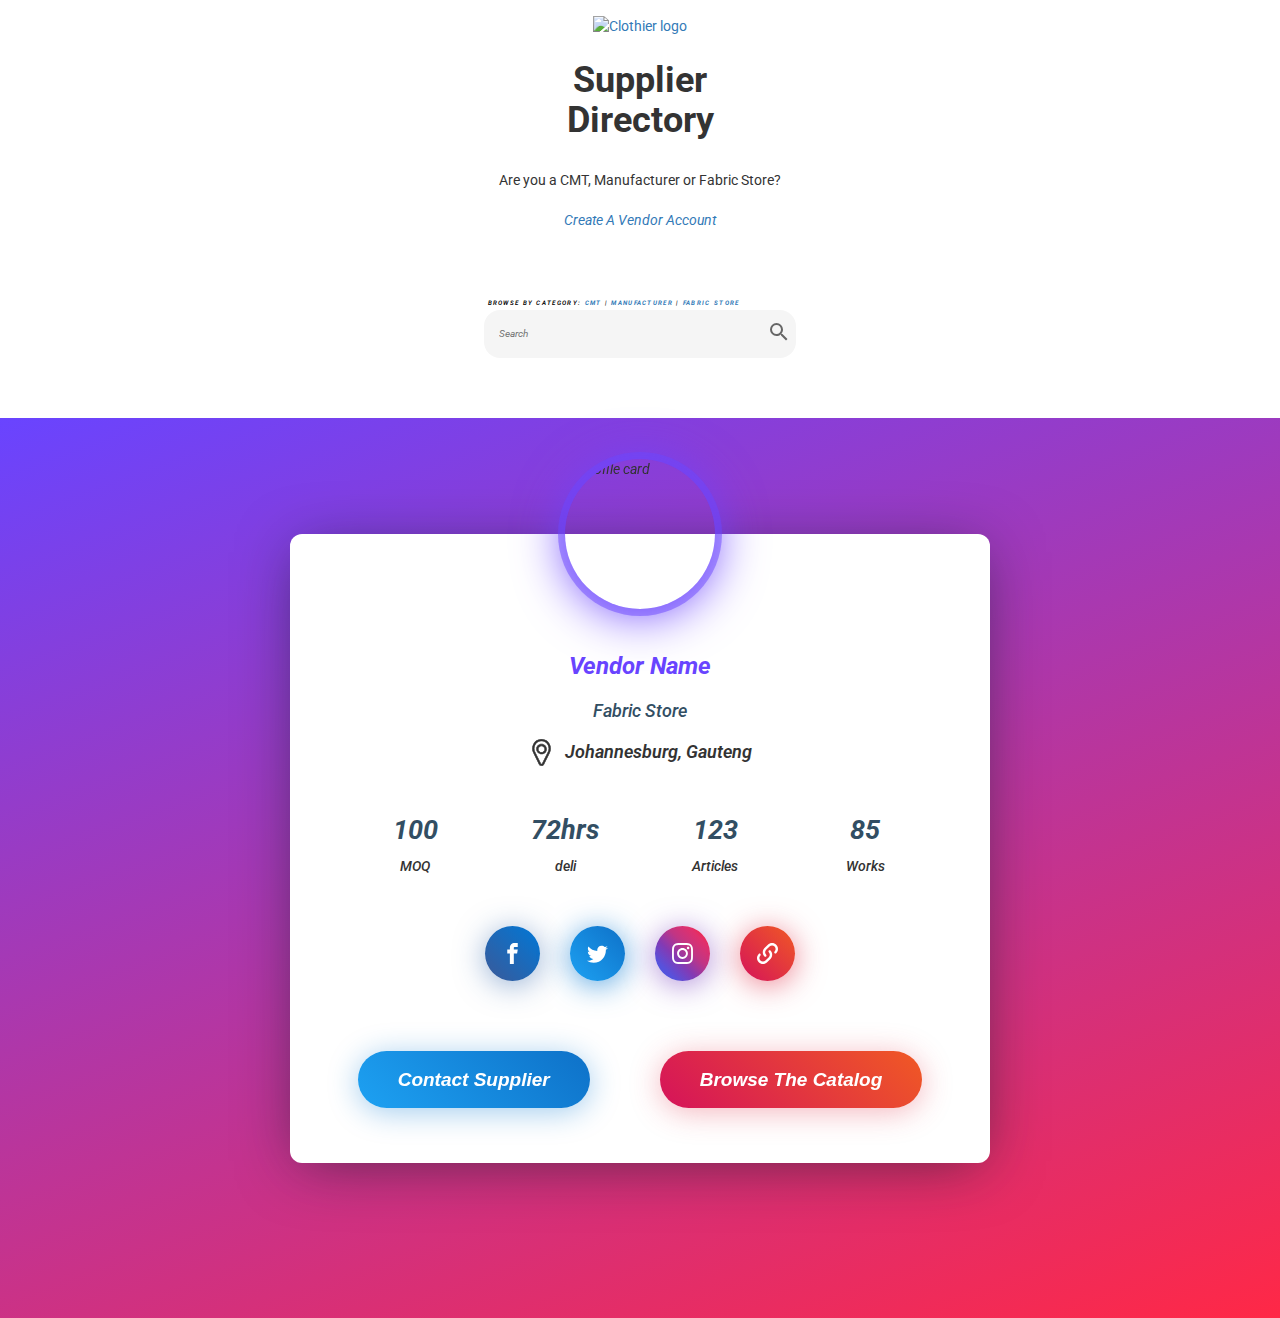
==== index.html @ e31997b8 "Update index.html" ====
<!DOCTYPE html>
<html lang="en">
<head>
  <meta charset="UTF-8">
  <title>Supplier Directory - Clothier</title>
  <meta property="og:image" content="//image.prntscr.com/image/93970e70e1f045e1aff76e05469008d8.png" />
<meta property="og:image:secure_url" content="//image.prntscr.com/image/93970e70e1f045e1aff76e05469008d8.png" />

<meta name="viewport" content="width=device-width, initial-scale=1.0">

<meta property="og:image:type" content="image/jpeg" />
<meta property="og:image:width" content="400" />
<meta property="og:image:height" content="300" /><link rel='stylesheet' href='https://maxcdn.bootstrapcdn.com/bootstrap/3.3.7/css/bootstrap.min.css'>
<link rel='stylesheet' href='https://cdnjs.cloudflare.com/ajax/libs/material-design-iconic-font/2.2.0/css/material-design-iconic-font.min.css'><link rel="stylesheet" href="./style.css">

<style type="text/css" rel="stylesheet">

 * {
  box-sizing: border-box;
}


body {
  font-family: 'Roboto', Arial, sans-serif;
}

.wrapper {
  width: 100%;
  max-width: 31.25rem;
  margin: 6rem auto;
  align-items: center;
}

.label {
  font-size: .625rem;
  font-weight: 600;
  text-transform: uppercase;
  letter-spacing: +1.3px;
  margin-bottom: 1rem;
  color: #000;
}

.searchBar {
  width: 100%;
  display: flex;
  flex-direction: row;
  align-items: center;
}

#searchQueryInput {
  width: 100%;
  min-height: 4.8rem;
  background: #f5f5f5;
  outline: none;
  border: none;
  border-radius: 1.625rem;
  padding: 0 3.5rem 0 1.5rem;
  font-size: 1rem;
}

#searchQuerySubmit {
  width: 3.5rem;
  min-height: 4.8rem;
  margin-left: -3.5rem;
  background: none;
  border: none;
  outline: none;
}

#searchQuerySubmit:hover {
  cursor: pointer;
}




.nav {
  height: 50px;
  width: 100%;
  background-color: #4d4d4d;
  position: relative;
  z-index: 99999;
}

.nav > .nav-header {
  display: inline;
}

.nav > .nav-header > .nav-title {
  display: inline-block;
  font-size: 22px;
  color: #fff;
  padding: 10px 10px 10px 10px;
}

.nav > .nav-btn {
  display: none;
}

.nav > .nav-links {
  display: inline;
  float: right;
  font-size: 18px;
}

.nav > .nav-links > a {
  display: inline-block;
  padding: 13px 10px 13px 10px;
  text-decoration: none;
  color: #efefef;
}

.nav > .nav-links > a:hover {
  background-color: rgba(0, 0, 0, 0.3);
}

.nav > #nav-check {
  display: none;
}

@media (max-width:600px) {
  .nav > .nav-btn {
    display: inline-block;
    position: absolute;
    right: 0px;
    top: 0px;
  }

.nav > .nav-btn > label {
    display: inline-block;
    width: 50px;
    height: 50px;
    padding: 13px;
  }
  .nav > .nav-btn > label:hover,.nav  #nav-check:checked ~ .nav-btn > label {
    background-color: rgba(0, 0, 0, 0.3);
  }
  .nav > .nav-btn > label > span {
    display: block;
    width: 25px;
    height: 10px;
    border-top: 2px solid #eee;
  }
  .nav > .nav-links {
    position: absolute;
    display: block;
    width: 100%;
    background-color: #333;
    height: 0px;
    transition: all 0.3s ease-in;
    overflow-y: hidden;
    top: 50px;
    left: 0px;
  }
  .nav > .nav-links > a {
    display: block;
    width: 100%;
  }
  .nav > #nav-check:not(:checked) ~ .nav-links {
    height: 0px;
  }
  .nav > #nav-check:checked ~ .nav-links {
    height: calc(100vh - 50px);
    overflow-y: auto;
  }
}

a, a:hover {
  text-decoration: none;
}

.icon {
  display: inline-block;
  width: 1em;
  height: 1em;
  stroke-width: 0;
  stroke: currentColor;
  fill: currentColor;
}

.wrapperr {
  width: 100%;
  width: 100%;
  height: auto;
  min-height: 100vh;
  padding: 50px 20px;
  padding-top: 10px;
  display: flex;
  background-image: linear-gradient(-20deg, #ff2846 0%, #6944ff 100%);
  display: flex;
  background-image: linear-gradient(-20deg, #ff2846 0%, #6944ff 100%);
}
@media screen and (max-width: 768px) {
  .wrapperr {
    height: auto;
    min-height: 100vh;
    padding-top: 10px;
  }
}

.profile-card {
  width: 100%;
  min-height: 460px;
  margin: auto;
  box-shadow: 0px 8px 60px -10px rgba(13, 28, 39, 0.6);
  background: #fff;
  border-radius: 12px;
  max-width: 700px;
  position: relative;
}
.profile-card.active .profile-card__cnt {
  filter: blur(6px);
}
.profile-card.active .profile-card-message,
.profile-card.active .profile-card__overlay {
  opacity: 1;
  pointer-events: auto;
  transition-delay: 0.1s;
}
.profile-card.active .profile-card-form {
  transform: none;
  transition-delay: 0.1s;
}
.profile-card__img {
  width: 150px;
  height: 150px;
  margin-left: auto;
  margin-right: auto;
  transform: translateY(-50%);
  border-radius: 50%;
  overflow: hidden;
  position: relative;
  z-index: 4;
  box-shadow: 0px 5px 50px 0px #6c44fc, 0px 0px 0px 7px rgba(107, 74, 255, 0.5);
}
@media screen and (max-width: 576px) {
  .profile-card__img {
    width: 120px;
    height: 120px;
  }
}
.profile-card__img img {
  display: block;
  width: 100%;
  height: 100%;
  object-fit: cover;
  border-radius: 50%;
}
.profile-card__cnt {
  margin-top: -35px;
  text-align: center;
  padding: 0 20px;
  padding-bottom: 40px;
  transition: all 0.3s;
}
.profile-card__name {
  font-weight: 700;
  font-size: 24px;
  color: #6944ff;
  margin-bottom: 15px;
}
.profile-card__txt {
  font-size: 18px;
  font-weight: 500;
  color: #324e63;
  margin-bottom: 15px;
}
.profile-card__txt strong {
  font-weight: 700;
}
.profile-card-loc {
  display: flex;
  justify-content: center;
  align-items: center;
  font-size: 18px;
  font-weight: 600;
}
.profile-card-loc__icon {
  display: inline-flex;
  font-size: 27px;
  margin-right: 10px;
}
.profile-card-inf {
  display: flex;
  justify-content: center;
  flex-wrap: wrap;
  align-items: flex-start;
  margin-top: 35px;
}
.profile-card-inf__item {
  padding: 10px 35px;
  min-width: 150px;
}
@media screen and (max-width: 768px) {
  .profile-card-inf__item {
    padding: 10px 20px;
    min-width: 120px;
  }
}
.profile-card-inf__title {
  font-weight: 700;
  font-size: 27px;
  color: #324e63;
}
.profile-card-inf__txt {
  font-weight: 500;
  margin-top: 7px;
}
.profile-card-social {
  margin-top: 25px;
  display: flex;
  justify-content: center;
  align-items: center;
  flex-wrap: wrap;
}
.profile-card-social__item {
  display: inline-flex;
  width: 55px;
  height: 55px;
  margin: 15px;
  border-radius: 50%;
  align-items: center;
  justify-content: center;
  color: #fff;
  background: #405de6;
  box-shadow: 0px 7px 30px rgba(43, 98, 169, 0.5);
  position: relative;
  font-size: 21px;
  flex-shrink: 0;
  transition: all 0.3s;
}
@media screen and (max-width: 768px) {
  .profile-card-social__item {
    width: 50px;
    height: 50px;
    margin: 10px;
  }
}
@media screen and (min-width: 768px) {
  .profile-card-social__item:hover {
    transform: scale(1.2);
  }
}
.profile-card-social__item.facebook {
  background: linear-gradient(45deg, #3b5998, #0078d7);
  box-shadow: 0px 4px 30px rgba(43, 98, 169, 0.5);
}
.profile-card-social__item.twitter {
  background: linear-gradient(45deg, #1da1f2, #0e71c8);
  box-shadow: 0px 4px 30px rgba(19, 127, 212, 0.7);
}
.profile-card-social__item.instagram {
  background: linear-gradient(45deg, #405de6, #5851db, #833ab4, #c13584, #e1306c, #fd1d1d);
  box-shadow: 0px 4px 30px rgba(120, 64, 190, 0.6);
}
.profile-card-social__item.behance {
  background: linear-gradient(45deg, #1769ff, #213fca);
  box-shadow: 0px 4px 30px rgba(27, 86, 231, 0.7);
}
.profile-card-social__item.github {
  background: linear-gradient(45deg, #333333, #626b73);
  box-shadow: 0px 4px 30px rgba(63, 65, 67, 0.6);
}
.profile-card-social__item.codepen {
  background: linear-gradient(45deg, #324e63, #414447);
  box-shadow: 0px 4px 30px rgba(55, 75, 90, 0.6);
}
.profile-card-social__item.link {
  background: linear-gradient(45deg, #d5135a, #f05924);
  box-shadow: 0px 4px 30px rgba(223, 45, 70, 0.6);
}
.profile-card-social .icon-font {
  display: inline-flex;
}
.profile-card-ctr {
  display: flex;
  justify-content: center;
  align-items: center;
  margin-top: 40px;
}
@media screen and (max-width: 576px) {
  .profile-card-ctr {
    flex-wrap: wrap;
  }
}
.profile-card__button {
  background: none;
  border: none;
  font-family: "Quicksand", sans-serif;
  font-weight: 700;
  font-size: 19px;
  margin: 15px 35px;
  padding: 15px 40px;
  min-width: 201px;
  border-radius: 50px;
  min-height: 55px;
  color: #fff;
  cursor: pointer;
  backface-visibility: hidden;
  transition: all 0.3s;
}
@media screen and (max-width: 768px) {
  .profile-card__button {
    min-width: 170px;
    margin: 15px 25px;
  }
}
@media screen and (max-width: 576px) {
  .profile-card__button {
    min-width: inherit;
    margin: 0;
    margin-bottom: 16px;
    width: 100%;
    max-width: 300px;
  }
  .profile-card__button:last-child {
    margin-bottom: 0;
  }
}
.profile-card__button:focus {
  outline: none !important;
}
@media screen and (min-width: 768px) {
  .profile-card__button:hover {
    transform: translateY(-5px);
  }
}
.profile-card__button:first-child {
  margin-left: 0;
}
.profile-card__button:last-child {
  margin-right: 0;
}
.profile-card__button.button--blue {
  background: linear-gradient(45deg, #1da1f2, #0e71c8);
  box-shadow: 0px 4px 30px rgba(19, 127, 212, 0.4);
}
.profile-card__button.button--blue:hover {
  box-shadow: 0px 7px 30px rgba(19, 127, 212, 0.75);
}
.profile-card__button.button--orange {
  background: linear-gradient(45deg, #d5135a, #f05924);
  box-shadow: 0px 4px 30px rgba(223, 45, 70, 0.35);
}
.profile-card__button.button--orange:hover {
  box-shadow: 0px 7px 30px rgba(223, 45, 70, 0.75);
}
.profile-card__button.button--gray {
  box-shadow: none;
  background: #dcdcdc;
  color: #142029;
}
.profile-card-message {
  width: 100%;
  height: 100%;
  position: absolute;
  top: 0;
  left: 0;
  padding-top: 130px;
  padding-bottom: 100px;
  opacity: 0;
  pointer-events: none;
  transition: all 0.3s;
}
.profile-card-form {
  box-shadow: 0 4px 30px rgba(15, 22, 56, 0.35);
  max-width: 80%;
  margin-left: auto;
  margin-right: auto;
  height: 100%;
  background: #fff;
  border-radius: 10px;
  padding: 35px;
  transform: scale(0.8);
  position: relative;
  z-index: 3;
  transition: all 0.3s;
}
@media screen and (max-width: 768px) {
  .profile-card-form {
    max-width: 90%;
    height: auto;
  }
}
@media screen and (max-width: 576px) {
  .profile-card-form {
    padding: 20px;
  }
}
.profile-card-form__bottom {
  justify-content: space-between;
  display: flex;
}
@media screen and (max-width: 576px) {
  .profile-card-form__bottom {
    flex-wrap: wrap;
  }
}
.profile-card textarea {
  width: 100%;
  resize: none;
  height: 210px;
  margin-bottom: 20px;
  border: 2px solid #dcdcdc;
  border-radius: 10px;
  padding: 15px 20px;
  color: #324e63;
  font-weight: 500;
  font-family: "Quicksand", sans-serif;
  outline: none;
  transition: all 0.3s;
}
.profile-card textarea:focus {
  outline: none;
  border-color: #8a979e;
}
.profile-card__overlay {
  width: 100%;
  height: 100%;
  position: absolute;
  top: 0;
  left: 0;
  pointer-events: none;
  opacity: 0;
  background: rgba(22, 33, 72, 0.35);
  border-radius: 12px;
  transition: all 0.3s;
}


</style>

<link href="https://fonts.googleapis.com/css?family=Roboto&display=swap" rel="stylesheet">

</head>
<body>

<div style="padding-top:15px; margin-bottom:5px; float: top;" class="container text-center">

<a href="https://clothier.co.za"><img src="https://cdn.shopify.com/s/files/1/0002/7960/9380/files/CLOTHIER.svg" width="100" height="auto" alt="Clothier logo"/></a>
</div>



<div class="container text-center">
<h1><strong>Supplier<br/>Directory</strong></h1>
<br />
  <span>Are you a CMT, Manufacturer or Fabric Store?<br /><br /><i><a href="https://clothier.co.za/pages/vendor-onboarding" target="_blank" class="wsk-btn">Create A Vendor Account</a></span>
</div>

<div class="wrapper">
  <div class="label">Browse by Category: <a href="#"><strong>CMT</strong></a> | <a href="#"><strong>Manufacturer</strong></a> | <a href="#"><strong>Fabric Store</strong></a></div>
  <div class="searchBar">
    <input id="searchQueryInput" type="text" name="searchQueryInput" placeholder="Search" value="" />
    <button id="searchQuerySubmit" type="submit" name="searchQuerySubmit">
      <svg style="width:24px;height:24px" viewBox="0 0 24 24"><path fill="#666666" d="M9.5,3A6.5,6.5 0 0,1 16,9.5C16,11.11 15.41,12.59 14.44,13.73L14.71,14H15.5L20.5,19L19,20.5L14,15.5V14.71L13.73,14.44C12.59,15.41 11.11,16 9.5,16A6.5,6.5 0 0,1 3,9.5A6.5,6.5 0 0,1 9.5,3M9.5,5C7,5 5,7 5,9.5C5,12 7,14 9.5,14C12,14 14,12 14,9.5C14,7 12,5 9.5,5Z" />
      </svg>
    </button>
  </div>
</div>


<!-- partial:index.partial.html 

<div class="shell">
  <div class="container">
    <div class="row">
      
      
      <div class="col-md-6">
        <div class="wsk-cp-product">
          <div class="wsk-cp-img">
            <img src="https://3.bp.blogspot.com/-eDeTttUjHxI/WVSvmI-552I/AAAAAAAAAKw/0T3LN6jABKMyEkTRUUQMFxpe6PLvtcMMwCPcBGAYYCw/s1600/001-culture-clash-matthew-gianoulis.jpg" alt="Product" class="img-responsive" />
          </div>
          <div class="wsk-cp-text">
            <div class="category">
              <span>Contact Supplier</span>
            </div>
            <div class="title-product">
              <h3>Example Vendor Name</h3>
            </div>
             
            <div class="description-prod">
              <p>Products: T-Shirts<br />MOQ: 100 pcs</p>
            </div>
            <div class="card-footer">
              <div class="wcf-left"><span class="price">MOQ: 100 pieces</span></div>
              <div class="wcf-right"><a href="#" class="buy-btn"><i class="zmdi zmdi-shopping-basket"></i></a></div>
            </div>
          </div>
        </div>
      </div>
      
      
     <div class="col-md-6">
        <div class="wsk-cp-product">
          <div class="wsk-cp-img">
            <img src="https://3.bp.blogspot.com/-eDeTttUjHxI/WVSvmI-552I/AAAAAAAAAKw/0T3LN6jABKMyEkTRUUQMFxpe6PLvtcMMwCPcBGAYYCw/s1600/001-culture-clash-matthew-gianoulis.jpg" alt="Product" class="img-responsive" />
          </div>
          <div class="wsk-cp-text">
            <div class="category">
              <span>Contact Supplier</span>
            </div>
            <div class="title-product">
              <h3>Example Vendor Name</h3>
            </div>
             
            <div class="description-prod">
              <p>Products: T-Shirts<br />MOQ: 100 pcs</p>
            </div>
            <div class="card-footer">
              <div class="wcf-left"><span class="price">MOQ: 100 pieces</span></div>
              <div class="wcf-right"><a href="#" class="buy-btn"><i class="zmdi zmdi-shopping-basket"></i></a></div>
            </div>
          </div>
        </div>
      </div> 
      
<div class="col-md-3">
        <div class="wsk-cp-product">
          <div class="wsk-cp-img">
            <img src="https://3.bp.blogspot.com/-eDeTttUjHxI/WVSvmI-552I/AAAAAAAAAKw/0T3LN6jABKMyEkTRUUQMFxpe6PLvtcMMwCPcBGAYYCw/s1600/001-culture-clash-matthew-gianoulis.jpg" alt="Product" class="img-responsive" />
          </div>
          <div class="wsk-cp-text">
            <div class="category">
              <span>Contact Supplier</span>
            </div>
            <div class="title-product">
              <h3>Example Vendor Name</h3>
            </div>
             
            <div class="description-prod">
              <p>Products: T-Shirts<br />MOQ: 100 pcs</p>
            </div>
            <div class="card-footer">
              <div class="wcf-left"><span class="price">MOQ: 100 pieces</span></div>
              <div class="wcf-right"><a href="#" class="buy-btn"><i class="zmdi zmdi-shopping-basket"></i></a></div>
            </div>
          </div>
        </div>
      </div>
      
      
      <div class="col-md-3">
        <div class="wsk-cp-product">
          <div class="wsk-cp-img">
            <img src="https://3.bp.blogspot.com/-eDeTttUjHxI/WVSvmI-552I/AAAAAAAAAKw/0T3LN6jABKMyEkTRUUQMFxpe6PLvtcMMwCPcBGAYYCw/s1600/001-culture-clash-matthew-gianoulis.jpg" alt="Product" class="img-responsive" />
          </div>
          <div class="wsk-cp-text">
            <div class="category">
              <span>Contact Supplier</span>
            </div>
            <div class="title-product">
              <h3>Example Vendor Name</h3>
            </div>
             
            <div class="description-prod">
              <p>Products: T-Shirts<br />MOQ: 100 pcs</p>
            </div>
            <div class="card-footer">
              <div class="wcf-left"><span class="price">MOQ: 100 pieces</span></div>
              <div class="wcf-right"><a href="#" class="buy-btn"><i class="zmdi zmdi-shopping-basket"></i></a></div>
            </div>
          </div>
        </div>
      </div>
      
      <div class="col-md-3">
        <div class="wsk-cp-product">
          <div class="wsk-cp-img">
            <img src="https://3.bp.blogspot.com/-eDeTttUjHxI/WVSvmI-552I/AAAAAAAAAKw/0T3LN6jABKMyEkTRUUQMFxpe6PLvtcMMwCPcBGAYYCw/s1600/001-culture-clash-matthew-gianoulis.jpg" alt="Product" class="img-responsive" />
          </div>
          <div class="wsk-cp-text">
            <div class="category">
              <span>Contact Supplier</span>
            </div>
            <div class="title-product">
              <h3>Example Vendor Name</h3>
            </div>
             
            <div class="description-prod">
              <p>Products: T-Shirts<br />MOQ: 100 pcs</p>
            </div>
            <div class="card-footer">
              <div class="wcf-left"><span class="price">MOQ: 100 pieces</span></div>
              <div class="wcf-right"><a href="#" class="buy-btn"><i class="zmdi zmdi-shopping-basket"></i></a></div>
            </div>
          </div>
        </div>
      </div>
      
      
      <div class="col-md-3">
        <div class="wsk-cp-product">
          <div class="wsk-cp-img">
            <img src="https://3.bp.blogspot.com/-eDeTttUjHxI/WVSvmI-552I/AAAAAAAAAKw/0T3LN6jABKMyEkTRUUQMFxpe6PLvtcMMwCPcBGAYYCw/s1600/001-culture-clash-matthew-gianoulis.jpg" alt="Product" class="img-responsive" />
          </div>
          <div class="wsk-cp-text">
            <div class="category">
              <span>Contact Supplier</span>
            </div>
            <div class="title-product">
              <h3>Example Vendor Name</h3>
            </div>
             
            <div class="description-prod">
              <p>Products: T-Shirts<br />MOQ: 100 pcs</p>
            </div>
            <div class="card-footer">
              <div class="wcf-left"><span class="price">MOQ: 100 pieces</span></div>
              <div class="wcf-right"><a href="#" class="buy-btn"><i class="zmdi zmdi-shopping-basket"></i></a></div>
            </div>
          </div>
        </div>
      </div>
    
  <div class="col-md-3">
        <div class="wsk-cp-product">
          <div class="wsk-cp-img">
            <img src="https://3.bp.blogspot.com/-eDeTttUjHxI/WVSvmI-552I/AAAAAAAAAKw/0T3LN6jABKMyEkTRUUQMFxpe6PLvtcMMwCPcBGAYYCw/s1600/001-culture-clash-matthew-gianoulis.jpg" alt="Product" class="img-responsive" />
          </div>
          <div class="wsk-cp-text">
            <div class="category">
              <span>Contact Supplier</span>
            </div>
            <div class="title-product">
              <h3>Example Vendor Name</h3>
            </div>
             
            <div class="description-prod">
              <p>Products: T-Shirts<br />MOQ: 100 pcs</p>
            </div>
            <div class="card-footer">
              <div class="wcf-left"><span class="price">MOQ: 100 pieces</span></div>
              <div class="wcf-right"><a href="#" class="buy-btn"><i class="zmdi zmdi-shopping-basket"></i></a></div>
            </div>
          </div>
        </div>
      </div>
      
      
    <div class="col-md-3">
        <div class="wsk-cp-product">
          <div class="wsk-cp-img">
            <img src="https://3.bp.blogspot.com/-eDeTttUjHxI/WVSvmI-552I/AAAAAAAAAKw/0T3LN6jABKMyEkTRUUQMFxpe6PLvtcMMwCPcBGAYYCw/s1600/001-culture-clash-matthew-gianoulis.jpg" alt="Product" class="img-responsive" />
          </div>
          <div class="wsk-cp-text">
            <div class="category">
              <span>Contact Supplier</span>
            </div>
            <div class="title-product">
              <h3>Example Vendor Name</h3>
            </div>
             
            <div class="description-prod">
              <p>Products: T-Shirts<br />MOQ: 100 pcs</p>
            </div>
            <div class="card-footer">
              <div class="wcf-left"><span class="price">MOQ: 100 pieces</span></div>
              <div class="wcf-right"><a href="#" class="buy-btn"><i class="zmdi zmdi-shopping-basket"></i></a></div>
            </div>
          </div>
        </div>
      </div>
      
      
     <div class="col-md-3">
        <div class="wsk-cp-product">
          <div class="wsk-cp-img">
            <img src="https://3.bp.blogspot.com/-eDeTttUjHxI/WVSvmI-552I/AAAAAAAAAKw/0T3LN6jABKMyEkTRUUQMFxpe6PLvtcMMwCPcBGAYYCw/s1600/001-culture-clash-matthew-gianoulis.jpg" alt="Product" class="img-responsive" />
          </div>
          <div class="wsk-cp-text">
            <div class="category">
              <span>Contact Supplier</span>
            </div>
            <div class="title-product">
              <h3>Example Vendor Name</h3>
            </div>
             
            <div class="description-prod">
              <p>Products: T-Shirts<br />MOQ: 100 pcs</p>
            </div>
            <div class="card-footer">
              <div class="wcf-left"><span class="price">MOQ: 100 pieces</span></div>
              <div class="wcf-right"><a href="#" class="buy-btn"><i class="zmdi zmdi-shopping-basket"></i></a></div>
            </div>
          </div>
        </div>
      </div> 


      <div class="col-md-3">
        <div class="wsk-cp-product">
          <div class="wsk-cp-img">
            <img src="https://3.bp.blogspot.com/-eDeTttUjHxI/WVSvmI-552I/AAAAAAAAAKw/0T3LN6jABKMyEkTRUUQMFxpe6PLvtcMMwCPcBGAYYCw/s1600/001-culture-clash-matthew-gianoulis.jpg" alt="Product" class="img-responsive" />
          </div>
          <div class="wsk-cp-text">
            <div class="category">
              <span>Contact Supplier</span>
            </div>
            <div class="title-product">
              <h3>Example Vendor Name</h3>
            </div>
             
            <div class="description-prod">
              <p>Products: T-Shirts<br />MOQ: 100 pcs</p>
            </div>
            <div class="card-footer">
              <div class="wcf-left"><span class="price">MOQ: 100 pieces</span></div>
              <div class="wcf-right"><a href="#" class="buy-btn"><i class="zmdi zmdi-shopping-basket"></i></a></div>
            </div>
          </div>
        </div>
      </div> 
      
    </div>
  </div>
</div>
 partial -->
  

<!-- partial:index.partial.html -->
<shell>

<div class="wrapperr">
 

 <div class="profile-card js-profile-card">
    <div class="profile-card__img">
      <img src="https://cdn.shopify.com/s/files/1/0002/7960/9380/files/1699F1E0-4C11-48BF-BE85-35DDF371317C.png" alt="profile card">
    </div>

    <div class="profile-card__cnt js-profile-cnt">
      <div class="profile-card__name">Vendor Name</div>
      <div class="profile-card__txt">Fabric Store</div>
      <div class="profile-card-loc">
        <span class="profile-card-loc__icon">
          <svg class="icon"><use xlink:href="#icon-location"></use></svg>
        </span>

        <span class="profile-card-loc__txt">
          Johannesburg, Gauteng
        </span>
      </div>

      <div class="profile-card-inf">
        <div class="profile-card-inf__item">
          <div class="profile-card-inf__title">100</div>
          <div class="profile-card-inf__txt">MOQ</div>
        </div>

        <div class="profile-card-inf__item">
          <div class="profile-card-inf__title">72hrs</div>
          <div class="profile-card-inf__txt">deli</div>
        </div>

        <div class="profile-card-inf__item">
          <div class="profile-card-inf__title">123</div>
          <div class="profile-card-inf__txt">Articles</div>
        </div>

        <div class="profile-card-inf__item">
          <div class="profile-card-inf__title">85</div>
          <div class="profile-card-inf__txt">Works</div>
        </div>
      </div>

      <div class="profile-card-social">
        <a href="https://www.facebook.com/" class="profile-card-social__item facebook" target="_blank">
          <span class="icon-font">
              <svg class="icon"><use xlink:href="#icon-facebook"></use></svg>
          </span>
        </a>

        <a href="https://twitter.com/" class="profile-card-social__item twitter" target="_blank">
          <span class="icon-font">
              <svg class="icon"><use xlink:href="#icon-twitter"></use></svg>
          </span>
        </a>

        <a href="https://www.instagram.com/" class="profile-card-social__item instagram" target="_blank">
          <span class="icon-font">
              <svg class="icon"><use xlink:href="#icon-instagram"></use></svg>
          </span>
        </a>

       

       

        <a href="#" class="profile-card-social__item link" target="_blank">
          <span class="icon-font">
              <svg class="icon"><use xlink:href="#icon-link"></use></svg>
          </span>
        </a>

      </div>

      <div class="profile-card-ctr">
        <button class="profile-card__button button--blue js-message-btn">Contact Supplier</button>
        <button class="profile-card__button button--orange">Browse The Catalog</button>
      </div>
    </div>

    <div class="profile-card-message js-message">
      <form class="profile-card-form">
        <div class="profile-card-form__container">
          <textarea placeholder="Say something..."></textarea>
        </div>

        <div class="profile-card-form__bottom">
          <button class="profile-card__button button--blue js-message-close">
            Send
          </button>

          <button class="profile-card__button button--gray js-message-close">
            Cancel
          </button>
        </div>
      </form>

      <div class="profile-card__overlay js-message-close"></div>
    </div>

  </div>

</div>

<svg hidden="hidden">
  <defs>
    <symbol id="icon-codepen" viewBox="0 0 32 32">
      <title>codepen</title>
      <path d="M31.872 10.912v-0.032c0-0.064 0-0.064 0-0.096v-0.064c0-0.064 0-0.064-0.064-0.096 0 0 0-0.064-0.064-0.064 0-0.064-0.064-0.064-0.064-0.096 0 0 0-0.064-0.064-0.064 0-0.064-0.064-0.064-0.064-0.096l-0.192-0.192v-0.064l-0.064-0.064-14.592-9.696c-0.448-0.32-1.056-0.32-1.536 0l-14.528 9.696-0.32 0.32c0 0-0.064 0.064-0.064 0.096 0 0 0 0.064-0.064 0.064 0 0.064-0.064 0.064-0.064 0.096 0 0 0 0.064-0.064 0.064 0 0.064 0 0.064-0.064 0.096v0.064c0 0.064 0 0.064 0 0.096v0.064c0 0.064 0 0.096 0 0.16v9.696c0 0.064 0 0.096 0 0.16v0.064c0 0.064 0 0.064 0 0.096v0.064c0 0.064 0 0.064 0.064 0.096 0 0 0 0.064 0.064 0.064 0 0.064 0.064 0.064 0.064 0.096 0 0 0 0.064 0.064 0.064 0 0.064 0.064 0.064 0.064 0.096l0.256 0.256 0.064 0.032 14.528 9.728c0.224 0.16 0.48 0.224 0.768 0.224s0.544-0.064 0.768-0.224l14.528-9.728 0.32-0.32c0 0 0.064-0.064 0.064-0.096 0 0 0-0.064 0.064-0.064 0-0.064 0.064-0.064 0.064-0.096 0 0 0-0.064 0.064-0.064 0-0.064 0-0.064 0.064-0.096v-0.032c0-0.064 0-0.064 0-0.096v-0.064c0-0.064 0-0.096 0-0.16v-9.664c0-0.064 0-0.096 0-0.224zM17.312 4l10.688 7.136-4.768 3.168-5.92-3.936v-6.368zM14.56 4v6.368l-5.92 3.968-4.768-3.168 10.688-7.168zM2.784 13.664l3.392 2.304-3.392 2.304c0 0 0-4.608 0-4.608zM14.56 28l-10.688-7.136 4.768-3.2 5.92 3.936v6.4zM15.936 19.2l-4.832-3.232 4.832-3.232 4.832 3.232-4.832 3.232zM17.312 28v-6.432l5.92-3.936 4.8 3.168-10.72 7.2zM29.12 18.272l-3.392-2.304 3.392-2.304v4.608z"></path>
    </symbol>

    <symbol id="icon-github" viewBox="0 0 32 32">
      <title>github</title>
      <path d="M16.192 0.512c-8.832 0-16 7.168-16 16 0 7.072 4.576 13.056 10.944 15.168 0.8 0.16 1.088-0.352 1.088-0.768 0-0.384 0-1.632-0.032-2.976-4.448 0.96-5.376-1.888-5.376-1.888-0.736-1.856-1.792-2.336-1.792-2.336-1.44-0.992 0.096-0.96 0.096-0.96 1.6 0.128 2.464 1.664 2.464 1.664 1.44 2.432 3.744 1.728 4.672 1.344 0.128-1.024 0.544-1.728 1.024-2.144-3.552-0.448-7.296-1.824-7.296-7.936 0-1.76 0.64-3.168 1.664-4.288-0.16-0.416-0.704-2.016 0.16-4.224 0 0 1.344-0.416 4.416 1.632 1.28-0.352 2.656-0.544 4-0.544s2.72 0.192 4 0.544c3.040-2.080 4.384-1.632 4.384-1.632 0.864 2.208 0.32 3.84 0.16 4.224 1.024 1.12 1.632 2.56 1.632 4.288 0 6.144-3.744 7.488-7.296 7.904 0.576 0.512 1.088 1.472 1.088 2.976 0 2.144-0.032 3.872-0.032 4.384 0 0.416 0.288 0.928 1.088 0.768 6.368-2.112 10.944-8.128 10.944-15.168 0-8.896-7.168-16.032-16-16.032z"></path>
      <path d="M6.24 23.488c-0.032 0.064-0.16 0.096-0.288 0.064-0.128-0.064-0.192-0.16-0.128-0.256 0.032-0.096 0.16-0.096 0.288-0.064 0.128 0.064 0.192 0.16 0.128 0.256v0z"></path>
      <path d="M6.912 24.192c-0.064 0.064-0.224 0.032-0.32-0.064s-0.128-0.256-0.032-0.32c0.064-0.064 0.224-0.032 0.32 0.064s0.096 0.256 0.032 0.32v0z"></path>
      <path d="M7.52 25.12c-0.096 0.064-0.256 0-0.352-0.128s-0.096-0.32 0-0.384c0.096-0.064 0.256 0 0.352 0.128 0.128 0.128 0.128 0.32 0 0.384v0z"></path>
      <path d="M8.384 26.016c-0.096 0.096-0.288 0.064-0.416-0.064s-0.192-0.32-0.096-0.416c0.096-0.096 0.288-0.064 0.416 0.064 0.16 0.128 0.192 0.32 0.096 0.416v0z"></path>
      <path d="M9.6 26.528c-0.032 0.128-0.224 0.192-0.384 0.128-0.192-0.064-0.288-0.192-0.256-0.32s0.224-0.192 0.416-0.128c0.128 0.032 0.256 0.192 0.224 0.32v0z"></path>
      <path d="M10.912 26.624c0 0.128-0.16 0.256-0.352 0.256s-0.352-0.096-0.352-0.224c0-0.128 0.16-0.256 0.352-0.256 0.192-0.032 0.352 0.096 0.352 0.224v0z"></path>
      <path d="M12.128 26.4c0.032 0.128-0.096 0.256-0.288 0.288s-0.352-0.032-0.384-0.16c-0.032-0.128 0.096-0.256 0.288-0.288s0.352 0.032 0.384 0.16v0z"></path>
    </symbol>

    <symbol id="icon-location" viewBox="0 0 32 32">
      <title>location</title>
      <path d="M16 31.68c-0.352 0-0.672-0.064-1.024-0.16-0.8-0.256-1.44-0.832-1.824-1.6l-6.784-13.632c-1.664-3.36-1.568-7.328 0.32-10.592 1.856-3.2 4.992-5.152 8.608-5.376h1.376c3.648 0.224 6.752 2.176 8.608 5.376 1.888 3.264 2.016 7.232 0.352 10.592l-6.816 13.664c-0.288 0.608-0.8 1.12-1.408 1.408-0.448 0.224-0.928 0.32-1.408 0.32zM15.392 2.368c-2.88 0.192-5.408 1.76-6.912 4.352-1.536 2.688-1.632 5.92-0.288 8.672l6.816 13.632c0.128 0.256 0.352 0.448 0.64 0.544s0.576 0.064 0.832-0.064c0.224-0.096 0.384-0.288 0.48-0.48l6.816-13.664c1.376-2.752 1.248-5.984-0.288-8.672-1.472-2.56-4-4.128-6.88-4.32h-1.216zM16 17.888c-3.264 0-5.92-2.656-5.92-5.92 0-3.232 2.656-5.888 5.92-5.888s5.92 2.656 5.92 5.92c0 3.264-2.656 5.888-5.92 5.888zM16 8.128c-2.144 0-3.872 1.728-3.872 3.872s1.728 3.872 3.872 3.872 3.872-1.728 3.872-3.872c0-2.144-1.76-3.872-3.872-3.872z"></path>
      <path d="M16 32c-0.384 0-0.736-0.064-1.12-0.192-0.864-0.288-1.568-0.928-1.984-1.728l-6.784-13.664c-1.728-3.456-1.6-7.52 0.352-10.912 1.888-3.264 5.088-5.28 8.832-5.504h1.376c3.744 0.224 6.976 2.24 8.864 5.536 1.952 3.36 2.080 7.424 0.352 10.912l-6.784 13.632c-0.32 0.672-0.896 1.216-1.568 1.568-0.48 0.224-0.992 0.352-1.536 0.352zM15.36 0.64h-0.064c-3.488 0.224-6.56 2.112-8.32 5.216-1.824 3.168-1.952 7.040-0.32 10.304l6.816 13.632c0.32 0.672 0.928 1.184 1.632 1.44s1.472 0.192 2.176-0.16c0.544-0.288 1.024-0.736 1.28-1.28l6.816-13.632c1.632-3.264 1.504-7.136-0.32-10.304-1.824-3.104-4.864-5.024-8.384-5.216h-1.312zM16 29.952c-0.16 0-0.32-0.032-0.448-0.064-0.352-0.128-0.64-0.384-0.8-0.704l-6.816-13.664c-1.408-2.848-1.312-6.176 0.288-8.96 1.536-2.656 4.16-4.32 7.168-4.512h1.216c3.040 0.192 5.632 1.824 7.2 4.512 1.6 2.752 1.696 6.112 0.288 8.96l-6.848 13.632c-0.128 0.288-0.352 0.512-0.64 0.64-0.192 0.096-0.384 0.16-0.608 0.16zM15.424 2.688c-2.784 0.192-5.216 1.696-6.656 4.192-1.504 2.592-1.6 5.696-0.256 8.352l6.816 13.632c0.096 0.192 0.256 0.32 0.448 0.384s0.416 0.064 0.608-0.032c0.16-0.064 0.288-0.192 0.352-0.352l6.816-13.664c1.312-2.656 1.216-5.792-0.288-8.352-1.472-2.464-3.904-4-6.688-4.16h-1.152zM16 18.208c-3.424 0-6.24-2.784-6.24-6.24 0-3.424 2.816-6.208 6.24-6.208s6.24 2.784 6.24 6.24c0 3.424-2.816 6.208-6.24 6.208zM16 6.4c-3.072 0-5.6 2.496-5.6 5.6 0 3.072 2.528 5.6 5.6 5.6s5.6-2.496 5.6-5.6c0-3.104-2.528-5.6-5.6-5.6zM16 16.16c-2.304 0-4.16-1.888-4.16-4.16s1.888-4.16 4.16-4.16c2.304 0 4.16 1.888 4.16 4.16s-1.856 4.16-4.16 4.16zM16 8.448c-1.952 0-3.552 1.6-3.552 3.552s1.6 3.552 3.552 3.552c1.952 0 3.552-1.6 3.552-3.552s-1.6-3.552-3.552-3.552z"></path>
    </symbol>

    <symbol id="icon-facebook" viewBox="0 0 32 32">
      <title>facebook</title>
      <path d="M19 6h5v-6h-5c-3.86 0-7 3.14-7 7v3h-4v6h4v16h6v-16h5l1-6h-6v-3c0-0.542 0.458-1 1-1z"></path>
    </symbol>

    <symbol id="icon-instagram" viewBox="0 0 32 32">
      <title>instagram</title>
      <path d="M16 2.881c4.275 0 4.781 0.019 6.462 0.094 1.563 0.069 2.406 0.331 2.969 0.55 0.744 0.288 1.281 0.638 1.837 1.194 0.563 0.563 0.906 1.094 1.2 1.838 0.219 0.563 0.481 1.412 0.55 2.969 0.075 1.688 0.094 2.194 0.094 6.463s-0.019 4.781-0.094 6.463c-0.069 1.563-0.331 2.406-0.55 2.969-0.288 0.744-0.637 1.281-1.194 1.837-0.563 0.563-1.094 0.906-1.837 1.2-0.563 0.219-1.413 0.481-2.969 0.55-1.688 0.075-2.194 0.094-6.463 0.094s-4.781-0.019-6.463-0.094c-1.563-0.069-2.406-0.331-2.969-0.55-0.744-0.288-1.281-0.637-1.838-1.194-0.563-0.563-0.906-1.094-1.2-1.837-0.219-0.563-0.481-1.413-0.55-2.969-0.075-1.688-0.094-2.194-0.094-6.463s0.019-4.781 0.094-6.463c0.069-1.563 0.331-2.406 0.55-2.969 0.288-0.744 0.638-1.281 1.194-1.838 0.563-0.563 1.094-0.906 1.838-1.2 0.563-0.219 1.412-0.481 2.969-0.55 1.681-0.075 2.188-0.094 6.463-0.094zM16 0c-4.344 0-4.887 0.019-6.594 0.094-1.7 0.075-2.869 0.35-3.881 0.744-1.056 0.412-1.95 0.956-2.837 1.85-0.894 0.888-1.438 1.781-1.85 2.831-0.394 1.019-0.669 2.181-0.744 3.881-0.075 1.713-0.094 2.256-0.094 6.6s0.019 4.887 0.094 6.594c0.075 1.7 0.35 2.869 0.744 3.881 0.413 1.056 0.956 1.95 1.85 2.837 0.887 0.887 1.781 1.438 2.831 1.844 1.019 0.394 2.181 0.669 3.881 0.744 1.706 0.075 2.25 0.094 6.594 0.094s4.888-0.019 6.594-0.094c1.7-0.075 2.869-0.35 3.881-0.744 1.050-0.406 1.944-0.956 2.831-1.844s1.438-1.781 1.844-2.831c0.394-1.019 0.669-2.181 0.744-3.881 0.075-1.706 0.094-2.25 0.094-6.594s-0.019-4.887-0.094-6.594c-0.075-1.7-0.35-2.869-0.744-3.881-0.394-1.063-0.938-1.956-1.831-2.844-0.887-0.887-1.781-1.438-2.831-1.844-1.019-0.394-2.181-0.669-3.881-0.744-1.712-0.081-2.256-0.1-6.6-0.1v0z"></path>
      <path d="M16 7.781c-4.537 0-8.219 3.681-8.219 8.219s3.681 8.219 8.219 8.219 8.219-3.681 8.219-8.219c0-4.537-3.681-8.219-8.219-8.219zM16 21.331c-2.944 0-5.331-2.387-5.331-5.331s2.387-5.331 5.331-5.331c2.944 0 5.331 2.387 5.331 5.331s-2.387 5.331-5.331 5.331z"></path>
      <path d="M26.462 7.456c0 1.060-0.859 1.919-1.919 1.919s-1.919-0.859-1.919-1.919c0-1.060 0.859-1.919 1.919-1.919s1.919 0.859 1.919 1.919z"></path>
    </symbol>

    <symbol id="icon-twitter" viewBox="0 0 32 32">
      <title>twitter</title>
      <path d="M32 7.075c-1.175 0.525-2.444 0.875-3.769 1.031 1.356-0.813 2.394-2.1 2.887-3.631-1.269 0.75-2.675 1.3-4.169 1.594-1.2-1.275-2.906-2.069-4.794-2.069-3.625 0-6.563 2.938-6.563 6.563 0 0.512 0.056 1.012 0.169 1.494-5.456-0.275-10.294-2.888-13.531-6.862-0.563 0.969-0.887 2.1-0.887 3.3 0 2.275 1.156 4.287 2.919 5.463-1.075-0.031-2.087-0.331-2.975-0.819 0 0.025 0 0.056 0 0.081 0 3.181 2.263 5.838 5.269 6.437-0.55 0.15-1.131 0.231-1.731 0.231-0.425 0-0.831-0.044-1.237-0.119 0.838 2.606 3.263 4.506 6.131 4.563-2.25 1.762-5.075 2.813-8.156 2.813-0.531 0-1.050-0.031-1.569-0.094 2.913 1.869 6.362 2.95 10.069 2.95 12.075 0 18.681-10.006 18.681-18.681 0-0.287-0.006-0.569-0.019-0.85 1.281-0.919 2.394-2.075 3.275-3.394z"></path>
    </symbol>

    <symbol id="icon-behance" viewBox="0 0 32 32">
      <title>behance</title>
      <path d="M9.281 6.412c0.944 0 1.794 0.081 2.569 0.25 0.775 0.162 1.431 0.438 1.988 0.813 0.55 0.375 0.975 0.875 1.287 1.5 0.3 0.619 0.45 1.394 0.45 2.313 0 0.994-0.225 1.819-0.675 2.481-0.456 0.662-1.119 1.2-2.006 1.625 1.213 0.35 2.106 0.962 2.706 1.831 0.6 0.875 0.887 1.925 0.887 3.163 0 1-0.194 1.856-0.575 2.581-0.387 0.731-0.912 1.325-1.556 1.781-0.65 0.462-1.4 0.8-2.237 1.019-0.831 0.219-1.688 0.331-2.575 0.331h-9.544v-19.688h9.281zM8.719 14.363c0.769 0 1.406-0.181 1.906-0.55 0.5-0.363 0.738-0.963 0.738-1.787 0-0.456-0.081-0.838-0.244-1.131-0.169-0.294-0.387-0.525-0.669-0.688-0.275-0.169-0.588-0.281-0.956-0.344-0.356-0.069-0.731-0.1-1.113-0.1h-4.050v4.6h4.388zM8.956 22.744c0.425 0 0.831-0.038 1.213-0.125 0.387-0.087 0.731-0.219 1.019-0.419 0.287-0.194 0.531-0.45 0.706-0.788 0.175-0.331 0.256-0.756 0.256-1.275 0-1.012-0.287-1.738-0.856-2.175-0.569-0.431-1.325-0.644-2.262-0.644h-4.7v5.419h4.625z"></path>
      <path d="M22.663 22.675c0.587 0.575 1.431 0.863 2.531 0.863 0.788 0 1.475-0.2 2.044-0.6s0.913-0.825 1.044-1.262h3.45c-0.556 1.719-1.394 2.938-2.544 3.675-1.131 0.738-2.519 1.113-4.125 1.113-1.125 0-2.131-0.181-3.038-0.538-0.906-0.363-1.663-0.869-2.3-1.531-0.619-0.663-1.106-1.45-1.45-2.375-0.337-0.919-0.512-1.938-0.512-3.038 0-1.069 0.175-2.063 0.525-2.981 0.356-0.925 0.844-1.719 1.494-2.387s1.413-1.2 2.313-1.588c0.894-0.387 1.881-0.581 2.975-0.581 1.206 0 2.262 0.231 3.169 0.706 0.9 0.469 1.644 1.1 2.225 1.887s0.994 1.694 1.25 2.706c0.256 1.012 0.344 2.069 0.275 3.175h-10.294c0 1.119 0.375 2.188 0.969 2.756zM27.156 15.188c-0.462-0.512-1.256-0.794-2.212-0.794-0.625 0-1.144 0.106-1.556 0.319-0.406 0.213-0.738 0.475-0.994 0.787-0.25 0.313-0.425 0.65-0.525 1.006-0.1 0.344-0.163 0.663-0.181 0.938h6.375c-0.094-1-0.438-1.738-0.906-2.256z"></path>
      <path d="M20.887 8h7.981v1.944h-7.981v-1.944z"></path>
    </symbol>

    <symbol id="icon-link" viewBox="0 0 32 32">
      <title>link</title>
      <path d="M17.984 11.456c-0.704 0.704-0.704 1.856 0 2.56 2.112 2.112 2.112 5.568 0 7.68l-5.12 5.12c-2.048 2.048-5.632 2.048-7.68 0-1.024-1.024-1.6-2.4-1.6-3.84s0.576-2.816 1.6-3.84c0.704-0.704 0.704-1.856 0-2.56s-1.856-0.704-2.56 0c-1.696 1.696-2.624 3.968-2.624 6.368 0 2.432 0.928 4.672 2.656 6.4 1.696 1.696 3.968 2.656 6.4 2.656s4.672-0.928 6.4-2.656l5.12-5.12c3.52-3.52 3.52-9.248 0-12.8-0.736-0.672-1.888-0.672-2.592 0.032z"></path>
      <path d="M29.344 2.656c-1.696-1.728-3.968-2.656-6.4-2.656s-4.672 0.928-6.4 2.656l-5.12 5.12c-3.52 3.52-3.52 9.248 0 12.8 0.352 0.352 0.8 0.544 1.28 0.544s0.928-0.192 1.28-0.544c0.704-0.704 0.704-1.856 0-2.56-2.112-2.112-2.112-5.568 0-7.68l5.12-5.12c2.048-2.048 5.632-2.048 7.68 0 1.024 1.024 1.6 2.4 1.6 3.84s-0.576 2.816-1.6 3.84c-0.704 0.704-0.704 1.856 0 2.56s1.856 0.704 2.56 0c1.696-1.696 2.656-3.968 2.656-6.4s-0.928-4.704-2.656-6.4z"></path>
    </symbol>
  </defs>
</svg> </shell>
<!-- partial -->

<script src="https://github.com/madewithrelume/clothier/blob/main/script.js" async></script>
</body>
</html>
---- style.css ----
* {
    margin: 0;
    padding: 0
}

html {
    height: 100%
}

p {
    color: grey
}

#heading {
    text-transform: uppercase;
    color: #000;
    font-weight: bold
}

#msform {
    text-align: center;
    position: relative;
    margin-top: 20px
}

#msform fieldset {
    background: white;
    border: 0 none;
    border-radius: 0.5rem;
    box-sizing: border-box;
    width: 100%;
    margin: 0;
    padding-bottom: 20px;
    position: relative
}

.form-card {
    text-align: left
}

#msform fieldset:not(:first-of-type) {
    display: none
}

#msform input,
#msform textarea {
    padding: 8px 15px 8px 15px;
    border: 1px solid #ccc;
    border-radius: 0px;
    margin-bottom: 25px;
    margin-top: 2px;
    width: 100%;
    box-sizing: border-box;
    font-family: montserrat;
    color: #2C3E50;
    background-color: #ECEFF1;
    font-size: 16px;
    letter-spacing: 1px
}

#msform input:focus,
#msform textarea:focus {
    -moz-box-shadow: none !important;
    -webkit-box-shadow: none !important;
    box-shadow: none !important;
    border: 1px solid #673AB7;
    outline-width: 0
}

#msform .action-button {
    width: 100px;
    background: transparent;
    font-weight: bold;
    color: #000;
    border: 3px solid #000;
    border-radius: 5px;
    cursor: pointer;
    padding: 10px 5px;
    margin: 10px 0px 10px 5px;
    float: right
}

#msform .action-button:hover,
#msform .action-button:focus {
    background-color: #311B92
}

#msform .action-button-previous {
    width: 100px;
    background: #616161;
    font-weight: bold;
    color: white;
    border: 3px solid #000;
    border-radius: 5px;
    cursor: pointer;
    padding: 10px 5px;
    margin: 10px 5px 10px 0px;
    float: right
}

#msform .action-button-previous:hover,
#msform .action-button-previous:focus {
    background-color: #000000
}

.card {
    z-index: 0;
    border: none;
    position: relative
}

.fs-title {
    font-size: 20px;
    color: #000;
    margin-bottom: 15px;
    font-weight: normal;
    text-align: left
}

.purple-text {
    color: #000;
    font-weight: normal
}

.steps {
    font-size: 25px;
    color: gray;
    margin-bottom: 10px;
    font-weight: normal;
    text-align: right
}

.fieldlabels {
    color: gray;
    text-align: left
}

#progressbar {
    margin-bottom: 30px;
    overflow: hidden;
    color: lightgrey
}

#progressbar .active {
    color: #000
}

#progressbar li {
    list-style-type: none;
    font-size: 15px;
    width: 25%;
    float: left;
    position: relative;
    font-weight: 400
}

#progressbar #account:before {
    font-family: FontAwesome;
    content: "\f13e"
}

#progressbar #personal:before {
    font-family: FontAwesome;
    content: "\f007"
}

#progressbar #payment:before {
    font-family: FontAwesome;
    content: "\f030"
}

#progressbar #confirm:before {
    font-family: FontAwesome;
    content: "\f00c"
}

#progressbar li:before {
    width: 50px;
    height: 50px;
    line-height: 45px;
    display: block;
    font-size: 20px;
    color: #ffffff;
    background: lightgray;
    border-radius: 50%;
    margin: 0 auto 10px auto;
    padding: 2px
}

#progressbar li:after {
    content: '';
    width: 100%;
    height: 2px;
    background: lightgray;
    position: absolute;
    left: 0;
    top: 25px;
    z-index: -1
}

#progressbar li.active:before,
#progressbar li.active:after {
    background: #000
}

.progress {
    height: 20px
}

.progress-bar {
    background-color: #000
}

.fit-image {
    width: 100%;
    object-fit: cover
}
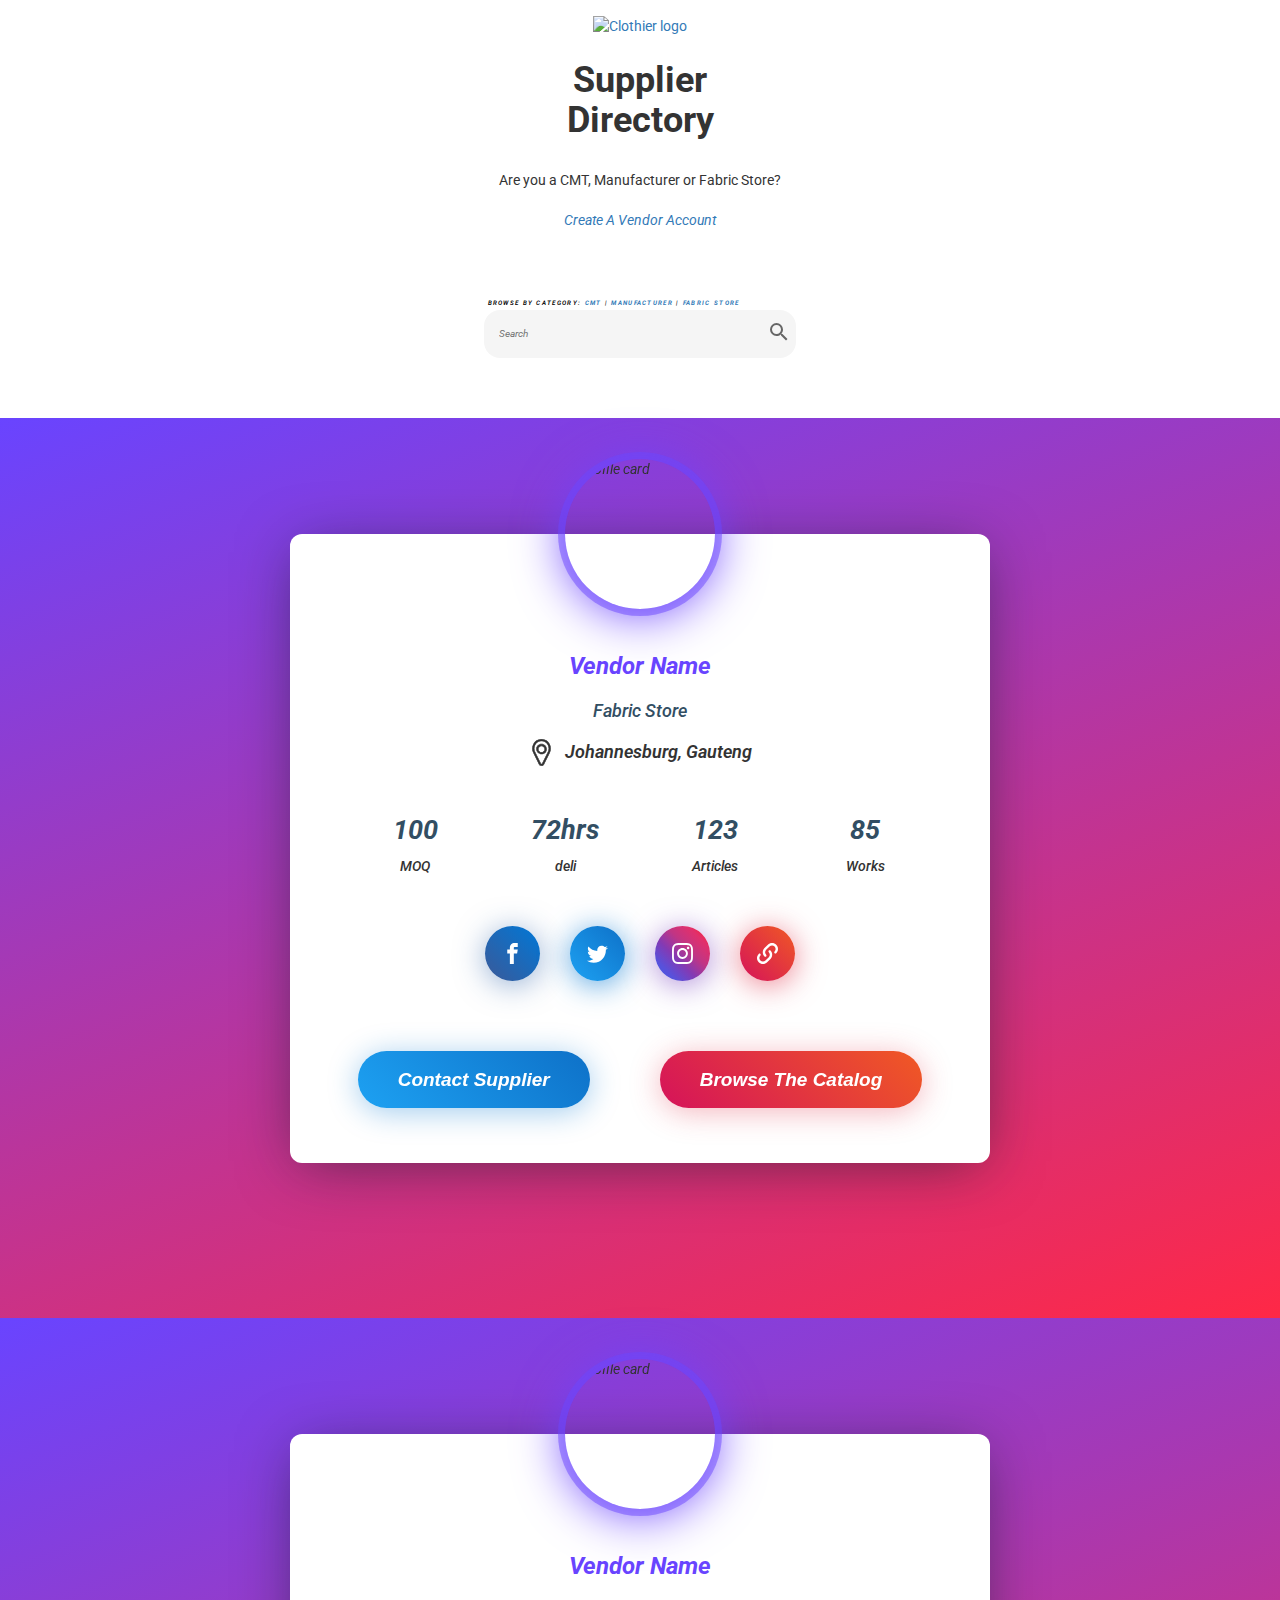
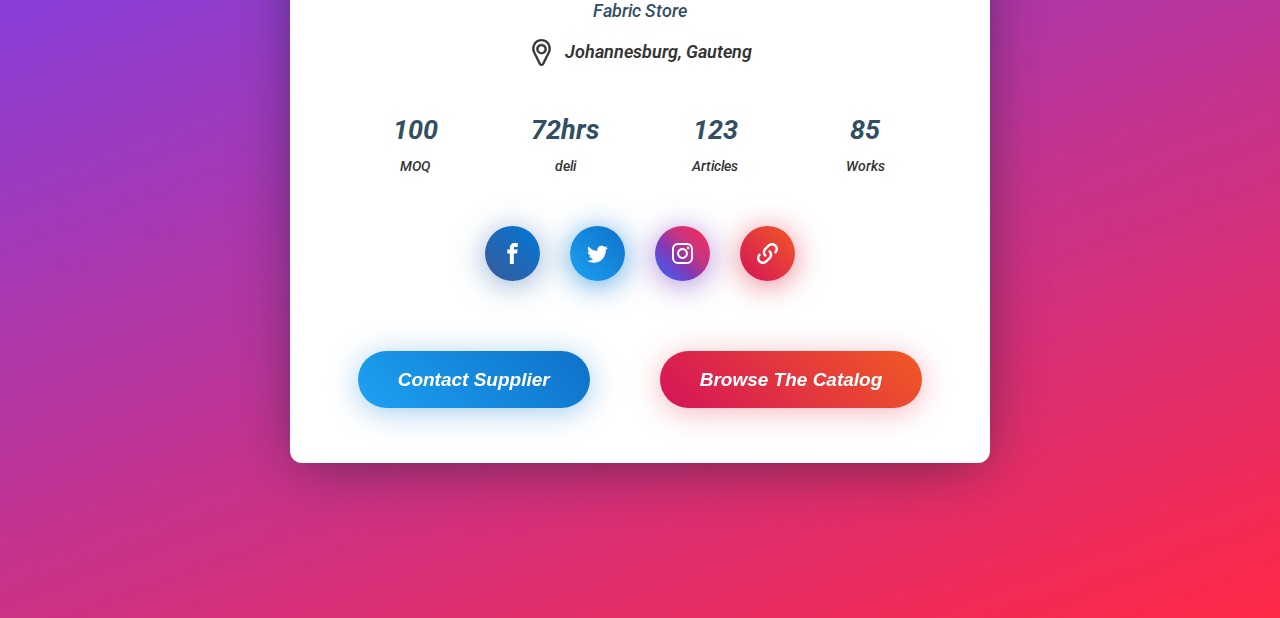
==== commit 5bf661c7: "Update index.html" ====
--- a/index.html
+++ b/index.html
@@ -925,6 +925,112 @@
   </div>
 
 </div>
+  
+  
+  
+  <!---SUPPLIER 2--->
+  <div class="wrapperr">
+  <div class="profile-card js-profile-card">
+    <div class="profile-card__img">
+      <img src="https://cdn.shopify.com/s/files/1/0002/7960/9380/files/1699F1E0-4C11-48BF-BE85-35DDF371317C.png" alt="profile card">
+    </div>
+
+    <div class="profile-card__cnt js-profile-cnt">
+      <div class="profile-card__name">Vendor Name</div>
+      <div class="profile-card__txt">Fabric Store</div>
+      <div class="profile-card-loc">
+        <span class="profile-card-loc__icon">
+          <svg class="icon"><use xlink:href="#icon-location"></use></svg>
+        </span>
+
+        <span class="profile-card-loc__txt">
+          Johannesburg, Gauteng
+        </span>
+      </div>
+
+      <div class="profile-card-inf">
+        <div class="profile-card-inf__item">
+          <div class="profile-card-inf__title">100</div>
+          <div class="profile-card-inf__txt">MOQ</div>
+        </div>
+
+        <div class="profile-card-inf__item">
+          <div class="profile-card-inf__title">72hrs</div>
+          <div class="profile-card-inf__txt">deli</div>
+        </div>
+
+        <div class="profile-card-inf__item">
+          <div class="profile-card-inf__title">123</div>
+          <div class="profile-card-inf__txt">Articles</div>
+        </div>
+
+        <div class="profile-card-inf__item">
+          <div class="profile-card-inf__title">85</div>
+          <div class="profile-card-inf__txt">Works</div>
+        </div>
+      </div>
+
+      <div class="profile-card-social">
+        <a href="https://www.facebook.com/" class="profile-card-social__item facebook" target="_blank">
+          <span class="icon-font">
+              <svg class="icon"><use xlink:href="#icon-facebook"></use></svg>
+          </span>
+        </a>
+
+        <a href="https://twitter.com/" class="profile-card-social__item twitter" target="_blank">
+          <span class="icon-font">
+              <svg class="icon"><use xlink:href="#icon-twitter"></use></svg>
+          </span>
+        </a>
+
+        <a href="https://www.instagram.com/" class="profile-card-social__item instagram" target="_blank">
+          <span class="icon-font">
+              <svg class="icon"><use xlink:href="#icon-instagram"></use></svg>
+          </span>
+        </a>
+
+       
+
+       
+
+        <a href="#" class="profile-card-social__item link" target="_blank">
+          <span class="icon-font">
+              <svg class="icon"><use xlink:href="#icon-link"></use></svg>
+          </span>
+        </a>
+
+      </div>
+
+      <div class="profile-card-ctr">
+        <button class="profile-card__button button--blue js-message-btn">Contact Supplier</button>
+        <button class="profile-card__button button--orange">Browse The Catalog</button>
+      </div>
+    </div>
+
+    <div class="profile-card-message js-message">
+      <form class="profile-card-form">
+        <div class="profile-card-form__container">
+          <textarea placeholder="Say something..."></textarea>
+        </div>
+
+        <div class="profile-card-form__bottom">
+          <button class="profile-card__button button--blue js-message-close">
+            Send
+          </button>
+
+          <button class="profile-card__button button--gray js-message-close">
+            Cancel
+          </button>
+        </div>
+      </form>
+
+      <div class="profile-card__overlay js-message-close"></div>
+    </div>
+
+  </div>
+
+</div>
+
 
 <svg hidden="hidden">
   <defs>
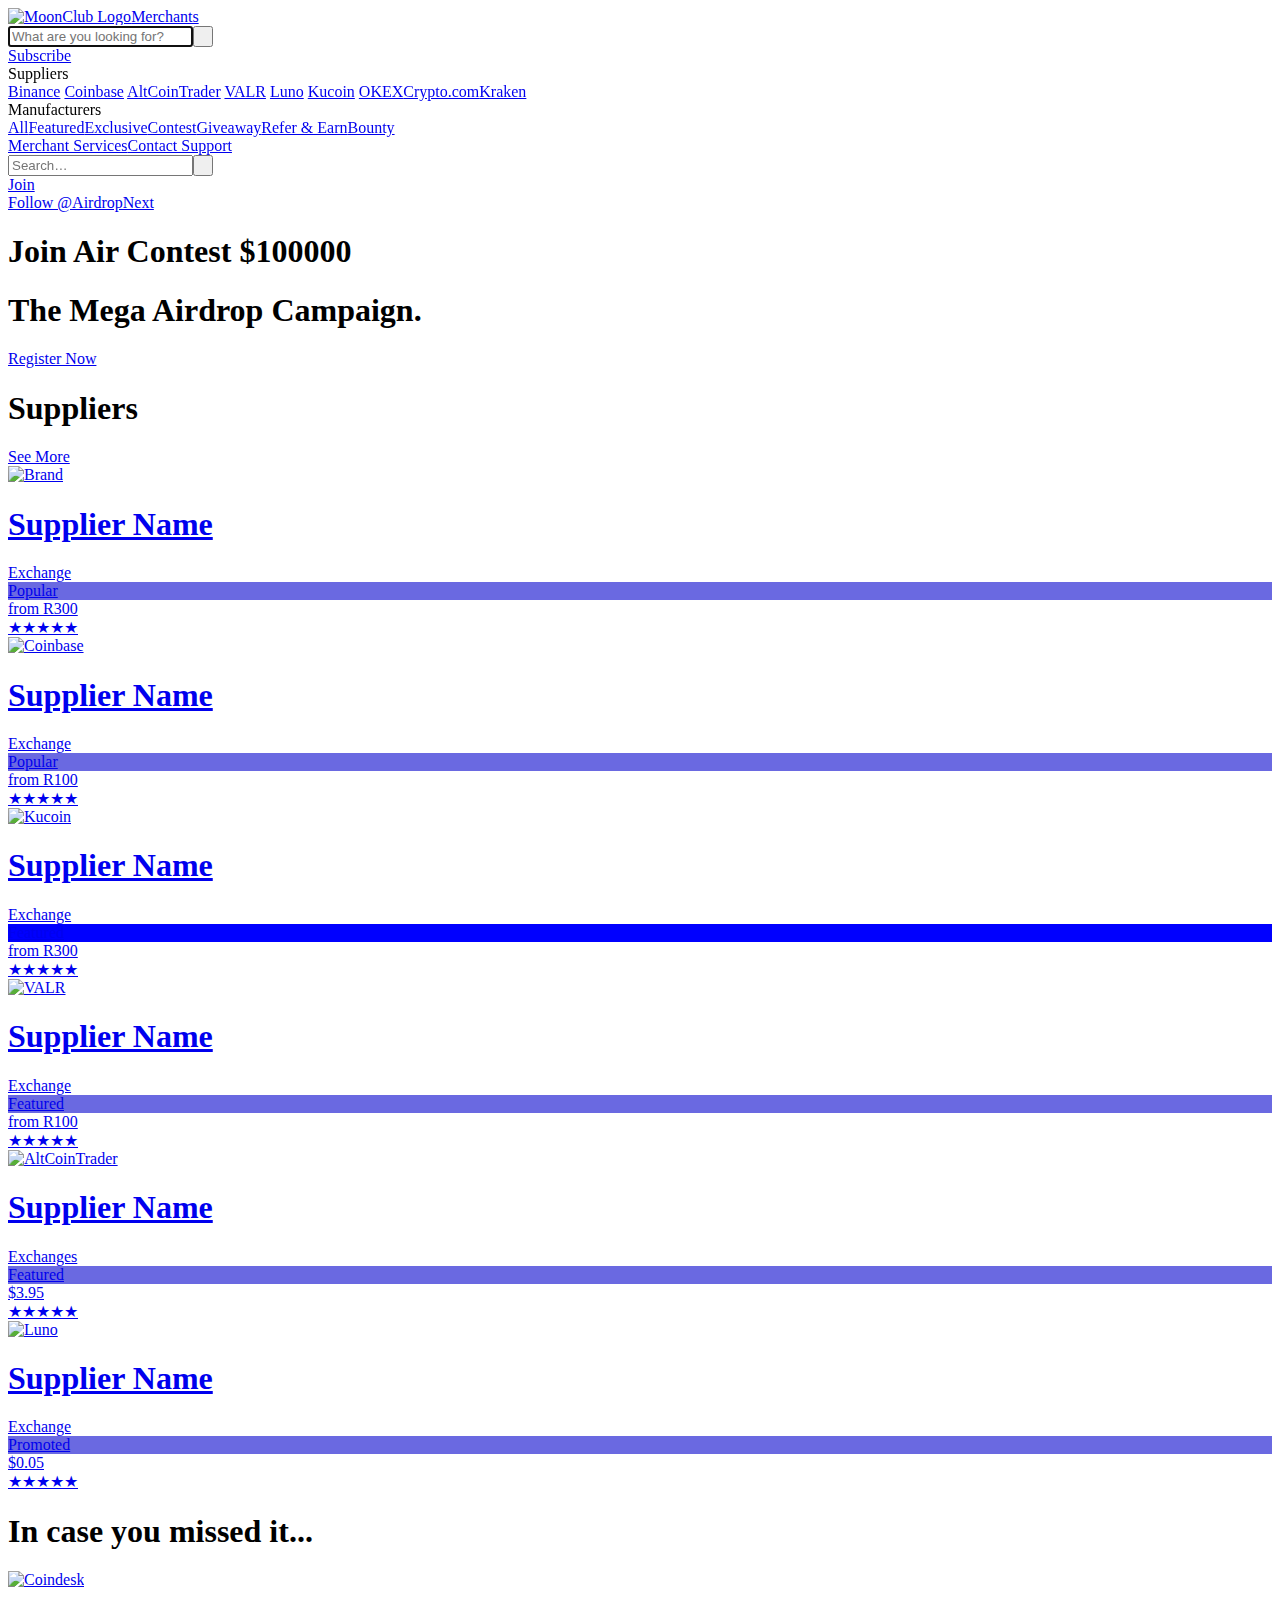
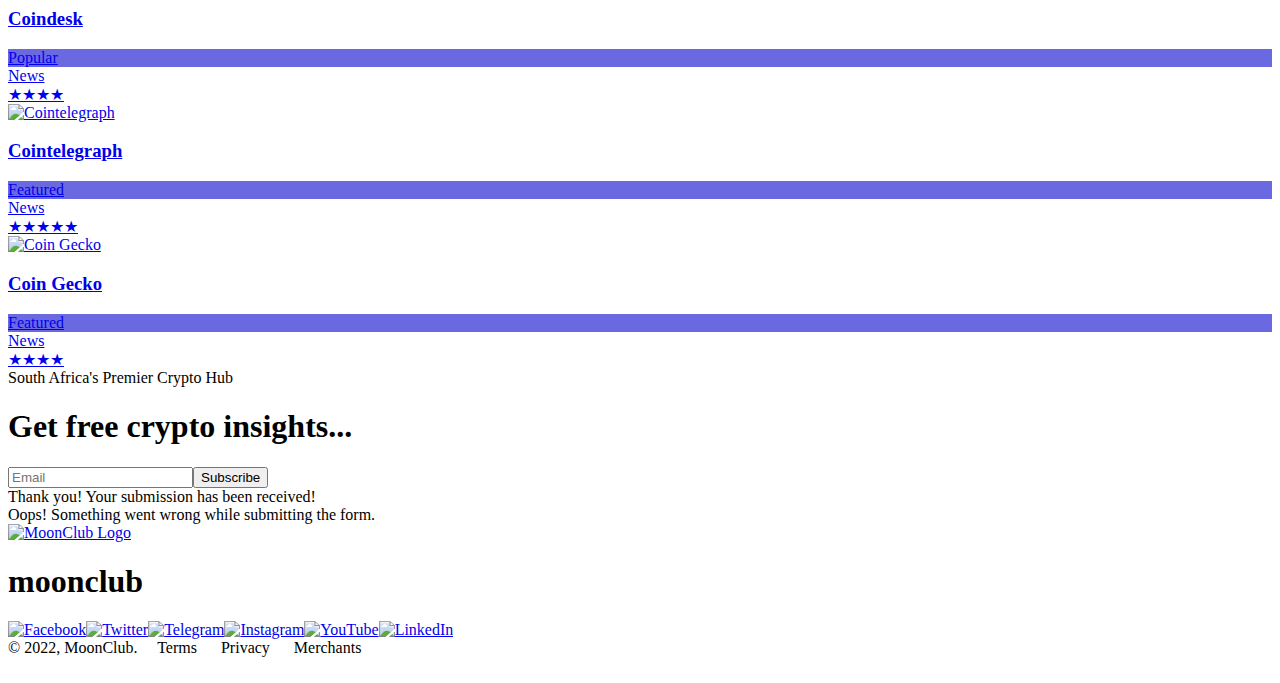
==== commit 9ebb79ff: "Update and rename view-page-source.com-moonclub.co.za_.html.txt to index.html" ====
--- a/index.html
+++ b/index.html
@@ -1,1095 +1,1398 @@
-<!DOCTYPE html>
-<html lang="en">
-<head>
-  <meta charset="UTF-8">
-  <title>Supplier Directory - Clothier</title>
-  <meta property="og:image" content="//image.prntscr.com/image/93970e70e1f045e1aff76e05469008d8.png" />
-<meta property="og:image:secure_url" content="//image.prntscr.com/image/93970e70e1f045e1aff76e05469008d8.png" />
-
-<meta name="viewport" content="width=device-width, initial-scale=1.0">
-
-<meta property="og:image:type" content="image/jpeg" />
-<meta property="og:image:width" content="400" />
-<meta property="og:image:height" content="300" /><link rel='stylesheet' href='https://maxcdn.bootstrapcdn.com/bootstrap/3.3.7/css/bootstrap.min.css'>
-<link rel='stylesheet' href='https://cdnjs.cloudflare.com/ajax/libs/material-design-iconic-font/2.2.0/css/material-design-iconic-font.min.css'><link rel="stylesheet" href="./style.css">
-
-<style type="text/css" rel="stylesheet">
-
- * {
-  box-sizing: border-box;
-}
-
-
-body {
-  font-family: 'Roboto', Arial, sans-serif;
-}
-
-.wrapper {
-  width: 100%;
-  max-width: 31.25rem;
-  margin: 6rem auto;
-  align-items: center;
-}
-
-.label {
-  font-size: .625rem;
-  font-weight: 600;
-  text-transform: uppercase;
-  letter-spacing: +1.3px;
-  margin-bottom: 1rem;
-  color: #000;
-}
-
-.searchBar {
-  width: 100%;
-  display: flex;
-  flex-direction: row;
-  align-items: center;
-}
-
-#searchQueryInput {
-  width: 100%;
-  min-height: 4.8rem;
-  background: #f5f5f5;
-  outline: none;
-  border: none;
-  border-radius: 1.625rem;
-  padding: 0 3.5rem 0 1.5rem;
-  font-size: 1rem;
-}
-
-#searchQuerySubmit {
-  width: 3.5rem;
-  min-height: 4.8rem;
-  margin-left: -3.5rem;
-  background: none;
-  border: none;
-  outline: none;
-}
-
-#searchQuerySubmit:hover {
-  cursor: pointer;
-}
-
-
-
-
-.nav {
-  height: 50px;
-  width: 100%;
-  background-color: #4d4d4d;
-  position: relative;
-  z-index: 99999;
-}
-
-.nav > .nav-header {
-  display: inline;
-}
-
-.nav > .nav-header > .nav-title {
-  display: inline-block;
-  font-size: 22px;
-  color: #fff;
-  padding: 10px 10px 10px 10px;
-}
-
-.nav > .nav-btn {
-  display: none;
-}
-
-.nav > .nav-links {
-  display: inline;
-  float: right;
-  font-size: 18px;
-}
-
-.nav > .nav-links > a {
-  display: inline-block;
-  padding: 13px 10px 13px 10px;
-  text-decoration: none;
-  color: #efefef;
-}
-
-.nav > .nav-links > a:hover {
-  background-color: rgba(0, 0, 0, 0.3);
-}
-
-.nav > #nav-check {
-  display: none;
-}
-
-@media (max-width:600px) {
-  .nav > .nav-btn {
-    display: inline-block;
-    position: absolute;
-    right: 0px;
-    top: 0px;
-  }
-
-.nav > .nav-btn > label {
-    display: inline-block;
-    width: 50px;
-    height: 50px;
-    padding: 13px;
-  }
-  .nav > .nav-btn > label:hover,.nav  #nav-check:checked ~ .nav-btn > label {
-    background-color: rgba(0, 0, 0, 0.3);
-  }
-  .nav > .nav-btn > label > span {
-    display: block;
-    width: 25px;
-    height: 10px;
-    border-top: 2px solid #eee;
-  }
-  .nav > .nav-links {
-    position: absolute;
-    display: block;
-    width: 100%;
-    background-color: #333;
-    height: 0px;
-    transition: all 0.3s ease-in;
-    overflow-y: hidden;
-    top: 50px;
-    left: 0px;
-  }
-  .nav > .nav-links > a {
-    display: block;
-    width: 100%;
-  }
-  .nav > #nav-check:not(:checked) ~ .nav-links {
-    height: 0px;
-  }
-  .nav > #nav-check:checked ~ .nav-links {
-    height: calc(100vh - 50px);
-    overflow-y: auto;
-  }
-}
-
-a, a:hover {
-  text-decoration: none;
-}
-
-.icon {
-  display: inline-block;
-  width: 1em;
-  height: 1em;
-  stroke-width: 0;
-  stroke: currentColor;
-  fill: currentColor;
-}
-
-.wrapperr {
-  width: 100%;
-  width: 100%;
-  height: auto;
-  min-height: 100vh;
-  padding: 50px 20px;
-  padding-top: 10px;
-  display: flex;
-  background-image: linear-gradient(-20deg, #ff2846 0%, #6944ff 100%);
-  display: flex;
-  background-image: linear-gradient(-20deg, #ff2846 0%, #6944ff 100%);
-}
-@media screen and (max-width: 768px) {
-  .wrapperr {
-    height: auto;
-    min-height: 100vh;
-    padding-top: 10px;
-  }
-}
-
-.profile-card {
-  width: 100%;
-  min-height: 460px;
-  margin: auto;
-  box-shadow: 0px 8px 60px -10px rgba(13, 28, 39, 0.6);
-  background: #fff;
-  border-radius: 12px;
-  max-width: 700px;
-  position: relative;
-}
-.profile-card.active .profile-card__cnt {
-  filter: blur(6px);
-}
-.profile-card.active .profile-card-message,
-.profile-card.active .profile-card__overlay {
-  opacity: 1;
-  pointer-events: auto;
-  transition-delay: 0.1s;
-}
-.profile-card.active .profile-card-form {
-  transform: none;
-  transition-delay: 0.1s;
-}
-.profile-card__img {
-  width: 150px;
-  height: 150px;
-  margin-left: auto;
-  margin-right: auto;
-  transform: translateY(-50%);
-  border-radius: 50%;
-  overflow: hidden;
-  position: relative;
-  z-index: 4;
-  box-shadow: 0px 5px 50px 0px #6c44fc, 0px 0px 0px 7px rgba(107, 74, 255, 0.5);
-}
-@media screen and (max-width: 576px) {
-  .profile-card__img {
-    width: 120px;
-    height: 120px;
-  }
-}
-.profile-card__img img {
-  display: block;
-  width: 100%;
-  height: 100%;
-  object-fit: cover;
-  border-radius: 50%;
-}
-.profile-card__cnt {
-  margin-top: -35px;
-  text-align: center;
-  padding: 0 20px;
-  padding-bottom: 40px;
-  transition: all 0.3s;
-}
-.profile-card__name {
-  font-weight: 700;
-  font-size: 24px;
-  color: #6944ff;
-  margin-bottom: 15px;
-}
-.profile-card__txt {
-  font-size: 18px;
-  font-weight: 500;
-  color: #324e63;
-  margin-bottom: 15px;
-}
-.profile-card__txt strong {
-  font-weight: 700;
-}
-.profile-card-loc {
-  display: flex;
-  justify-content: center;
-  align-items: center;
-  font-size: 18px;
-  font-weight: 600;
-}
-.profile-card-loc__icon {
-  display: inline-flex;
-  font-size: 27px;
-  margin-right: 10px;
-}
-.profile-card-inf {
-  display: flex;
-  justify-content: center;
-  flex-wrap: wrap;
-  align-items: flex-start;
-  margin-top: 35px;
-}
-.profile-card-inf__item {
-  padding: 10px 35px;
-  min-width: 150px;
-}
-@media screen and (max-width: 768px) {
-  .profile-card-inf__item {
-    padding: 10px 20px;
-    min-width: 120px;
-  }
-}
-.profile-card-inf__title {
-  font-weight: 700;
-  font-size: 27px;
-  color: #324e63;
-}
-.profile-card-inf__txt {
-  font-weight: 500;
-  margin-top: 7px;
-}
-.profile-card-social {
-  margin-top: 25px;
-  display: flex;
-  justify-content: center;
-  align-items: center;
-  flex-wrap: wrap;
-}
-.profile-card-social__item {
-  display: inline-flex;
-  width: 55px;
-  height: 55px;
-  margin: 15px;
-  border-radius: 50%;
-  align-items: center;
-  justify-content: center;
-  color: #fff;
-  background: #405de6;
-  box-shadow: 0px 7px 30px rgba(43, 98, 169, 0.5);
-  position: relative;
-  font-size: 21px;
-  flex-shrink: 0;
-  transition: all 0.3s;
-}
-@media screen and (max-width: 768px) {
-  .profile-card-social__item {
-    width: 50px;
-    height: 50px;
-    margin: 10px;
-  }
-}
-@media screen and (min-width: 768px) {
-  .profile-card-social__item:hover {
-    transform: scale(1.2);
-  }
-}
-.profile-card-social__item.facebook {
-  background: linear-gradient(45deg, #3b5998, #0078d7);
-  box-shadow: 0px 4px 30px rgba(43, 98, 169, 0.5);
-}
-.profile-card-social__item.twitter {
-  background: linear-gradient(45deg, #1da1f2, #0e71c8);
-  box-shadow: 0px 4px 30px rgba(19, 127, 212, 0.7);
-}
-.profile-card-social__item.instagram {
-  background: linear-gradient(45deg, #405de6, #5851db, #833ab4, #c13584, #e1306c, #fd1d1d);
-  box-shadow: 0px 4px 30px rgba(120, 64, 190, 0.6);
-}
-.profile-card-social__item.behance {
-  background: linear-gradient(45deg, #1769ff, #213fca);
-  box-shadow: 0px 4px 30px rgba(27, 86, 231, 0.7);
-}
-.profile-card-social__item.github {
-  background: linear-gradient(45deg, #333333, #626b73);
-  box-shadow: 0px 4px 30px rgba(63, 65, 67, 0.6);
-}
-.profile-card-social__item.codepen {
-  background: linear-gradient(45deg, #324e63, #414447);
-  box-shadow: 0px 4px 30px rgba(55, 75, 90, 0.6);
-}
-.profile-card-social__item.link {
-  background: linear-gradient(45deg, #d5135a, #f05924);
-  box-shadow: 0px 4px 30px rgba(223, 45, 70, 0.6);
-}
-.profile-card-social .icon-font {
-  display: inline-flex;
-}
-.profile-card-ctr {
-  display: flex;
-  justify-content: center;
-  align-items: center;
-  margin-top: 40px;
-}
-@media screen and (max-width: 576px) {
-  .profile-card-ctr {
-    flex-wrap: wrap;
-  }
-}
-.profile-card__button {
-  background: none;
-  border: none;
-  font-family: "Quicksand", sans-serif;
-  font-weight: 700;
-  font-size: 19px;
-  margin: 15px 35px;
-  padding: 15px 40px;
-  min-width: 201px;
-  border-radius: 50px;
-  min-height: 55px;
-  color: #fff;
-  cursor: pointer;
-  backface-visibility: hidden;
-  transition: all 0.3s;
-}
-@media screen and (max-width: 768px) {
-  .profile-card__button {
-    min-width: 170px;
-    margin: 15px 25px;
-  }
-}
-@media screen and (max-width: 576px) {
-  .profile-card__button {
-    min-width: inherit;
-    margin: 0;
-    margin-bottom: 16px;
-    width: 100%;
-    max-width: 300px;
-  }
-  .profile-card__button:last-child {
-    margin-bottom: 0;
-  }
-}
-.profile-card__button:focus {
-  outline: none !important;
-}
-@media screen and (min-width: 768px) {
-  .profile-card__button:hover {
-    transform: translateY(-5px);
-  }
-}
-.profile-card__button:first-child {
-  margin-left: 0;
-}
-.profile-card__button:last-child {
-  margin-right: 0;
-}
-.profile-card__button.button--blue {
-  background: linear-gradient(45deg, #1da1f2, #0e71c8);
-  box-shadow: 0px 4px 30px rgba(19, 127, 212, 0.4);
-}
-.profile-card__button.button--blue:hover {
-  box-shadow: 0px 7px 30px rgba(19, 127, 212, 0.75);
-}
-.profile-card__button.button--orange {
-  background: linear-gradient(45deg, #d5135a, #f05924);
-  box-shadow: 0px 4px 30px rgba(223, 45, 70, 0.35);
-}
-.profile-card__button.button--orange:hover {
-  box-shadow: 0px 7px 30px rgba(223, 45, 70, 0.75);
-}
-.profile-card__button.button--gray {
-  box-shadow: none;
-  background: #dcdcdc;
-  color: #142029;
-}
-.profile-card-message {
-  width: 100%;
-  height: 100%;
-  position: absolute;
-  top: 0;
-  left: 0;
-  padding-top: 130px;
-  padding-bottom: 100px;
-  opacity: 0;
-  pointer-events: none;
-  transition: all 0.3s;
-}
-.profile-card-form {
-  box-shadow: 0 4px 30px rgba(15, 22, 56, 0.35);
-  max-width: 80%;
-  margin-left: auto;
-  margin-right: auto;
-  height: 100%;
-  background: #fff;
-  border-radius: 10px;
-  padding: 35px;
-  transform: scale(0.8);
-  position: relative;
-  z-index: 3;
-  transition: all 0.3s;
-}
-@media screen and (max-width: 768px) {
-  .profile-card-form {
-    max-width: 90%;
-    height: auto;
-  }
-}
-@media screen and (max-width: 576px) {
-  .profile-card-form {
-    padding: 20px;
-  }
-}
-.profile-card-form__bottom {
-  justify-content: space-between;
-  display: flex;
-}
-@media screen and (max-width: 576px) {
-  .profile-card-form__bottom {
-    flex-wrap: wrap;
-  }
-}
-.profile-card textarea {
-  width: 100%;
-  resize: none;
-  height: 210px;
-  margin-bottom: 20px;
-  border: 2px solid #dcdcdc;
-  border-radius: 10px;
-  padding: 15px 20px;
-  color: #324e63;
-  font-weight: 500;
-  font-family: "Quicksand", sans-serif;
-  outline: none;
-  transition: all 0.3s;
-}
-.profile-card textarea:focus {
-  outline: none;
-  border-color: #8a979e;
-}
-.profile-card__overlay {
-  width: 100%;
-  height: 100%;
-  position: absolute;
-  top: 0;
-  left: 0;
-  pointer-events: none;
-  opacity: 0;
-  background: rgba(22, 33, 72, 0.35);
-  border-radius: 12px;
-  transition: all 0.3s;
-}
-
-
-</style>
-
-<link href="https://fonts.googleapis.com/css?family=Roboto&display=swap" rel="stylesheet">
-
-</head>
-<body>
-
-<div style="padding-top:15px; margin-bottom:5px; float: top;" class="container text-center">
-
-<a href="https://clothier.co.za"><img src="https://cdn.shopify.com/s/files/1/0002/7960/9380/files/CLOTHIER.svg" width="100" height="auto" alt="Clothier logo"/></a>
-</div>
-
-
-
-<div class="container text-center">
-<h1><strong>Supplier<br/>Directory</strong></h1>
-<br />
-  <span>Are you a CMT, Manufacturer or Fabric Store?<br /><br /><i><a href="https://clothier.co.za/pages/vendor-onboarding" target="_blank" class="wsk-btn">Create A Vendor Account</a></span>
-</div>
-
-<div class="wrapper">
-  <div class="label">Browse by Category: <a href="#"><strong>CMT</strong></a> | <a href="#"><strong>Manufacturer</strong></a> | <a href="#"><strong>Fabric Store</strong></a></div>
-  <div class="searchBar">
-    <input id="searchQueryInput" type="text" name="searchQueryInput" placeholder="Search" value="" />
-    <button id="searchQuerySubmit" type="submit" name="searchQuerySubmit">
-      <svg style="width:24px;height:24px" viewBox="0 0 24 24"><path fill="#666666" d="M9.5,3A6.5,6.5 0 0,1 16,9.5C16,11.11 15.41,12.59 14.44,13.73L14.71,14H15.5L20.5,19L19,20.5L14,15.5V14.71L13.73,14.44C12.59,15.41 11.11,16 9.5,16A6.5,6.5 0 0,1 3,9.5A6.5,6.5 0 0,1 9.5,3M9.5,5C7,5 5,7 5,9.5C5,12 7,14 9.5,14C12,14 14,12 14,9.5C14,7 12,5 9.5,5Z" />
-      </svg>
-    </button>
-  </div>
-</div>
-
-
-<!-- partial:index.partial.html 
-
-<div class="shell">
-  <div class="container">
-    <div class="row">
-      
-      
-      <div class="col-md-6">
-        <div class="wsk-cp-product">
-          <div class="wsk-cp-img">
-            <img src="https://3.bp.blogspot.com/-eDeTttUjHxI/WVSvmI-552I/AAAAAAAAAKw/0T3LN6jABKMyEkTRUUQMFxpe6PLvtcMMwCPcBGAYYCw/s1600/001-culture-clash-matthew-gianoulis.jpg" alt="Product" class="img-responsive" />
-          </div>
-          <div class="wsk-cp-text">
-            <div class="category">
-              <span>Contact Supplier</span>
-            </div>
-            <div class="title-product">
-              <h3>Example Vendor Name</h3>
-            </div>
-             
-            <div class="description-prod">
-              <p>Products: T-Shirts<br />MOQ: 100 pcs</p>
-            </div>
-            <div class="card-footer">
-              <div class="wcf-left"><span class="price">MOQ: 100 pieces</span></div>
-              <div class="wcf-right"><a href="#" class="buy-btn"><i class="zmdi zmdi-shopping-basket"></i></a></div>
-            </div>
-          </div>
-        </div>
-      </div>
-      
-      
-     <div class="col-md-6">
-        <div class="wsk-cp-product">
-          <div class="wsk-cp-img">
-            <img src="https://3.bp.blogspot.com/-eDeTttUjHxI/WVSvmI-552I/AAAAAAAAAKw/0T3LN6jABKMyEkTRUUQMFxpe6PLvtcMMwCPcBGAYYCw/s1600/001-culture-clash-matthew-gianoulis.jpg" alt="Product" class="img-responsive" />
-          </div>
-          <div class="wsk-cp-text">
-            <div class="category">
-              <span>Contact Supplier</span>
-            </div>
-            <div class="title-product">
-              <h3>Example Vendor Name</h3>
-            </div>
-             
-            <div class="description-prod">
-              <p>Products: T-Shirts<br />MOQ: 100 pcs</p>
-            </div>
-            <div class="card-footer">
-              <div class="wcf-left"><span class="price">MOQ: 100 pieces</span></div>
-              <div class="wcf-right"><a href="#" class="buy-btn"><i class="zmdi zmdi-shopping-basket"></i></a></div>
-            </div>
-          </div>
-        </div>
-      </div> 
-      
-<div class="col-md-3">
-        <div class="wsk-cp-product">
-          <div class="wsk-cp-img">
-            <img src="https://3.bp.blogspot.com/-eDeTttUjHxI/WVSvmI-552I/AAAAAAAAAKw/0T3LN6jABKMyEkTRUUQMFxpe6PLvtcMMwCPcBGAYYCw/s1600/001-culture-clash-matthew-gianoulis.jpg" alt="Product" class="img-responsive" />
-          </div>
-          <div class="wsk-cp-text">
-            <div class="category">
-              <span>Contact Supplier</span>
-            </div>
-            <div class="title-product">
-              <h3>Example Vendor Name</h3>
-            </div>
-             
-            <div class="description-prod">
-              <p>Products: T-Shirts<br />MOQ: 100 pcs</p>
-            </div>
-            <div class="card-footer">
-              <div class="wcf-left"><span class="price">MOQ: 100 pieces</span></div>
-              <div class="wcf-right"><a href="#" class="buy-btn"><i class="zmdi zmdi-shopping-basket"></i></a></div>
-            </div>
-          </div>
-        </div>
-      </div>
-      
-      
-      <div class="col-md-3">
-        <div class="wsk-cp-product">
-          <div class="wsk-cp-img">
-            <img src="https://3.bp.blogspot.com/-eDeTttUjHxI/WVSvmI-552I/AAAAAAAAAKw/0T3LN6jABKMyEkTRUUQMFxpe6PLvtcMMwCPcBGAYYCw/s1600/001-culture-clash-matthew-gianoulis.jpg" alt="Product" class="img-responsive" />
-          </div>
-          <div class="wsk-cp-text">
-            <div class="category">
-              <span>Contact Supplier</span>
-            </div>
-            <div class="title-product">
-              <h3>Example Vendor Name</h3>
-            </div>
-             
-            <div class="description-prod">
-              <p>Products: T-Shirts<br />MOQ: 100 pcs</p>
-            </div>
-            <div class="card-footer">
-              <div class="wcf-left"><span class="price">MOQ: 100 pieces</span></div>
-              <div class="wcf-right"><a href="#" class="buy-btn"><i class="zmdi zmdi-shopping-basket"></i></a></div>
-            </div>
-          </div>
-        </div>
-      </div>
-      
-      <div class="col-md-3">
-        <div class="wsk-cp-product">
-          <div class="wsk-cp-img">
-            <img src="https://3.bp.blogspot.com/-eDeTttUjHxI/WVSvmI-552I/AAAAAAAAAKw/0T3LN6jABKMyEkTRUUQMFxpe6PLvtcMMwCPcBGAYYCw/s1600/001-culture-clash-matthew-gianoulis.jpg" alt="Product" class="img-responsive" />
-          </div>
-          <div class="wsk-cp-text">
-            <div class="category">
-              <span>Contact Supplier</span>
-            </div>
-            <div class="title-product">
-              <h3>Example Vendor Name</h3>
-            </div>
-             
-            <div class="description-prod">
-              <p>Products: T-Shirts<br />MOQ: 100 pcs</p>
-            </div>
-            <div class="card-footer">
-              <div class="wcf-left"><span class="price">MOQ: 100 pieces</span></div>
-              <div class="wcf-right"><a href="#" class="buy-btn"><i class="zmdi zmdi-shopping-basket"></i></a></div>
-            </div>
-          </div>
-        </div>
-      </div>
-      
-      
-      <div class="col-md-3">
-        <div class="wsk-cp-product">
-          <div class="wsk-cp-img">
-            <img src="https://3.bp.blogspot.com/-eDeTttUjHxI/WVSvmI-552I/AAAAAAAAAKw/0T3LN6jABKMyEkTRUUQMFxpe6PLvtcMMwCPcBGAYYCw/s1600/001-culture-clash-matthew-gianoulis.jpg" alt="Product" class="img-responsive" />
-          </div>
-          <div class="wsk-cp-text">
-            <div class="category">
-              <span>Contact Supplier</span>
-            </div>
-            <div class="title-product">
-              <h3>Example Vendor Name</h3>
-            </div>
-             
-            <div class="description-prod">
-              <p>Products: T-Shirts<br />MOQ: 100 pcs</p>
-            </div>
-            <div class="card-footer">
-              <div class="wcf-left"><span class="price">MOQ: 100 pieces</span></div>
-              <div class="wcf-right"><a href="#" class="buy-btn"><i class="zmdi zmdi-shopping-basket"></i></a></div>
-            </div>
-          </div>
-        </div>
-      </div>
-    
-  <div class="col-md-3">
-        <div class="wsk-cp-product">
-          <div class="wsk-cp-img">
-            <img src="https://3.bp.blogspot.com/-eDeTttUjHxI/WVSvmI-552I/AAAAAAAAAKw/0T3LN6jABKMyEkTRUUQMFxpe6PLvtcMMwCPcBGAYYCw/s1600/001-culture-clash-matthew-gianoulis.jpg" alt="Product" class="img-responsive" />
-          </div>
-          <div class="wsk-cp-text">
-            <div class="category">
-              <span>Contact Supplier</span>
-            </div>
-            <div class="title-product">
-              <h3>Example Vendor Name</h3>
-            </div>
-             
-            <div class="description-prod">
-              <p>Products: T-Shirts<br />MOQ: 100 pcs</p>
-            </div>
-            <div class="card-footer">
-              <div class="wcf-left"><span class="price">MOQ: 100 pieces</span></div>
-              <div class="wcf-right"><a href="#" class="buy-btn"><i class="zmdi zmdi-shopping-basket"></i></a></div>
-            </div>
-          </div>
-        </div>
-      </div>
-      
-      
-    <div class="col-md-3">
-        <div class="wsk-cp-product">
-          <div class="wsk-cp-img">
-            <img src="https://3.bp.blogspot.com/-eDeTttUjHxI/WVSvmI-552I/AAAAAAAAAKw/0T3LN6jABKMyEkTRUUQMFxpe6PLvtcMMwCPcBGAYYCw/s1600/001-culture-clash-matthew-gianoulis.jpg" alt="Product" class="img-responsive" />
-          </div>
-          <div class="wsk-cp-text">
-            <div class="category">
-              <span>Contact Supplier</span>
-            </div>
-            <div class="title-product">
-              <h3>Example Vendor Name</h3>
-            </div>
-             
-            <div class="description-prod">
-              <p>Products: T-Shirts<br />MOQ: 100 pcs</p>
-            </div>
-            <div class="card-footer">
-              <div class="wcf-left"><span class="price">MOQ: 100 pieces</span></div>
-              <div class="wcf-right"><a href="#" class="buy-btn"><i class="zmdi zmdi-shopping-basket"></i></a></div>
-            </div>
-          </div>
-        </div>
-      </div>
-      
-      
-     <div class="col-md-3">
-        <div class="wsk-cp-product">
-          <div class="wsk-cp-img">
-            <img src="https://3.bp.blogspot.com/-eDeTttUjHxI/WVSvmI-552I/AAAAAAAAAKw/0T3LN6jABKMyEkTRUUQMFxpe6PLvtcMMwCPcBGAYYCw/s1600/001-culture-clash-matthew-gianoulis.jpg" alt="Product" class="img-responsive" />
-          </div>
-          <div class="wsk-cp-text">
-            <div class="category">
-              <span>Contact Supplier</span>
-            </div>
-            <div class="title-product">
-              <h3>Example Vendor Name</h3>
-            </div>
-             
-            <div class="description-prod">
-              <p>Products: T-Shirts<br />MOQ: 100 pcs</p>
-            </div>
-            <div class="card-footer">
-              <div class="wcf-left"><span class="price">MOQ: 100 pieces</span></div>
-              <div class="wcf-right"><a href="#" class="buy-btn"><i class="zmdi zmdi-shopping-basket"></i></a></div>
-            </div>
-          </div>
-        </div>
-      </div> 
-
-
-      <div class="col-md-3">
-        <div class="wsk-cp-product">
-          <div class="wsk-cp-img">
-            <img src="https://3.bp.blogspot.com/-eDeTttUjHxI/WVSvmI-552I/AAAAAAAAAKw/0T3LN6jABKMyEkTRUUQMFxpe6PLvtcMMwCPcBGAYYCw/s1600/001-culture-clash-matthew-gianoulis.jpg" alt="Product" class="img-responsive" />
-          </div>
-          <div class="wsk-cp-text">
-            <div class="category">
-              <span>Contact Supplier</span>
-            </div>
-            <div class="title-product">
-              <h3>Example Vendor Name</h3>
-            </div>
-             
-            <div class="description-prod">
-              <p>Products: T-Shirts<br />MOQ: 100 pcs</p>
-            </div>
-            <div class="card-footer">
-              <div class="wcf-left"><span class="price">MOQ: 100 pieces</span></div>
-              <div class="wcf-right"><a href="#" class="buy-btn"><i class="zmdi zmdi-shopping-basket"></i></a></div>
-            </div>
-          </div>
-        </div>
-      </div> 
-      
-    </div>
-  </div>
-</div>
- partial -->
-  
-
-<!-- partial:index.partial.html -->
-<shell>
-
-<div class="wrapperr">
- 
-
- <div class="profile-card js-profile-card">
-    <div class="profile-card__img">
-      <img src="https://cdn.shopify.com/s/files/1/0002/7960/9380/files/1699F1E0-4C11-48BF-BE85-35DDF371317C.png" alt="profile card">
-    </div>
-
-    <div class="profile-card__cnt js-profile-cnt">
-      <div class="profile-card__name">Vendor Name</div>
-      <div class="profile-card__txt">Fabric Store</div>
-      <div class="profile-card-loc">
-        <span class="profile-card-loc__icon">
-          <svg class="icon"><use xlink:href="#icon-location"></use></svg>
-        </span>
-
-        <span class="profile-card-loc__txt">
-          Johannesburg, Gauteng
-        </span>
-      </div>
-
-      <div class="profile-card-inf">
-        <div class="profile-card-inf__item">
-          <div class="profile-card-inf__title">100</div>
-          <div class="profile-card-inf__txt">MOQ</div>
-        </div>
-
-        <div class="profile-card-inf__item">
-          <div class="profile-card-inf__title">72hrs</div>
-          <div class="profile-card-inf__txt">deli</div>
-        </div>
-
-        <div class="profile-card-inf__item">
-          <div class="profile-card-inf__title">123</div>
-          <div class="profile-card-inf__txt">Articles</div>
-        </div>
-
-        <div class="profile-card-inf__item">
-          <div class="profile-card-inf__title">85</div>
-          <div class="profile-card-inf__txt">Works</div>
-        </div>
-      </div>
-
-      <div class="profile-card-social">
-        <a href="https://www.facebook.com/" class="profile-card-social__item facebook" target="_blank">
-          <span class="icon-font">
-              <svg class="icon"><use xlink:href="#icon-facebook"></use></svg>
-          </span>
-        </a>
-
-        <a href="https://twitter.com/" class="profile-card-social__item twitter" target="_blank">
-          <span class="icon-font">
-              <svg class="icon"><use xlink:href="#icon-twitter"></use></svg>
-          </span>
-        </a>
-
-        <a href="https://www.instagram.com/" class="profile-card-social__item instagram" target="_blank">
-          <span class="icon-font">
-              <svg class="icon"><use xlink:href="#icon-instagram"></use></svg>
-          </span>
-        </a>
-
-       
-
-       
-
-        <a href="#" class="profile-card-social__item link" target="_blank">
-          <span class="icon-font">
-              <svg class="icon"><use xlink:href="#icon-link"></use></svg>
-          </span>
-        </a>
-
-      </div>
-
-      <div class="profile-card-ctr">
-        <button class="profile-card__button button--blue js-message-btn">Contact Supplier</button>
-        <button class="profile-card__button button--orange">Browse The Catalog</button>
-      </div>
-    </div>
-
-    <div class="profile-card-message js-message">
-      <form class="profile-card-form">
-        <div class="profile-card-form__container">
-          <textarea placeholder="Say something..."></textarea>
-        </div>
-
-        <div class="profile-card-form__bottom">
-          <button class="profile-card__button button--blue js-message-close">
-            Send
-          </button>
-
-          <button class="profile-card__button button--gray js-message-close">
-            Cancel
-          </button>
-        </div>
-      </form>
-
-      <div class="profile-card__overlay js-message-close"></div>
-    </div>
-
-  </div>
-
-</div>
-  
-  
-  
-  <!---SUPPLIER 2--->
-  <div class="wrapperr">
-  <div class="profile-card js-profile-card">
-    <div class="profile-card__img">
-      <img src="https://cdn.shopify.com/s/files/1/0002/7960/9380/files/1699F1E0-4C11-48BF-BE85-35DDF371317C.png" alt="profile card">
-    </div>
-
-    <div class="profile-card__cnt js-profile-cnt">
-      <div class="profile-card__name">Vendor Name</div>
-      <div class="profile-card__txt">Fabric Store</div>
-      <div class="profile-card-loc">
-        <span class="profile-card-loc__icon">
-          <svg class="icon"><use xlink:href="#icon-location"></use></svg>
-        </span>
-
-        <span class="profile-card-loc__txt">
-          Johannesburg, Gauteng
-        </span>
-      </div>
-
-      <div class="profile-card-inf">
-        <div class="profile-card-inf__item">
-          <div class="profile-card-inf__title">100</div>
-          <div class="profile-card-inf__txt">MOQ</div>
-        </div>
-
-        <div class="profile-card-inf__item">
-          <div class="profile-card-inf__title">72hrs</div>
-          <div class="profile-card-inf__txt">deli</div>
-        </div>
-
-        <div class="profile-card-inf__item">
-          <div class="profile-card-inf__title">123</div>
-          <div class="profile-card-inf__txt">Articles</div>
-        </div>
-
-        <div class="profile-card-inf__item">
-          <div class="profile-card-inf__title">85</div>
-          <div class="profile-card-inf__txt">Works</div>
-        </div>
-      </div>
-
-      <div class="profile-card-social">
-        <a href="https://www.facebook.com/" class="profile-card-social__item facebook" target="_blank">
-          <span class="icon-font">
-              <svg class="icon"><use xlink:href="#icon-facebook"></use></svg>
-          </span>
-        </a>
-
-        <a href="https://twitter.com/" class="profile-card-social__item twitter" target="_blank">
-          <span class="icon-font">
-              <svg class="icon"><use xlink:href="#icon-twitter"></use></svg>
-          </span>
-        </a>
-
-        <a href="https://www.instagram.com/" class="profile-card-social__item instagram" target="_blank">
-          <span class="icon-font">
-              <svg class="icon"><use xlink:href="#icon-instagram"></use></svg>
-          </span>
-        </a>
-
-       
-
-       
-
-        <a href="#" class="profile-card-social__item link" target="_blank">
-          <span class="icon-font">
-              <svg class="icon"><use xlink:href="#icon-link"></use></svg>
-          </span>
-        </a>
-
-      </div>
-
-      <div class="profile-card-ctr">
-        <button class="profile-card__button button--blue js-message-btn">Contact Supplier</button>
-        <button class="profile-card__button button--orange">Browse The Catalog</button>
-      </div>
-    </div>
-
-    <div class="profile-card-message js-message">
-      <form class="profile-card-form">
-        <div class="profile-card-form__container">
-          <textarea placeholder="Say something..."></textarea>
-        </div>
-
-        <div class="profile-card-form__bottom">
-          <button class="profile-card__button button--blue js-message-close">
-            Send
-          </button>
-
-          <button class="profile-card__button button--gray js-message-close">
-            Cancel
-          </button>
-        </div>
-      </form>
-
-      <div class="profile-card__overlay js-message-close"></div>
-    </div>
-
-  </div>
-
-</div>
-
-
-<svg hidden="hidden">
-  <defs>
-    <symbol id="icon-codepen" viewBox="0 0 32 32">
-      <title>codepen</title>
-      <path d="M31.872 10.912v-0.032c0-0.064 0-0.064 0-0.096v-0.064c0-0.064 0-0.064-0.064-0.096 0 0 0-0.064-0.064-0.064 0-0.064-0.064-0.064-0.064-0.096 0 0 0-0.064-0.064-0.064 0-0.064-0.064-0.064-0.064-0.096l-0.192-0.192v-0.064l-0.064-0.064-14.592-9.696c-0.448-0.32-1.056-0.32-1.536 0l-14.528 9.696-0.32 0.32c0 0-0.064 0.064-0.064 0.096 0 0 0 0.064-0.064 0.064 0 0.064-0.064 0.064-0.064 0.096 0 0 0 0.064-0.064 0.064 0 0.064 0 0.064-0.064 0.096v0.064c0 0.064 0 0.064 0 0.096v0.064c0 0.064 0 0.096 0 0.16v9.696c0 0.064 0 0.096 0 0.16v0.064c0 0.064 0 0.064 0 0.096v0.064c0 0.064 0 0.064 0.064 0.096 0 0 0 0.064 0.064 0.064 0 0.064 0.064 0.064 0.064 0.096 0 0 0 0.064 0.064 0.064 0 0.064 0.064 0.064 0.064 0.096l0.256 0.256 0.064 0.032 14.528 9.728c0.224 0.16 0.48 0.224 0.768 0.224s0.544-0.064 0.768-0.224l14.528-9.728 0.32-0.32c0 0 0.064-0.064 0.064-0.096 0 0 0-0.064 0.064-0.064 0-0.064 0.064-0.064 0.064-0.096 0 0 0-0.064 0.064-0.064 0-0.064 0-0.064 0.064-0.096v-0.032c0-0.064 0-0.064 0-0.096v-0.064c0-0.064 0-0.096 0-0.16v-9.664c0-0.064 0-0.096 0-0.224zM17.312 4l10.688 7.136-4.768 3.168-5.92-3.936v-6.368zM14.56 4v6.368l-5.92 3.968-4.768-3.168 10.688-7.168zM2.784 13.664l3.392 2.304-3.392 2.304c0 0 0-4.608 0-4.608zM14.56 28l-10.688-7.136 4.768-3.2 5.92 3.936v6.4zM15.936 19.2l-4.832-3.232 4.832-3.232 4.832 3.232-4.832 3.232zM17.312 28v-6.432l5.92-3.936 4.8 3.168-10.72 7.2zM29.12 18.272l-3.392-2.304 3.392-2.304v4.608z"></path>
-    </symbol>
-
-    <symbol id="icon-github" viewBox="0 0 32 32">
-      <title>github</title>
-      <path d="M16.192 0.512c-8.832 0-16 7.168-16 16 0 7.072 4.576 13.056 10.944 15.168 0.8 0.16 1.088-0.352 1.088-0.768 0-0.384 0-1.632-0.032-2.976-4.448 0.96-5.376-1.888-5.376-1.888-0.736-1.856-1.792-2.336-1.792-2.336-1.44-0.992 0.096-0.96 0.096-0.96 1.6 0.128 2.464 1.664 2.464 1.664 1.44 2.432 3.744 1.728 4.672 1.344 0.128-1.024 0.544-1.728 1.024-2.144-3.552-0.448-7.296-1.824-7.296-7.936 0-1.76 0.64-3.168 1.664-4.288-0.16-0.416-0.704-2.016 0.16-4.224 0 0 1.344-0.416 4.416 1.632 1.28-0.352 2.656-0.544 4-0.544s2.72 0.192 4 0.544c3.040-2.080 4.384-1.632 4.384-1.632 0.864 2.208 0.32 3.84 0.16 4.224 1.024 1.12 1.632 2.56 1.632 4.288 0 6.144-3.744 7.488-7.296 7.904 0.576 0.512 1.088 1.472 1.088 2.976 0 2.144-0.032 3.872-0.032 4.384 0 0.416 0.288 0.928 1.088 0.768 6.368-2.112 10.944-8.128 10.944-15.168 0-8.896-7.168-16.032-16-16.032z"></path>
-      <path d="M6.24 23.488c-0.032 0.064-0.16 0.096-0.288 0.064-0.128-0.064-0.192-0.16-0.128-0.256 0.032-0.096 0.16-0.096 0.288-0.064 0.128 0.064 0.192 0.16 0.128 0.256v0z"></path>
-      <path d="M6.912 24.192c-0.064 0.064-0.224 0.032-0.32-0.064s-0.128-0.256-0.032-0.32c0.064-0.064 0.224-0.032 0.32 0.064s0.096 0.256 0.032 0.32v0z"></path>
-      <path d="M7.52 25.12c-0.096 0.064-0.256 0-0.352-0.128s-0.096-0.32 0-0.384c0.096-0.064 0.256 0 0.352 0.128 0.128 0.128 0.128 0.32 0 0.384v0z"></path>
-      <path d="M8.384 26.016c-0.096 0.096-0.288 0.064-0.416-0.064s-0.192-0.32-0.096-0.416c0.096-0.096 0.288-0.064 0.416 0.064 0.16 0.128 0.192 0.32 0.096 0.416v0z"></path>
-      <path d="M9.6 26.528c-0.032 0.128-0.224 0.192-0.384 0.128-0.192-0.064-0.288-0.192-0.256-0.32s0.224-0.192 0.416-0.128c0.128 0.032 0.256 0.192 0.224 0.32v0z"></path>
-      <path d="M10.912 26.624c0 0.128-0.16 0.256-0.352 0.256s-0.352-0.096-0.352-0.224c0-0.128 0.16-0.256 0.352-0.256 0.192-0.032 0.352 0.096 0.352 0.224v0z"></path>
-      <path d="M12.128 26.4c0.032 0.128-0.096 0.256-0.288 0.288s-0.352-0.032-0.384-0.16c-0.032-0.128 0.096-0.256 0.288-0.288s0.352 0.032 0.384 0.16v0z"></path>
-    </symbol>
-
-    <symbol id="icon-location" viewBox="0 0 32 32">
-      <title>location</title>
-      <path d="M16 31.68c-0.352 0-0.672-0.064-1.024-0.16-0.8-0.256-1.44-0.832-1.824-1.6l-6.784-13.632c-1.664-3.36-1.568-7.328 0.32-10.592 1.856-3.2 4.992-5.152 8.608-5.376h1.376c3.648 0.224 6.752 2.176 8.608 5.376 1.888 3.264 2.016 7.232 0.352 10.592l-6.816 13.664c-0.288 0.608-0.8 1.12-1.408 1.408-0.448 0.224-0.928 0.32-1.408 0.32zM15.392 2.368c-2.88 0.192-5.408 1.76-6.912 4.352-1.536 2.688-1.632 5.92-0.288 8.672l6.816 13.632c0.128 0.256 0.352 0.448 0.64 0.544s0.576 0.064 0.832-0.064c0.224-0.096 0.384-0.288 0.48-0.48l6.816-13.664c1.376-2.752 1.248-5.984-0.288-8.672-1.472-2.56-4-4.128-6.88-4.32h-1.216zM16 17.888c-3.264 0-5.92-2.656-5.92-5.92 0-3.232 2.656-5.888 5.92-5.888s5.92 2.656 5.92 5.92c0 3.264-2.656 5.888-5.92 5.888zM16 8.128c-2.144 0-3.872 1.728-3.872 3.872s1.728 3.872 3.872 3.872 3.872-1.728 3.872-3.872c0-2.144-1.76-3.872-3.872-3.872z"></path>
-      <path d="M16 32c-0.384 0-0.736-0.064-1.12-0.192-0.864-0.288-1.568-0.928-1.984-1.728l-6.784-13.664c-1.728-3.456-1.6-7.52 0.352-10.912 1.888-3.264 5.088-5.28 8.832-5.504h1.376c3.744 0.224 6.976 2.24 8.864 5.536 1.952 3.36 2.080 7.424 0.352 10.912l-6.784 13.632c-0.32 0.672-0.896 1.216-1.568 1.568-0.48 0.224-0.992 0.352-1.536 0.352zM15.36 0.64h-0.064c-3.488 0.224-6.56 2.112-8.32 5.216-1.824 3.168-1.952 7.040-0.32 10.304l6.816 13.632c0.32 0.672 0.928 1.184 1.632 1.44s1.472 0.192 2.176-0.16c0.544-0.288 1.024-0.736 1.28-1.28l6.816-13.632c1.632-3.264 1.504-7.136-0.32-10.304-1.824-3.104-4.864-5.024-8.384-5.216h-1.312zM16 29.952c-0.16 0-0.32-0.032-0.448-0.064-0.352-0.128-0.64-0.384-0.8-0.704l-6.816-13.664c-1.408-2.848-1.312-6.176 0.288-8.96 1.536-2.656 4.16-4.32 7.168-4.512h1.216c3.040 0.192 5.632 1.824 7.2 4.512 1.6 2.752 1.696 6.112 0.288 8.96l-6.848 13.632c-0.128 0.288-0.352 0.512-0.64 0.64-0.192 0.096-0.384 0.16-0.608 0.16zM15.424 2.688c-2.784 0.192-5.216 1.696-6.656 4.192-1.504 2.592-1.6 5.696-0.256 8.352l6.816 13.632c0.096 0.192 0.256 0.32 0.448 0.384s0.416 0.064 0.608-0.032c0.16-0.064 0.288-0.192 0.352-0.352l6.816-13.664c1.312-2.656 1.216-5.792-0.288-8.352-1.472-2.464-3.904-4-6.688-4.16h-1.152zM16 18.208c-3.424 0-6.24-2.784-6.24-6.24 0-3.424 2.816-6.208 6.24-6.208s6.24 2.784 6.24 6.24c0 3.424-2.816 6.208-6.24 6.208zM16 6.4c-3.072 0-5.6 2.496-5.6 5.6 0 3.072 2.528 5.6 5.6 5.6s5.6-2.496 5.6-5.6c0-3.104-2.528-5.6-5.6-5.6zM16 16.16c-2.304 0-4.16-1.888-4.16-4.16s1.888-4.16 4.16-4.16c2.304 0 4.16 1.888 4.16 4.16s-1.856 4.16-4.16 4.16zM16 8.448c-1.952 0-3.552 1.6-3.552 3.552s1.6 3.552 3.552 3.552c1.952 0 3.552-1.6 3.552-3.552s-1.6-3.552-3.552-3.552z"></path>
-    </symbol>
-
-    <symbol id="icon-facebook" viewBox="0 0 32 32">
-      <title>facebook</title>
-      <path d="M19 6h5v-6h-5c-3.86 0-7 3.14-7 7v3h-4v6h4v16h6v-16h5l1-6h-6v-3c0-0.542 0.458-1 1-1z"></path>
-    </symbol>
-
-    <symbol id="icon-instagram" viewBox="0 0 32 32">
-      <title>instagram</title>
-      <path d="M16 2.881c4.275 0 4.781 0.019 6.462 0.094 1.563 0.069 2.406 0.331 2.969 0.55 0.744 0.288 1.281 0.638 1.837 1.194 0.563 0.563 0.906 1.094 1.2 1.838 0.219 0.563 0.481 1.412 0.55 2.969 0.075 1.688 0.094 2.194 0.094 6.463s-0.019 4.781-0.094 6.463c-0.069 1.563-0.331 2.406-0.55 2.969-0.288 0.744-0.637 1.281-1.194 1.837-0.563 0.563-1.094 0.906-1.837 1.2-0.563 0.219-1.413 0.481-2.969 0.55-1.688 0.075-2.194 0.094-6.463 0.094s-4.781-0.019-6.463-0.094c-1.563-0.069-2.406-0.331-2.969-0.55-0.744-0.288-1.281-0.637-1.838-1.194-0.563-0.563-0.906-1.094-1.2-1.837-0.219-0.563-0.481-1.413-0.55-2.969-0.075-1.688-0.094-2.194-0.094-6.463s0.019-4.781 0.094-6.463c0.069-1.563 0.331-2.406 0.55-2.969 0.288-0.744 0.638-1.281 1.194-1.838 0.563-0.563 1.094-0.906 1.838-1.2 0.563-0.219 1.412-0.481 2.969-0.55 1.681-0.075 2.188-0.094 6.463-0.094zM16 0c-4.344 0-4.887 0.019-6.594 0.094-1.7 0.075-2.869 0.35-3.881 0.744-1.056 0.412-1.95 0.956-2.837 1.85-0.894 0.888-1.438 1.781-1.85 2.831-0.394 1.019-0.669 2.181-0.744 3.881-0.075 1.713-0.094 2.256-0.094 6.6s0.019 4.887 0.094 6.594c0.075 1.7 0.35 2.869 0.744 3.881 0.413 1.056 0.956 1.95 1.85 2.837 0.887 0.887 1.781 1.438 2.831 1.844 1.019 0.394 2.181 0.669 3.881 0.744 1.706 0.075 2.25 0.094 6.594 0.094s4.888-0.019 6.594-0.094c1.7-0.075 2.869-0.35 3.881-0.744 1.050-0.406 1.944-0.956 2.831-1.844s1.438-1.781 1.844-2.831c0.394-1.019 0.669-2.181 0.744-3.881 0.075-1.706 0.094-2.25 0.094-6.594s-0.019-4.887-0.094-6.594c-0.075-1.7-0.35-2.869-0.744-3.881-0.394-1.063-0.938-1.956-1.831-2.844-0.887-0.887-1.781-1.438-2.831-1.844-1.019-0.394-2.181-0.669-3.881-0.744-1.712-0.081-2.256-0.1-6.6-0.1v0z"></path>
-      <path d="M16 7.781c-4.537 0-8.219 3.681-8.219 8.219s3.681 8.219 8.219 8.219 8.219-3.681 8.219-8.219c0-4.537-3.681-8.219-8.219-8.219zM16 21.331c-2.944 0-5.331-2.387-5.331-5.331s2.387-5.331 5.331-5.331c2.944 0 5.331 2.387 5.331 5.331s-2.387 5.331-5.331 5.331z"></path>
-      <path d="M26.462 7.456c0 1.060-0.859 1.919-1.919 1.919s-1.919-0.859-1.919-1.919c0-1.060 0.859-1.919 1.919-1.919s1.919 0.859 1.919 1.919z"></path>
-    </symbol>
-
-    <symbol id="icon-twitter" viewBox="0 0 32 32">
-      <title>twitter</title>
-      <path d="M32 7.075c-1.175 0.525-2.444 0.875-3.769 1.031 1.356-0.813 2.394-2.1 2.887-3.631-1.269 0.75-2.675 1.3-4.169 1.594-1.2-1.275-2.906-2.069-4.794-2.069-3.625 0-6.563 2.938-6.563 6.563 0 0.512 0.056 1.012 0.169 1.494-5.456-0.275-10.294-2.888-13.531-6.862-0.563 0.969-0.887 2.1-0.887 3.3 0 2.275 1.156 4.287 2.919 5.463-1.075-0.031-2.087-0.331-2.975-0.819 0 0.025 0 0.056 0 0.081 0 3.181 2.263 5.838 5.269 6.437-0.55 0.15-1.131 0.231-1.731 0.231-0.425 0-0.831-0.044-1.237-0.119 0.838 2.606 3.263 4.506 6.131 4.563-2.25 1.762-5.075 2.813-8.156 2.813-0.531 0-1.050-0.031-1.569-0.094 2.913 1.869 6.362 2.95 10.069 2.95 12.075 0 18.681-10.006 18.681-18.681 0-0.287-0.006-0.569-0.019-0.85 1.281-0.919 2.394-2.075 3.275-3.394z"></path>
-    </symbol>
-
-    <symbol id="icon-behance" viewBox="0 0 32 32">
-      <title>behance</title>
-      <path d="M9.281 6.412c0.944 0 1.794 0.081 2.569 0.25 0.775 0.162 1.431 0.438 1.988 0.813 0.55 0.375 0.975 0.875 1.287 1.5 0.3 0.619 0.45 1.394 0.45 2.313 0 0.994-0.225 1.819-0.675 2.481-0.456 0.662-1.119 1.2-2.006 1.625 1.213 0.35 2.106 0.962 2.706 1.831 0.6 0.875 0.887 1.925 0.887 3.163 0 1-0.194 1.856-0.575 2.581-0.387 0.731-0.912 1.325-1.556 1.781-0.65 0.462-1.4 0.8-2.237 1.019-0.831 0.219-1.688 0.331-2.575 0.331h-9.544v-19.688h9.281zM8.719 14.363c0.769 0 1.406-0.181 1.906-0.55 0.5-0.363 0.738-0.963 0.738-1.787 0-0.456-0.081-0.838-0.244-1.131-0.169-0.294-0.387-0.525-0.669-0.688-0.275-0.169-0.588-0.281-0.956-0.344-0.356-0.069-0.731-0.1-1.113-0.1h-4.050v4.6h4.388zM8.956 22.744c0.425 0 0.831-0.038 1.213-0.125 0.387-0.087 0.731-0.219 1.019-0.419 0.287-0.194 0.531-0.45 0.706-0.788 0.175-0.331 0.256-0.756 0.256-1.275 0-1.012-0.287-1.738-0.856-2.175-0.569-0.431-1.325-0.644-2.262-0.644h-4.7v5.419h4.625z"></path>
-      <path d="M22.663 22.675c0.587 0.575 1.431 0.863 2.531 0.863 0.788 0 1.475-0.2 2.044-0.6s0.913-0.825 1.044-1.262h3.45c-0.556 1.719-1.394 2.938-2.544 3.675-1.131 0.738-2.519 1.113-4.125 1.113-1.125 0-2.131-0.181-3.038-0.538-0.906-0.363-1.663-0.869-2.3-1.531-0.619-0.663-1.106-1.45-1.45-2.375-0.337-0.919-0.512-1.938-0.512-3.038 0-1.069 0.175-2.063 0.525-2.981 0.356-0.925 0.844-1.719 1.494-2.387s1.413-1.2 2.313-1.588c0.894-0.387 1.881-0.581 2.975-0.581 1.206 0 2.262 0.231 3.169 0.706 0.9 0.469 1.644 1.1 2.225 1.887s0.994 1.694 1.25 2.706c0.256 1.012 0.344 2.069 0.275 3.175h-10.294c0 1.119 0.375 2.188 0.969 2.756zM27.156 15.188c-0.462-0.512-1.256-0.794-2.212-0.794-0.625 0-1.144 0.106-1.556 0.319-0.406 0.213-0.738 0.475-0.994 0.787-0.25 0.313-0.425 0.65-0.525 1.006-0.1 0.344-0.163 0.663-0.181 0.938h6.375c-0.094-1-0.438-1.738-0.906-2.256z"></path>
-      <path d="M20.887 8h7.981v1.944h-7.981v-1.944z"></path>
-    </symbol>
-
-    <symbol id="icon-link" viewBox="0 0 32 32">
-      <title>link</title>
-      <path d="M17.984 11.456c-0.704 0.704-0.704 1.856 0 2.56 2.112 2.112 2.112 5.568 0 7.68l-5.12 5.12c-2.048 2.048-5.632 2.048-7.68 0-1.024-1.024-1.6-2.4-1.6-3.84s0.576-2.816 1.6-3.84c0.704-0.704 0.704-1.856 0-2.56s-1.856-0.704-2.56 0c-1.696 1.696-2.624 3.968-2.624 6.368 0 2.432 0.928 4.672 2.656 6.4 1.696 1.696 3.968 2.656 6.4 2.656s4.672-0.928 6.4-2.656l5.12-5.12c3.52-3.52 3.52-9.248 0-12.8-0.736-0.672-1.888-0.672-2.592 0.032z"></path>
-      <path d="M29.344 2.656c-1.696-1.728-3.968-2.656-6.4-2.656s-4.672 0.928-6.4 2.656l-5.12 5.12c-3.52 3.52-3.52 9.248 0 12.8 0.352 0.352 0.8 0.544 1.28 0.544s0.928-0.192 1.28-0.544c0.704-0.704 0.704-1.856 0-2.56-2.112-2.112-2.112-5.568 0-7.68l5.12-5.12c2.048-2.048 5.632-2.048 7.68 0 1.024 1.024 1.6 2.4 1.6 3.84s-0.576 2.816-1.6 3.84c-0.704 0.704-0.704 1.856 0 2.56s1.856 0.704 2.56 0c1.696-1.696 2.656-3.968 2.656-6.4s-0.928-4.704-2.656-6.4z"></path>
-    </symbol>
-  </defs>
-</svg> </shell>
-<!-- partial -->
-
-<script src="https://github.com/madewithrelume/clothier/blob/main/script.js" async></script>
-</body>
-</html>
+<!DOCTYPE html>
+<!-- This site was created in Webflow. http://www.webflow.com -->
+<!-- Last Published: Sat Jul 27 2019 18:18:51 GMT+0000 (UTC) -->
+<html data-wf-domain="airdropnext.webflow.io" data-wf-page=
+"5ba7e424b828fc4396530a9c" data-wf-site="5ba7e424b828fc638b530a9b"
+data-wf-status="1">
+<head>
+  <meta charset="utf-8">
+  <title>Clothier | Supplier Directory</title>
+  <meta content=
+  "Join Clothier today and be a part of the leading fashion-based business community in South Africa."
+  name="description">
+ 
+  <meta property="og:type" content="website">
+  <meta content="summary_large_image" name="twitter:card">
+  <meta content="width=device-width, initial-scale=1" name=
+  "viewport">
+  <meta content="Webflow" name="generator">
+  <link rel="manifest" href="/manifest.json">
+  <link href=
+  "https://uploads-ssl.webflow.com/5ba7e424b828fc638b530a9b/css/airdropnext.webflow.2844c5cd9.css"
+  rel="stylesheet" type="text/css">
+  <script src=
+  "https://ajax.googleapis.com/ajax/libs/webfont/1.6.26/webfont.js"
+  type="text/javascript"></script>
+  <script type="text/javascript">
+  WebFont.load({  google: {    families: ["Lato:100,100italic,300,300italic,400,400italic,700,700italic,900,900italic","Droid Sans:400,700","Varela Round:400","Ubuntu:300,300italic,400,400italic,500,500italic,700,700italic","Open Sans:300,300italic,400,400italic,600,600italic,700,700italic,800,800italic","Montserrat:100,100italic,200,200italic,300,300italic,400,400italic,500,500italic,600,600italic,700,700italic,800,800italic,900,900italic","Bitter:400,700,400italic","Varela:400","Inconsolata:400,700","PT Sans:400,400italic,700,700italic","Roboto:100,100italic,300,300italic,regular,italic,500,500italic,700,700italic,900,900italic","Roboto Mono:100,100italic,300,300italic,regular,italic,500,500italic,700,700italic:cyrillic-ext,latin,greek-ext,cyrillic,latin-ext,greek,vietnamese","Poppins:100,100italic,200,200italic,300,300italic,regular,italic,500,500italic,600,600italic,700,700italic,800,800italic,900,900italic:latin,devanagari,latin-ext","Source Sans Pro:200,200italic,300,300italic,regular,italic,600,600italic,700,700italic,900,900italic:cyrillic-ext,latin,greek-ext,cyrillic,latin-ext,greek,vietnamese","Merriweather Sans:300,300italic,regular,italic,700,700italic,800,800italic:latin,latin-ext","Titillium Web:200,200italic,300,300italic,regular,italic,600,600italic,700,700italic,900:latin,latin-ext"]  }});
+  </script>
+  <!--[if lt IE 9]><script src="https://cdnjs.cloudflare.com/ajax/libs/html5shiv/3.7.3/html5shiv.min.js" type="text/javascript"></script><![endif]-->
+
+  <script type="text/javascript">
+  !function(o,c){var n=c.documentElement,t=" w-mod-";n.className+=t+"js",("ontouchstart"in o||o.DocumentTouch&&c instanceof DocumentTouch)&&(n.className+=t+"touch")}(window,document);
+  </script>
+  <link href="/E490F7A2-C4DC-48D8-ACF8-5AC38C3E4188.png" rel=
+  "shortcut icon" type="image/x-icon">
+  <link href="/E490F7A2-C4DC-48D8-ACF8-5AC38C3E4188.png" rel=
+  "apple-touch-icon">
+  <style>
+  .w-webflow-badge {
+  display:none!important;
+  visibility:hidden!important;
+  }
+  </style><!--PWABUILDER SCRIPTS-->
+
+  <script type="module">
+   import 'https://cdn.jsdelivr.net/npm/@pwabuilder/pwaupdate';
+   const el = document.createElement('pwa-update');
+   document.body.appendChild(el);
+  </script>
+  <script type="module" src=
+  "https://cdn.jsdelivr.net/npm/@pwabuilder/pwainstall"></script>
+  <script type="text/javascript">
+  (function(i,s,o,g,r,a,m){i['GoogleAnalyticsObject']=r;i[r]=i[r]||function(){(i[r].q=i[r].q||[]).push(arguments)},i[r].l=1*new Date();a=s.createElement(o),m=s.getElementsByTagName(o)[0];a.async=1;a.src=g;m.parentNode.insertBefore(a,m)})(window,document,'script','https://www.google-analytics.com/analytics.js','ga');ga('create', 'UA-127402683-1', 'auto');ga('send', 'pageview');
+  </script>
+  <link rel="stylesheet" href=
+  "https://use.fontawesome.com/releases/v5.3.1/css/all.css"
+  integrity=
+  "sha384-mzrmE5qonljUremFsqc01SB46JvROS7bZs3IO2EmfFsd15uHvIt+Y8vEf7N7fWAU"
+  crossorigin="anonymous">
+  <!-- Instascaler Tracking Code for https://www.airdropnext.com/ -->
+
+  <script async src=
+  "https://instascaler.com/opentag.js?id=97103368"></script>
+  <script async src=
+  "https://pagead2.googlesyndication.com/pagead/js/adsbygoogle.js?client=ca-pub-5710858543203237"
+  crossorigin="anonymous"></script>
+</head>
+<body class="body-8">
+  <div class="navsection wf-section">
+    <div>
+      <div data-collapse="all" data-animation="default"
+      data-duration="400" data-easing="ease" data-easing2="ease"
+      role="banner" class="navbar-2 w-nav">
+        <div class="div-block-27">
+          <div class="container-3 w-container">
+            <a href="/" aria-current="page" class=
+            "brand-2 w-nav-brand w--current"><img src=
+            "https://app.clothier.co.za/"
+            width="26" alt="MoonClub Logo" srcset=
+            "https://uploads-ssl.webflow.com/5ba7e424b828fc638b530a9b/5bb75cd779a1c3bfe9e00f93_airdropnext%20logo-p-500.png 500w, https://uploads-ssl.webflow.com/5ba7e424b828fc638b530a9b/5bb75cd779a1c3bfe9e00f93_airdropnext%20logo-p-800.png 800w, https://uploads-ssl.webflow.com/5ba7e424b828fc638b530a9b/5bb75cd779a1c3bfe9e00f93_airdropnext%20logo.png 1080w"
+            sizes=
+            "(max-width: 767px) 26px, (max-width: 991px) 3vw, 26px"
+            class="image-9"></a><a href=
+            "https://pay.moonclub.co.za/" target="_blank" class=
+            "button-9 w-button">Merchants</a>
+            <div class=
+            "div-search w-hidden-medium w-hidden-small w-hidden-tiny">
+              <form action="/search" class="search-2 w-form">
+                <input type="search" class="search-input-2 w-input"
+                autofocus="true" maxlength="256" name="query"
+                placeholder="What are you looking for?" id=
+                "search-2" required=""><input type="submit" value=
+                " " class="search-button-2 w-button">
+              </form>
+            </div><a href="#wf-form-Subscribe-AirdropNext" class=
+            "button-4 w-button">Subscribe</a>
+          </div>
+        </div>
+      </div>
+    </div>
+    <div>
+      <div data-collapse="medium" data-animation="default"
+      data-duration="400" data-easing="ease" data-easing2="ease"
+      role="banner" class="navbar-4 w-nav">
+        <div class="div-block-47">
+          <a href="#" class="brand-4 w-nav-brand"></a>
+          <nav role="navigation" class="navmainmenu w-nav-menu">
+            <div data-delay="0" data-hover="false" class=
+            "w-dropdown">
+              <div class="dropdown-toggle-2 w-dropdown-toggle">
+                <div class="w-icon-dropdown-toggle"></div>
+                <div>
+                 Suppliers
+                </div>
+              </div>
+              <nav class="dropdown-list-3 w-dropdown-list">
+                <a href="#" class=
+                "category-link w-dropdown-link">Binance</a>
+                <a href="#" class=
+                "category-link w-dropdown-link">Coinbase</a>
+                <a href="#" class=
+                "category-link w-dropdown-link">AltCoinTrader</a>
+                <a href="#" class=
+                "category-link w-dropdown-link">VALR</a> <a href=
+                "#" class="category-link w-dropdown-link">Luno</a>
+                <a href="#" class=
+                "category-link w-dropdown-link">Kucoin</a> <a href=
+                "#" class=
+                "category-link w-dropdown-link">OKEX</a><a href=
+                "https://www.airdropnext.com/search?query=ai"
+                class="category-link w-dropdown-link">Crypto.com</a><a href="https://www.airdropnext.com/search?query=tech"
+                class="category-link w-dropdown-link">Kraken</a>
+              </nav>
+            </div>
+            <div data-delay="0" data-hover="false" class=
+            "w-dropdown">
+              <div class="dropdown-toggle-3 w-dropdown-toggle">
+                <div class="w-icon-dropdown-toggle"></div>
+                <div>
+                  Manufacturers
+                </div>
+              </div>
+              <nav class="dropdown-list-4 w-dropdown-list">
+                <a href="/airdrops" class=
+                "category-link w-dropdown-link">All</a><a href=
+                "/featured" class=
+                "category-link w-dropdown-link">Featured</a><a href="https://airdropnext.com/airdrop/exclusive"
+                class=
+                "category-link w-dropdown-link">Exclusive</a><a href="http://airdropnext.com/airdrops/contest"
+                class=
+                "category-link w-dropdown-link">Contest</a><a href=
+                "http://airdropnext.com/airdrops/giveaway" class=
+                "category-link w-dropdown-link">Giveaway</a><a href="http://airdropnext.com/airdrops/refer-earn"
+                class="category-link w-dropdown-link">Refer &
+                Earn</a><a href="https://www.bountynext.com"
+                target="_blank" class=
+                "category-link w-dropdown-link">Bounty</a>
+              </nav>
+            </div><a href="https://pay.moonclub.co.za" class=
+            "nav-link-8 w-nav-link">Merchant Services</a><a href=
+            "/contact" class="nav-link-9 w-nav-link">Contact
+            Support</a>
+          </nav>
+          <div class="menu-button-2 w-nav-button">
+            <div class="icon-2 w-icon-nav-menu"></div>
+          </div>
+          <form action="/search" class=
+          "search-4 w-hidden-main w-form">
+            <input type="search" class="search-input-4 w-input"
+            maxlength="256" name="query" placeholder="Search…" id=
+            "search-3" required=""><input type="submit" value=" "
+            class="search-button-4 w-button">
+          </form>
+          <div class="div-block-48">
+            <a href="https://t.me/airdropnextofficial" class=
+            "button-5 w-hidden-medium w-hidden-small w-hidden-tiny w-button">
+            Join</a>
+            <div class=
+            "twitter-code w-hidden-medium w-hidden-small w-hidden-tiny w-embed w-script">
+              <a href=
+              "https://twitter.com/AirdropNext?ref_src=twsrc%5Etfw"
+              class="twitter-follow-button" data-show-screen-name=
+              "false" data-show-count="true">Follow
+              @AirdropNext</a> 
+              <script async src=
+              "https://platform.twitter.com/widgets.js" charset=
+              "utf-8"></script>
+            </div>
+            <div class=
+            "linkedin-code w-hidden-medium w-hidden-small w-hidden-tiny w-embed w-script">
+              <script src="//platform.linkedin.com/in.js" type=
+              "text/javascript">
+              lang: en_US
+              </script> 
+              <script type="IN/FollowCompany" data-id=
+              "14462028"></script>
+            </div>
+            <div class=
+            "facebook-code w-hidden-medium w-hidden-small w-hidden-tiny w-embed w-script">
+              <div id="fb-root"></div>
+              <script>
+              (function(d, s, id) {
+              var js, fjs = d.getElementsByTagName(s)[0];
+              if (d.getElementById(id)) return;
+              js = d.createElement(s); js.id = id;
+              js.src = 'https://connect.facebook.net/en_GB/sdk.js#xfbml=1&version=v3.1';
+              fjs.parentNode.insertBefore(js, fjs);
+              }(document, 'script', 'facebook-jssdk'));
+              </script>
+              <div class="fb-like" data-href=
+              "https://www.facebook.com/airdropnext/" data-layout=
+              "button" data-action="like" data-size="small"
+              data-show-faces="false" data-share="false"></div>
+            </div>
+          </div>
+        </div>
+      </div>
+    </div>
+  </div>
+  <div class="wf-section">
+    <div class=
+    "div-block-73 w-hidden-main w-hidden-medium w-hidden-small w-hidden-tiny">
+      <h1 class="heading-19">Join Air Contest $100000</h1>
+      <h1 class="heading-20">The Mega Airdrop
+      Campaign.</h1><a href="/join" target="_blank" class=
+      "button-8 w-button">Register Now</a>
+    </div>
+  </div>
+  <div class="section-9 wf-section">
+    <div class="div-block-42">
+      <div class="div-block-43">
+        <script type="text/javascript" src=
+        "https://files.coinmarketcap.com/static/widget/coinMarquee.js"></script>
+        <div id="coinmarketcap-widget-marquee" coins=
+        "1,1027,1839,825,5426,2010,3408,52" currency="USD" theme=
+        "light" transparent="false" show-symbol-logo="true"></div>
+        <!---
+
+<div data-delay="4000" data-animation="slide" class=
+        "slider w-slider" data-autoplay="false" data-easing="ease"
+        data-hide-arrows="false" data-disable-swipe="false"
+        data-autoplay-limit="0" data-nav-spacing="3" data-duration=
+        "500" data-infinite="false">
+          <div class="w-slider-mask">
+            <div class="slide w-slide">
+              <div class="w-dyn-list">
+                <div role="list" class="w-dyn-items w-row">
+                  <div role="listitem" class=
+                  "collection-item-3 w-dyn-item w-col w-col-2">
+                    <a href=
+                    "https://airdropnext.com/airdrop/binance-jersey"
+                    target="_blank" class="w-inline-block">
+                    <div class="div-block-44"><img height="100"
+                    width="205" alt="Binance Jersey" src=
+                    "https://uploads-ssl.webflow.com/5ba8d21231e0097188d032e7/5c4169f0aeecdb9aaf2835b0_Binance%20Jersey%20Contest.png"
+                    sizes="205px" srcset=
+                    "https://uploads-ssl.webflow.com/5ba8d21231e0097188d032e7/5c4169f0aeecdb9aaf2835b0_Binance%20Jersey%20Contest-p-500.png 500w, https://uploads-ssl.webflow.com/5ba8d21231e0097188d032e7/5c4169f0aeecdb9aaf2835b0_Binance%20Jersey%20Contest-p-800.png 800w, https://uploads-ssl.webflow.com/5ba8d21231e0097188d032e7/5c4169f0aeecdb9aaf2835b0_Binance%20Jersey%20Contest-p-1080.png 1080w, https://uploads-ssl.webflow.com/5ba8d21231e0097188d032e7/5c4169f0aeecdb9aaf2835b0_Binance%20Jersey%20Contest.png 1201w"
+                    class="image-13"></div></a>
+                  </div>
+                  <div role="listitem" class=
+                  "collection-item-3 w-dyn-item w-col w-col-2">
+                    <a href="https://webflow.com/airdrop/kelta"
+                    target="_blank" class="w-inline-block">
+                    <div class="div-block-44"><img height="100"
+                    width="205" alt="Kelta" src=
+                    "https://uploads-ssl.webflow.com/5ba8d21231e0097188d032e7/5c332f0cff1c075afaa09387_kelta%20mining%20data%20center.001.jpeg"
+                    class="image-13"></div></a>
+                  </div>
+                  <div role="listitem" class=
+                  "collection-item-3 w-dyn-item w-col w-col-2">
+                    <a href=
+                    "https://airdropnext.com/airdrop/covesting"
+                    target="_blank" class="w-inline-block">
+                    <div class="div-block-44"><img height="100"
+                    width="205" alt="Covesting" src=
+                    "https://uploads-ssl.webflow.com/5ba8d21231e0097188d032e7/5c1823a1f2d843d567257087_covesting%20affiliate.jpg"
+                    sizes="205px" srcset=
+                    "https://uploads-ssl.webflow.com/5ba8d21231e0097188d032e7/5c1823a1f2d843d567257087_covesting%20affiliate-p-500.jpeg 500w, https://uploads-ssl.webflow.com/5ba8d21231e0097188d032e7/5c1823a1f2d843d567257087_covesting%20affiliate-p-800.jpeg 800w, https://uploads-ssl.webflow.com/5ba8d21231e0097188d032e7/5c1823a1f2d843d567257087_covesting%20affiliate.jpg 1200w"
+                    class="image-13"></div></a>
+                  </div>
+                  <div role="listitem" class=
+                  "collection-item-3 w-dyn-item w-col w-col-2">
+                    <a href=
+                    "https://airdropnext.com/airdrop/voyager"
+                    target="_blank" class="w-inline-block">
+                    <div class="div-block-44"><img height="100"
+                    width="205" alt="Voyager" src=
+                    "https://uploads-ssl.webflow.com/5ba8d21231e0097188d032e7/5bcfbd460688094b3072bac1_Voyager%20ico%20bounty%20airdrop%20by%20airdropnext.com.jpeg"
+                    class="image-13"></div></a>
+                  </div>
+                  <div role="listitem" class=
+                  "collection-item-3 w-dyn-item w-col w-col-2">
+                    <a href="https://airdropnext.com/airdrop/stox"
+                    target="_blank" class="w-inline-block">
+                    <div class="div-block-44"><img height="100"
+                    width="205" alt="Stox" src=
+                    "https://uploads-ssl.webflow.com/5ba8d21231e0097188d032e7/5bc91f7a0d8a114ebda242a7_stox%20airdrop%20ico%20bounty%20crypto.001.jpeg"
+                    class="image-13"></div></a>
+                  </div>
+                  <div role="listitem" class=
+                  "collection-item-3 w-dyn-item w-col w-col-2">
+                    <a href="http://bit.ly/earnairdrop" target=
+                    "_blank" class="w-inline-block">
+                    <div class="div-block-44"><img height="100"
+                    width="205" alt="Earn" src=
+                    "https://uploads-ssl.webflow.com/5ba8d21231e0097188d032e7/5bc8c940af657404b6a8ca0b_earn.com%20airdrop%20ico%20bounty.jpeg"
+                    class="image-13"></div></a>
+                  </div>
+                </div>
+              </div>
+            </div>
+          </div>
+          <div class=
+          "w-hidden-main w-hidden-medium w-hidden-small w-hidden-tiny w-slider-arrow-left">
+          </div>
+          <div class=
+          "w-hidden-main w-hidden-medium w-hidden-small w-hidden-tiny w-slider-arrow-right">
+          </div>
+          <div class=
+          "w-hidden-main w-hidden-medium w-hidden-small w-hidden-tiny w-slider-nav w-round">
+          </div>
+        </div>
+        <div data-delay="4000" data-animation="slide" class=
+        "slider w-slider" data-autoplay="false" data-easing="ease"
+        data-hide-arrows="false" data-disable-swipe="false"
+        data-autoplay-limit="0" data-nav-spacing="3" data-duration=
+        "500" data-infinite="false">
+          <div class="w-slider-mask">
+            <div class="slide w-slide">
+              <div class="w-dyn-list">
+                <div role="list" class="w-dyn-items w-row">
+                  <div role="listitem" class=
+                  "collection-item-3 w-dyn-item w-col w-col-2">
+                    <a href=
+                    "https://airdropnext.com/airdrop/refereum"
+                    class="w-inline-block">
+                    <div class="div-block-44"><img height="100"
+                    width="205" src=
+                    "https://uploads-ssl.webflow.com/5ba8d21231e0097188d032e7/5bc8c91bf32635c11c5b3d51_refereum%20airdrop%20ico%20bounty.jpeg"
+                    alt="" class="image-13"></div></a>
+                  </div>
+                  <div role="listitem" class=
+                  "collection-item-3 w-dyn-item w-col w-col-2">
+                    <a href=
+                    "https://airdropnext.com/airdrop/permission"
+                    class="w-inline-block">
+                    <div class="div-block-44"><img height="100"
+                    width="205" src=
+                    "https://uploads-ssl.webflow.com/5ba8d21231e0097188d032e7/5bbd4c1701c5fdfb126fdf86_airdropnext%20banner.005.jpeg"
+                    alt="" class="image-13"></div></a>
+                  </div>
+                  <div role="listitem" class=
+                  "collection-item-3 w-dyn-item w-col w-col-2">
+                    <a href=
+                    "https://airdropnext.com/airdrop/digitex-futures"
+                    class="w-inline-block">
+                    <div class="div-block-44"><img height="100"
+                    width="205" src=
+                    "https://uploads-ssl.webflow.com/5ba8d21231e0097188d032e7/5bc3d24dccad9478b46d8669_Digitex%20Airdrop.007.jpeg"
+                    alt="" sizes="205px" srcset=
+                    "https://uploads-ssl.webflow.com/5ba8d21231e0097188d032e7/5bc3d24dccad9478b46d8669_Digitex%20Airdrop.007-p-500.jpeg 500w, https://uploads-ssl.webflow.com/5ba8d21231e0097188d032e7/5bc3d24dccad9478b46d8669_Digitex%20Airdrop.007.jpeg 615w"
+                    class="image-13"></div></a>
+                  </div>
+                  <div role="listitem" class=
+                  "collection-item-3 w-dyn-item w-col w-col-2">
+                    <a href="https://wirexapp.com/r/x83qdbrwin"
+                    class="w-inline-block">
+                    <div class="div-block-44"><img height="100"
+                    width="205" src=
+                    "https://uploads-ssl.webflow.com/5ba8d21231e0097188d032e7/5bbd4a0da5eb580d358311a2_airdropnext%20banner.006.jpeg"
+                    alt="" class="image-13"></div></a>
+                  </div>
+                  <div role="listitem" class=
+                  "collection-item-3 w-dyn-item w-col w-col-2">
+                    <a href="https://www.kucoin.com/#/?r=2Muv8"
+                    class="w-inline-block">
+                    <div class="div-block-44"><img height="100"
+                    width="205" src=
+                    "https://uploads-ssl.webflow.com/5ba8d21231e0097188d032e7/5bbd497db276f8b6495a4836_airdropnext%20banner.004.jpeg"
+                    alt="" class="image-13"></div></a>
+                  </div>
+                  <div role="listitem" class=
+                  "collection-item-3 w-dyn-item w-col w-col-2">
+                    <a href="https://airdropnext.com/airdrop/brave"
+                    class="w-inline-block">
+                    <div class="div-block-44"><img height="100"
+                    width="205" src=
+                    "https://uploads-ssl.webflow.com/5ba8d21231e0097188d032e7/5bbd494cc00c5470550419de_airdropnext%20banner.003.jpeg"
+                    alt="" class="image-13"></div></a>
+                  </div>
+                </div>
+              </div>
+            </div>
+          </div>
+          <div class=
+          "w-hidden-main w-hidden-medium w-hidden-small w-hidden-tiny w-slider-arrow-left">
+          </div>
+          <div class=
+          "w-hidden-main w-hidden-medium w-hidden-small w-hidden-tiny w-slider-arrow-right">
+          </div>
+          <div class=
+          "w-hidden-main w-hidden-medium w-hidden-small w-hidden-tiny w-slider-nav w-round">
+          </div>
+        </div>
+-->
+
+
+      </div>
+    </div>
+  </div>
+  <div class="section-15 wf-section">
+    <div class="div-block-52">
+      <div>
+        <h1 class="heading-list featured-airdrop">Suppliers</h1>
+      </div>
+      <div>
+        <div class="text-block-18">
+          <a href="/suppliers"
+          class="link-2">See More</a>
+        </div>
+      </div>
+    </div>
+  </div>
+  <div class="section-12 wf-section">
+    <div class="div-block-2">
+      <div class="w-dyn-list">
+        <div role="list" class=
+        "featured-airdrop-list w-dyn-items w-row">
+          <div role="listitem" class=
+          "collection-item-2 w-dyn-item w-col w-col-4">
+            <a href="/exchanges/binance" class=
+            "link-block-9 w-inline-block">
+            <div data-w-id="9500215a-a292-d698-329e-beee844bc1e5"
+            class="div-airdrop-list">
+              <img width="80" height="80" alt="Brand" src=
+              "/A2AA4A27-2597-41F3-94AC-33598ADF507E.png" class=
+              "airdrop-logo">
+              <h1 class="airdrop-name">Supplier Name</h1>
+              <div class="category featured-list">
+                Exchange
+              </div>
+              <div style="background-color:#6a69e1" class="label">
+                Popular
+              </div>
+              <div class="airdrop-value">
+                from R300
+              </div>
+              <div class="airdrop-rating">
+                ★★★★★
+              </div>
+            </div></a>
+          </div>
+          <div role="listitem" class=
+          "collection-item-2 w-dyn-item w-col w-col-4">
+            <a href="/exchanges/coinbase" class=
+            "link-block-9 w-inline-block">
+            <div data-w-id="9500215a-a292-d698-329e-beee844bc1e5"
+            class="div-airdrop-list">
+              <img width="80" height="80" alt="Coinbase" src=
+              "/7BEDED5D-4742-4090-8754-9A153D969A90.png" class=
+              "airdrop-logo">
+              <h1 class="airdrop-name">Supplier Name</h1>
+              <div class="category featured-list">
+                Exchange
+              </div>
+              <div style="background-color:#6a69e1" class="label">
+                Popular
+              </div>
+              <div class="airdrop-value">
+                from R100
+              </div>
+              <div class="airdrop-rating">
+                ★★★★★
+              </div>
+            </div></a>
+          </div>
+          <div role="listitem" class=
+          "collection-item-2 w-dyn-item w-col w-col-4">
+            <a href="/exchanges/kucoin" class=
+            "link-block-9 w-inline-block">
+            <div data-w-id="9500215a-a292-d698-329e-beee844bc1e5"
+            class="div-airdrop-list">
+              <img width="80" height="80" alt="Kucoin" src=
+              "/A6C98BCB-3466-498D-9C76-ED8F02581E87.png" class=
+              "airdrop-logo">
+              <h1 class="airdrop-name">Supplier Name</h1>
+              <div class="category featured-list">
+                Exchange
+              </div>
+              <div style="background-color:blue" class="label">
+                Featured
+              </div>
+              <div class="airdrop-value">
+                from R300
+              </div>
+              <div class="airdrop-rating w-condition-invisible">
+                ★★★★★
+              </div>
+            </div></a>
+          </div>
+          <div role="listitem" class=
+          "collection-item-2 w-dyn-item w-col w-col-4">
+            <a href="/exchanges/valr" class=
+            "link-block-9 w-inline-block">
+            <div data-w-id="9500215a-a292-d698-329e-beee844bc1e5"
+            class="div-airdrop-list">
+              <img width="80" height="80" alt="VALR" src=
+              "E29F29C5-7709-4EBE-80F5-D31EE0D8DC30.jpeg" sizes=
+              "80px" srcset=
+              "/E29F29C5-7709-4EBE-80F5-D31EE0D8DC30.jpeg 500w, E29F29C5-7709-4EBE-80F5-D31EE0D8DC30.jpeg 800w, E29F29C5-7709-4EBE-80F5-D31EE0D8DC30.jpeg 960w"
+              class="airdrop-logo">
+              <h1 class="airdrop-name">Supplier Name</h1>
+              <div class="category featured-list">
+                Exchange
+              </div>
+              <div style="background-color:#6a69e1" class="label">
+                Featured
+              </div>
+              <div class="airdrop-value">
+                from R100
+              </div>
+              <div class="airdrop-rating">
+                ★★★★★
+              </div>
+            </div></a>
+          </div>
+          <div role="listitem" class=
+          "collection-item-2 w-dyn-item w-col w-col-4">
+            <a href="/exchanges/altcointrader" class=
+            "link-block-9 w-inline-block">
+            <div data-w-id="9500215a-a292-d698-329e-beee844bc1e5"
+            class="div-airdrop-list">
+              <img width="80" height="80" alt="AltCoinTrader" src=
+              "/2AE05B6A-8156-4C8D-B974-008888B517BF.png" class=
+              "airdrop-logo">
+              <h1 class="airdrop-name">Supplier Name</h1>
+              <div class="category featured-list">
+                Exchanges
+              </div>
+              <div style="background-color:#6a69e1" class="label">
+                Featured
+              </div>
+              <div class="airdrop-value">
+                $3.95
+              </div>
+              <div class="airdrop-rating">
+                ★★★★★
+              </div>
+            </div></a>
+          </div>
+          <div role="listitem" class=
+          "collection-item-2 w-dyn-item w-col w-col-4">
+            <a href="/exchanges/luno" class=
+            "link-block-9 w-inline-block">
+            <div data-w-id="9500215a-a292-d698-329e-beee844bc1e5"
+            class="div-airdrop-list">
+              <img width="80" height="80" alt="Luno" src=
+              "/4F5FF6E8-D2B9-4F3A-9D75-A498B85492A8.png" class=
+              "airdrop-logo">
+              <h1 class="airdrop-name">Supplier Name</h1>
+              <div class="category featured-list">
+                Exchange
+              </div>
+              <div style="background-color:#6a69e1" class="label">
+                Promoted
+              </div>
+              <div class="airdrop-value">
+                $0.05
+              </div>
+              <div class="airdrop-rating">
+                ★★★★★
+              </div>
+            </div></a>
+          </div>
+        </div>
+      </div>
+    </div>
+  </div>
+
+
+<!---
+  <div id="CMT" class="section-13 wf-section">
+
+    <div class="div-block-52">
+      <div>
+        <h1 class="heading-list popular-airdrop">CMTs</h1>
+      </div>
+      <div class="div-block-53">
+        <div>
+          <div class="text-block-19 w-hidden-small w-hidden-tiny">
+            <a href=
+            "https://airdropnext.com/search?query=exchange/" class=
+            "link-6">Exchange</a>    <a href=
+            "https://airdropnext.com/search?query=payment" target=
+            "_blank" class="link-5">Payment</a>
+               <a href=
+            "https://airdropnext.com/search?query=internet" class=
+            "link-4">Internet</a>    <a href=
+            "https://airdropnext.com/search?query=gaming" target=
+            "_blank" class="link-3">Gaming</a>
+          </div>
+        </div>
+        <div>
+          <div class="text-block-18">
+            <a href="/CMTs" class="link-2">See More</a>
+          </div>
+        </div>
+      </div>
+    </div>
+  </div>
+
+
+  <div class="section-10 wf-section">
+
+
+    <div class="airdrop-list _2">
+
+      <div class="w-dyn-list">
+        <div role="list" class=
+        "popular-category-airdrop w-dyn-items w-row">
+          <div role="listitem" class=
+          "collection-item w-dyn-item w-col w-col-2">
+            <a href="/airdrop/crypto-potential" class=
+            "link-block-10 w-inline-block">
+            <div class="div-block-4 vertical div-block">
+              <img width="75" height="75" alt="Crypto Potential"
+              src=
+              "https://uploads-ssl.webflow.com/5ba8d21231e0097188d032e7/5c3cae9fca9f273595380ad6_crypto%20potential%20airdrop%20ico%20bounty.jpg"
+              class="image-2">
+              <h3 class="airdrop-name vertical">Crypto
+              Potential</h3>
+              <div style="background-color:#6a69e1" class=
+              "label vertical-label vertical-label-tablet">
+                Airdrop
+              </div>
+              <div class="category vertical">
+                Investment
+              </div>
+              <div class="airdrop-value vertical">
+                $10
+              </div>
+              <div class="airdrop-rating vertical">
+                ★★★★
+              </div>
+            </div></a>
+          </div>
+          <div role="listitem" class=
+          "collection-item w-dyn-item w-col w-col-2">
+            <a href="/airdrop/utile-network" class=
+            "link-block-10 w-inline-block">
+            <div class="div-block-4 vertical div-block">
+              <img width="75" height="75" alt="Utile Network" src=
+              "https://uploads-ssl.webflow.com/5ba8d21231e0097188d032e7/5bbe3dad09ce3d1cff1ed7ca_utile%20network%20airdropnext.png"
+              class="image-2">
+              <h3 class="airdrop-name vertical">Utile Network</h3>
+              <div style="background-color:#6a69e1" class=
+              "label vertical-label vertical-label-tablet">
+                Airdrop
+              </div>
+              <div class="category vertical">
+                Community
+              </div>
+              <div class="airdrop-value vertical">
+                $12
+              </div>
+              <div class="airdrop-rating vertical">
+                ★★★★★
+              </div>
+            </div></a>
+          </div>
+          <div role="listitem" class=
+          "collection-item w-dyn-item w-col w-col-2">
+            <a href="/airdrop/fidelityhouse" class=
+            "link-block-10 w-inline-block">
+            <div class="div-block-4 vertical div-block">
+              <img width="75" height="75" alt="FidelityHouse" src=
+              "https://uploads-ssl.webflow.com/5ba8d21231e0097188d032e7/5bc8c855ce369049648e1d6e_fidelityhouse%20airdrop%20ico%20bounty.png"
+              class="image-2">
+              <h3 class="airdrop-name vertical">FidelityHouse</h3>
+              <div style="background-color:#6a69e1" class=
+              "label vertical-label vertical-label-tablet">
+                Airdrop
+              </div>
+              <div class="category vertical">
+                Entertainment
+              </div>
+              <div class="airdrop-value vertical">
+                $2
+              </div>
+              <div class="airdrop-rating vertical">
+                ★★★★
+              </div>
+            </div></a>
+          </div>
+          <div role="listitem" class=
+          "collection-item w-dyn-item w-col w-col-2">
+            <a href="/airdrop/berminal-4" class=
+            "link-block-10 w-inline-block">
+            <div class="div-block-4 vertical div-block">
+              <img width="75" height="75" alt="Berminal 4°" src=
+              "https://uploads-ssl.webflow.com/5ba8d21231e0097188d032e7/5beef7a2c2c09a2f833a0748_berminalairdrop%20icobounty.png"
+              class="image-2">
+              <h3 class="airdrop-name vertical">Berminal 4°</h3>
+              <div style="background-color:#333" class=
+              "label vertical-label vertical-label-tablet">
+                Featured
+              </div>
+              <div class="category vertical">
+                Media
+              </div>
+              <div class="airdrop-value vertical">
+                $5
+              </div>
+              <div class="airdrop-rating vertical">
+                ★★★★★
+              </div>
+            </div></a>
+          </div>
+          <div role="listitem" class=
+          "collection-item w-dyn-item w-col w-col-2">
+            <a href="/airdrop/kronn" class=
+            "link-block-10 w-inline-block">
+            <div class="div-block-4 vertical div-block">
+              <img width="75" height="75" alt="KRONN" src=
+              "https://uploads-ssl.webflow.com/5ba8d21231e0097188d032e7/5c36fea3c173257694eac0ed_kronn%20airdrop%20ico%20bounty.jpg"
+              class="image-2">
+              <h3 class="airdrop-name vertical">KRONN</h3>
+              <div style="background-color:#6a69e1" class=
+              "label vertical-label vertical-label-tablet">
+                Airdrop
+              </div>
+              <div class="category vertical">
+                Exchange
+              </div>
+              <div class="airdrop-value vertical">
+                $$
+              </div>
+              <div class="airdrop-rating vertical">
+                ★★★★
+              </div>
+            </div></a>
+          </div>
+          <div role="listitem" class=
+          "collection-item w-dyn-item w-col w-col-2">
+            <a href="/airdrop/hilo" class=
+            "link-block-10 w-inline-block">
+            <div class="div-block-4 vertical div-block">
+              <img width="75" height="75" alt="Hilo" src=
+              "https://uploads-ssl.webflow.com/5ba8d21231e0097188d032e7/5bf56618c6a653883dc5f771_hilo%20airdrop%20ico%20bounty.png"
+              sizes="75px" srcset=
+              "https://uploads-ssl.webflow.com/5ba8d21231e0097188d032e7/5bf56618c6a653883dc5f771_hilo%20airdrop%20ico%20bounty-p-500.png 500w, https://uploads-ssl.webflow.com/5ba8d21231e0097188d032e7/5bf56618c6a653883dc5f771_hilo%20airdrop%20ico%20bounty-p-800.png 800w, https://uploads-ssl.webflow.com/5ba8d21231e0097188d032e7/5bf56618c6a653883dc5f771_hilo%20airdrop%20ico%20bounty.png 960w"
+              class="image-2">
+              <h3 class="airdrop-name vertical">Hilo</h3>
+              <div style="background-color:#333" class=
+              "label vertical-label vertical-label-tablet">
+                Featured
+              </div>
+              <div class="category vertical">
+                Platform
+              </div>
+              <div class="airdrop-value vertical">
+                $$
+              </div>
+              <div class="airdrop-rating vertical">
+                ★★★★★
+              </div>
+            </div></a>
+          </div>
+        </div>
+      </div>
+    </div>
+  </div>
+
+
+  <div class="section-13 wf-section">
+    <div class="div-block-52">
+      <div>
+        <h1 class="heading-list trending-airdrop">Trending</h1>
+      </div>
+      <div>
+        <div class="text-block-18">
+          <a style="visibility: hidden!important;" href="/trending"
+          class="link-2">See More</a>
+        </div>
+      </div>
+    </div>
+  </div>
+  <div class="section-14 wf-section">
+    <div class="airdrop-list _3">
+      <div class="w-dyn-list">
+        <div role="list" class=
+        "trending-airdrop-list w-dyn-items w-row">
+          <div role="listitem" class=
+          "collection-item w-dyn-item w-col w-col-2">
+            <a href="/trending/betu" target="_blank" class=
+            "link-block-11 w-inline-block">
+            <div class="div-block-4 vertical div-block">
+              <img width="75" height="75" alt="BetU Fantasy" src=
+              "/7716B442-D020-4531-BC27-6BE5BD3A7348.png" class=
+              "image-2">
+              <h3 class="airdrop-name vertical">BetU Fantasy</h3>
+              <div style="background-color:#6a69e1" class=
+              "label vertical-label vertical-label-tablet">
+                Promoted
+              </div>
+              <div class="category vertical">
+                Betting
+              </div>
+              <div class="airdrop-value vertical"></div>
+              <div class="airdrop-rating vertical">
+                ★★★★
+              </div>
+            </div></a>
+          </div>
+          <div role="listitem" class=
+          "collection-item w-dyn-item w-col w-col-2">
+            <a href="https://coinmarketcap.com/invite?ref=2HPBESDP"
+            target="_blank" class="link-block-11 w-inline-block">
+            <div class="div-block-4 vertical div-block">
+              <img width="75" height="75" alt="CoinMarketCap" src=
+              "/D45A2C7D-2B41-44C4-8B99-76D4BDF1A3DB.png" class=
+              "image-2">
+              <h3 class="airdrop-name vertical">CoinMarketCap</h3>
+              <div style="background-color:#6a69e1" class=
+              "label vertical-label vertical-label-tablet">
+                Popular
+              </div>
+              <div class="category vertical">
+                Tracking
+              </div>
+              <div class="airdrop-value vertical"></div>
+              <div class="airdrop-rating vertical">
+                ★★★★★
+              </div>
+            </div></a>
+          </div>
+          <div role="listitem" class=
+          "collection-item w-dyn-item w-col w-col-2">
+            <a href="https://opensea.io" target="_blank" class=
+            "link-block-11 w-inline-block">
+            <div class="div-block-4 vertical div-block">
+              <img width="75" height="75" alt="Opensea" src=
+              "/0D78434F-F9EC-4811-B498-52AB8046B37D.png" class=
+              "image-2">
+              <h3 class="airdrop-name vertical">Opensea</h3>
+              <div style="background-color:#6a69e1" class=
+              "label vertical-label vertical-label-tablet">
+                Featured
+              </div>
+              <div class="category vertical">
+                NFTs
+              </div>
+              <div class="airdrop-value vertical"></div>
+              <div class="airdrop-rating vertical">
+                ★★★★
+              </div>
+            </div></a>
+          </div>
+          <div role="listitem" class=
+          "collection-item w-dyn-item w-col w-col-2">
+            <a href=
+            "https://www.koinknight.com/?referral_code=0ccb3fec"
+            target="_blank" class="link-block-11 w-inline-block">
+            <div class="div-block-4 vertical div-block">
+              <img width="75" height="75" alt="KoinKnight" src=
+              "/160630E7-E711-407D-ACBF-2E59D41C7085.png" class=
+              "image-2">
+              <h3 class="airdrop-name vertical">KoinKnight</h3>
+              <div style="background-color:#6a69e1" class=
+              "label vertical-label vertical-label-tablet">
+                Promoted
+              </div>
+              <div class="category vertical">
+                Arbitrage
+              </div>
+              <div class="airdrop-value vertical"></div>
+              <div class="airdrop-rating vertical">
+                ★★★★
+              </div>
+            </div></a>
+          </div>
+          <div role="listitem" class=
+          "collection-item w-dyn-item w-col w-col-2">
+            <a href=
+            "https://web.yellowcard.io/auth/signup/?referral=42848941"
+            target="_blank" class="link-block-11 w-inline-block">
+            <div class="div-block-4 vertical div-block">
+              <img width="75" height="75" alt="Yellowcard" src=
+              "/AF72C521-8E59-48AB-8B3F-6E22747682C4.png" class=
+              "image-2">
+              <h3 class="airdrop-name vertical">Yellowcard</h3>
+              <div style="background-color:#6a69e1" class=
+              "label vertical-label vertical-label-tablet">
+                Featured
+              </div>
+              <div class="category vertical">
+                Wallet
+              </div>
+              <div class="airdrop-value vertical"></div>
+              <div class="airdrop-rating vertical">
+                ★★★★
+              </div>
+            </div></a>
+          </div>
+          <div role="listitem" class=
+          "collection-item w-dyn-item w-col w-col-2">
+            <a href="/trending/bitrefill" class=
+            "link-block-11 w-inline-block">
+            <div class="div-block-4 vertical div-block">
+              <img width="75" height="75" alt="Bitrefill" src=
+              "/3E069943-35C4-49DD-9388-1B247500A1A0.png" class=
+              "image-2">
+              <h3 class="airdrop-name vertical">Bitrefill</h3>
+              <div style="background-color:#6a69e1" class=
+              "label vertical-label vertical-label-tablet">
+                Promoted
+              </div>
+              <div class="category vertical">
+                Shopping
+              </div>
+              <div class="airdrop-value vertical"></div>
+              <div class="airdrop-rating vertical">
+                ★★★★★
+              </div>
+            </div></a>
+          </div>
+        </div>
+      </div>
+    </div>
+  </div>
+  <div class="section-13 wf-section">
+    <div class="div-block-52">
+      <div>
+        <h1 class="heading-list popular-airdrop">Markets</h1><br>
+      </div>
+      <div>
+        <div class="text-block-18">
+          <a style="visibility: hidden!important;" href="#" class=
+          "link-2">See More</a>
+        </div>
+      </div>
+    </div>
+  </div>
+  <div class="section-11 wf-section">
+    <div class="cryptohopper-web-widget" data-id="4"
+    data-price_format="2" data-coins="null" data-numcoins="50"
+    data-realtime="on" data-currency="ZAR" data-atid="26154"></div>
+    <!---LIST
+
+    <div class="airdrop-list _4">
+      <div class="w-dyn-list">
+        <div role="list" class=
+        "trending-airdrop-list w-dyn-items w-row">
+          <div role="listitem" class=
+          "collection-item w-dyn-item w-col w-col-2">
+            <a href="/airdrop/avxchange" class=
+            "link-block-12 w-inline-block">
+            <div class="div-block-4 vertical div-block">
+              <img width="75" height="75" alt="AVXChange" src=
+              "https://uploads-ssl.webflow.com/5ba8d21231e0097188d032e7/5c9116cf4e92355995e581aa_avx%20change%20airdrop%20ico%20bounty.jpg"
+              class="image-2">
+              <h3 class="airdrop-name vertical">AVXChange</h3>
+              <div style="background-color:#6a69e1" class=
+              "label vertical-label vertical-label-tablet">
+                Airdrop
+              </div>
+              <div class="category vertical">
+                Blockchain
+              </div>
+              <div class="airdrop-value vertical">
+                $5
+              </div>
+              <div class="airdrop-rating vertical">
+                ★★★★
+              </div>
+            </div></a>
+          </div>
+          <div role="listitem" class=
+          "collection-item w-dyn-item w-col w-col-2">
+            <a href="/airdrop/elron" class=
+            "link-block-12 w-inline-block">
+            <div class="div-block-4 vertical div-block">
+              <img width="75" height="75" alt="Elrond" src=
+              "https://uploads-ssl.webflow.com/5ba8d21231e0097188d032e7/5c8e7722eca1c47cf3e393ae_elrond%20airdrop%20ico%20bounty.jpg"
+              class="image-2">
+              <h3 class="airdrop-name vertical">Elrond</h3>
+              <div style="background-color:#6a69e1" class=
+              "label vertical-label vertical-label-tablet">
+                Airdrop
+              </div>
+              <div class="category vertical">
+                Blockchain
+              </div>
+              <div class="airdrop-value vertical">
+                $7k
+              </div>
+              <div class="airdrop-rating vertical">
+                ★★★★
+              </div>
+            </div></a>
+          </div>
+          <div role="listitem" class=
+          "collection-item w-dyn-item w-col w-col-2">
+            <a href="/airdrop/herbalist-token" class=
+            "link-block-12 w-inline-block">
+            <div class="div-block-4 vertical div-block">
+              <img width="75" height="75" alt="Herbalist Token"
+              src="https://uploads-ssl.webflow.com/5ba8d21231e0097188d032e7/5c8bd47a8641a310722ae706_herbalist%20airrop%20ico%20bounty.jpg"
+              class="image-2">
+              <h3 class="airdrop-name vertical">Herbalist
+              Token</h3>
+              <div style="background-color:#6a69e1" class=
+              "label vertical-label vertical-label-tablet">
+                Airdrop
+              </div>
+              <div class="category vertical">
+                Blockchain
+              </div>
+              <div class="airdrop-value vertical">
+                $0.05
+              </div>
+              <div class="airdrop-rating vertical">
+                ★★★★
+              </div>
+            </div></a>
+          </div>
+          <div role="listitem" class=
+          "collection-item w-dyn-item w-col w-col-2">
+            <a href="/airdrop/loteo" class=
+            "link-block-12 w-inline-block">
+            <div class="div-block-4 vertical div-block">
+              <img width="75" height="75" alt="Loteo" src=
+              "https://uploads-ssl.webflow.com/5ba8d21231e0097188d032e7/5c8bd1a73bf53eb6567e7f26_loteo%20airdrop%20ico%20bounty.jpg"
+              class="image-2">
+              <h3 class="airdrop-name vertical">Loteo</h3>
+              <div style="background-color:#6a69e1" class=
+              "label vertical-label vertical-label-tablet">
+                Airdrop
+              </div>
+              <div class="category vertical">
+                Blockchain
+              </div>
+              <div class="airdrop-value vertical">
+                $20
+              </div>
+              <div class="airdrop-rating vertical">
+                ★★★★
+              </div>
+            </div></a>
+          </div>
+          <div role="listitem" class=
+          "collection-item w-dyn-item w-col w-col-2">
+            <a href="/airdrop/smathium" class=
+            "link-block-12 w-inline-block">
+            <div class="div-block-4 vertical div-block">
+              <img width="75" height="75" alt="Smathium" src=
+              "https://uploads-ssl.webflow.com/5ba8d21231e0097188d032e7/5c8bcee47a413641adefcb35_smaathium%20airdrop%20ico%20bounty.jpg"
+              class="image-2">
+              <h3 class="airdrop-name vertical">Smathium</h3>
+              <div style="background-color:#6a69e1" class=
+              "label vertical-label vertical-label-tablet">
+                Airdrop
+              </div>
+              <div class="category vertical">
+                Blockchain
+              </div>
+              <div class="airdrop-value vertical">
+                $10.2
+              </div>
+              <div class="airdrop-rating vertical">
+                ★★★★
+              </div>
+            </div></a>
+          </div>
+          <div role="listitem" class=
+          "collection-item w-dyn-item w-col w-col-2">
+            <a href="/airdrop/laaricoin" class=
+            "link-block-12 w-inline-block">
+            <div class="div-block-4 vertical div-block">
+              <img width="75" height="75" alt="LaariCoin" src=
+              "https://uploads-ssl.webflow.com/5ba8d21231e0097188d032e7/5c8a777d9484c24f1578244b_laaricoin%20airdrop%20ico%20bounty.jpg"
+              sizes="75px" srcset=
+              "https://uploads-ssl.webflow.com/5ba8d21231e0097188d032e7/5c8a777d9484c24f1578244b_laaricoin%20airdrop%20ico%20bounty-p-500.jpeg 500w, https://uploads-ssl.webflow.com/5ba8d21231e0097188d032e7/5c8a777d9484c24f1578244b_laaricoin%20airdrop%20ico%20bounty.jpg 502w"
+              class="image-2">
+              <h3 class="airdrop-name vertical">LaariCoin</h3>
+              <div style="background-color:#6a69e1" class=
+              "label vertical-label vertical-label-tablet">
+                Airdrop
+              </div>
+              <div class="category vertical">
+                Blockchain
+              </div>
+              <div class="airdrop-value vertical">
+                $ 24
+              </div>
+              <div class="airdrop-rating vertical">
+                ★★★★
+              </div>
+            </div></a>
+          </div>
+        </div>
+      </div>
+    </div>
+
+=-->
+  </div>
+  <div class="section-26 wf-section">
+    <div class="div-block-125">
+      <div>
+        <h1 class="heading-list popular-airdrop">In case you missed
+        it...</h1>
+      </div>
+    </div>
+  </div>
+  <div class="section-14 wf-section">
+    <div class="airdrop-list _3">
+      <div class="w-dyn-list">
+        <div role="list" class=
+        "trending-airdrop-list w-dyn-items w-row">
+          <div role="listitem" class=
+          "collection-item w-dyn-item w-col w-col-2">
+            <a href="https://coindesk.com" target="_blank" class=
+            "link-block-11 w-inline-block">
+            <div class="div-block-4 vertical div-block">
+              <img width="75" height="75" alt="Coindesk" src=
+              "/9BB861B8-7A78-43BA-AAA7-9ADBD78670AD.jpeg" class=
+              "image-2">
+              <h3 class="airdrop-name vertical">Coindesk</h3>
+              <div style="background-color:#6a69e1" class=
+              "label vertical-label vertical-label-tablet">
+                Popular
+              </div>
+              <div class="category vertical">
+                News
+              </div>
+              <div class="airdrop-value vertical"></div>
+              <div class="airdrop-rating vertical">
+                ★★★★
+              </div>
+            </div></a>
+          </div>
+          <div role="listitem" class=
+          "collection-item w-dyn-item w-col w-col-2">
+            <a href="https://cointelegraph.com/" target="_blank"
+            class="link-block-11 w-inline-block">
+            <div class="div-block-4 vertical div-block">
+              <img width="75" height="75" alt="Cointelegraph" src=
+              "/BC14F3CC-0E99-4960-A600-8A5E3A4C7AF7.png" class=
+              "image-2">
+              <h3 class="airdrop-name vertical">Cointelegraph</h3>
+              <div style="background-color:#6a69e1" class=
+              "label vertical-label vertical-label-tablet">
+                Featured
+              </div>
+              <div class="category vertical">
+                News
+              </div>
+              <div class="airdrop-value vertical"></div>
+              <div class="airdrop-rating vertical">
+                ★★★★★
+              </div>
+            </div></a>
+          </div>
+          <div role="listitem" class=
+          "collection-item w-dyn-item w-col w-col-2">
+            <a href="https://coingecko.com" target="_blank" class=
+            "link-block-11 w-inline-block">
+            <div class="div-block-4 vertical div-block">
+              <img width="75" height="75" alt="Coin Gecko" src=
+              "/26961091-5A34-422E-9674-4205CA1A1097.png" class=
+              "image-2">
+              <h3 class="airdrop-name vertical">Coin Gecko</h3>
+              <div style="background-color:#6a69e1" class=
+              "label vertical-label vertical-label-tablet">
+                Featured
+              </div>
+              <div class="category vertical">
+                News
+              </div>
+              <div class="airdrop-value vertical"></div>
+              <div class="airdrop-rating vertical">
+                ★★★★
+              </div>
+            </div></a>
+          </div><!---
+          <div role="listitem" class=
+          "collection-item w-dyn-item w-col w-col-2">
+            <a href="https://www.koinknight.com/?referral_code=0ccb3fec" target="_blank" class=
+            "link-block-11 w-inline-block">
+            <div class="div-block-4 vertical div-block">
+              <img width="75" height="75" alt="KoinKnight"
+              src=
+              "https://uploads-ssl.webflow.com/5ba8d21231e0097188d032e7/5c94a236ae0e4a111750ead4_einstein%20exchange%20airdrop.jpg"
+              class="image-2">
+              <h3 class="airdrop-name vertical">KoinKnight</h3>
+              <div style="background-color:#6a69e1" class=
+              "label vertical-label vertical-label-tablet">
+                Promoted
+              </div>
+              <div class="category vertical">
+                Arbitrage
+              </div>
+              <div class="airdrop-value vertical">
+               from R50,000
+              </div>
+              <div class="airdrop-rating vertical">
+                ★★★★
+              </div>
+            </div></a>
+          </div>
+          <div role="listitem" class=
+          "collection-item w-dyn-item w-col w-col-2">
+            <a href="https://youhodler.com" class=
+            "link-block-11 w-inline-block">
+            <div class="div-block-4 vertical div-block">
+              <img width="75" height="75" alt="Even Network" src=
+              "https://uploads-ssl.webflow.com/5ba8d21231e0097188d032e7/5c926fd8b30f7107dd793dad_even%20airdrop%20ico%20bounty.png"
+              class="image-2">
+              <h3 class="airdrop-name vertical">YouHodler</h3>
+              <div style="background-color:#6a69e1" class=
+              "label vertical-label vertical-label-tablet">
+                Featured
+              </div>
+              <div class="category vertical">
+                Credit
+              </div>
+              <div class="airdrop-value vertical">
+                
+              </div>
+              <div class="airdrop-rating vertical">
+                ★★★★
+              </div>
+            </div></a>
+          </div>
+          <div role="listitem" class=
+          "collection-item w-dyn-item w-col w-col-2">
+            <a href="/trending/bitrefill" class=
+            "link-block-11 w-inline-block">
+            <div class="div-block-4 vertical div-block">
+              <img width="75" height="75" alt="Bitrefill" src=
+              "/3E069943-35C4-49DD-9388-1B247500A1A0.png"
+              class="image-2">
+              <h3 class="airdrop-name vertical">Bitrefill</h3>
+              <div style="background-color:#6a69e1" class=
+              "label vertical-label vertical-label-tablet">
+                Promoted
+              </div>
+              <div class="category vertical">
+                Shopping
+              </div>
+              <div class="airdrop-value vertical">
+                
+              </div>
+              <div class="airdrop-rating vertical">
+                ★★★★★
+              </div>
+            </div></a>
+          </div>
+=-->
+        </div>
+      </div>
+    </div>
+  </div>
+  <div class="section-5 wf-section">
+    <div class="div-block-26">
+      <div class="text-block-14">
+        South Africa's Premier Crypto Hub
+      </div>
+      <h1 class="heading-10">Get free crypto insights...</h1>
+      <div class="divemail">
+        <div class="form-block w-form">
+          <form id="wf-form-Subscribe-AirdropNext" name=
+          "wf-form-Subscribe-AirdropNext" data-name=
+          "Subscribe AirdropNext" class="subscribe-form">
+            <div class="div-block-29 w-hidden-tiny">
+            </div><input type="email" class="email-field w-input"
+            maxlength="256" name="Email" data-name="Email"
+            placeholder="Email" id="Email" required=""><input type=
+            "submit" value="Subscribe" data-wait="Please wait..."
+            class="submit-button w-button">
+          </form>
+          <div class="w-form-done">
+            <div>
+              Thank you! Your submission has been received!
+            </div>
+          </div>
+          <div class="w-form-fail">
+            <div>
+              Oops! Something went wrong while submitting the form.
+            </div>
+          </div>
+        </div>
+      </div>
+    </div>
+  </div>
+  <div class="section-27 wf-section">
+    <div class="div-block-32">
+      <div class="div-block-34">
+        <div class="div-block-46">
+          <div class="div-block-51">
+            <a href="#" class="w-inline-block"><img src=
+            "https://uploads-ssl.webflow.com/5ba7e424b828fc638b530a9b/5bb75cd779a1c3bfe9e00f93_airdropnext%20logo.png"
+            width="25" alt="MoonClub Logo" srcset=
+            "https://uploads-ssl.webflow.com/5ba7e424b828fc638b530a9b/5bb75cd779a1c3bfe9e00f93_airdropnext%20logo-p-500.png 500w, https://uploads-ssl.webflow.com/5ba7e424b828fc638b530a9b/5bb75cd779a1c3bfe9e00f93_airdropnext%20logo-p-800.png 800w, https://uploads-ssl.webflow.com/5ba7e424b828fc638b530a9b/5bb75cd779a1c3bfe9e00f93_airdropnext%20logo.png 1080w"
+            sizes=
+            "(max-width: 767px) 25px, (max-width: 991px) 3vw, 25px"
+            class="image-12"></a>
+          </div>
+          <h1 class="heading-12">moonclub</h1>
+          <div class="div-block-49 w-hidden-tiny">
+            <a href="https://facebook.com/moonclubza" target=
+            "_blank" class=
+            "footer-social-link w-inline-block"><img src=
+            "https://uploads-ssl.webflow.com/5ba7e424b828fc638b530a9b/5bb9e92f02efe96999601940_facebook.svg"
+            width="18" alt="Facebook" class=
+            "footer-social-icon"></a><a href=
+            "https://twitter.com/" class=
+            "footer-social-link w-inline-block"><img src=
+            "https://uploads-ssl.webflow.com/5ba7e424b828fc638b530a9b/5bb9e8e102efe9259060192f_twitter%20(1).svg"
+            width="18" alt="Twitter" class=
+            "footer-social-icon"></a><a href=
+            "https://t.me/" target="_blank" class=
+            "footer-social-link w-inline-block"><img src=
+            "https://uploads-ssl.webflow.com/5ba7e424b828fc638b530a9b/5bb9e8e188480926ece074f6_telegram-logo.svg"
+            width="18" alt="Telegram" class=
+            "footer-social-icon"></a><a href=
+            "https://instagram.com/" target="_blank"
+            class="footer-social-link w-inline-block"><img src=
+            "https://uploads-ssl.webflow.com/5ba7e424b828fc638b530a9b/5bb9e8e16b929f2d446ddd1a_instagram%20(2).svg"
+            width="18" alt="Instagram" class=
+            "footer-social-icon"></a><a href=
+            "https://www.youtube.com/" target="_blank" class=
+            "footer-social-link w-inline-block"><img src=
+            "https://uploads-ssl.webflow.com/5ba7e424b828fc638b530a9b/5bb9e90a28dfc3a5d9956c9c_youtube%20(1).svg"
+            width="18" alt="YouTube" class=
+            "footer-social-icon"></a><a href=
+            "https://linkedin.com/" target=
+            "_blank" class=
+            "footer-social-link w-inline-block"><img src=
+            "https://uploads-ssl.webflow.com/5ba7e424b828fc638b530a9b/5bb9e8e128dfc376ad956c95_linkedin%20(1).svg"
+            width="18" alt="LinkedIn" class=
+            "footer-social-icon"></a>
+          </div>
+        </div>
+        <div class="div-block-35"></div>
+        <div class="div-block-36">
+          <div class="div-block-50">
+            <div class="footer-cr-text">
+              © 2022, MoonClub.     Terms 
+                  Privacy  
+                 Merchants
+            </div>
+          </div>
+          <div class=
+          "div-block-49 bottom w-hidden-main w-hidden-medium w-hidden-small">
+            <a href="#" class=
+            "footer-social-link w-inline-block"><img src=
+            "https://uploads-ssl.webflow.com/5ba7e424b828fc638b530a9b/5bb9e92f02efe96999601940_facebook.svg"
+            width="18" alt="" class=
+            "footer-social-icon"></a><a href="#" class=
+            "footer-social-link w-inline-block"><img src=
+            "https://uploads-ssl.webflow.com/5ba7e424b828fc638b530a9b/5bb9e8e102efe9259060192f_twitter%20(1).svg"
+            width="18" alt="" class=
+            "footer-social-icon"></a><a href="#" class=
+            "footer-social-link w-inline-block"><img src=
+            "https://uploads-ssl.webflow.com/5ba7e424b828fc638b530a9b/5bb9e8e188480926ece074f6_telegram-logo.svg"
+            width="18" alt="" class=
+            "footer-social-icon"></a><a href="#" class=
+            "footer-social-link w-inline-block"><img src=
+            "https://uploads-ssl.webflow.com/5ba7e424b828fc638b530a9b/5bb9e8e16b929f2d446ddd1a_instagram%20(2).svg"
+            width="18" alt="" class=
+            "footer-social-icon"></a><a href="#" class=
+            "footer-social-link w-inline-block"><img src=
+            "https://uploads-ssl.webflow.com/5ba7e424b828fc638b530a9b/5bb9e90a28dfc3a5d9956c9c_youtube%20(1).svg"
+            width="18" alt="" class=
+            "footer-social-icon"></a><a href="#" class=
+            "footer-social-link w-inline-block"><img src=
+            "https://uploads-ssl.webflow.com/5ba7e424b828fc638b530a9b/5bb9e8e128dfc376ad956c95_linkedin%20(1).svg"
+            width="18" alt="" class="footer-social-icon"></a>
+          </div>
+        </div>
+      </div>
+    </div>
+  </div>
+  <script src=
+  "https://d3e54v103j8qbb.cloudfront.net/js/jquery-3.5.1.min.dc5e7f18c8.js?site=5ba7e424b828fc638b530a9b"
+  type="text/javascript" integrity=
+  "sha256-9/aliU8dGd2tb6OSsuzixeV4y/faTqgFtohetphbbj0="
+  crossorigin="anonymous"></script> 
+  <script src=
+  "https://uploads-ssl.webflow.com/5ba7e424b828fc638b530a9b/js/webflow.d74d8a1f9.js"
+  type="text/javascript"></script> 
+  <!--[if lte IE 9]><script src="//cdnjs.cloudflare.com/ajax/libs/placeholders/3.0.2/placeholders.min.js"></script><![endif]-->
+   
+  <script src=
+  "https://www.cryptohopper.com/widgets/js/script"></script>
+</body>
+</html>
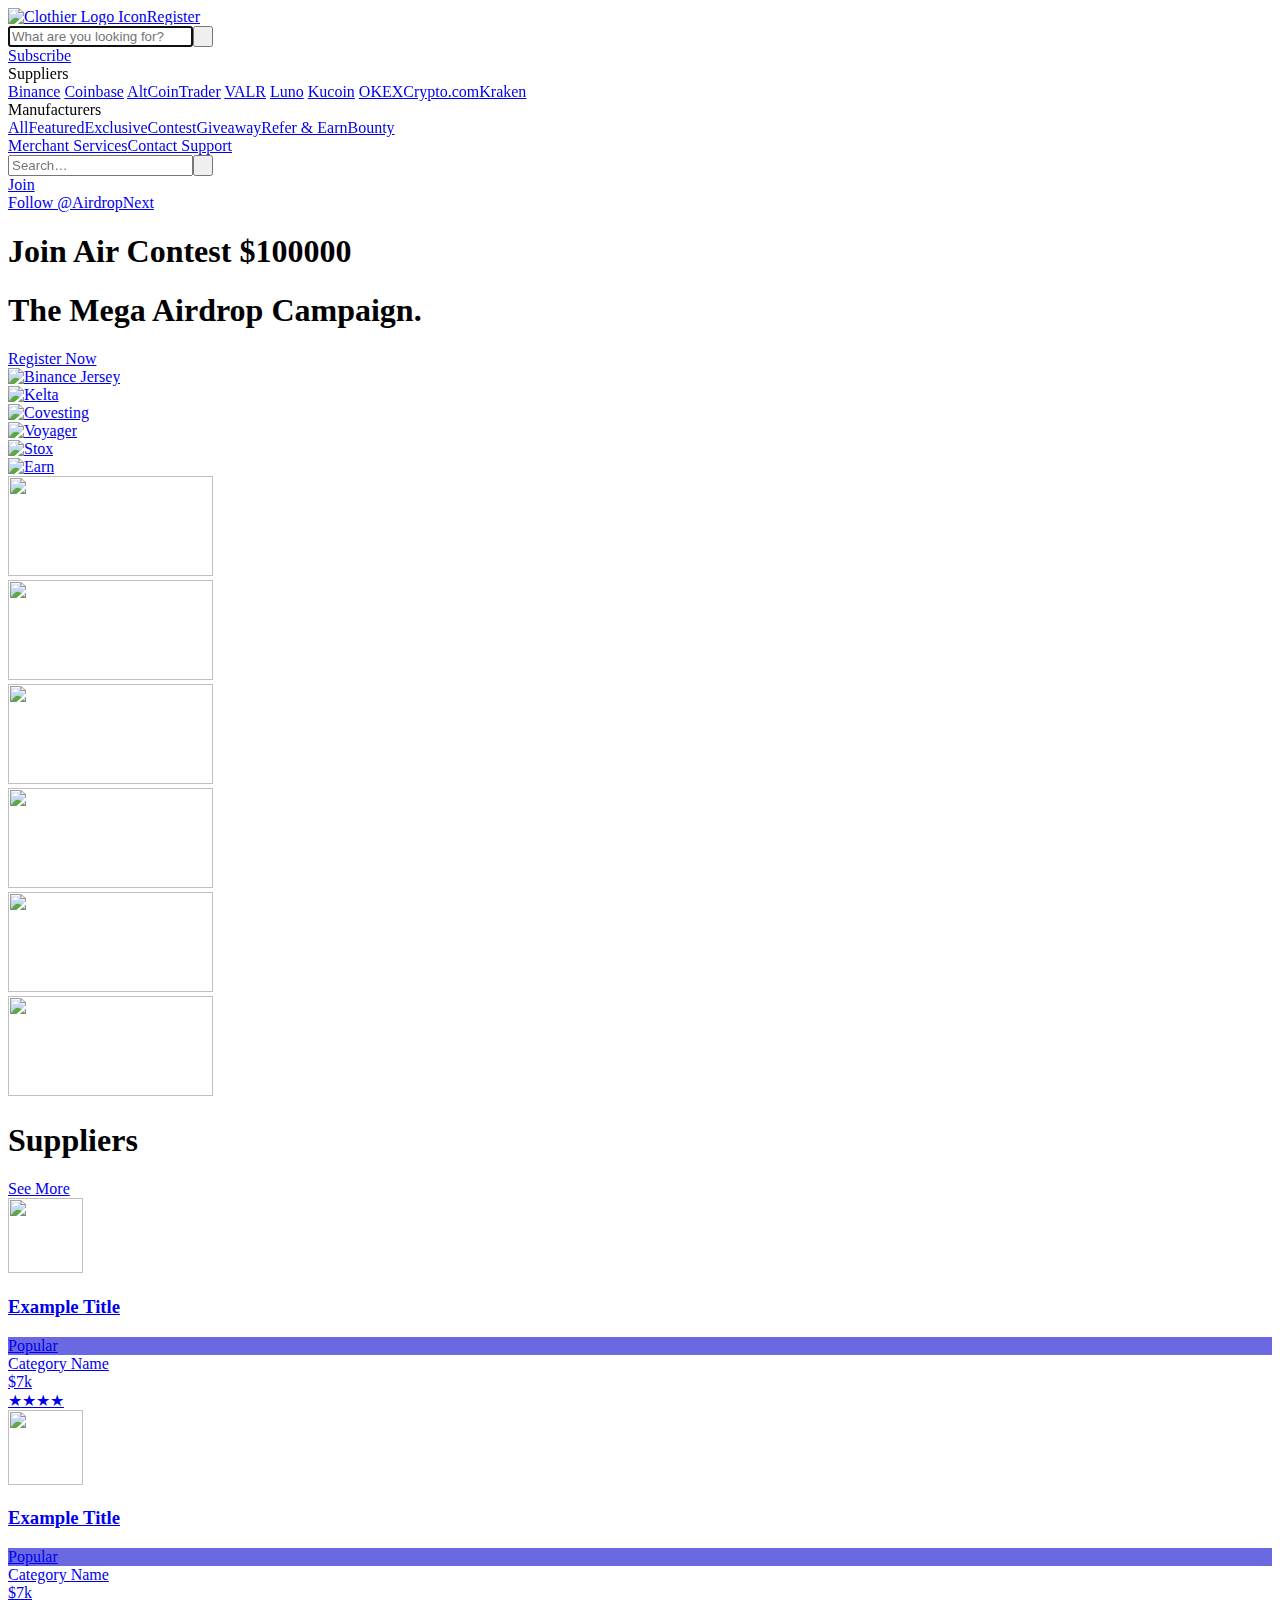
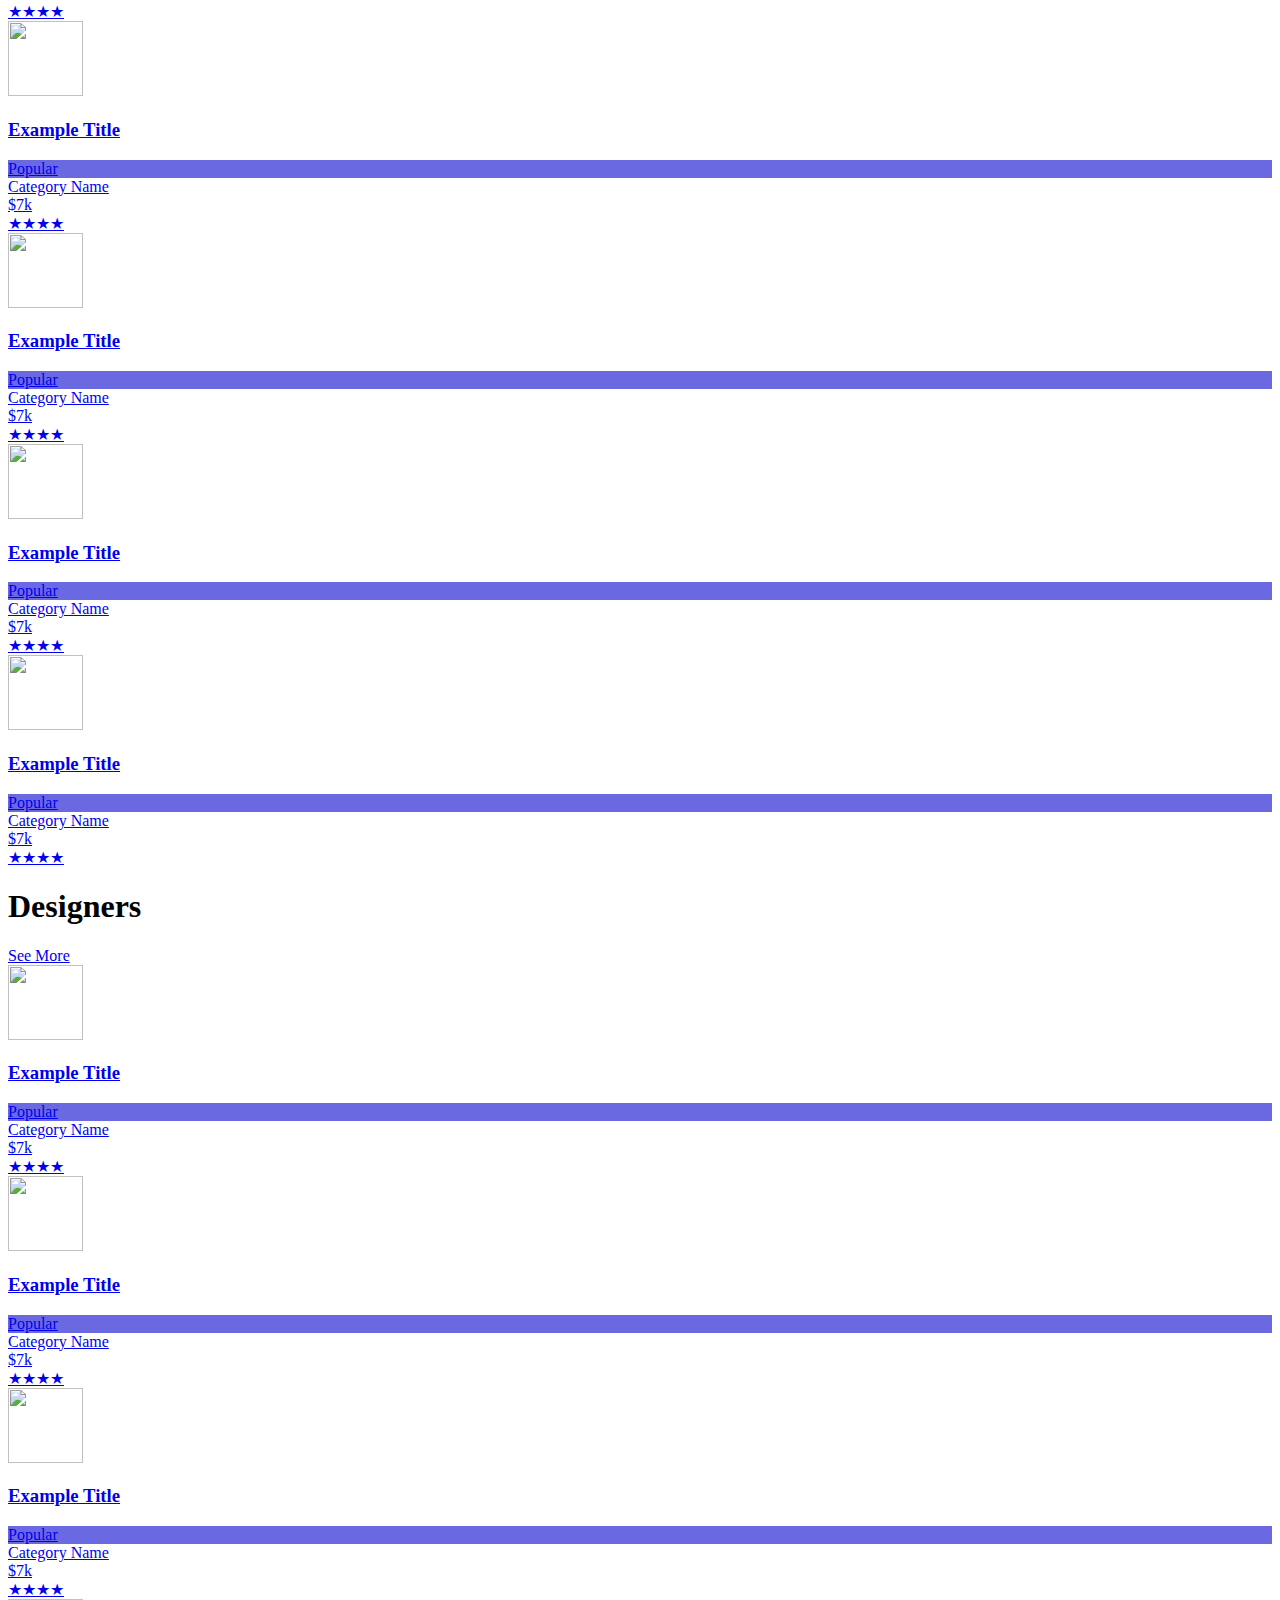
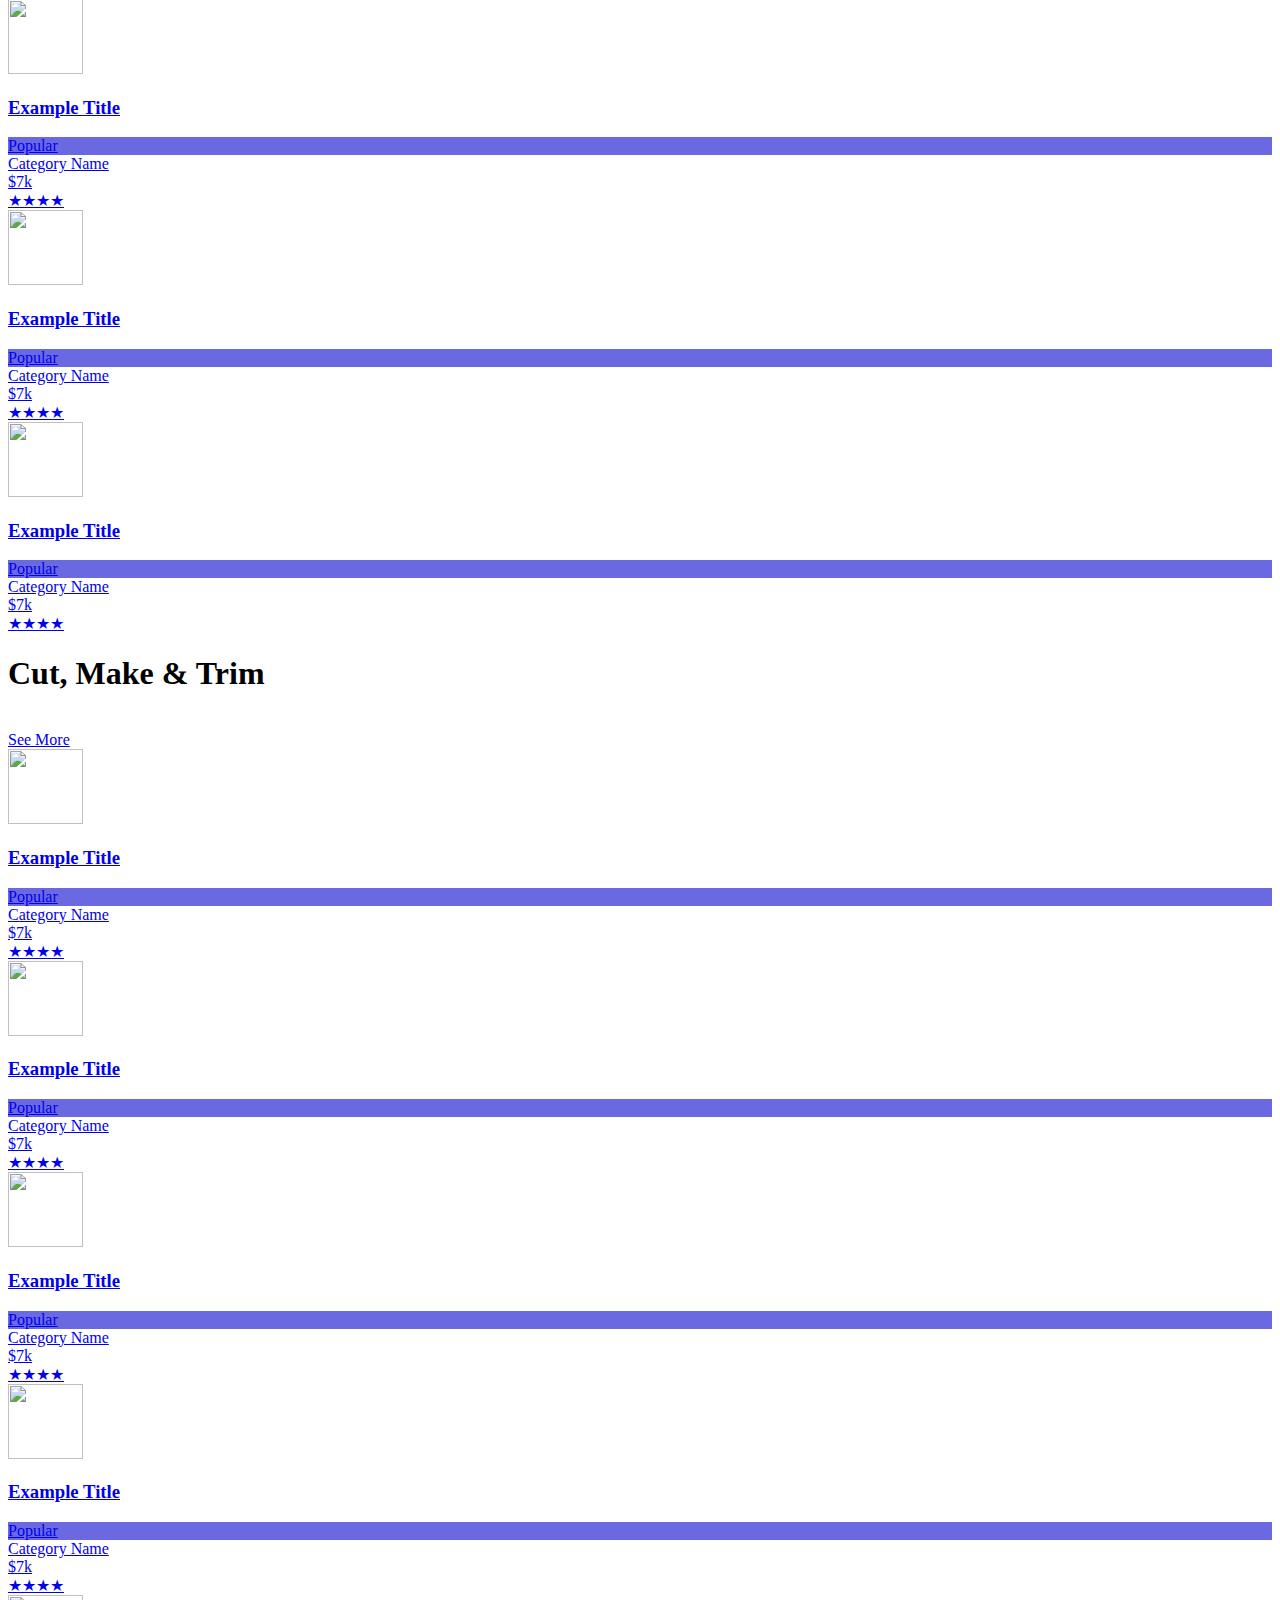
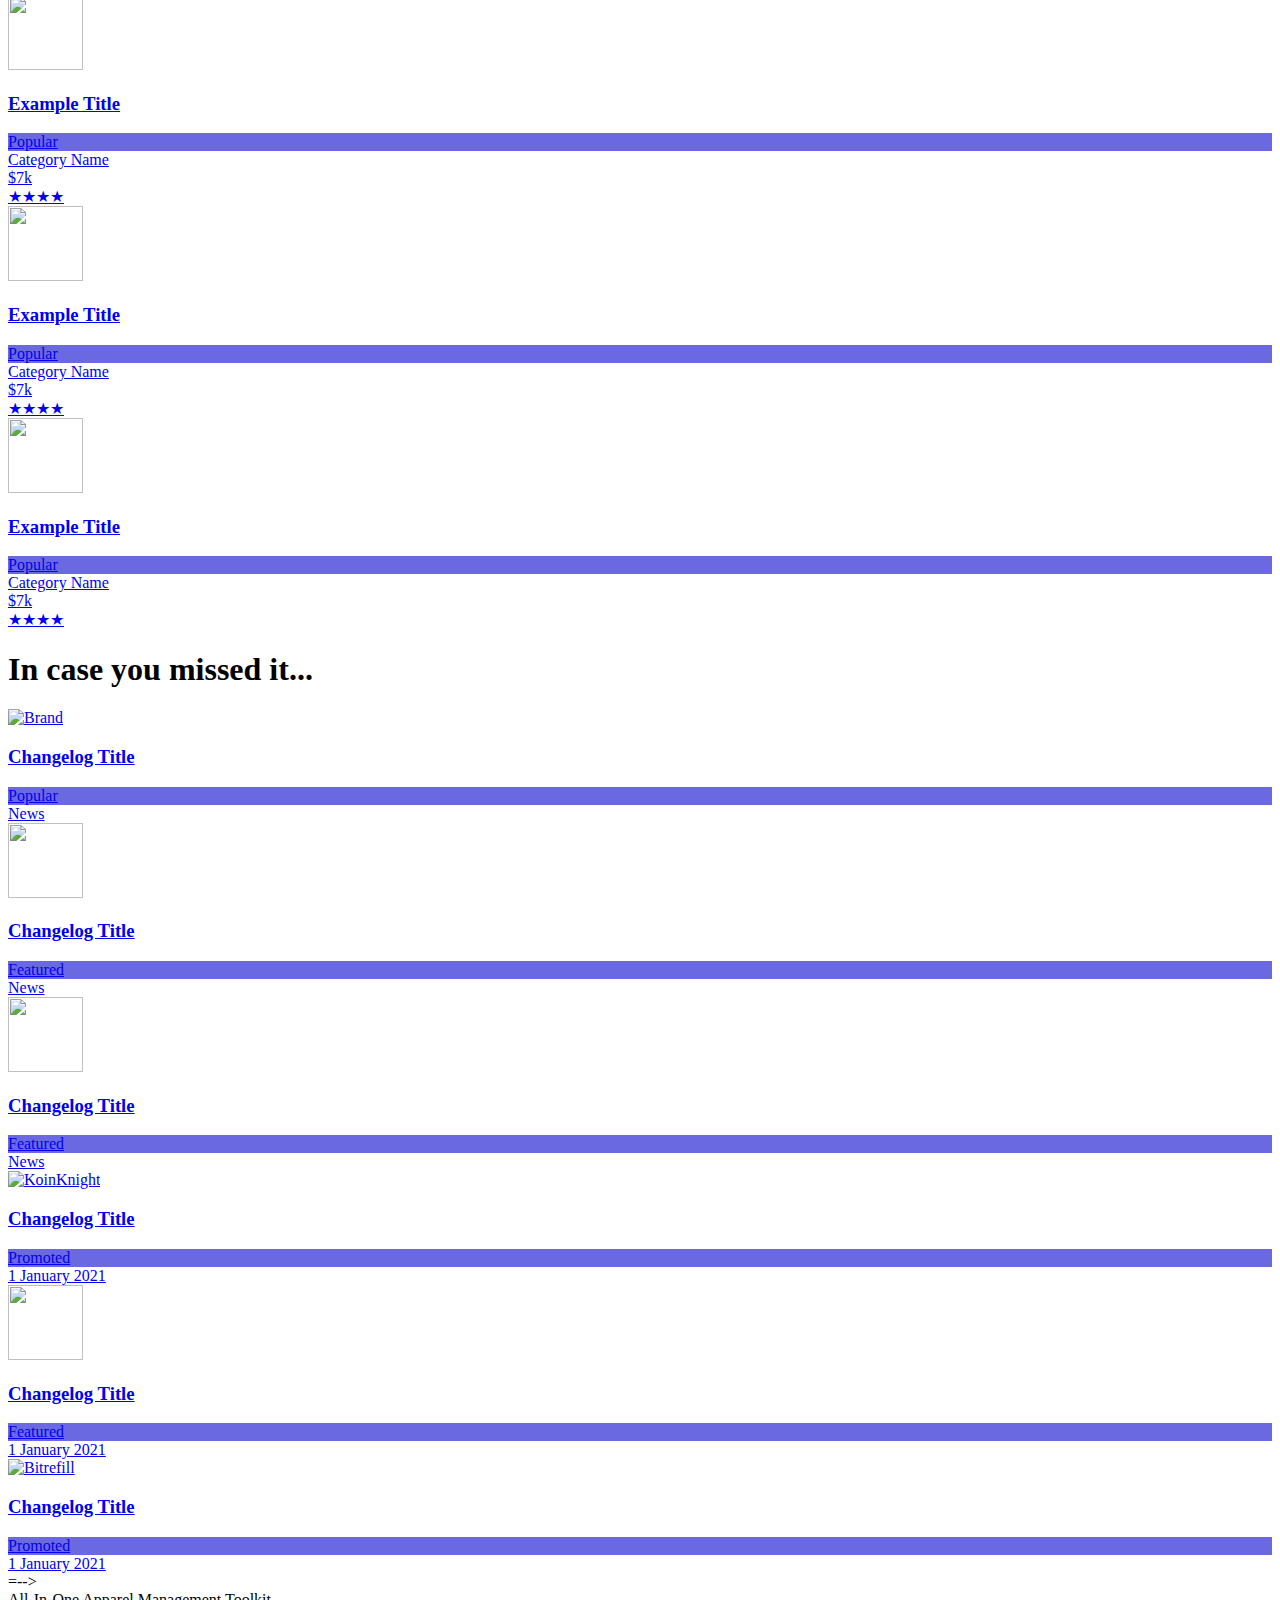
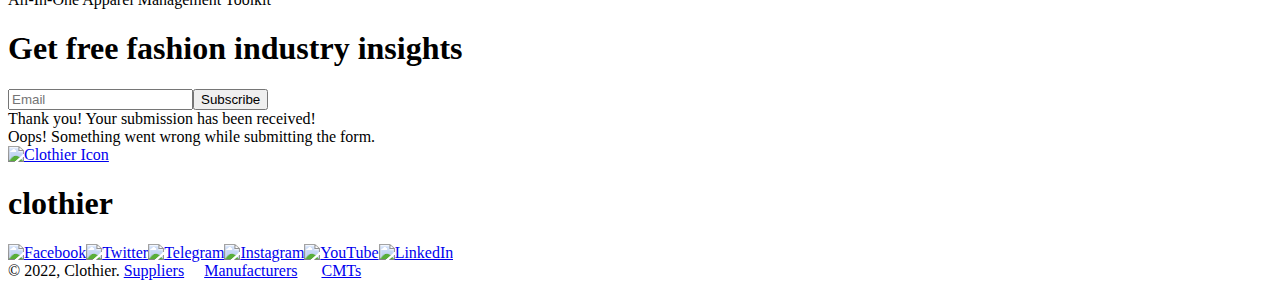
==== commit 5f2eb2a2: "Update index.html" ====
--- a/index.html
+++ b/index.html
@@ -1,7 +1,7 @@
 <!DOCTYPE html>
 <!-- This site was created in Webflow. http://www.webflow.com -->
 <!-- Last Published: Sat Jul 27 2019 18:18:51 GMT+0000 (UTC) -->
-<html data-wf-domain="airdropnext.webflow.io" data-wf-page=
+<html lang="en-za" data-wf-domain="airdropnext.webflow.io" data-wf-page=
 "5ba7e424b828fc4396530a9c" data-wf-site="5ba7e424b828fc638b530a9b"
 data-wf-status="1">
 <head>
@@ -75,14 +75,14 @@
           <div class="container-3 w-container">
             <a href="/" aria-current="page" class=
             "brand-2 w-nav-brand w--current"><img src=
-            "https://app.clothier.co.za/"
-            width="26" alt="MoonClub Logo" srcset=
-            "https://uploads-ssl.webflow.com/5ba7e424b828fc638b530a9b/5bb75cd779a1c3bfe9e00f93_airdropnext%20logo-p-500.png 500w, https://uploads-ssl.webflow.com/5ba7e424b828fc638b530a9b/5bb75cd779a1c3bfe9e00f93_airdropnext%20logo-p-800.png 800w, https://uploads-ssl.webflow.com/5ba7e424b828fc638b530a9b/5bb75cd779a1c3bfe9e00f93_airdropnext%20logo.png 1080w"
+            "https://cdn.shopify.com/s/files/1/0002/7960/9380/files/CLOTHIER_ICON_f6157e03-44e5-4fc8-9eb7-3797eff8dc89.png"
+            width="26" alt="Clothier Logo Icon" srcset=
+            "https://cdn.shopify.com/s/files/1/0002/7960/9380/files/CLOTHIER_ICON_f6157e03-44e5-4fc8-9eb7-3797eff8dc89.png 500w, https://cdn.shopify.com/s/files/1/0002/7960/9380/files/CLOTHIER_ICON_f6157e03-44e5-4fc8-9eb7-3797eff8dc89.png 800w, https://cdn.shopify.com/s/files/1/0002/7960/9380/files/CLOTHIER_ICON_f6157e03-44e5-4fc8-9eb7-3797eff8dc89.png 1080w"
             sizes=
             "(max-width: 767px) 26px, (max-width: 991px) 3vw, 26px"
             class="image-9"></a><a href=
-            "https://pay.moonclub.co.za/" target="_blank" class=
-            "button-9 w-button">Merchants</a>
+            "https://join.clothier.co.za/" target="_blank" class=
+            "button-9 w-button">Register</a>
             <div class=
             "div-search w-hidden-medium w-hidden-small w-hidden-tiny">
               <form action="/search" class="search-2 w-form">
@@ -229,12 +229,12 @@
   <div class="section-9 wf-section">
     <div class="div-block-42">
       <div class="div-block-43">
-        <script type="text/javascript" src=
-        "https://files.coinmarketcap.com/static/widget/coinMarquee.js"></script>
-        <div id="coinmarketcap-widget-marquee" coins=
-        "1,1027,1839,825,5426,2010,3408,52" currency="USD" theme=
-        "light" transparent="false" show-symbol-logo="true"></div>
-        <!---
+       
+  
+
+
+
+
 
 <div data-delay="4000" data-animation="slide" class=
         "slider w-slider" data-autoplay="false" data-easing="ease"
@@ -378,16 +378,21 @@
                     width="205" src=
                     "https://uploads-ssl.webflow.com/5ba8d21231e0097188d032e7/5bbd497db276f8b6495a4836_airdropnext%20banner.004.jpeg"
                     alt="" class="image-13"></div></a>
-                  </div>
-                  <div role="listitem" class=
+                  </div> 
+<div role="listitem" class=
                   "collection-item-3 w-dyn-item w-col w-col-2">
-                    <a href="https://airdropnext.com/airdrop/brave"
+                    <a href="https://www.kucoin.com/#/?r=2Muv8"
                     class="w-inline-block">
                     <div class="div-block-44"><img height="100"
                     width="205" src=
-                    "https://uploads-ssl.webflow.com/5ba8d21231e0097188d032e7/5bbd494cc00c5470550419de_airdropnext%20banner.003.jpeg"
+                    "https://uploads-ssl.webflow.com/5ba8d21231e0097188d032e7/5bbd497db276f8b6495a4836_airdropnext%20banner.004.jpeg"
                     alt="" class="image-13"></div></a>
                   </div>
+                
+
+   
+
+
                 </div>
               </div>
             </div>
@@ -402,7 +407,7 @@
           "w-hidden-main w-hidden-medium w-hidden-small w-hidden-tiny w-slider-nav w-round">
           </div>
         </div>
--->
+
 
 
       </div>
@@ -426,152 +431,167 @@
       <div class="w-dyn-list">
         <div role="list" class=
         "featured-airdrop-list w-dyn-items w-row">
-          <div role="listitem" class=
-          "collection-item-2 w-dyn-item w-col w-col-4">
-            <a href="/exchanges/binance" class=
-            "link-block-9 w-inline-block">
-            <div data-w-id="9500215a-a292-d698-329e-beee844bc1e5"
-            class="div-airdrop-list">
-              <img width="80" height="80" alt="Brand" src=
-              "/A2AA4A27-2597-41F3-94AC-33598ADF507E.png" class=
-              "airdrop-logo">
-              <h1 class="airdrop-name">Supplier Name</h1>
-              <div class="category featured-list">
-                Exchange
-              </div>
-              <div style="background-color:#6a69e1" class="label">
-                Popular
-              </div>
-              <div class="airdrop-value">
-                from R300
-              </div>
-              <div class="airdrop-rating">
-                ★★★★★
-              </div>
-            </div></a>
-          </div>
-          <div role="listitem" class=
-          "collection-item-2 w-dyn-item w-col w-col-4">
-            <a href="/exchanges/coinbase" class=
-            "link-block-9 w-inline-block">
-            <div data-w-id="9500215a-a292-d698-329e-beee844bc1e5"
-            class="div-airdrop-list">
-              <img width="80" height="80" alt="Coinbase" src=
-              "/7BEDED5D-4742-4090-8754-9A153D969A90.png" class=
-              "airdrop-logo">
-              <h1 class="airdrop-name">Supplier Name</h1>
-              <div class="category featured-list">
-                Exchange
-              </div>
-              <div style="background-color:#6a69e1" class="label">
-                Popular
-              </div>
-              <div class="airdrop-value">
-                from R100
-              </div>
-              <div class="airdrop-rating">
-                ★★★★★
-              </div>
-            </div></a>
-          </div>
-          <div role="listitem" class=
-          "collection-item-2 w-dyn-item w-col w-col-4">
-            <a href="/exchanges/kucoin" class=
-            "link-block-9 w-inline-block">
-            <div data-w-id="9500215a-a292-d698-329e-beee844bc1e5"
-            class="div-airdrop-list">
-              <img width="80" height="80" alt="Kucoin" src=
-              "/A6C98BCB-3466-498D-9C76-ED8F02581E87.png" class=
-              "airdrop-logo">
-              <h1 class="airdrop-name">Supplier Name</h1>
-              <div class="category featured-list">
-                Exchange
-              </div>
-              <div style="background-color:blue" class="label">
-                Featured
-              </div>
-              <div class="airdrop-value">
-                from R300
-              </div>
-              <div class="airdrop-rating w-condition-invisible">
-                ★★★★★
-              </div>
-            </div></a>
-          </div>
-          <div role="listitem" class=
-          "collection-item-2 w-dyn-item w-col w-col-4">
-            <a href="/exchanges/valr" class=
-            "link-block-9 w-inline-block">
-            <div data-w-id="9500215a-a292-d698-329e-beee844bc1e5"
-            class="div-airdrop-list">
-              <img width="80" height="80" alt="VALR" src=
-              "E29F29C5-7709-4EBE-80F5-D31EE0D8DC30.jpeg" sizes=
-              "80px" srcset=
-              "/E29F29C5-7709-4EBE-80F5-D31EE0D8DC30.jpeg 500w, E29F29C5-7709-4EBE-80F5-D31EE0D8DC30.jpeg 800w, E29F29C5-7709-4EBE-80F5-D31EE0D8DC30.jpeg 960w"
-              class="airdrop-logo">
-              <h1 class="airdrop-name">Supplier Name</h1>
-              <div class="category featured-list">
-                Exchange
-              </div>
-              <div style="background-color:#6a69e1" class="label">
-                Featured
-              </div>
-              <div class="airdrop-value">
-                from R100
-              </div>
-              <div class="airdrop-rating">
-                ★★★★★
-              </div>
-            </div></a>
-          </div>
-          <div role="listitem" class=
-          "collection-item-2 w-dyn-item w-col w-col-4">
-            <a href="/exchanges/altcointrader" class=
-            "link-block-9 w-inline-block">
-            <div data-w-id="9500215a-a292-d698-329e-beee844bc1e5"
-            class="div-airdrop-list">
-              <img width="80" height="80" alt="AltCoinTrader" src=
-              "/2AE05B6A-8156-4C8D-B974-008888B517BF.png" class=
-              "airdrop-logo">
-              <h1 class="airdrop-name">Supplier Name</h1>
-              <div class="category featured-list">
-                Exchanges
-              </div>
-              <div style="background-color:#6a69e1" class="label">
-                Featured
-              </div>
-              <div class="airdrop-value">
-                $3.95
-              </div>
-              <div class="airdrop-rating">
-                ★★★★★
-              </div>
-            </div></a>
-          </div>
-          <div role="listitem" class=
-          "collection-item-2 w-dyn-item w-col w-col-4">
-            <a href="/exchanges/luno" class=
-            "link-block-9 w-inline-block">
-            <div data-w-id="9500215a-a292-d698-329e-beee844bc1e5"
-            class="div-airdrop-list">
-              <img width="80" height="80" alt="Luno" src=
-              "/4F5FF6E8-D2B9-4F3A-9D75-A498B85492A8.png" class=
-              "airdrop-logo">
-              <h1 class="airdrop-name">Supplier Name</h1>
-              <div class="category featured-list">
-                Exchange
-              </div>
-              <div style="background-color:#6a69e1" class="label">
-                Promoted
-              </div>
-              <div class="airdrop-value">
-                $0.05
-              </div>
-              <div class="airdrop-rating">
-                ★★★★★
-              </div>
-            </div></a>
-          </div>
+          
+
+  <div role="listitem" class=
+          "collection-item w-dyn-item w-col w-col-2">
+            <a href="/cmts/sample" class=
+            "link-block-12 w-inline-block">
+            <div class="div-block-4 vertical div-block">
+              <img width="75" height="75" alt="" src=
+              "/A2A1AFC2-124B-45A3-9BE5-7144CE40EBE8.png"
+              class="image-2">
+              <h3 class="airdrop-name vertical"> Example Title </h3>
+              <div style="background-color:#6a69e1" class=
+              "label vertical-label vertical-label-tablet">
+                Popular
+              </div>
+              <div class="category vertical">
+                Category Name
+              </div>
+              <div class="airdrop-value vertical">
+                $7k
+              </div>
+              <div class="airdrop-rating vertical">
+                ★★★★
+              </div>
+            </div></a>
+          </div>
+
+
+
+           <div role="listitem" class=
+          "collection-item w-dyn-item w-col w-col-2">
+            <a href="/cmts/sample" class=
+            "link-block-12 w-inline-block">
+            <div class="div-block-4 vertical div-block">
+              <img width="75" height="75" alt="" src=
+              "/A2A1AFC2-124B-45A3-9BE5-7144CE40EBE8.png"
+              class="image-2">
+              <h3 class="airdrop-name vertical"> Example Title </h3>
+              <div style="background-color:#6a69e1" class=
+              "label vertical-label vertical-label-tablet">
+                Popular
+              </div>
+              <div class="category vertical">
+                Category Name
+              </div>
+              <div class="airdrop-value vertical">
+                $7k
+              </div>
+              <div class="airdrop-rating vertical">
+                ★★★★
+              </div>
+            </div></a>
+          </div>
+
+
+            <div role="listitem" class=
+          "collection-item w-dyn-item w-col w-col-2">
+            <a href="/cmts/sample" class=
+            "link-block-12 w-inline-block">
+            <div class="div-block-4 vertical div-block">
+              <img width="75" height="75" alt="" src=
+              "/A2A1AFC2-124B-45A3-9BE5-7144CE40EBE8.png"
+              class="image-2">
+              <h3 class="airdrop-name vertical"> Example Title </h3>
+              <div style="background-color:#6a69e1" class=
+              "label vertical-label vertical-label-tablet">
+                Popular
+              </div>
+              <div class="category vertical">
+                Category Name
+              </div>
+              <div class="airdrop-value vertical">
+                $7k
+              </div>
+              <div class="airdrop-rating vertical">
+                ★★★★
+              </div>
+            </div></a>
+          </div>
+
+
+           <div role="listitem" class=
+          "collection-item w-dyn-item w-col w-col-2">
+            <a href="/cmts/sample" class=
+            "link-block-12 w-inline-block">
+            <div class="div-block-4 vertical div-block">
+              <img width="75" height="75" alt="" src=
+              "/A2A1AFC2-124B-45A3-9BE5-7144CE40EBE8.png"
+              class="image-2">
+              <h3 class="airdrop-name vertical"> Example Title </h3>
+              <div style="background-color:#6a69e1" class=
+              "label vertical-label vertical-label-tablet">
+                Popular
+              </div>
+              <div class="category vertical">
+                Category Name
+              </div>
+              <div class="airdrop-value vertical">
+                $7k
+              </div>
+              <div class="airdrop-rating vertical">
+                ★★★★
+              </div>
+            </div></a>
+          </div>
+
+
+
+           <div role="listitem" class=
+          "collection-item w-dyn-item w-col w-col-2">
+            <a href="/cmts/sample" class=
+            "link-block-12 w-inline-block">
+            <div class="div-block-4 vertical div-block">
+              <img width="75" height="75" alt="" src=
+              "/A2A1AFC2-124B-45A3-9BE5-7144CE40EBE8.png"
+              class="image-2">
+              <h3 class="airdrop-name vertical"> Example Title </h3>
+              <div style="background-color:#6a69e1" class=
+              "label vertical-label vertical-label-tablet">
+                Popular
+              </div>
+              <div class="category vertical">
+                Category Name
+              </div>
+              <div class="airdrop-value vertical">
+                $7k
+              </div>
+              <div class="airdrop-rating vertical">
+                ★★★★
+              </div>
+            </div></a>
+          </div>
+
+
+
+           <div role="listitem" class=
+          "collection-item w-dyn-item w-col w-col-2">
+            <a href="/cmts/sample" class=
+            "link-block-12 w-inline-block">
+            <div class="div-block-4 vertical div-block">
+              <img width="75" height="75" alt="" src=
+              "/A2A1AFC2-124B-45A3-9BE5-7144CE40EBE8.png"
+              class="image-2">
+              <h3 class="airdrop-name vertical"> Example Title </h3>
+              <div style="background-color:#6a69e1" class=
+              "label vertical-label vertical-label-tablet">
+                Popular
+              </div>
+              <div class="category vertical">
+                Category Name
+              </div>
+              <div class="airdrop-value vertical">
+                $7k
+              </div>
+              <div class="airdrop-rating vertical">
+                ★★★★
+              </div>
+            </div></a>
+          </div>
+
+
         </div>
       </div>
     </div>
@@ -772,16 +792,412 @@
   </div>
 
 
+-->
+
   <div class="section-13 wf-section">
     <div class="div-block-52">
       <div>
-        <h1 class="heading-list trending-airdrop">Trending</h1>
+        <h1 class="heading-list trending-airdrop">Designers</h1>
       </div>
       <div>
         <div class="text-block-18">
-          <a style="visibility: hidden!important;" href="/trending"
+          <a href="/designers"
           class="link-2">See More</a>
         </div>
+      </div>
+    </div>
+  </div>
+  <div class="section-14 wf-section">
+    <div class="airdrop-list _3">
+      <div class="w-dyn-list">
+        <div role="list" class=
+        "trending-airdrop-list w-dyn-items w-row">
+          
+
+  <div role="listitem" class=
+          "collection-item w-dyn-item w-col w-col-2">
+            <a href="/cmts/sample" class=
+            "link-block-12 w-inline-block">
+            <div class="div-block-4 vertical div-block">
+              <img width="75" height="75" alt="" src=
+              "/A2A1AFC2-124B-45A3-9BE5-7144CE40EBE8.png"
+              class="image-2">
+              <h3 class="airdrop-name vertical"> Example Title </h3>
+              <div style="background-color:#6a69e1" class=
+              "label vertical-label vertical-label-tablet">
+                Popular
+              </div>
+              <div class="category vertical">
+                Category Name
+              </div>
+              <div class="airdrop-value vertical">
+                $7k
+              </div>
+              <div class="airdrop-rating vertical">
+                ★★★★
+              </div>
+            </div></a>
+          </div>
+
+
+
+           <div role="listitem" class=
+          "collection-item w-dyn-item w-col w-col-2">
+            <a href="/cmts/sample" class=
+            "link-block-12 w-inline-block">
+            <div class="div-block-4 vertical div-block">
+              <img width="75" height="75" alt="" src=
+              "/A2A1AFC2-124B-45A3-9BE5-7144CE40EBE8.png"
+              class="image-2">
+              <h3 class="airdrop-name vertical"> Example Title </h3>
+              <div style="background-color:#6a69e1" class=
+              "label vertical-label vertical-label-tablet">
+                Popular
+              </div>
+              <div class="category vertical">
+                Category Name
+              </div>
+              <div class="airdrop-value vertical">
+                $7k
+              </div>
+              <div class="airdrop-rating vertical">
+                ★★★★
+              </div>
+            </div></a>
+          </div>
+
+
+
+            <div role="listitem" class=
+          "collection-item w-dyn-item w-col w-col-2">
+            <a href="/cmts/sample" class=
+            "link-block-12 w-inline-block">
+            <div class="div-block-4 vertical div-block">
+              <img width="75" height="75" alt="" src=
+              "/A2A1AFC2-124B-45A3-9BE5-7144CE40EBE8.png"
+              class="image-2">
+              <h3 class="airdrop-name vertical"> Example Title </h3>
+              <div style="background-color:#6a69e1" class=
+              "label vertical-label vertical-label-tablet">
+                Popular
+              </div>
+              <div class="category vertical">
+                Category Name
+              </div>
+              <div class="airdrop-value vertical">
+                $7k
+              </div>
+              <div class="airdrop-rating vertical">
+                ★★★★
+              </div>
+            </div></a>
+          </div>
+
+
+
+
+           <div role="listitem" class=
+          "collection-item w-dyn-item w-col w-col-2">
+            <a href="/cmts/sample" class=
+            "link-block-12 w-inline-block">
+            <div class="div-block-4 vertical div-block">
+              <img width="75" height="75" alt="" src=
+              "/A2A1AFC2-124B-45A3-9BE5-7144CE40EBE8.png"
+              class="image-2">
+              <h3 class="airdrop-name vertical"> Example Title </h3>
+              <div style="background-color:#6a69e1" class=
+              "label vertical-label vertical-label-tablet">
+                Popular
+              </div>
+              <div class="category vertical">
+                Category Name
+              </div>
+              <div class="airdrop-value vertical">
+                $7k
+              </div>
+              <div class="airdrop-rating vertical">
+                ★★★★
+              </div>
+            </div></a>
+          </div>
+
+
+
+           <div role="listitem" class=
+          "collection-item w-dyn-item w-col w-col-2">
+            <a href="/cmts/sample" class=
+            "link-block-12 w-inline-block">
+            <div class="div-block-4 vertical div-block">
+              <img width="75" height="75" alt="" src=
+              "/A2A1AFC2-124B-45A3-9BE5-7144CE40EBE8.png"
+              class="image-2">
+              <h3 class="airdrop-name vertical"> Example Title </h3>
+              <div style="background-color:#6a69e1" class=
+              "label vertical-label vertical-label-tablet">
+                Popular
+              </div>
+              <div class="category vertical">
+                Category Name
+              </div>
+              <div class="airdrop-value vertical">
+                $7k
+              </div>
+              <div class="airdrop-rating vertical">
+                ★★★★
+              </div>
+            </div></a>
+          </div>
+
+
+
+            <div role="listitem" class=
+          "collection-item w-dyn-item w-col w-col-2">
+            <a href="/cmts/sample" class=
+            "link-block-12 w-inline-block">
+            <div class="div-block-4 vertical div-block">
+              <img width="75" height="75" alt="" src=
+              "/A2A1AFC2-124B-45A3-9BE5-7144CE40EBE8.png"
+              class="image-2">
+              <h3 class="airdrop-name vertical"> Example Title </h3>
+              <div style="background-color:#6a69e1" class=
+              "label vertical-label vertical-label-tablet">
+                Popular
+              </div>
+              <div class="category vertical">
+                Category Name
+              </div>
+              <div class="airdrop-value vertical">
+                $7k
+              </div>
+              <div class="airdrop-rating vertical">
+                ★★★★
+              </div>
+            </div></a>
+          </div>
+        </div>
+      </div>
+    </div>
+  </div>
+
+
+  <div id="CMTs" class="section-13 wf-section">
+    <div class="div-block-52">
+      <div>
+        <h1 class="heading-list popular-airdrop">Cut, Make & Trim</h1><br>
+      </div>
+      <div>
+        <div class="text-block-18">
+          <a href="#" class=
+          "link-2">See More</a>
+        </div>
+      </div>
+    </div>
+  </div>
+  <div class="section-11 wf-section">
+    
+
+    <div class="airdrop-list _4">
+      <div class="w-dyn-list">
+        <div role="list" class=
+        "trending-airdrop-list w-dyn-items w-row">
+        
+
+    <div role="listitem" class=
+          "collection-item w-dyn-item w-col w-col-2">
+            <a href="/cmts/sample" class=
+            "link-block-12 w-inline-block">
+            <div class="div-block-4 vertical div-block">
+              <img width="75" height="75" alt="" src=
+              "/A2A1AFC2-124B-45A3-9BE5-7144CE40EBE8.png"
+              class="image-2">
+              <h3 class="airdrop-name vertical"> Example Title </h3>
+              <div style="background-color:#6a69e1" class=
+              "label vertical-label vertical-label-tablet">
+                Popular
+              </div>
+              <div class="category vertical">
+                Category Name
+              </div>
+              <div class="airdrop-value vertical">
+                $7k
+              </div>
+              <div class="airdrop-rating vertical">
+                ★★★★
+              </div>
+            </div></a>
+          </div>
+
+
+
+            <div role="listitem" class=
+          "collection-item w-dyn-item w-col w-col-2">
+            <a href="/cmts/sample" class=
+            "link-block-12 w-inline-block">
+            <div class="div-block-4 vertical div-block">
+              <img width="75" height="75" alt="" src=
+              "/A2A1AFC2-124B-45A3-9BE5-7144CE40EBE8.png"
+              class="image-2">
+              <h3 class="airdrop-name vertical"> Example Title </h3>
+              <div style="background-color:#6a69e1" class=
+              "label vertical-label vertical-label-tablet">
+                Popular
+              </div>
+              <div class="category vertical">
+                Category Name
+              </div>
+              <div class="airdrop-value vertical">
+                $7k
+              </div>
+              <div class="airdrop-rating vertical">
+                ★★★★
+              </div>
+            </div></a>
+          </div>
+
+  <div role="listitem" class=
+          "collection-item w-dyn-item w-col w-col-2">
+            <a href="/cmts/sample" class=
+            "link-block-12 w-inline-block">
+            <div class="div-block-4 vertical div-block">
+              <img width="75" height="75" alt="" src=
+              "/A2A1AFC2-124B-45A3-9BE5-7144CE40EBE8.png"
+              class="image-2">
+              <h3 class="airdrop-name vertical"> Example Title </h3>
+              <div style="background-color:#6a69e1" class=
+              "label vertical-label vertical-label-tablet">
+                Popular
+              </div>
+              <div class="category vertical">
+                Category Name
+              </div>
+              <div class="airdrop-value vertical">
+                $7k
+              </div>
+              <div class="airdrop-rating vertical">
+                ★★★★
+              </div>
+            </div></a>
+          </div>
+
+           <div role="listitem" class=
+          "collection-item w-dyn-item w-col w-col-2">
+            <a href="/cmts/sample" class=
+            "link-block-12 w-inline-block">
+            <div class="div-block-4 vertical div-block">
+              <img width="75" height="75" alt="" src=
+              "/A2A1AFC2-124B-45A3-9BE5-7144CE40EBE8.png"
+              class="image-2">
+              <h3 class="airdrop-name vertical"> Example Title </h3>
+              <div style="background-color:#6a69e1" class=
+              "label vertical-label vertical-label-tablet">
+                Popular
+              </div>
+              <div class="category vertical">
+                Category Name
+              </div>
+              <div class="airdrop-value vertical">
+                $7k
+              </div>
+              <div class="airdrop-rating vertical">
+                ★★★★
+              </div>
+            </div></a>
+          </div>
+
+
+
+           <div role="listitem" class=
+          "collection-item w-dyn-item w-col w-col-2">
+            <a href="/cmts/sample" class=
+            "link-block-12 w-inline-block">
+            <div class="div-block-4 vertical div-block">
+              <img width="75" height="75" alt="" src=
+              "/A2A1AFC2-124B-45A3-9BE5-7144CE40EBE8.png"
+              class="image-2">
+              <h3 class="airdrop-name vertical"> Example Title </h3>
+              <div style="background-color:#6a69e1" class=
+              "label vertical-label vertical-label-tablet">
+                Popular
+              </div>
+              <div class="category vertical">
+                Category Name
+              </div>
+              <div class="airdrop-value vertical">
+                $7k
+              </div>
+              <div class="airdrop-rating vertical">
+                ★★★★
+              </div>
+            </div></a>
+          </div>
+
+
+            <div role="listitem" class=
+          "collection-item w-dyn-item w-col w-col-2">
+            <a href="/cmts/sample" class=
+            "link-block-12 w-inline-block">
+            <div class="div-block-4 vertical div-block">
+              <img width="75" height="75" alt="" src=
+              "/A2A1AFC2-124B-45A3-9BE5-7144CE40EBE8.png"
+              class="image-2">
+              <h3 class="airdrop-name vertical"> Example Title </h3>
+              <div style="background-color:#6a69e1" class=
+              "label vertical-label vertical-label-tablet">
+                Popular
+              </div>
+              <div class="category vertical">
+                Category Name
+              </div>
+              <div class="airdrop-value vertical">
+                $7k
+              </div>
+              <div class="airdrop-rating vertical">
+                ★★★★
+              </div>
+            </div></a>
+          </div>
+
+
+           <div role="listitem" class=
+          "collection-item w-dyn-item w-col w-col-2">
+            <a href="/cmts/sample" class=
+            "link-block-12 w-inline-block">
+            <div class="div-block-4 vertical div-block">
+              <img width="75" height="75" alt="" src=
+              "/A2A1AFC2-124B-45A3-9BE5-7144CE40EBE8.png"
+              class="image-2">
+              <h3 class="airdrop-name vertical"> Example Title </h3>
+              <div style="background-color:#6a69e1" class=
+              "label vertical-label vertical-label-tablet">
+                Popular
+              </div>
+              <div class="category vertical">
+                Category Name
+              </div>
+              <div class="airdrop-value vertical">
+                $7k
+              </div>
+              <div class="airdrop-rating vertical">
+                ★★★★
+              </div>
+            </div></a>
+          </div>
+        </div>
+      </div>
+    </div>
+
+
+
+
+
+
+
+  </div>
+  <div class="section-26 wf-section">
+    <div class="div-block-125">
+      <div>
+        <h1 class="heading-list popular-airdrop">In case you missed it...
+</h1>
       </div>
     </div>
   </div>
@@ -792,340 +1208,13 @@
         "trending-airdrop-list w-dyn-items w-row">
           <div role="listitem" class=
           "collection-item w-dyn-item w-col w-col-2">
-            <a href="/trending/betu" target="_blank" class=
-            "link-block-11 w-inline-block">
-            <div class="div-block-4 vertical div-block">
-              <img width="75" height="75" alt="BetU Fantasy" src=
-              "/7716B442-D020-4531-BC27-6BE5BD3A7348.png" class=
-              "image-2">
-              <h3 class="airdrop-name vertical">BetU Fantasy</h3>
-              <div style="background-color:#6a69e1" class=
-              "label vertical-label vertical-label-tablet">
-                Promoted
-              </div>
-              <div class="category vertical">
-                Betting
-              </div>
-              <div class="airdrop-value vertical"></div>
-              <div class="airdrop-rating vertical">
-                ★★★★
-              </div>
-            </div></a>
-          </div>
-          <div role="listitem" class=
-          "collection-item w-dyn-item w-col w-col-2">
-            <a href="https://coinmarketcap.com/invite?ref=2HPBESDP"
-            target="_blank" class="link-block-11 w-inline-block">
-            <div class="div-block-4 vertical div-block">
-              <img width="75" height="75" alt="CoinMarketCap" src=
-              "/D45A2C7D-2B41-44C4-8B99-76D4BDF1A3DB.png" class=
-              "image-2">
-              <h3 class="airdrop-name vertical">CoinMarketCap</h3>
-              <div style="background-color:#6a69e1" class=
-              "label vertical-label vertical-label-tablet">
-                Popular
-              </div>
-              <div class="category vertical">
-                Tracking
-              </div>
-              <div class="airdrop-value vertical"></div>
-              <div class="airdrop-rating vertical">
-                ★★★★★
-              </div>
-            </div></a>
-          </div>
-          <div role="listitem" class=
-          "collection-item w-dyn-item w-col w-col-2">
-            <a href="https://opensea.io" target="_blank" class=
-            "link-block-11 w-inline-block">
-            <div class="div-block-4 vertical div-block">
-              <img width="75" height="75" alt="Opensea" src=
-              "/0D78434F-F9EC-4811-B498-52AB8046B37D.png" class=
-              "image-2">
-              <h3 class="airdrop-name vertical">Opensea</h3>
-              <div style="background-color:#6a69e1" class=
-              "label vertical-label vertical-label-tablet">
-                Featured
-              </div>
-              <div class="category vertical">
-                NFTs
-              </div>
-              <div class="airdrop-value vertical"></div>
-              <div class="airdrop-rating vertical">
-                ★★★★
-              </div>
-            </div></a>
-          </div>
-          <div role="listitem" class=
-          "collection-item w-dyn-item w-col w-col-2">
-            <a href=
-            "https://www.koinknight.com/?referral_code=0ccb3fec"
-            target="_blank" class="link-block-11 w-inline-block">
-            <div class="div-block-4 vertical div-block">
-              <img width="75" height="75" alt="KoinKnight" src=
-              "/160630E7-E711-407D-ACBF-2E59D41C7085.png" class=
-              "image-2">
-              <h3 class="airdrop-name vertical">KoinKnight</h3>
-              <div style="background-color:#6a69e1" class=
-              "label vertical-label vertical-label-tablet">
-                Promoted
-              </div>
-              <div class="category vertical">
-                Arbitrage
-              </div>
-              <div class="airdrop-value vertical"></div>
-              <div class="airdrop-rating vertical">
-                ★★★★
-              </div>
-            </div></a>
-          </div>
-          <div role="listitem" class=
-          "collection-item w-dyn-item w-col w-col-2">
-            <a href=
-            "https://web.yellowcard.io/auth/signup/?referral=42848941"
-            target="_blank" class="link-block-11 w-inline-block">
-            <div class="div-block-4 vertical div-block">
-              <img width="75" height="75" alt="Yellowcard" src=
-              "/AF72C521-8E59-48AB-8B3F-6E22747682C4.png" class=
-              "image-2">
-              <h3 class="airdrop-name vertical">Yellowcard</h3>
-              <div style="background-color:#6a69e1" class=
-              "label vertical-label vertical-label-tablet">
-                Featured
-              </div>
-              <div class="category vertical">
-                Wallet
-              </div>
-              <div class="airdrop-value vertical"></div>
-              <div class="airdrop-rating vertical">
-                ★★★★
-              </div>
-            </div></a>
-          </div>
-          <div role="listitem" class=
-          "collection-item w-dyn-item w-col w-col-2">
-            <a href="/trending/bitrefill" class=
-            "link-block-11 w-inline-block">
-            <div class="div-block-4 vertical div-block">
-              <img width="75" height="75" alt="Bitrefill" src=
-              "/3E069943-35C4-49DD-9388-1B247500A1A0.png" class=
-              "image-2">
-              <h3 class="airdrop-name vertical">Bitrefill</h3>
-              <div style="background-color:#6a69e1" class=
-              "label vertical-label vertical-label-tablet">
-                Promoted
-              </div>
-              <div class="category vertical">
-                Shopping
-              </div>
-              <div class="airdrop-value vertical"></div>
-              <div class="airdrop-rating vertical">
-                ★★★★★
-              </div>
-            </div></a>
-          </div>
-        </div>
-      </div>
-    </div>
-  </div>
-  <div class="section-13 wf-section">
-    <div class="div-block-52">
-      <div>
-        <h1 class="heading-list popular-airdrop">Markets</h1><br>
-      </div>
-      <div>
-        <div class="text-block-18">
-          <a style="visibility: hidden!important;" href="#" class=
-          "link-2">See More</a>
-        </div>
-      </div>
-    </div>
-  </div>
-  <div class="section-11 wf-section">
-    <div class="cryptohopper-web-widget" data-id="4"
-    data-price_format="2" data-coins="null" data-numcoins="50"
-    data-realtime="on" data-currency="ZAR" data-atid="26154"></div>
-    <!---LIST
-
-    <div class="airdrop-list _4">
-      <div class="w-dyn-list">
-        <div role="list" class=
-        "trending-airdrop-list w-dyn-items w-row">
-          <div role="listitem" class=
-          "collection-item w-dyn-item w-col w-col-2">
-            <a href="/airdrop/avxchange" class=
-            "link-block-12 w-inline-block">
-            <div class="div-block-4 vertical div-block">
-              <img width="75" height="75" alt="AVXChange" src=
-              "https://uploads-ssl.webflow.com/5ba8d21231e0097188d032e7/5c9116cf4e92355995e581aa_avx%20change%20airdrop%20ico%20bounty.jpg"
-              class="image-2">
-              <h3 class="airdrop-name vertical">AVXChange</h3>
-              <div style="background-color:#6a69e1" class=
-              "label vertical-label vertical-label-tablet">
-                Airdrop
-              </div>
-              <div class="category vertical">
-                Blockchain
-              </div>
-              <div class="airdrop-value vertical">
-                $5
-              </div>
-              <div class="airdrop-rating vertical">
-                ★★★★
-              </div>
-            </div></a>
-          </div>
-          <div role="listitem" class=
-          "collection-item w-dyn-item w-col w-col-2">
-            <a href="/airdrop/elron" class=
-            "link-block-12 w-inline-block">
-            <div class="div-block-4 vertical div-block">
-              <img width="75" height="75" alt="Elrond" src=
-              "https://uploads-ssl.webflow.com/5ba8d21231e0097188d032e7/5c8e7722eca1c47cf3e393ae_elrond%20airdrop%20ico%20bounty.jpg"
-              class="image-2">
-              <h3 class="airdrop-name vertical">Elrond</h3>
-              <div style="background-color:#6a69e1" class=
-              "label vertical-label vertical-label-tablet">
-                Airdrop
-              </div>
-              <div class="category vertical">
-                Blockchain
-              </div>
-              <div class="airdrop-value vertical">
-                $7k
-              </div>
-              <div class="airdrop-rating vertical">
-                ★★★★
-              </div>
-            </div></a>
-          </div>
-          <div role="listitem" class=
-          "collection-item w-dyn-item w-col w-col-2">
-            <a href="/airdrop/herbalist-token" class=
-            "link-block-12 w-inline-block">
-            <div class="div-block-4 vertical div-block">
-              <img width="75" height="75" alt="Herbalist Token"
-              src="https://uploads-ssl.webflow.com/5ba8d21231e0097188d032e7/5c8bd47a8641a310722ae706_herbalist%20airrop%20ico%20bounty.jpg"
-              class="image-2">
-              <h3 class="airdrop-name vertical">Herbalist
-              Token</h3>
-              <div style="background-color:#6a69e1" class=
-              "label vertical-label vertical-label-tablet">
-                Airdrop
-              </div>
-              <div class="category vertical">
-                Blockchain
-              </div>
-              <div class="airdrop-value vertical">
-                $0.05
-              </div>
-              <div class="airdrop-rating vertical">
-                ★★★★
-              </div>
-            </div></a>
-          </div>
-          <div role="listitem" class=
-          "collection-item w-dyn-item w-col w-col-2">
-            <a href="/airdrop/loteo" class=
-            "link-block-12 w-inline-block">
-            <div class="div-block-4 vertical div-block">
-              <img width="75" height="75" alt="Loteo" src=
-              "https://uploads-ssl.webflow.com/5ba8d21231e0097188d032e7/5c8bd1a73bf53eb6567e7f26_loteo%20airdrop%20ico%20bounty.jpg"
-              class="image-2">
-              <h3 class="airdrop-name vertical">Loteo</h3>
-              <div style="background-color:#6a69e1" class=
-              "label vertical-label vertical-label-tablet">
-                Airdrop
-              </div>
-              <div class="category vertical">
-                Blockchain
-              </div>
-              <div class="airdrop-value vertical">
-                $20
-              </div>
-              <div class="airdrop-rating vertical">
-                ★★★★
-              </div>
-            </div></a>
-          </div>
-          <div role="listitem" class=
-          "collection-item w-dyn-item w-col w-col-2">
-            <a href="/airdrop/smathium" class=
-            "link-block-12 w-inline-block">
-            <div class="div-block-4 vertical div-block">
-              <img width="75" height="75" alt="Smathium" src=
-              "https://uploads-ssl.webflow.com/5ba8d21231e0097188d032e7/5c8bcee47a413641adefcb35_smaathium%20airdrop%20ico%20bounty.jpg"
-              class="image-2">
-              <h3 class="airdrop-name vertical">Smathium</h3>
-              <div style="background-color:#6a69e1" class=
-              "label vertical-label vertical-label-tablet">
-                Airdrop
-              </div>
-              <div class="category vertical">
-                Blockchain
-              </div>
-              <div class="airdrop-value vertical">
-                $10.2
-              </div>
-              <div class="airdrop-rating vertical">
-                ★★★★
-              </div>
-            </div></a>
-          </div>
-          <div role="listitem" class=
-          "collection-item w-dyn-item w-col w-col-2">
-            <a href="/airdrop/laaricoin" class=
-            "link-block-12 w-inline-block">
-            <div class="div-block-4 vertical div-block">
-              <img width="75" height="75" alt="LaariCoin" src=
-              "https://uploads-ssl.webflow.com/5ba8d21231e0097188d032e7/5c8a777d9484c24f1578244b_laaricoin%20airdrop%20ico%20bounty.jpg"
-              sizes="75px" srcset=
-              "https://uploads-ssl.webflow.com/5ba8d21231e0097188d032e7/5c8a777d9484c24f1578244b_laaricoin%20airdrop%20ico%20bounty-p-500.jpeg 500w, https://uploads-ssl.webflow.com/5ba8d21231e0097188d032e7/5c8a777d9484c24f1578244b_laaricoin%20airdrop%20ico%20bounty.jpg 502w"
-              class="image-2">
-              <h3 class="airdrop-name vertical">LaariCoin</h3>
-              <div style="background-color:#6a69e1" class=
-              "label vertical-label vertical-label-tablet">
-                Airdrop
-              </div>
-              <div class="category vertical">
-                Blockchain
-              </div>
-              <div class="airdrop-value vertical">
-                $ 24
-              </div>
-              <div class="airdrop-rating vertical">
-                ★★★★
-              </div>
-            </div></a>
-          </div>
-        </div>
-      </div>
-    </div>
-
-=-->
-  </div>
-  <div class="section-26 wf-section">
-    <div class="div-block-125">
-      <div>
-        <h1 class="heading-list popular-airdrop">In case you missed
-        it...</h1>
-      </div>
-    </div>
-  </div>
-  <div class="section-14 wf-section">
-    <div class="airdrop-list _3">
-      <div class="w-dyn-list">
-        <div role="list" class=
-        "trending-airdrop-list w-dyn-items w-row">
-          <div role="listitem" class=
-          "collection-item w-dyn-item w-col w-col-2">
             <a href="https://coindesk.com" target="_blank" class=
             "link-block-11 w-inline-block">
             <div class="div-block-4 vertical div-block">
-              <img width="75" height="75" alt="Coindesk" src=
-              "/9BB861B8-7A78-43BA-AAA7-9ADBD78670AD.jpeg" class=
+              <img width="75" height="75" alt="Brand" src=
+              "/A2A1AFC2-124B-45A3-9BE5-7144CE40EBE8.png" class=
               "image-2">
-              <h3 class="airdrop-name vertical">Coindesk</h3>
+              <h3 class="airdrop-name vertical">Changelog Title</h3>
               <div style="background-color:#6a69e1" class=
               "label vertical-label vertical-label-tablet">
                 Popular
@@ -1135,7 +1224,7 @@
               </div>
               <div class="airdrop-value vertical"></div>
               <div class="airdrop-rating vertical">
-                ★★★★
+                
               </div>
             </div></a>
           </div>
@@ -1144,10 +1233,10 @@
             <a href="https://cointelegraph.com/" target="_blank"
             class="link-block-11 w-inline-block">
             <div class="div-block-4 vertical div-block">
-              <img width="75" height="75" alt="Cointelegraph" src=
-              "/BC14F3CC-0E99-4960-A600-8A5E3A4C7AF7.png" class=
+              <img width="75" height="75" alt="" src=
+              "/A2A1AFC2-124B-45A3-9BE5-7144CE40EBE8.png" class=
               "image-2">
-              <h3 class="airdrop-name vertical">Cointelegraph</h3>
+              <h3 class="airdrop-name vertical">Changelog Title</h3>
               <div style="background-color:#6a69e1" class=
               "label vertical-label vertical-label-tablet">
                 Featured
@@ -1157,7 +1246,7 @@
               </div>
               <div class="airdrop-value vertical"></div>
               <div class="airdrop-rating vertical">
-                ★★★★★
+                
               </div>
             </div></a>
           </div>
@@ -1166,10 +1255,10 @@
             <a href="https://coingecko.com" target="_blank" class=
             "link-block-11 w-inline-block">
             <div class="div-block-4 vertical div-block">
-              <img width="75" height="75" alt="Coin Gecko" src=
-              "/26961091-5A34-422E-9674-4205CA1A1097.png" class=
+              <img width="75" height="75" alt="" src=
+              "/A2A1AFC2-124B-45A3-9BE5-7144CE40EBE8.png" class=
               "image-2">
-              <h3 class="airdrop-name vertical">Coin Gecko</h3>
+              <h3 class="airdrop-name vertical">Changelog Title</h3>
               <div style="background-color:#6a69e1" class=
               "label vertical-label vertical-label-tablet">
                 Featured
@@ -1179,80 +1268,82 @@
               </div>
               <div class="airdrop-value vertical"></div>
               <div class="airdrop-rating vertical">
-                ★★★★
-              </div>
-            </div></a>
-          </div><!---
+                
+              </div>
+            </div></a>
+          </div>
+
+
           <div role="listitem" class=
           "collection-item w-dyn-item w-col w-col-2">
-            <a href="https://www.koinknight.com/?referral_code=0ccb3fec" target="_blank" class=
+            <a href="#" target="_blank" class=
             "link-block-11 w-inline-block">
             <div class="div-block-4 vertical div-block">
               <img width="75" height="75" alt="KoinKnight"
               src=
               "https://uploads-ssl.webflow.com/5ba8d21231e0097188d032e7/5c94a236ae0e4a111750ead4_einstein%20exchange%20airdrop.jpg"
               class="image-2">
-              <h3 class="airdrop-name vertical">KoinKnight</h3>
+              <h3 class="airdrop-name vertical">Changelog Title</h3>
               <div style="background-color:#6a69e1" class=
               "label vertical-label vertical-label-tablet">
                 Promoted
               </div>
               <div class="category vertical">
-                Arbitrage
-              </div>
-              <div class="airdrop-value vertical">
-               from R50,000
-              </div>
-              <div class="airdrop-rating vertical">
-                ★★★★
+               1 January 2021
+              </div>
+              <div class="airdrop-value vertical">
+              
+              </div>
+              <div class="airdrop-rating vertical">
+                
               </div>
             </div></a>
           </div>
           <div role="listitem" class=
           "collection-item w-dyn-item w-col w-col-2">
-            <a href="https://youhodler.com" class=
+            <a href="#" class=
             "link-block-11 w-inline-block">
             <div class="div-block-4 vertical div-block">
-              <img width="75" height="75" alt="Even Network" src=
+              <img width="75" height="75" alt="" src=
               "https://uploads-ssl.webflow.com/5ba8d21231e0097188d032e7/5c926fd8b30f7107dd793dad_even%20airdrop%20ico%20bounty.png"
               class="image-2">
-              <h3 class="airdrop-name vertical">YouHodler</h3>
+              <h3 class="airdrop-name vertical">Changelog Title</h3>
               <div style="background-color:#6a69e1" class=
               "label vertical-label vertical-label-tablet">
                 Featured
               </div>
               <div class="category vertical">
-                Credit
+                1 January 2021
               </div>
               <div class="airdrop-value vertical">
                 
               </div>
               <div class="airdrop-rating vertical">
-                ★★★★
+                
               </div>
             </div></a>
           </div>
           <div role="listitem" class=
           "collection-item w-dyn-item w-col w-col-2">
-            <a href="/trending/bitrefill" class=
+            <a href="/" class=
             "link-block-11 w-inline-block">
             <div class="div-block-4 vertical div-block">
               <img width="75" height="75" alt="Bitrefill" src=
               "/3E069943-35C4-49DD-9388-1B247500A1A0.png"
               class="image-2">
-              <h3 class="airdrop-name vertical">Bitrefill</h3>
+              <h3 class="airdrop-name vertical">Changelog Title</h3>
               <div style="background-color:#6a69e1" class=
               "label vertical-label vertical-label-tablet">
                 Promoted
               </div>
               <div class="category vertical">
-                Shopping
+                1 January 2021
               </div>
               <div class="airdrop-value vertical">
                 
               </div>
               <div class="airdrop-rating vertical">
-                ★★★★★
+                
               </div>
             </div></a>
           </div>
@@ -1264,9 +1355,9 @@
   <div class="section-5 wf-section">
     <div class="div-block-26">
       <div class="text-block-14">
-        South Africa's Premier Crypto Hub
-      </div>
-      <h1 class="heading-10">Get free crypto insights...</h1>
+        All-In-One Apparel Management Toolkit
+      </div>
+      <h1 class="heading-10">Get free fashion industry insights</h1>
       <div class="divemail">
         <div class="form-block w-form">
           <form id="wf-form-Subscribe-AirdropNext" name=
@@ -1299,16 +1390,16 @@
         <div class="div-block-46">
           <div class="div-block-51">
             <a href="#" class="w-inline-block"><img src=
-            "https://uploads-ssl.webflow.com/5ba7e424b828fc638b530a9b/5bb75cd779a1c3bfe9e00f93_airdropnext%20logo.png"
-            width="25" alt="MoonClub Logo" srcset=
-            "https://uploads-ssl.webflow.com/5ba7e424b828fc638b530a9b/5bb75cd779a1c3bfe9e00f93_airdropnext%20logo-p-500.png 500w, https://uploads-ssl.webflow.com/5ba7e424b828fc638b530a9b/5bb75cd779a1c3bfe9e00f93_airdropnext%20logo-p-800.png 800w, https://uploads-ssl.webflow.com/5ba7e424b828fc638b530a9b/5bb75cd779a1c3bfe9e00f93_airdropnext%20logo.png 1080w"
+            "CLOTHIER_ICON_f6157e03-44e5-4fc8-9eb7-3797eff8dc89.png"
+            width="25" alt="Clothier Icon" srcset=
+            "CLOTHIER_ICON_f6157e03-44e5-4fc8-9eb7-3797eff8dc89.png 500w, CLOTHIER_ICON_f6157e03-44e5-4fc8-9eb7-3797eff8dc89.png 800w, CLOTHIER_ICON_f6157e03-44e5-4fc8-9eb7-3797eff8dc89.png 1080w"
             sizes=
             "(max-width: 767px) 25px, (max-width: 991px) 3vw, 25px"
             class="image-12"></a>
           </div>
-          <h1 class="heading-12">moonclub</h1>
+          <h1 class="heading-12">clothier</h1>
           <div class="div-block-49 w-hidden-tiny">
-            <a href="https://facebook.com/moonclubza" target=
+            <a href="https://facebook.com/" target=
             "_blank" class=
             "footer-social-link w-inline-block"><img src=
             "https://uploads-ssl.webflow.com/5ba7e424b828fc638b530a9b/5bb9e92f02efe96999601940_facebook.svg"
@@ -1346,9 +1437,9 @@
         <div class="div-block-36">
           <div class="div-block-50">
             <div class="footer-cr-text">
-              © 2022, MoonClub.     Terms 
-                  Privacy  
-                 Merchants
+              © 2022, Clothier.     <a href="/suppliers" class="footer-cr-text">Suppliers</a>
+                  <a href="/manufacturers" class="footer-cr-text">Manufacturers</a>  
+                 <a href="/CMTs" class="footer-cr-text">CMTs</a></span>
             </div>
           </div>
           <div class=
@@ -1392,7 +1483,6 @@
   type="text/javascript"></script> 
   <!--[if lte IE 9]><script src="//cdnjs.cloudflare.com/ajax/libs/placeholders/3.0.2/placeholders.min.js"></script><![endif]-->
    
-  <script src=
-  "https://www.cryptohopper.com/widgets/js/script"></script>
+ 
 </body>
 </html>
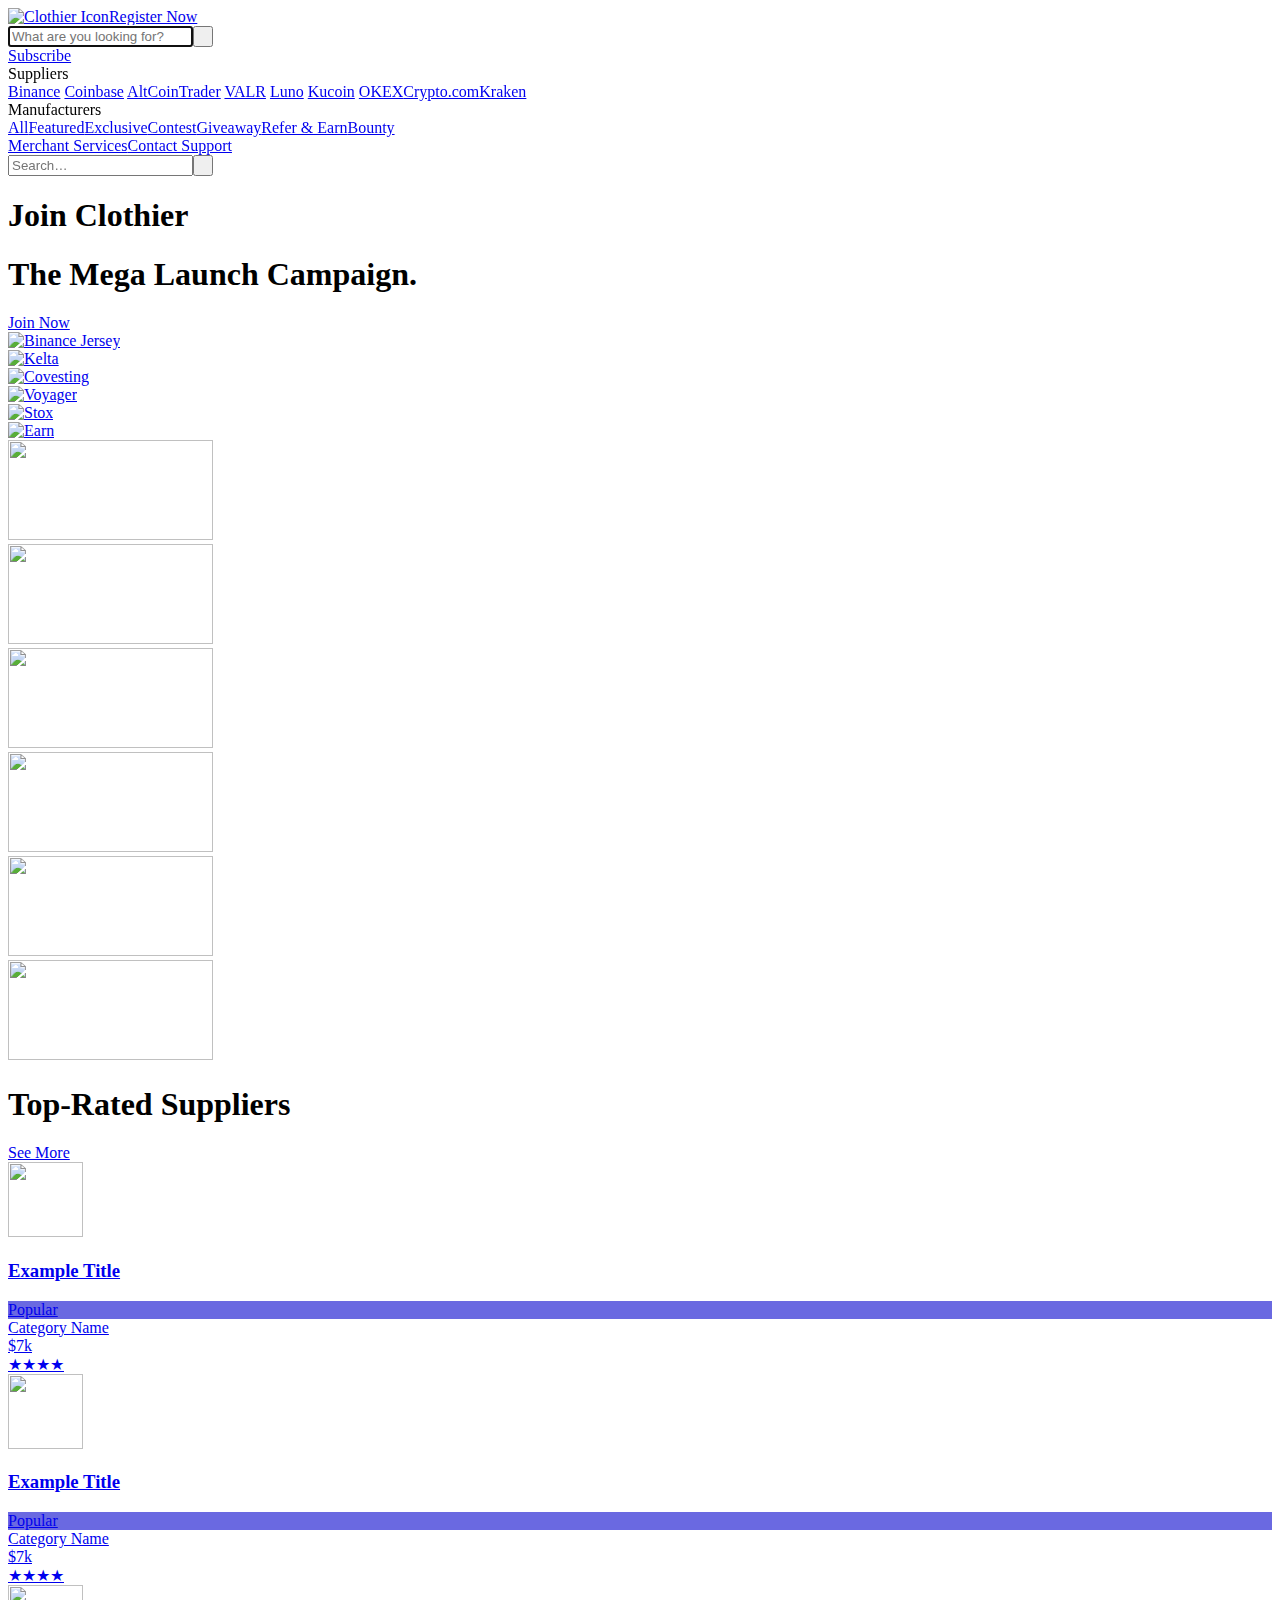
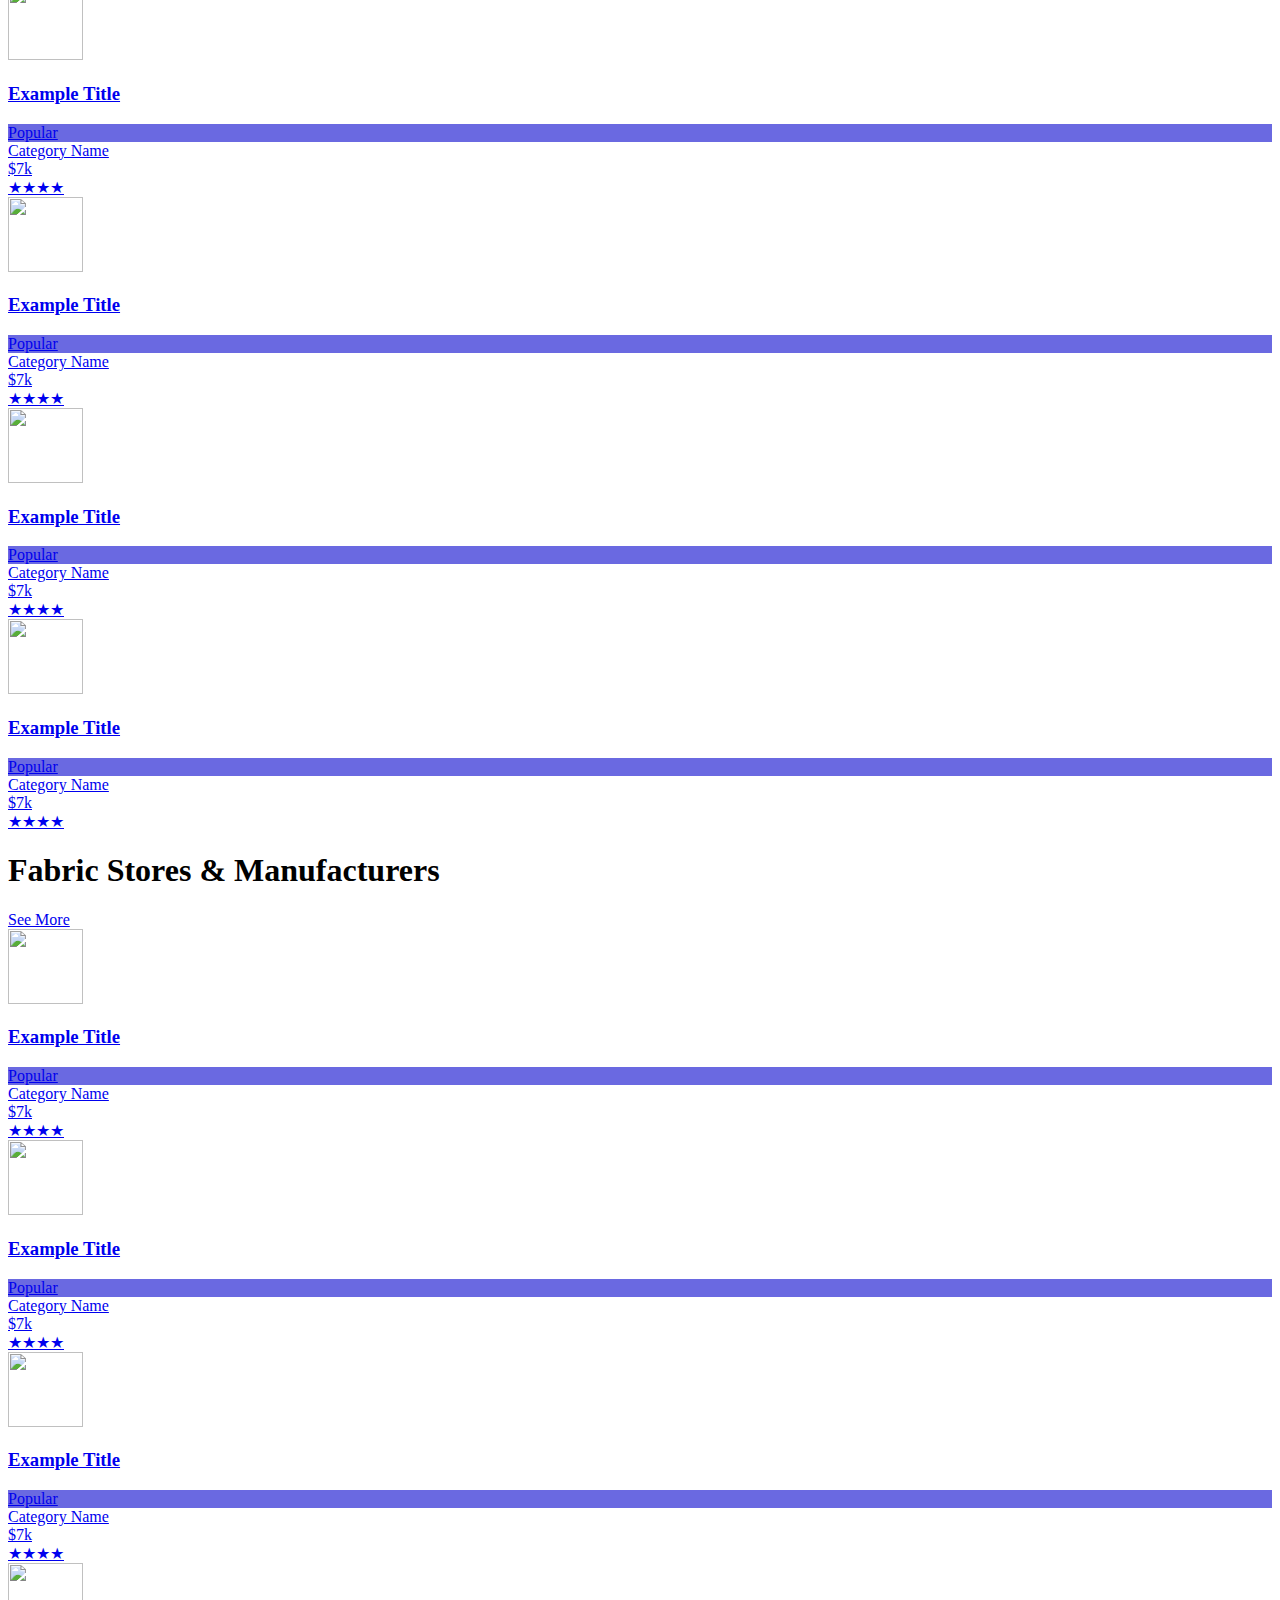
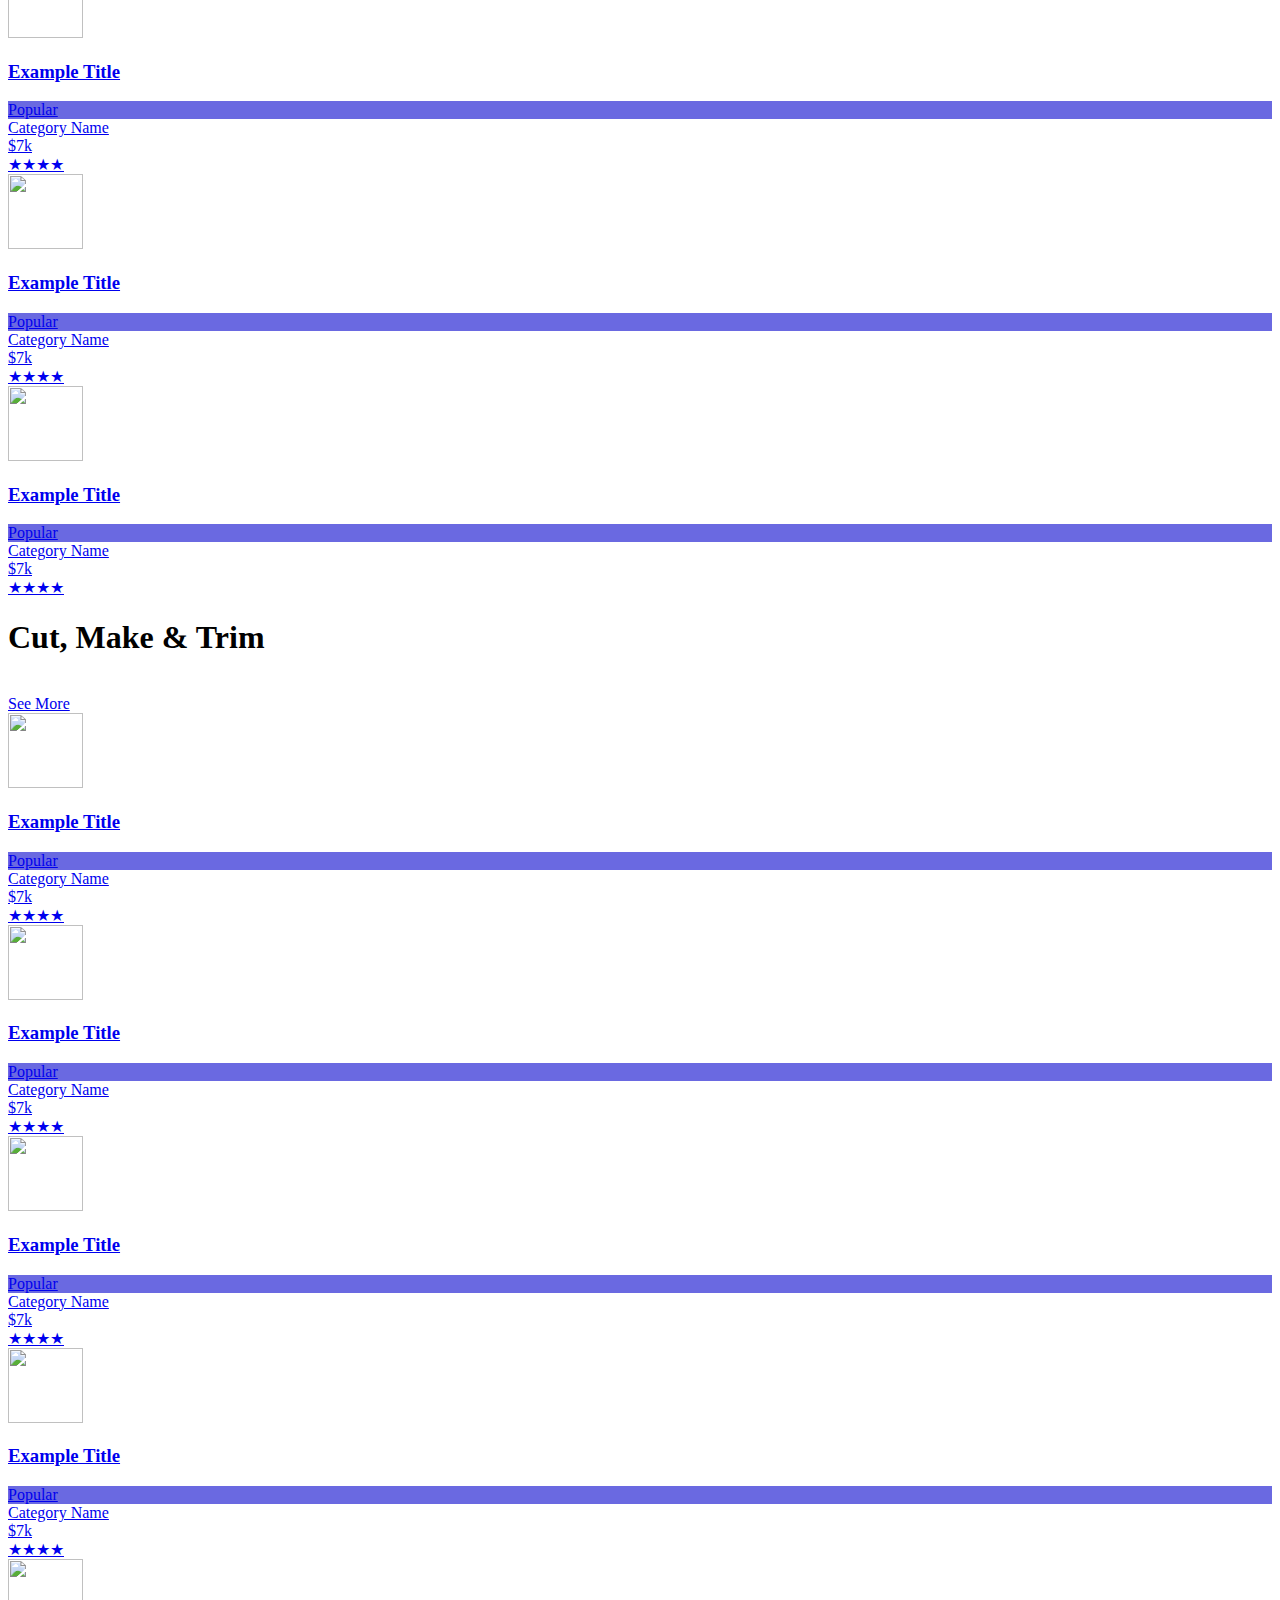
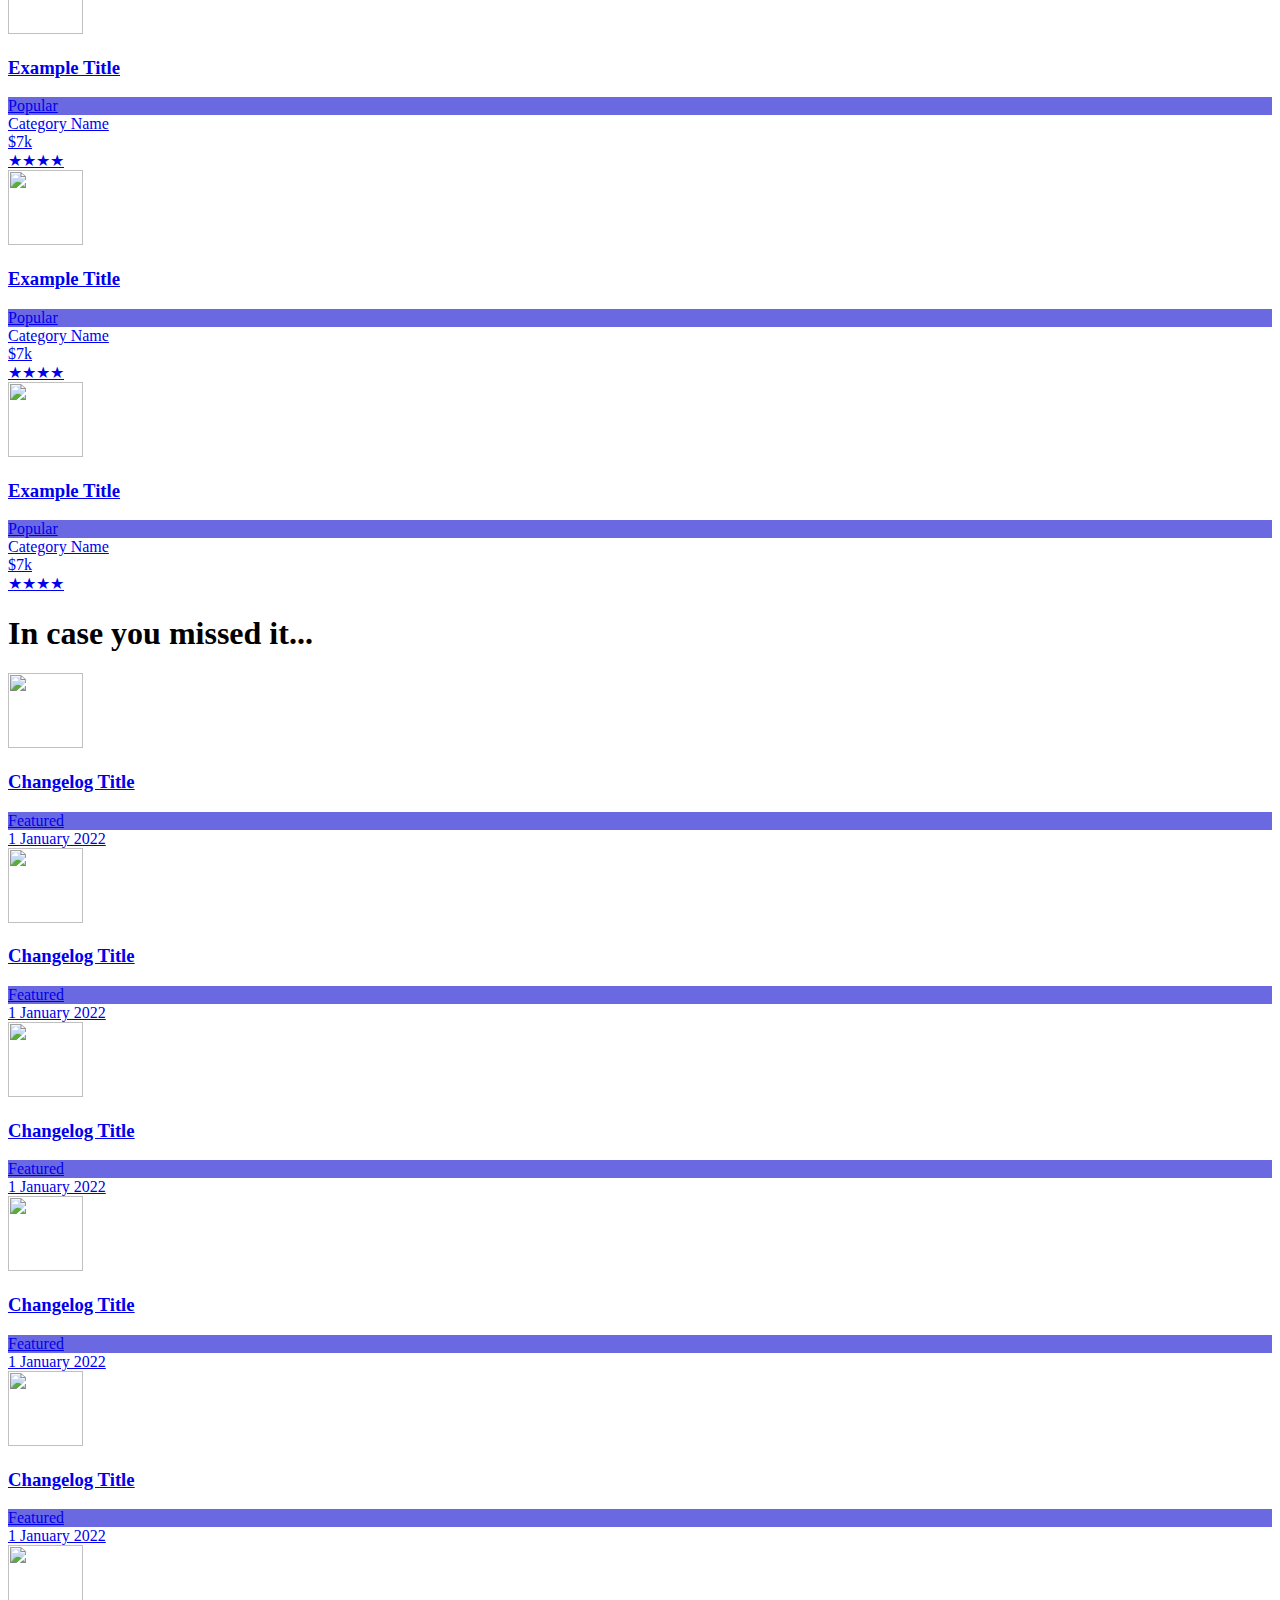
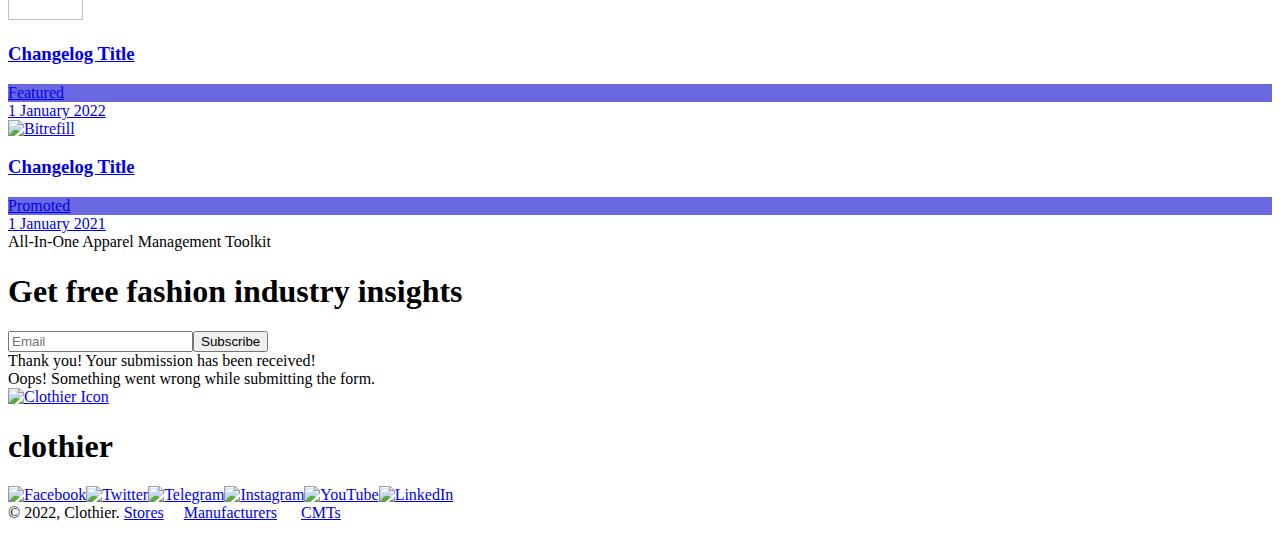
==== commit cab62481: "Update index.html" ====
--- a/index.html
+++ b/index.html
@@ -76,13 +76,13 @@
             <a href="/" aria-current="page" class=
             "brand-2 w-nav-brand w--current"><img src=
             "https://cdn.shopify.com/s/files/1/0002/7960/9380/files/CLOTHIER_ICON_f6157e03-44e5-4fc8-9eb7-3797eff8dc89.png"
-            width="26" alt="Clothier Logo Icon" srcset=
+            width="26" alt="Clothier Icon" srcset=
             "https://cdn.shopify.com/s/files/1/0002/7960/9380/files/CLOTHIER_ICON_f6157e03-44e5-4fc8-9eb7-3797eff8dc89.png 500w, https://cdn.shopify.com/s/files/1/0002/7960/9380/files/CLOTHIER_ICON_f6157e03-44e5-4fc8-9eb7-3797eff8dc89.png 800w, https://cdn.shopify.com/s/files/1/0002/7960/9380/files/CLOTHIER_ICON_f6157e03-44e5-4fc8-9eb7-3797eff8dc89.png 1080w"
             sizes=
             "(max-width: 767px) 26px, (max-width: 991px) 3vw, 26px"
             class="image-9"></a><a href=
             "https://join.clothier.co.za/" target="_blank" class=
-            "button-9 w-button">Register</a>
+            "button-9 w-button">Register Now</a>
             <div class=
             "div-search w-hidden-medium w-hidden-small w-hidden-tiny">
               <form action="/search" class="search-2 w-form">
@@ -171,14 +171,16 @@
             "search-3" required=""><input type="submit" value=" "
             class="search-button-4 w-button">
           </form>
+
+<!----FOLLOW WIDGETS
           <div class="div-block-48">
-            <a href="https://t.me/airdropnextofficial" class=
+            <a href="https://t.me/clothierza" class=
             "button-5 w-hidden-medium w-hidden-small w-hidden-tiny w-button">
             Join</a>
             <div class=
             "twitter-code w-hidden-medium w-hidden-small w-hidden-tiny w-embed w-script">
               <a href=
-              "https://twitter.com/AirdropNext?ref_src=twsrc%5Etfw"
+              "https://twitter.com/mykeynotyours?ref_src=twsrc%5Etfw"
               class="twitter-follow-button" data-show-screen-name=
               "false" data-show-count="true">Follow
               @AirdropNext</a> 
@@ -195,7 +197,9 @@
               <script type="IN/FollowCompany" data-id=
               "14462028"></script>
             </div>
-            <div class=
+            
+
+<div class=
             "facebook-code w-hidden-medium w-hidden-small w-hidden-tiny w-embed w-script">
               <div id="fb-root"></div>
               <script>
@@ -211,6 +215,8 @@
               "https://www.facebook.com/airdropnext/" data-layout=
               "button" data-action="like" data-size="small"
               data-show-faces="false" data-share="false"></div>
+-->
+
             </div>
           </div>
         </div>
@@ -220,12 +226,16 @@
   <div class="wf-section">
     <div class=
     "div-block-73 w-hidden-main w-hidden-medium w-hidden-small w-hidden-tiny">
-      <h1 class="heading-19">Join Air Contest $100000</h1>
-      <h1 class="heading-20">The Mega Airdrop
-      Campaign.</h1><a href="/join" target="_blank" class=
-      "button-8 w-button">Register Now</a>
+      <h1 class="heading-19">Join Clothier</h1>
+      <h1 class="heading-20">The Mega Launch
+      Campaign.</h1><a href="#" target="_blank" class=
+      "button-8 w-button">Join Now </a>
     </div>
   </div>
+
+
+<!---SPONSORED BANNERS-->
+
   <div class="section-9 wf-section">
     <div class="div-block-42">
       <div class="div-block-43">
@@ -245,7 +255,9 @@
             <div class="slide w-slide">
               <div class="w-dyn-list">
                 <div role="list" class="w-dyn-items w-row">
-                  <div role="listitem" class=
+                 
+
+ <div role="listitem" class=
                   "collection-item-3 w-dyn-item w-col w-col-2">
                     <a href=
                     "https://airdropnext.com/airdrop/binance-jersey"
@@ -257,6 +269,9 @@
                     "https://uploads-ssl.webflow.com/5ba8d21231e0097188d032e7/5c4169f0aeecdb9aaf2835b0_Binance%20Jersey%20Contest-p-500.png 500w, https://uploads-ssl.webflow.com/5ba8d21231e0097188d032e7/5c4169f0aeecdb9aaf2835b0_Binance%20Jersey%20Contest-p-800.png 800w, https://uploads-ssl.webflow.com/5ba8d21231e0097188d032e7/5c4169f0aeecdb9aaf2835b0_Binance%20Jersey%20Contest-p-1080.png 1080w, https://uploads-ssl.webflow.com/5ba8d21231e0097188d032e7/5c4169f0aeecdb9aaf2835b0_Binance%20Jersey%20Contest.png 1201w"
                     class="image-13"></div></a>
                   </div>
+
+
+
                   <div role="listitem" class=
                   "collection-item-3 w-dyn-item w-col w-col-2">
                     <a href="https://webflow.com/airdrop/kelta"
@@ -266,6 +281,8 @@
                     "https://uploads-ssl.webflow.com/5ba8d21231e0097188d032e7/5c332f0cff1c075afaa09387_kelta%20mining%20data%20center.001.jpeg"
                     class="image-13"></div></a>
                   </div>
+
+
                   <div role="listitem" class=
                   "collection-item-3 w-dyn-item w-col w-col-2">
                     <a href=
@@ -278,6 +295,9 @@
                     "https://uploads-ssl.webflow.com/5ba8d21231e0097188d032e7/5c1823a1f2d843d567257087_covesting%20affiliate-p-500.jpeg 500w, https://uploads-ssl.webflow.com/5ba8d21231e0097188d032e7/5c1823a1f2d843d567257087_covesting%20affiliate-p-800.jpeg 800w, https://uploads-ssl.webflow.com/5ba8d21231e0097188d032e7/5c1823a1f2d843d567257087_covesting%20affiliate.jpg 1200w"
                     class="image-13"></div></a>
                   </div>
+
+
+
                   <div role="listitem" class=
                   "collection-item-3 w-dyn-item w-col w-col-2">
                     <a href=
@@ -288,6 +308,9 @@
                     "https://uploads-ssl.webflow.com/5ba8d21231e0097188d032e7/5bcfbd460688094b3072bac1_Voyager%20ico%20bounty%20airdrop%20by%20airdropnext.com.jpeg"
                     class="image-13"></div></a>
                   </div>
+
+
+
                   <div role="listitem" class=
                   "collection-item-3 w-dyn-item w-col w-col-2">
                     <a href="https://airdropnext.com/airdrop/stox"
@@ -303,9 +326,11 @@
                     "_blank" class="w-inline-block">
                     <div class="div-block-44"><img height="100"
                     width="205" alt="Earn" src=
-                    "https://uploads-ssl.webflow.com/5ba8d21231e0097188d032e7/5bc8c940af657404b6a8ca0b_earn.com%20airdrop%20ico%20bounty.jpeg"
+                    "https://image.freepik.com/free-vector/fashion-sale-banners-with-photo_52683-9828.jpg"
                     class="image-13"></div></a>
                   </div>
+
+
                 </div>
               </div>
             </div>
@@ -413,10 +438,17 @@
       </div>
     </div>
   </div>
+
+<!---END OF SPONSORED BANNERS-->
+
+
+
+<!---SUPPLIERS-->
+
   <div class="section-15 wf-section">
     <div class="div-block-52">
       <div>
-        <h1 class="heading-list featured-airdrop">Suppliers</h1>
+        <h1 class="heading-list featured-airdrop">Top-Rated Suppliers</h1>
       </div>
       <div>
         <div class="text-block-18">
@@ -794,10 +826,13 @@
 
 -->
 
+
+<!---MANUFACTURERS-->
+
   <div class="section-13 wf-section">
     <div class="div-block-52">
       <div>
-        <h1 class="heading-list trending-airdrop">Designers</h1>
+        <h1 class="heading-list trending-airdrop">Fabric Stores & Manufacturers</h1>
       </div>
       <div>
         <div class="text-block-18">
@@ -979,6 +1014,10 @@
     </div>
   </div>
 
+<!---END OF MANUFACTURERS SECTION-->
+
+
+<!---CMT-->
 
   <div id="CMTs" class="section-13 wf-section">
     <div class="div-block-52">
@@ -993,6 +1032,8 @@
       </div>
     </div>
   </div>
+
+
   <div class="section-11 wf-section">
     
 
@@ -1191,8 +1232,12 @@
 
 
 
-
   </div>
+
+<!---END OF CMT SECTION-->
+
+<!---CHANGELOG-->
+
   <div class="section-26 wf-section">
     <div class="div-block-125">
       <div>
@@ -1201,26 +1246,34 @@
       </div>
     </div>
   </div>
+
+
+
   <div class="section-14 wf-section">
     <div class="airdrop-list _3">
       <div class="w-dyn-list">
         <div role="list" class=
         "trending-airdrop-list w-dyn-items w-row">
-          <div role="listitem" class=
-          "collection-item w-dyn-item w-col w-col-2">
-            <a href="https://coindesk.com" target="_blank" class=
+         
+
+
+
+
+ <div role="listitem" class=
+          "collection-item w-dyn-item w-col w-col-2">
+            <a href="https://coingecko.com" target="_blank" class=
             "link-block-11 w-inline-block">
             <div class="div-block-4 vertical div-block">
-              <img width="75" height="75" alt="Brand" src=
+              <img width="75" height="75" alt="" src=
               "/A2A1AFC2-124B-45A3-9BE5-7144CE40EBE8.png" class=
               "image-2">
               <h3 class="airdrop-name vertical">Changelog Title</h3>
               <div style="background-color:#6a69e1" class=
               "label vertical-label vertical-label-tablet">
-                Popular
-              </div>
-              <div class="category vertical">
-                News
+                Featured
+              </div>
+              <div class="category vertical">
+                1 January 2022
               </div>
               <div class="airdrop-value vertical"></div>
               <div class="airdrop-rating vertical">
@@ -1228,10 +1281,13 @@
               </div>
             </div></a>
           </div>
-          <div role="listitem" class=
-          "collection-item w-dyn-item w-col w-col-2">
-            <a href="https://cointelegraph.com/" target="_blank"
-            class="link-block-11 w-inline-block">
+
+
+
+           <div role="listitem" class=
+          "collection-item w-dyn-item w-col w-col-2">
+            <a href="https://coingecko.com" target="_blank" class=
+            "link-block-11 w-inline-block">
             <div class="div-block-4 vertical div-block">
               <img width="75" height="75" alt="" src=
               "/A2A1AFC2-124B-45A3-9BE5-7144CE40EBE8.png" class=
@@ -1242,7 +1298,7 @@
                 Featured
               </div>
               <div class="category vertical">
-                News
+                1 January 2022
               </div>
               <div class="airdrop-value vertical"></div>
               <div class="airdrop-rating vertical">
@@ -1250,7 +1306,9 @@
               </div>
             </div></a>
           </div>
-          <div role="listitem" class=
+
+
+           <div role="listitem" class=
           "collection-item w-dyn-item w-col w-col-2">
             <a href="https://coingecko.com" target="_blank" class=
             "link-block-11 w-inline-block">
@@ -1264,7 +1322,7 @@
                 Featured
               </div>
               <div class="category vertical">
-                News
+                1 January 2022
               </div>
               <div class="airdrop-value vertical"></div>
               <div class="airdrop-rating vertical">
@@ -1273,56 +1331,77 @@
             </div></a>
           </div>
 
+  <div role="listitem" class=
+          "collection-item w-dyn-item w-col w-col-2">
+            <a href="https://coingecko.com" target="_blank" class=
+            "link-block-11 w-inline-block">
+            <div class="div-block-4 vertical div-block">
+              <img width="75" height="75" alt="" src=
+              "/A2A1AFC2-124B-45A3-9BE5-7144CE40EBE8.png" class=
+              "image-2">
+              <h3 class="airdrop-name vertical">Changelog Title</h3>
+              <div style="background-color:#6a69e1" class=
+              "label vertical-label vertical-label-tablet">
+                Featured
+              </div>
+              <div class="category vertical">
+                1 January 2022
+              </div>
+              <div class="airdrop-value vertical"></div>
+              <div class="airdrop-rating vertical">
+                
+              </div>
+            </div></a>
+          </div>
+
 
           <div role="listitem" class=
           "collection-item w-dyn-item w-col w-col-2">
-            <a href="#" target="_blank" class=
+            <a href="https://coingecko.com" target="_blank" class=
             "link-block-11 w-inline-block">
             <div class="div-block-4 vertical div-block">
-              <img width="75" height="75" alt="KoinKnight"
-              src=
-              "https://uploads-ssl.webflow.com/5ba8d21231e0097188d032e7/5c94a236ae0e4a111750ead4_einstein%20exchange%20airdrop.jpg"
-              class="image-2">
+              <img width="75" height="75" alt="" src=
+              "/A2A1AFC2-124B-45A3-9BE5-7144CE40EBE8.png" class=
+              "image-2">
               <h3 class="airdrop-name vertical">Changelog Title</h3>
               <div style="background-color:#6a69e1" class=
               "label vertical-label vertical-label-tablet">
-                Promoted
-              </div>
-              <div class="category vertical">
-               1 January 2021
-              </div>
-              <div class="airdrop-value vertical">
-              
-              </div>
+                Featured
+              </div>
+              <div class="category vertical">
+                1 January 2022
+              </div>
+              <div class="airdrop-value vertical"></div>
               <div class="airdrop-rating vertical">
                 
               </div>
             </div></a>
           </div>
-          <div role="listitem" class=
-          "collection-item w-dyn-item w-col w-col-2">
-            <a href="#" class=
+
+ <div role="listitem" class=
+          "collection-item w-dyn-item w-col w-col-2">
+            <a href="https://coingecko.com" target="_blank" class=
             "link-block-11 w-inline-block">
             <div class="div-block-4 vertical div-block">
               <img width="75" height="75" alt="" src=
-              "https://uploads-ssl.webflow.com/5ba8d21231e0097188d032e7/5c926fd8b30f7107dd793dad_even%20airdrop%20ico%20bounty.png"
-              class="image-2">
+              "/A2A1AFC2-124B-45A3-9BE5-7144CE40EBE8.png" class=
+              "image-2">
               <h3 class="airdrop-name vertical">Changelog Title</h3>
               <div style="background-color:#6a69e1" class=
               "label vertical-label vertical-label-tablet">
                 Featured
               </div>
               <div class="category vertical">
-                1 January 2021
-              </div>
-              <div class="airdrop-value vertical">
+                1 January 2022
+              </div>
+              <div class="airdrop-value vertical"></div>
+              <div class="airdrop-rating vertical">
                 
               </div>
-              <div class="airdrop-rating vertical">
-                
-              </div>
-            </div></a>
-          </div>
+            </div></a>
+          </div>
+
+           
           <div role="listitem" class=
           "collection-item w-dyn-item w-col w-col-2">
             <a href="/" class=
@@ -1347,11 +1426,18 @@
               </div>
             </div></a>
           </div>
-=-->
         </div>
       </div>
     </div>
   </div>
+
+<!---END OF CATEGORY-->
+
+
+
+
+<!---NEWSLETTER-->
+
   <div class="section-5 wf-section">
     <div class="div-block-26">
       <div class="text-block-14">
@@ -1389,10 +1475,10 @@
       <div class="div-block-34">
         <div class="div-block-46">
           <div class="div-block-51">
-            <a href="#" class="w-inline-block"><img src=
-            "CLOTHIER_ICON_f6157e03-44e5-4fc8-9eb7-3797eff8dc89.png"
+            <a href="/" class="w-inline-block"><img src=
+            "https://cdn.shopify.com/s/files/1/0002/7960/9380/files/CLOTHIER_ICON_f6157e03-44e5-4fc8-9eb7-3797eff8dc89.png"
             width="25" alt="Clothier Icon" srcset=
-            "CLOTHIER_ICON_f6157e03-44e5-4fc8-9eb7-3797eff8dc89.png 500w, CLOTHIER_ICON_f6157e03-44e5-4fc8-9eb7-3797eff8dc89.png 800w, CLOTHIER_ICON_f6157e03-44e5-4fc8-9eb7-3797eff8dc89.png 1080w"
+            "https://cdn.shopify.com/s/files/1/0002/7960/9380/files/CLOTHIER_ICON_f6157e03-44e5-4fc8-9eb7-3797eff8dc89.png 500w, https://cdn.shopify.com/s/files/1/0002/7960/9380/files/CLOTHIER_ICON_f6157e03-44e5-4fc8-9eb7-3797eff8dc89.png 800w, https://cdn.shopify.com/s/files/1/0002/7960/9380/files/CLOTHIER_ICON_f6157e03-44e5-4fc8-9eb7-3797eff8dc89.png 1080w"
             sizes=
             "(max-width: 767px) 25px, (max-width: 991px) 3vw, 25px"
             class="image-12"></a>
@@ -1437,9 +1523,9 @@
         <div class="div-block-36">
           <div class="div-block-50">
             <div class="footer-cr-text">
-              © 2022, Clothier.     <a href="/suppliers" class="footer-cr-text">Suppliers</a>
-                  <a href="/manufacturers" class="footer-cr-text">Manufacturers</a>  
-                 <a href="/CMTs" class="footer-cr-text">CMTs</a></span>
+              © 2022, Clothier.     <a href="/" class="footer-cr-text">  Stores</a>
+                  <a href="/" class="footer-cr-text">Manufacturers</a>  
+                 <a href="/" class="footer-cr-text">CMTs</a></span>
             </div>
           </div>
           <div class=
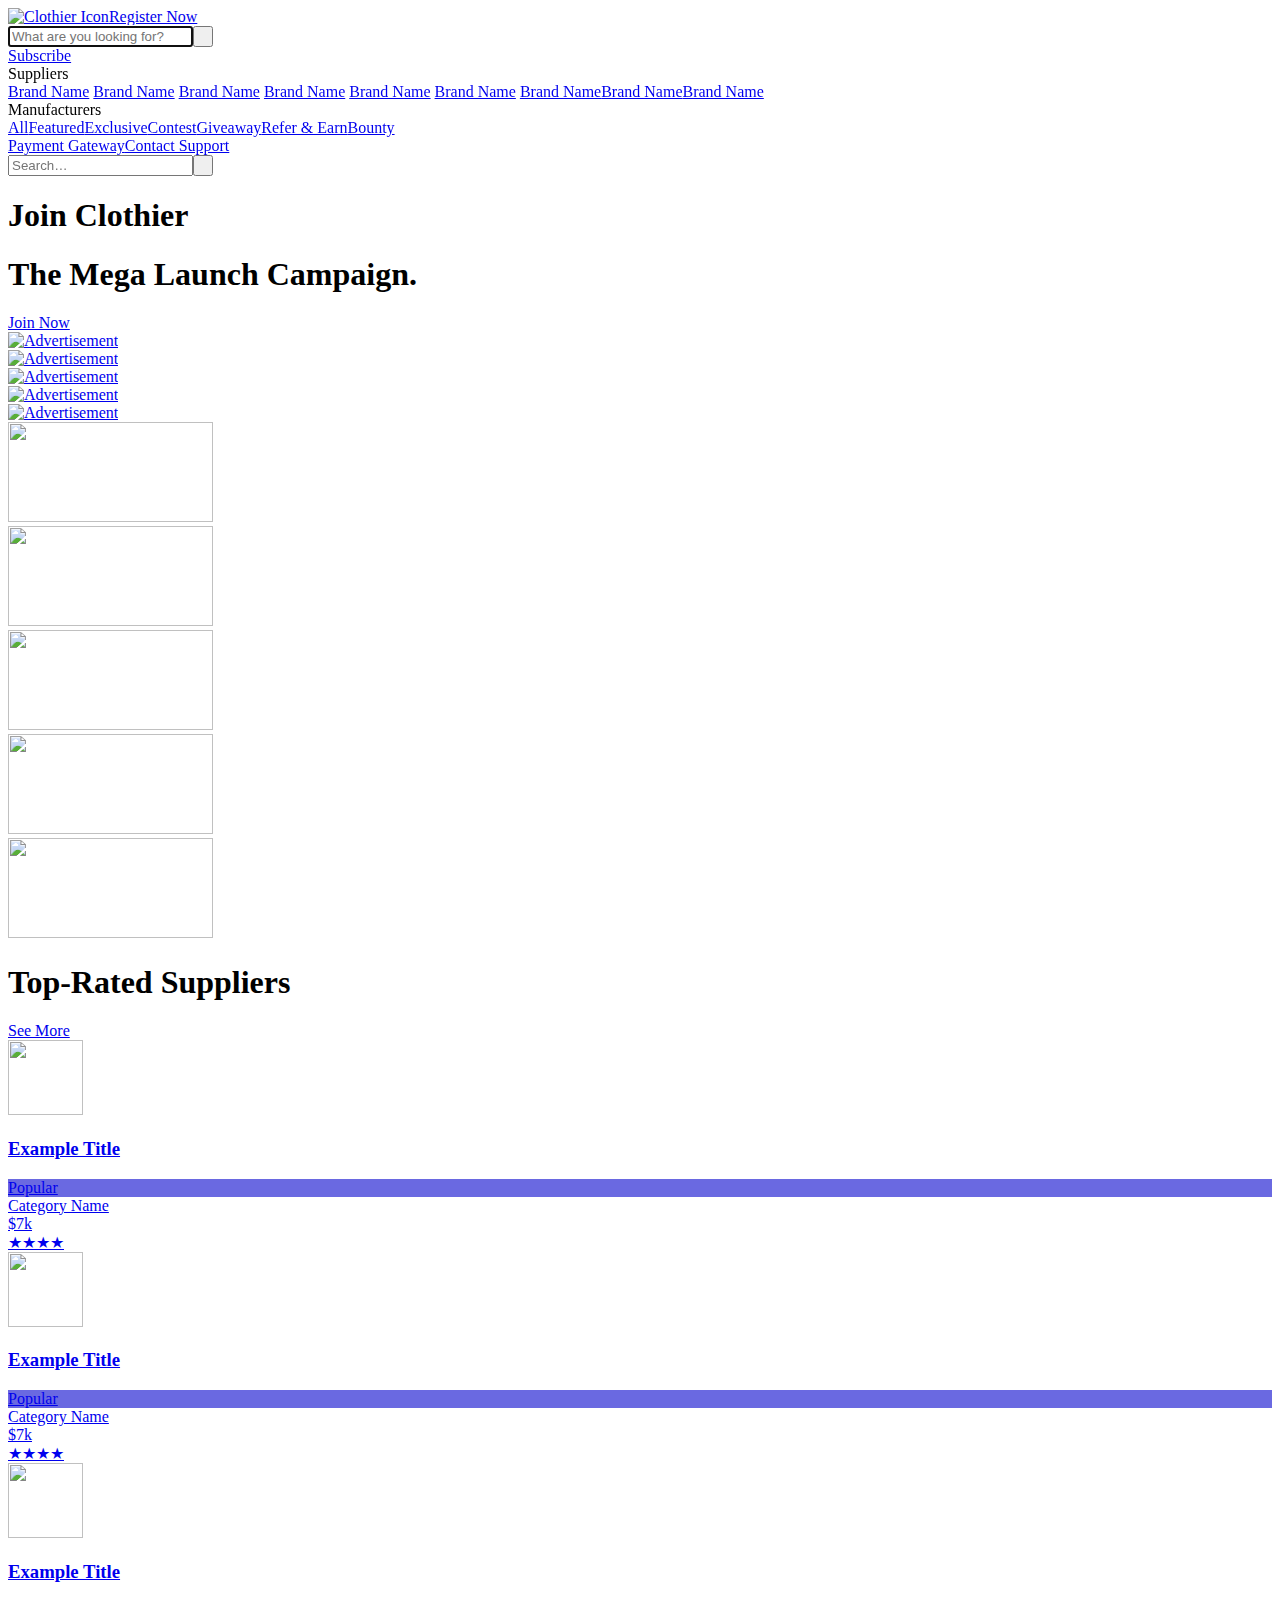
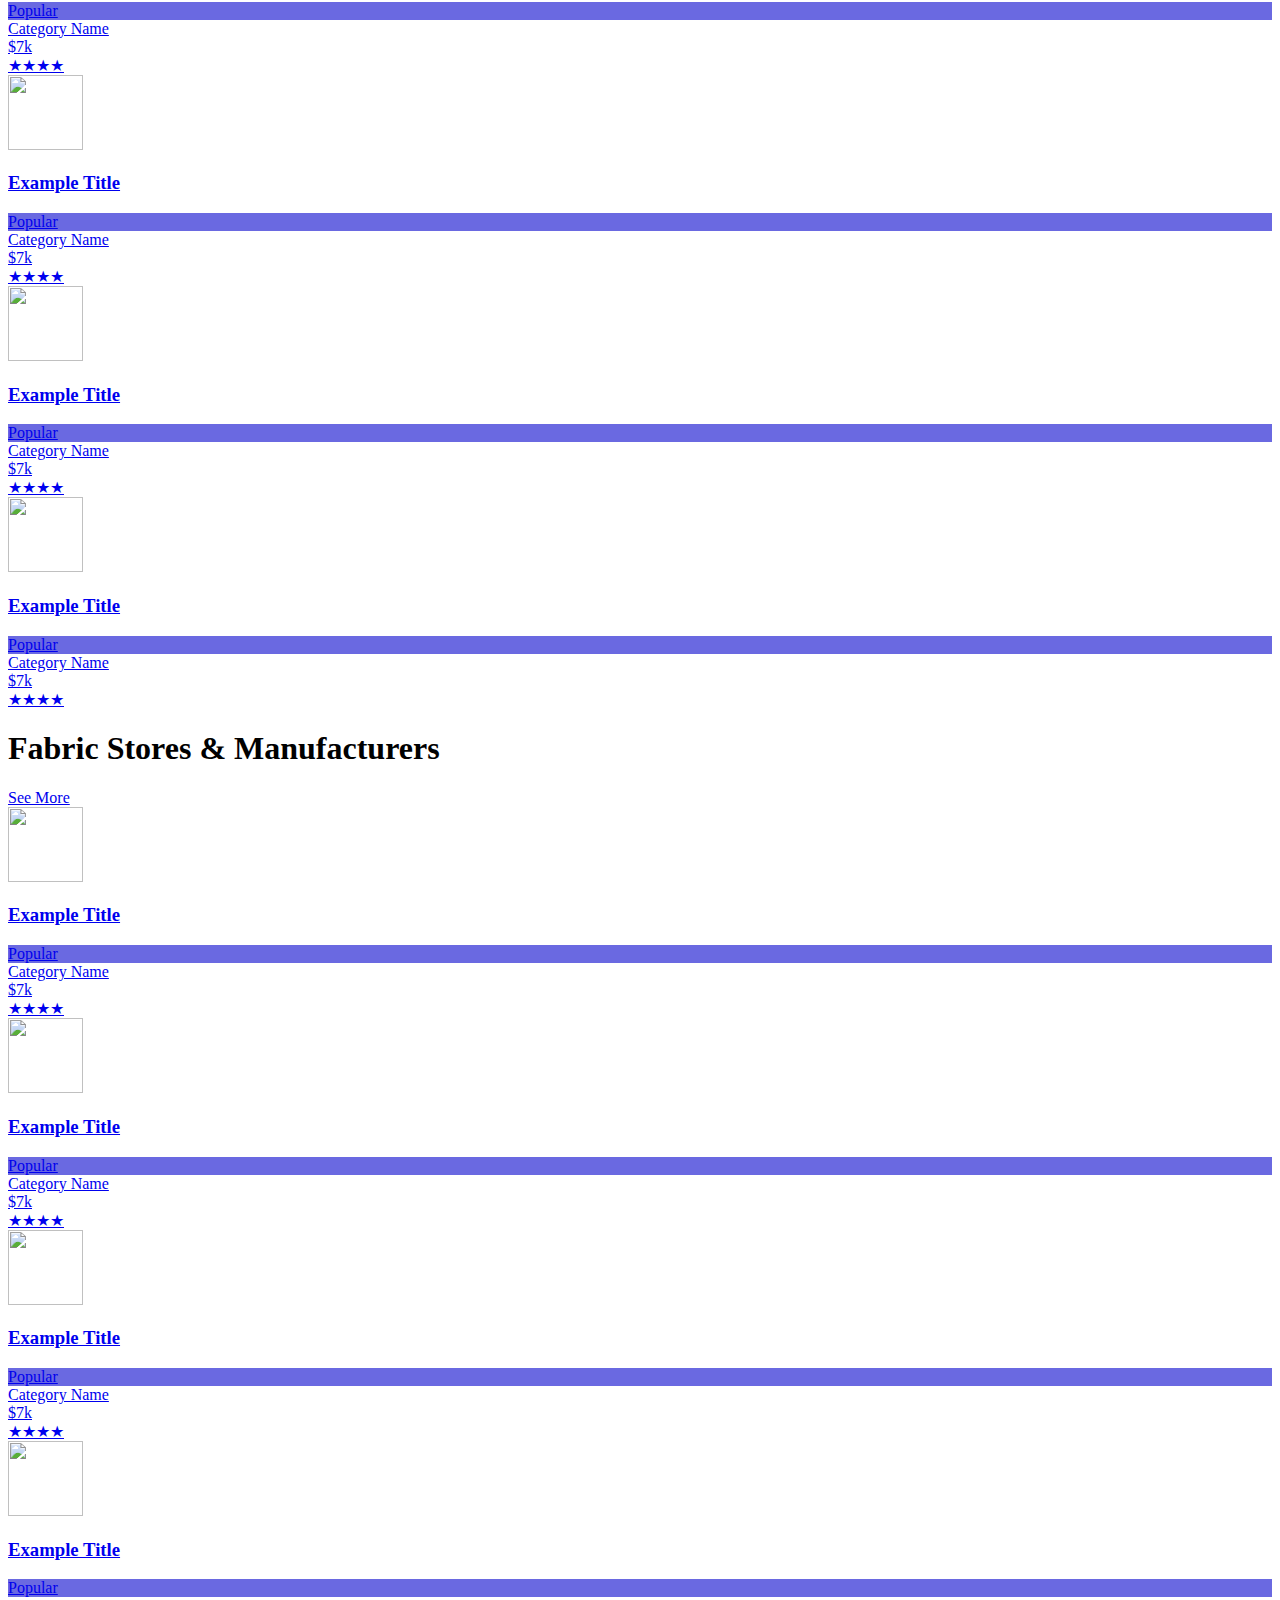
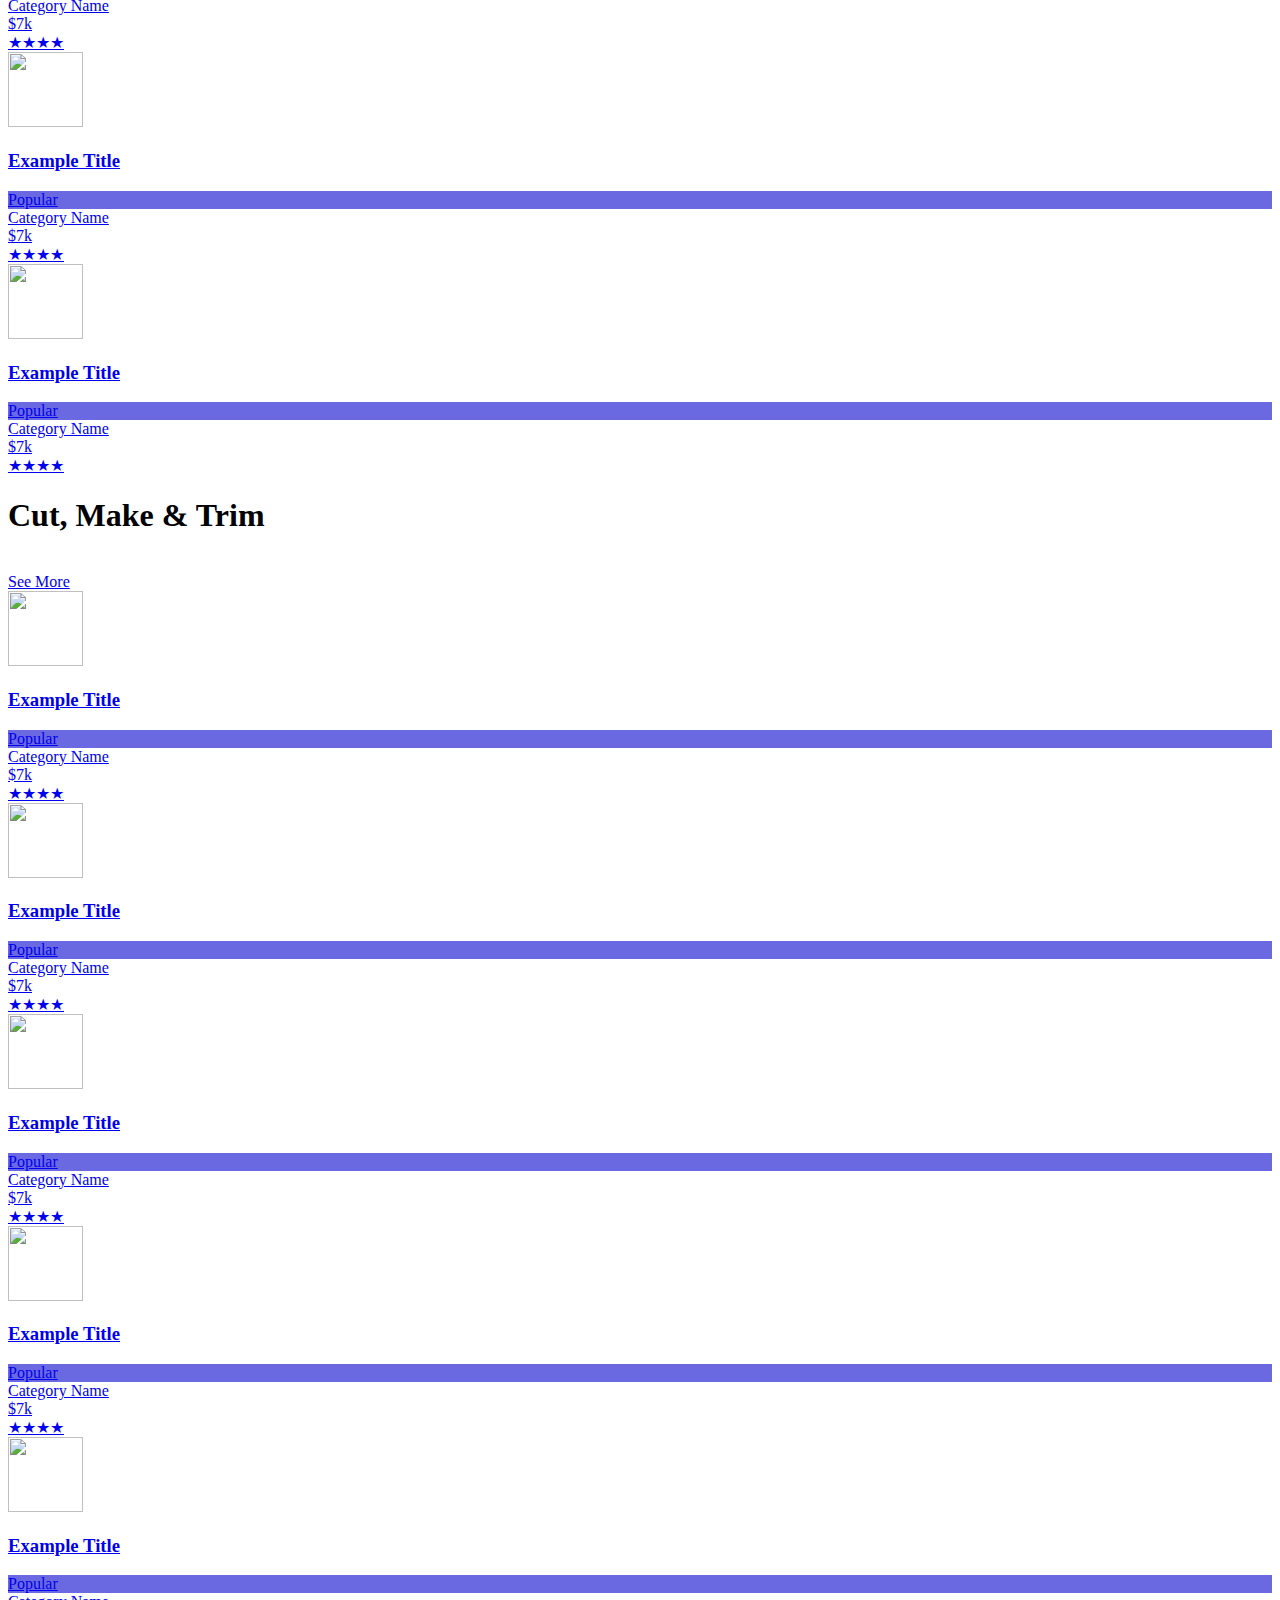
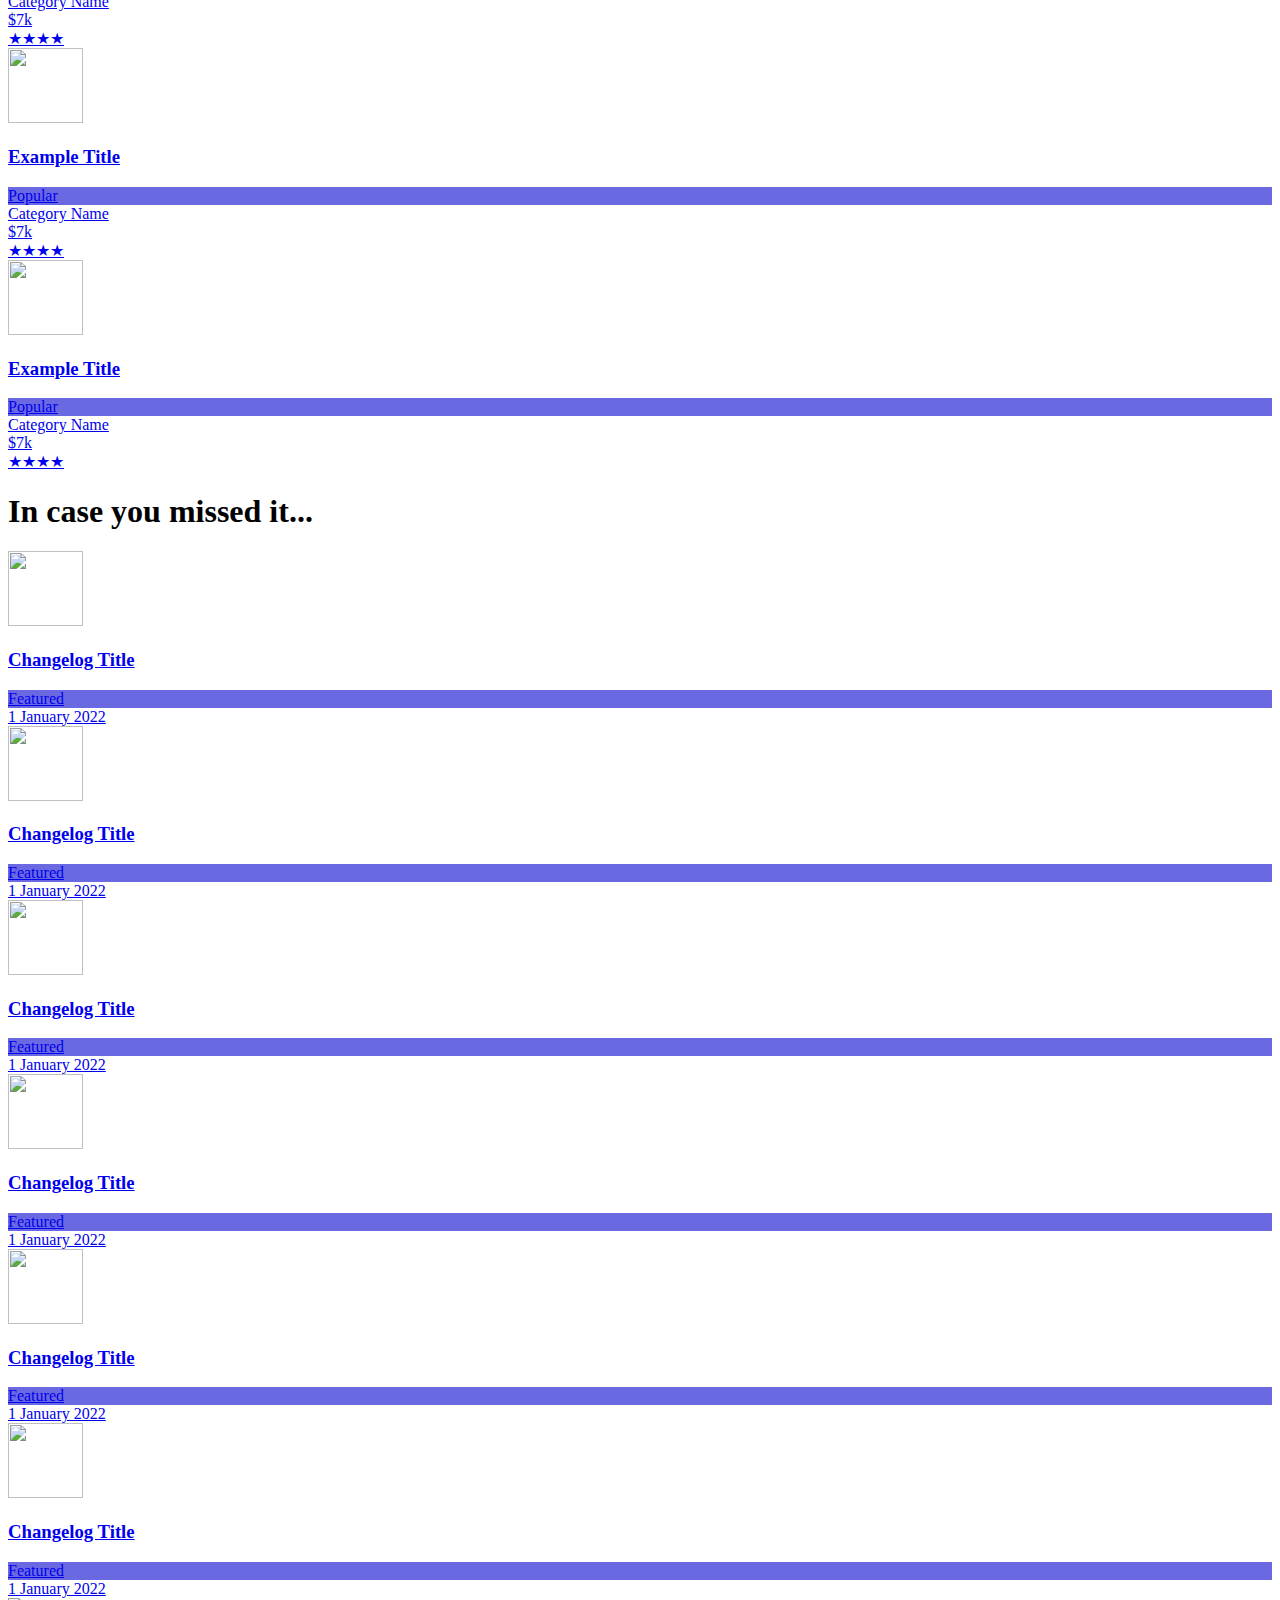
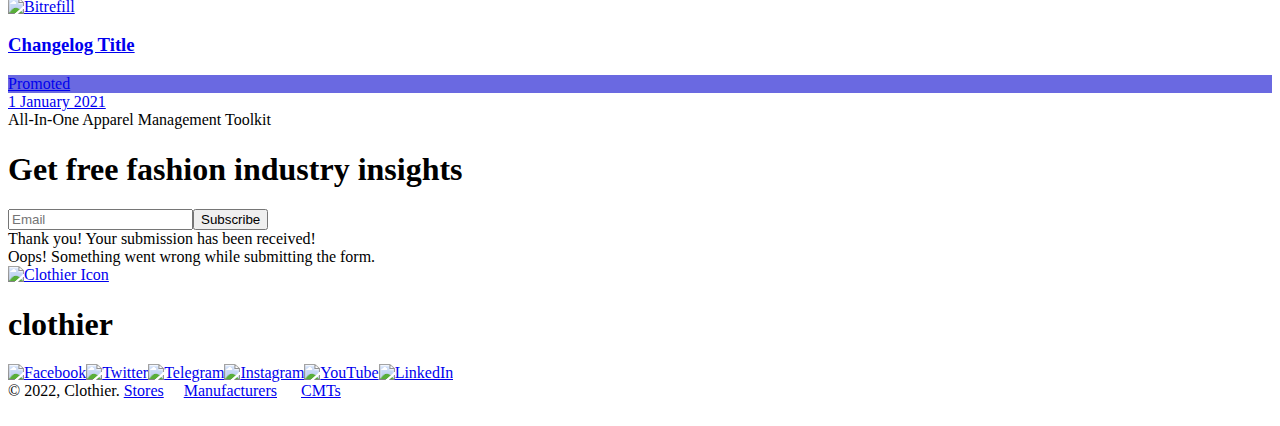
==== commit 557acbe8: "Update index.html" ====
--- a/index.html
+++ b/index.html
@@ -115,21 +115,21 @@
               </div>
               <nav class="dropdown-list-3 w-dropdown-list">
                 <a href="#" class=
-                "category-link w-dropdown-link">Binance</a>
+                "category-link w-dropdown-link">Brand Name</a>
                 <a href="#" class=
-                "category-link w-dropdown-link">Coinbase</a>
+                "category-link w-dropdown-link">Brand Name</a>
                 <a href="#" class=
-                "category-link w-dropdown-link">AltCoinTrader</a>
+                "category-link w-dropdown-link">Brand Name</a>
                 <a href="#" class=
-                "category-link w-dropdown-link">VALR</a> <a href=
-                "#" class="category-link w-dropdown-link">Luno</a>
+                "category-link w-dropdown-link">Brand Name</a> <a href=
+                "#" class="category-link w-dropdown-link">Brand Name</a>
                 <a href="#" class=
-                "category-link w-dropdown-link">Kucoin</a> <a href=
+                "category-link w-dropdown-link">Brand Name</a> <a href=
                 "#" class=
-                "category-link w-dropdown-link">OKEX</a><a href=
-                "https://www.airdropnext.com/search?query=ai"
-                class="category-link w-dropdown-link">Crypto.com</a><a href="https://www.airdropnext.com/search?query=tech"
-                class="category-link w-dropdown-link">Kraken</a>
+                "category-link w-dropdown-link">Brand Name</a><a href=
+                "#"
+                class="category-link w-dropdown-link">Brand Name</a><a href="https://www.airdropnext.com/search?query=tech"
+                class="category-link w-dropdown-link">Brand Name</a>
               </nav>
             </div>
             <div data-delay="0" data-hover="false" class=
@@ -149,15 +149,15 @@
                 "category-link w-dropdown-link">Exclusive</a><a href="http://airdropnext.com/airdrops/contest"
                 class=
                 "category-link w-dropdown-link">Contest</a><a href=
-                "http://airdropnext.com/airdrops/giveaway" class=
+                "#" class=
                 "category-link w-dropdown-link">Giveaway</a><a href="http://airdropnext.com/airdrops/refer-earn"
                 class="category-link w-dropdown-link">Refer &
-                Earn</a><a href="https://www.bountynext.com"
+                Earn</a><a href="#"
                 target="_blank" class=
                 "category-link w-dropdown-link">Bounty</a>
               </nav>
-            </div><a href="https://pay.moonclub.co.za" class=
-            "nav-link-8 w-nav-link">Merchant Services</a><a href=
+            </div><a href="https://pay.clothier.co.za" class=
+            "nav-link-8 w-nav-link">Payment Gateway</a><a href=
             "/contact" class="nav-link-9 w-nav-link">Contact
             Support</a>
           </nav>
@@ -260,39 +260,42 @@
  <div role="listitem" class=
                   "collection-item-3 w-dyn-item w-col w-col-2">
                     <a href=
-                    "https://airdropnext.com/airdrop/binance-jersey"
+                    "#"
                     target="_blank" class="w-inline-block">
                     <div class="div-block-44"><img height="100"
-                    width="205" alt="Binance Jersey" src=
-                    "https://uploads-ssl.webflow.com/5ba8d21231e0097188d032e7/5c4169f0aeecdb9aaf2835b0_Binance%20Jersey%20Contest.png"
+                    width="205" alt="Advertisement" src=
+                    "/FE784E59-B2FB-42DB-A05E-75D324CB5B5B.png"
                     sizes="205px" srcset=
-                    "https://uploads-ssl.webflow.com/5ba8d21231e0097188d032e7/5c4169f0aeecdb9aaf2835b0_Binance%20Jersey%20Contest-p-500.png 500w, https://uploads-ssl.webflow.com/5ba8d21231e0097188d032e7/5c4169f0aeecdb9aaf2835b0_Binance%20Jersey%20Contest-p-800.png 800w, https://uploads-ssl.webflow.com/5ba8d21231e0097188d032e7/5c4169f0aeecdb9aaf2835b0_Binance%20Jersey%20Contest-p-1080.png 1080w, https://uploads-ssl.webflow.com/5ba8d21231e0097188d032e7/5c4169f0aeecdb9aaf2835b0_Binance%20Jersey%20Contest.png 1201w"
+                    "/FE784E59-B2FB-42DB-A05E-75D324CB5B5B.png 500w, /FE784E59-B2FB-42DB-A05E-75D324CB5B5B.png 800w, /FE784E59-B2FB-42DB-A05E-75D324CB5B5B.png 1080w, /FE784E59-B2FB-42DB-A05E-75D324CB5B5B.png 1201w"
                     class="image-13"></div></a>
                   </div>
 
-
-
-                  <div role="listitem" class=
-                  "collection-item-3 w-dyn-item w-col w-col-2">
-                    <a href="https://webflow.com/airdrop/kelta"
-                    target="_blank" class="w-inline-block">
-                    <div class="div-block-44"><img height="100"
-                    width="205" alt="Kelta" src=
-                    "https://uploads-ssl.webflow.com/5ba8d21231e0097188d032e7/5c332f0cff1c075afaa09387_kelta%20mining%20data%20center.001.jpeg"
-                    class="image-13"></div></a>
-                  </div>
 
 
                   <div role="listitem" class=
                   "collection-item-3 w-dyn-item w-col w-col-2">
                     <a href=
-                    "https://airdropnext.com/airdrop/covesting"
+                    "#"
                     target="_blank" class="w-inline-block">
                     <div class="div-block-44"><img height="100"
-                    width="205" alt="Covesting" src=
-                    "https://uploads-ssl.webflow.com/5ba8d21231e0097188d032e7/5c1823a1f2d843d567257087_covesting%20affiliate.jpg"
+                    width="205" alt="Advertisement" src=
+                    "/FE784E59-B2FB-42DB-A05E-75D324CB5B5B.png"
                     sizes="205px" srcset=
-                    "https://uploads-ssl.webflow.com/5ba8d21231e0097188d032e7/5c1823a1f2d843d567257087_covesting%20affiliate-p-500.jpeg 500w, https://uploads-ssl.webflow.com/5ba8d21231e0097188d032e7/5c1823a1f2d843d567257087_covesting%20affiliate-p-800.jpeg 800w, https://uploads-ssl.webflow.com/5ba8d21231e0097188d032e7/5c1823a1f2d843d567257087_covesting%20affiliate.jpg 1200w"
+                    "/314A714B-6B9A-4304-BED1-51DD26AEFA61.png 500w, /314A714B-6B9A-4304-BED1-51DD26AEFA61.png 800w, /314A714B-6B9A-4304-BED1-51DD26AEFA61.png 1080w, /314A714B-6B9A-4304-BED1-51DD26AEFA61.png 1201w"
+                    class="image-13"></div></a>
+                  </div>
+
+
+                <div role="listitem" class=
+                  "collection-item-3 w-dyn-item w-col w-col-2">
+                    <a href=
+                    "#"
+                    target="_blank" class="w-inline-block">
+                    <div class="div-block-44"><img height="100"
+                    width="205" alt="Advertisement" src=
+                    "/9732A575-8B78-47A9-8BAF-4C787ECB8F67.png
+                    sizes="205px" srcset=
+                    "/9732A575-8B78-47A9-8BAF-4C787ECB8F67.png 500w, /9732A575-8B78-47A9-8BAF-4C787ECB8F67.png 800w, /9732A575-8B78-47A9-8BAF-4C787ECB8F67.png 1080w, /9732A575-8B78-47A9-8BAF-4C787ECB8F67.png 1201w"
                     class="image-13"></div></a>
                   </div>
 
@@ -301,11 +304,13 @@
                   <div role="listitem" class=
                   "collection-item-3 w-dyn-item w-col w-col-2">
                     <a href=
-                    "https://airdropnext.com/airdrop/voyager"
+                    "#"
                     target="_blank" class="w-inline-block">
                     <div class="div-block-44"><img height="100"
-                    width="205" alt="Voyager" src=
-                    "https://uploads-ssl.webflow.com/5ba8d21231e0097188d032e7/5bcfbd460688094b3072bac1_Voyager%20ico%20bounty%20airdrop%20by%20airdropnext.com.jpeg"
+                    width="205" alt="Advertisement" src=
+                    "/C945B599-B313-4CC9-BE3D-9B959A9BB777.png"
+                    sizes="205px" srcset=
+                    "/C945B599-B313-4CC9-BE3D-9B959A9BB777.png 500w, /C945B599-B313-4CC9-BE3D-9B959A9BB777.png 800w, /C945B599-B313-4CC9-BE3D-9B959A9BB777.png 1080w, /C945B599-B313-4CC9-BE3D-9B959A9BB777.png 1201w"
                     class="image-13"></div></a>
                   </div>
 
@@ -313,28 +318,26 @@
 
                   <div role="listitem" class=
                   "collection-item-3 w-dyn-item w-col w-col-2">
-                    <a href="https://airdropnext.com/airdrop/stox"
+                    <a href=
+                    "#"
                     target="_blank" class="w-inline-block">
                     <div class="div-block-44"><img height="100"
-                    width="205" alt="Stox" src=
-                    "https://uploads-ssl.webflow.com/5ba8d21231e0097188d032e7/5bc91f7a0d8a114ebda242a7_stox%20airdrop%20ico%20bounty%20crypto.001.jpeg"
+                    width="205" alt="Advertisement" src=
+                    "/F16FD61B-4D8C-4119-A3C4-6CDC6B2FE7C6.png"
+                    sizes="205px" srcset=
+                    "/F16FD61B-4D8C-4119-A3C4-6CDC6B2FE7C6.png 500w, /F16FD61B-4D8C-4119-A3C4-6CDC6B2FE7C6.png 800w, /F16FD61B-4D8C-4119-A3C4-6CDC6B2FE7C6.png 1080w, /F16FD61B-4D8C-4119-A3C4-6CDC6B2FE7C6.png 1201w"
                     class="image-13"></div></a>
                   </div>
-                  <div role="listitem" class=
-                  "collection-item-3 w-dyn-item w-col w-col-2">
-                    <a href="http://bit.ly/earnairdrop" target=
-                    "_blank" class="w-inline-block">
-                    <div class="div-block-44"><img height="100"
-                    width="205" alt="Earn" src=
-                    "https://image.freepik.com/free-vector/fashion-sale-banners-with-photo_52683-9828.jpg"
-                    class="image-13"></div></a>
-                  </div>
+
+                
 
 
                 </div>
               </div>
             </div>
           </div>
+
+
           <div class=
           "w-hidden-main w-hidden-medium w-hidden-small w-hidden-tiny w-slider-arrow-left">
           </div>
@@ -354,65 +357,73 @@
             <div class="slide w-slide">
               <div class="w-dyn-list">
                 <div role="list" class="w-dyn-items w-row">
+                 
+
+
+ <div role="listitem" class=
+                  "collection-item-3 w-dyn-item w-col w-col-2">
+                    <a href=
+                    "#"
+                    class="w-inline-block">
+                    <div class="div-block-44"><img height="100"
+                    width="205" src=
+                    "/F16FD61B-4D8C-4119-A3C4-6CDC6B2FE7C6.png
+                    alt="" class="image-13"></div></a>
+                  </div>
+
+
+
                   <div role="listitem" class=
                   "collection-item-3 w-dyn-item w-col w-col-2">
                     <a href=
-                    "https://airdropnext.com/airdrop/refereum"
+                    "#"
                     class="w-inline-block">
                     <div class="div-block-44"><img height="100"
                     width="205" src=
-                    "https://uploads-ssl.webflow.com/5ba8d21231e0097188d032e7/5bc8c91bf32635c11c5b3d51_refereum%20airdrop%20ico%20bounty.jpeg"
+                    "/C945B599-B313-4CC9-BE3D-9B959A9BB777.png"
                     alt="" class="image-13"></div></a>
                   </div>
-                  <div role="listitem" class=
+                  
+
+<div role="listitem" class=
                   "collection-item-3 w-dyn-item w-col w-col-2">
                     <a href=
-                    "https://airdropnext.com/airdrop/permission"
+                    "#"
                     class="w-inline-block">
                     <div class="div-block-44"><img height="100"
                     width="205" src=
-                    "https://uploads-ssl.webflow.com/5ba8d21231e0097188d032e7/5bbd4c1701c5fdfb126fdf86_airdropnext%20banner.005.jpeg"
-                    alt="" class="image-13"></div></a>
+                    "/9732A575-8B78-47A9-8BAF-4C787ECB8F67.png"
+                    alt="" sizes="205px" srcset=
+                    "/9732A575-8B78-47A9-8BAF-4C787ECB8F67.png 500w, /9732A575-8B78-47A9-8BAF-4C787ECB8F67.png 615w"
+                    class="image-13"></div></a>
                   </div>
+
+
                   <div role="listitem" class=
                   "collection-item-3 w-dyn-item w-col w-col-2">
-                    <a href=
-                    "https://airdropnext.com/airdrop/digitex-futures"
+                    <a href="#"
                     class="w-inline-block">
                     <div class="div-block-44"><img height="100"
                     width="205" src=
-                    "https://uploads-ssl.webflow.com/5ba8d21231e0097188d032e7/5bc3d24dccad9478b46d8669_Digitex%20Airdrop.007.jpeg"
-                    alt="" sizes="205px" srcset=
-                    "https://uploads-ssl.webflow.com/5ba8d21231e0097188d032e7/5bc3d24dccad9478b46d8669_Digitex%20Airdrop.007-p-500.jpeg 500w, https://uploads-ssl.webflow.com/5ba8d21231e0097188d032e7/5bc3d24dccad9478b46d8669_Digitex%20Airdrop.007.jpeg 615w"
-                    class="image-13"></div></a>
+                    "/FE784E59-B2FB-42DB-A05E-75D324CB5B5B.png"
+                    alt="" class="image-13"></div></a>
                   </div>
+
+
+
                   <div role="listitem" class=
                   "collection-item-3 w-dyn-item w-col w-col-2">
-                    <a href="https://wirexapp.com/r/x83qdbrwin"
+                    <a href="#"
                     class="w-inline-block">
                     <div class="div-block-44"><img height="100"
                     width="205" src=
-                    "https://uploads-ssl.webflow.com/5ba8d21231e0097188d032e7/5bbd4a0da5eb580d358311a2_airdropnext%20banner.006.jpeg"
-                    alt="" class="image-13"></div></a>
-                  </div>
-                  <div role="listitem" class=
-                  "collection-item-3 w-dyn-item w-col w-col-2">
-                    <a href="https://www.kucoin.com/#/?r=2Muv8"
-                    class="w-inline-block">
-                    <div class="div-block-44"><img height="100"
-                    width="205" src=
-                    "https://uploads-ssl.webflow.com/5ba8d21231e0097188d032e7/5bbd497db276f8b6495a4836_airdropnext%20banner.004.jpeg"
+                    "/314A714B-6B9A-4304-BED1-51DD26AEFA61.png"
                     alt="" class="image-13"></div></a>
                   </div> 
-<div role="listitem" class=
-                  "collection-item-3 w-dyn-item w-col w-col-2">
-                    <a href="https://www.kucoin.com/#/?r=2Muv8"
-                    class="w-inline-block">
-                    <div class="div-block-44"><img height="100"
-                    width="205" src=
-                    "https://uploads-ssl.webflow.com/5ba8d21231e0097188d032e7/5bbd497db276f8b6495a4836_airdropnext%20banner.004.jpeg"
-                    alt="" class="image-13"></div></a>
-                  </div>
+
+
+
+
                 
 
    
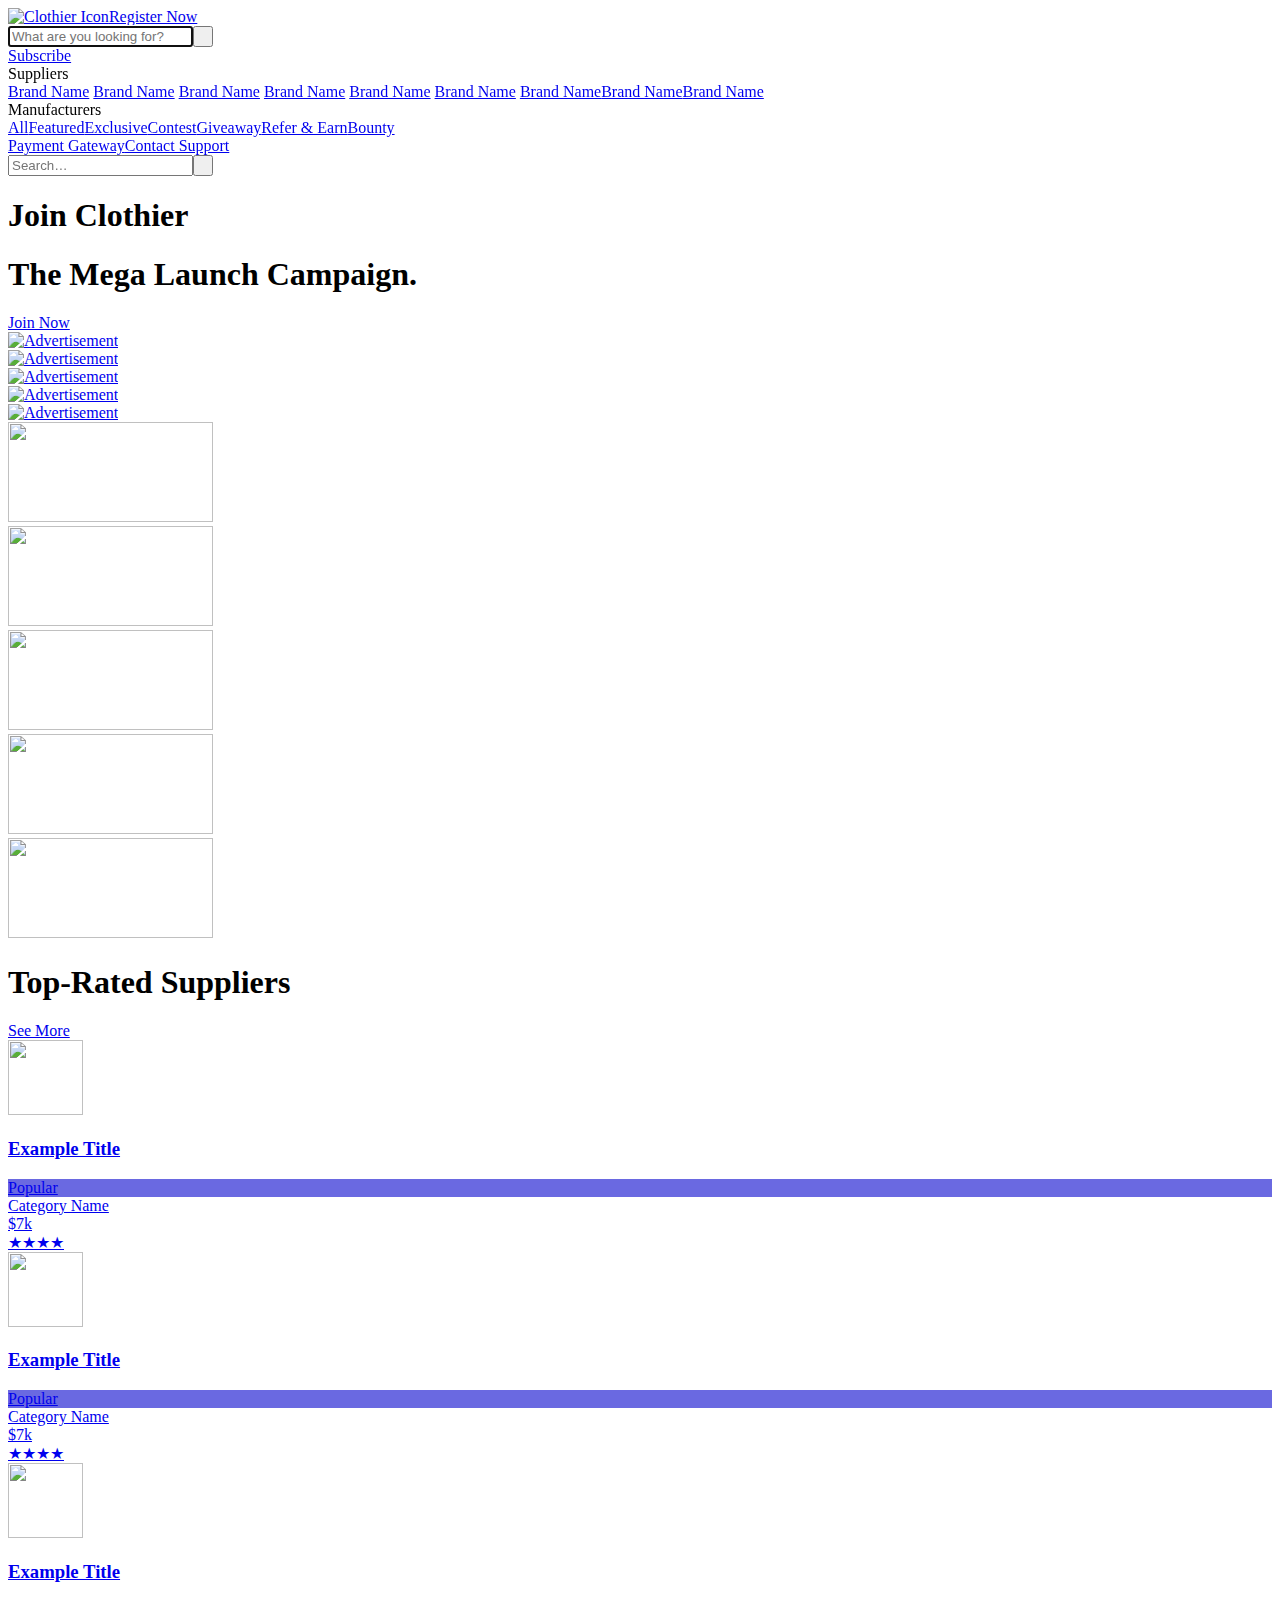
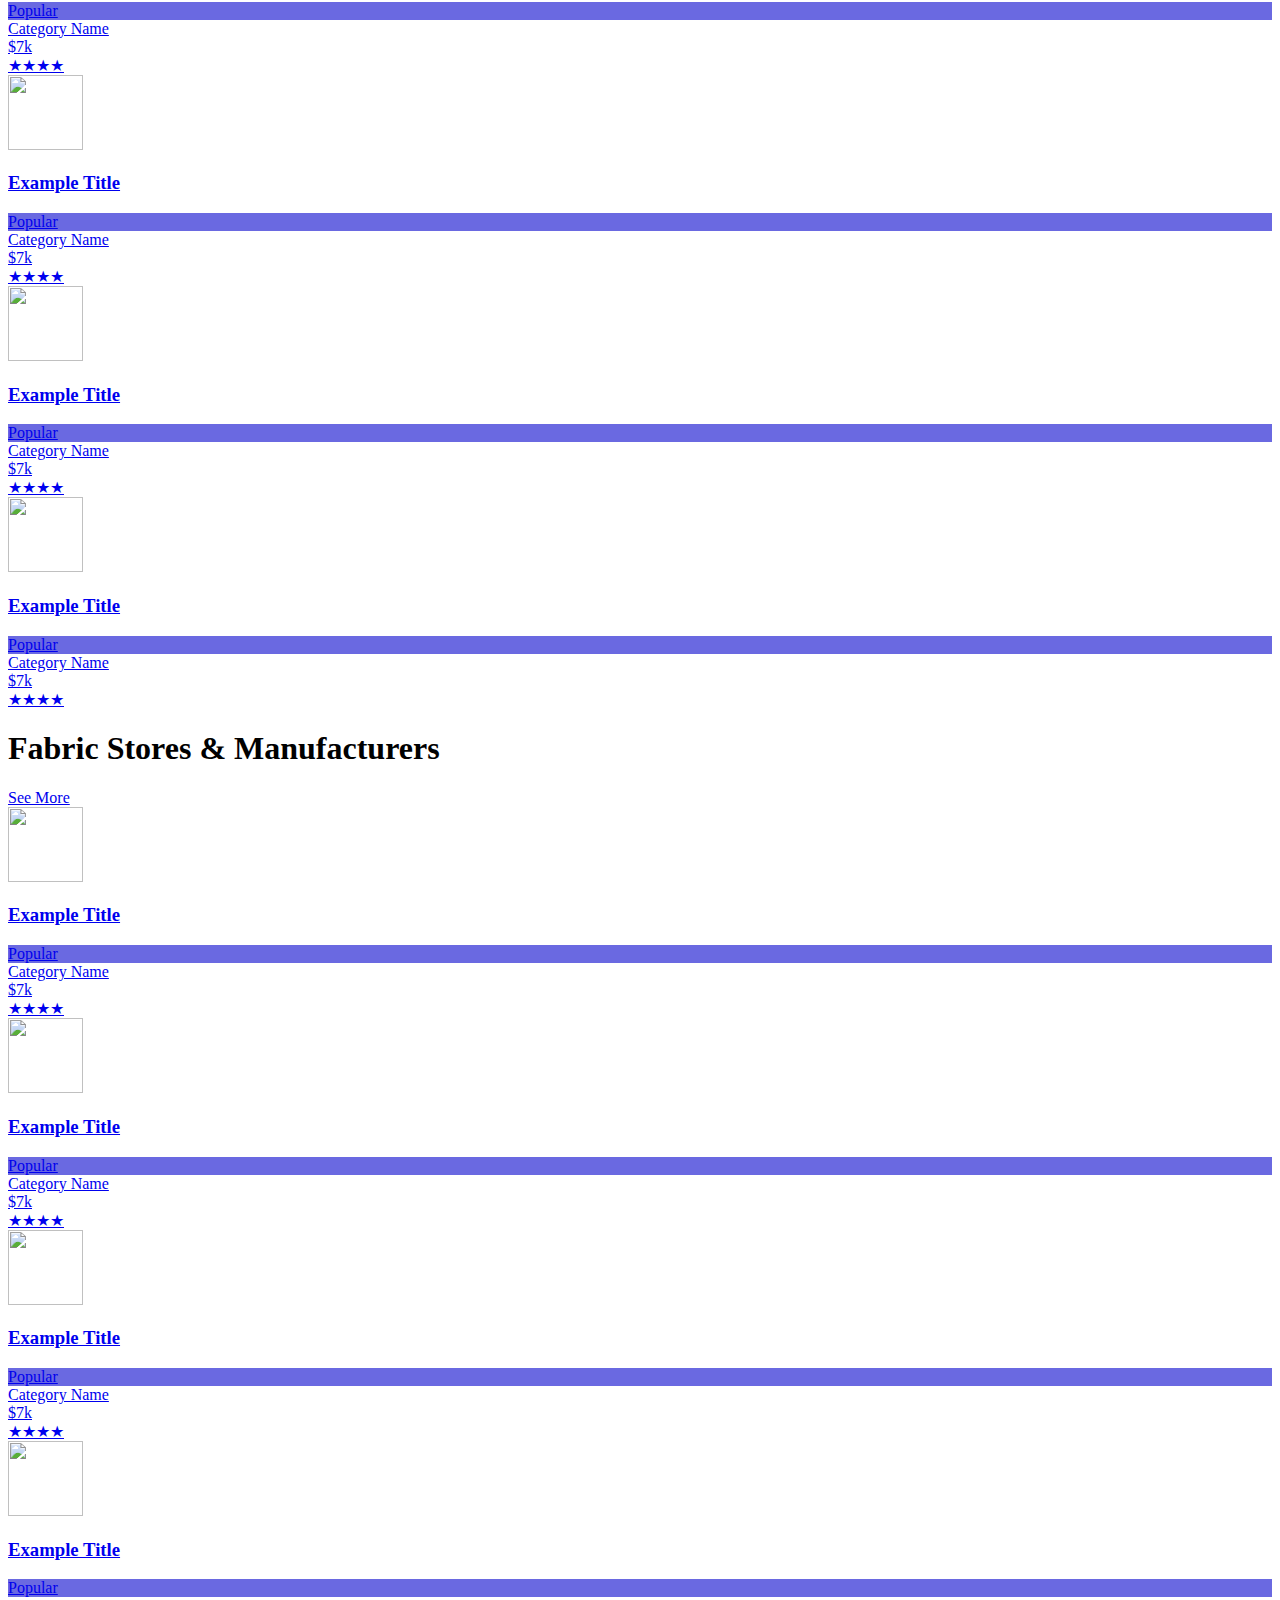
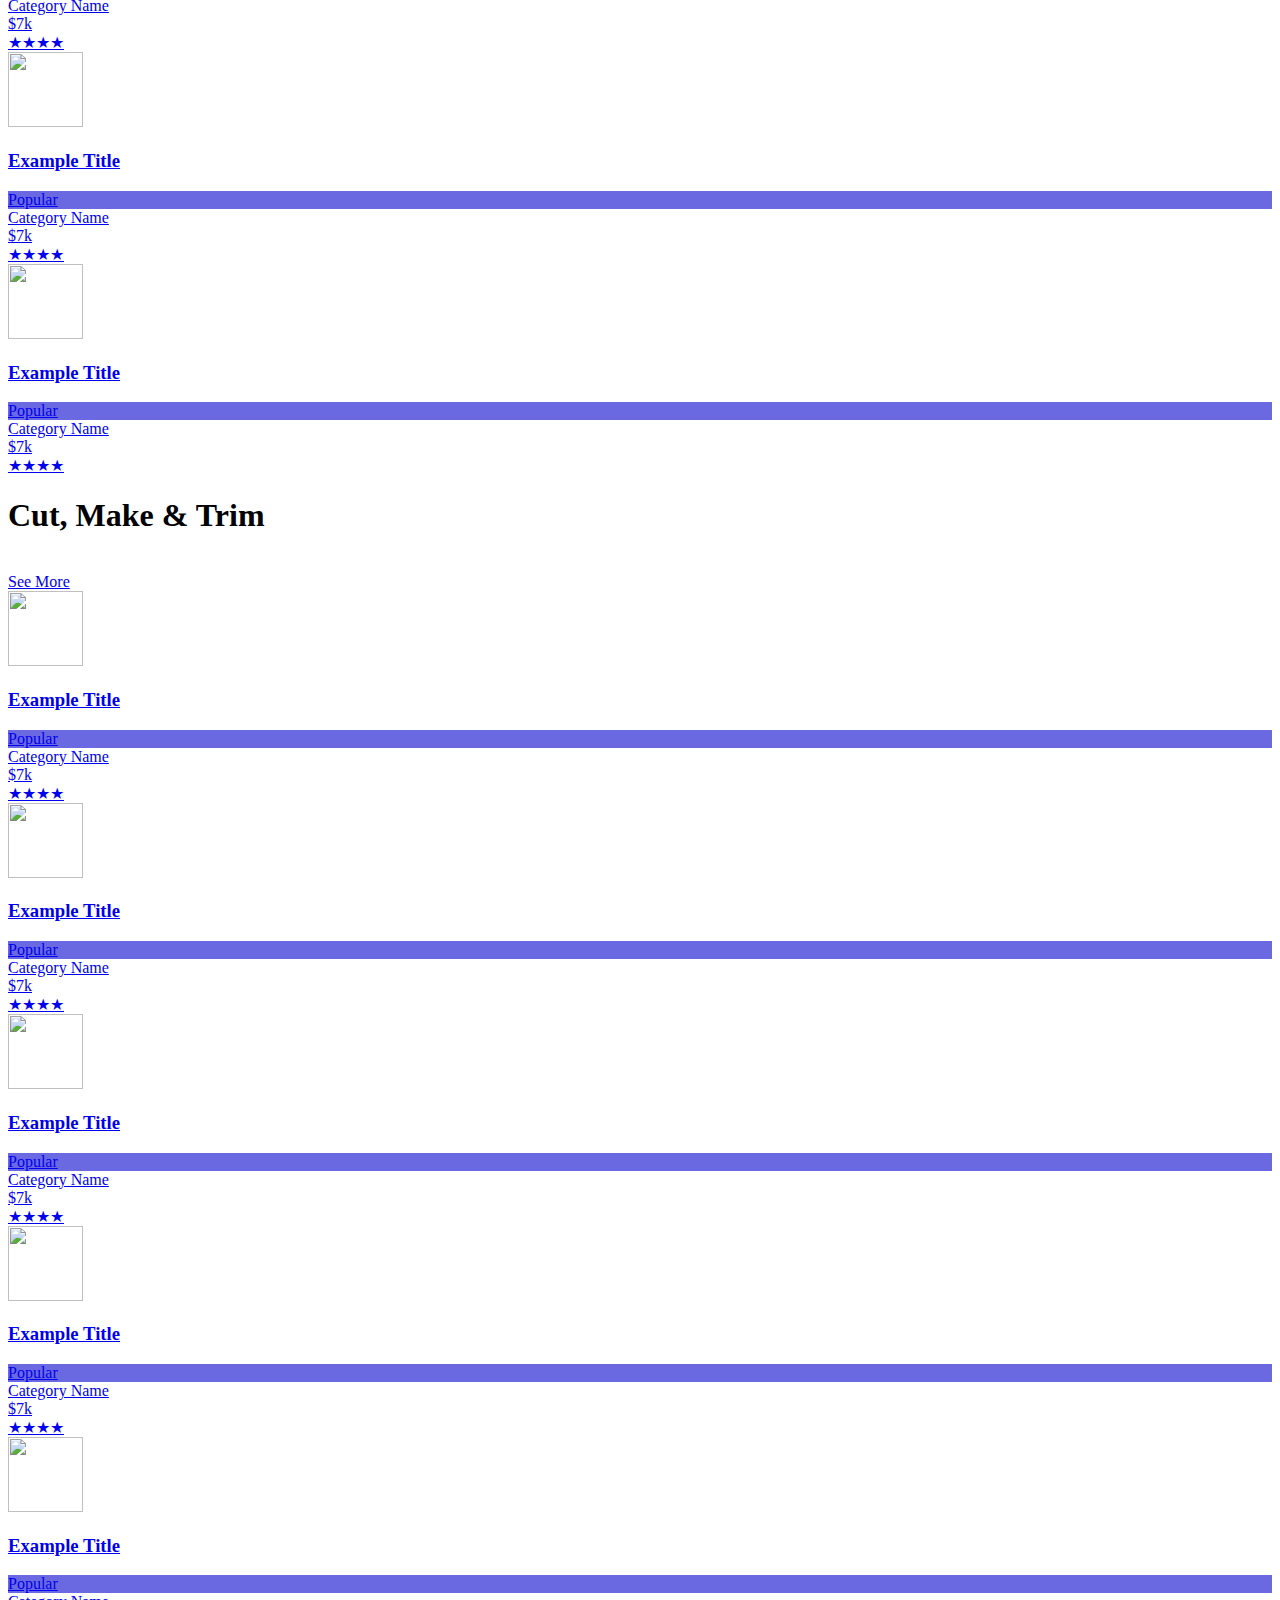
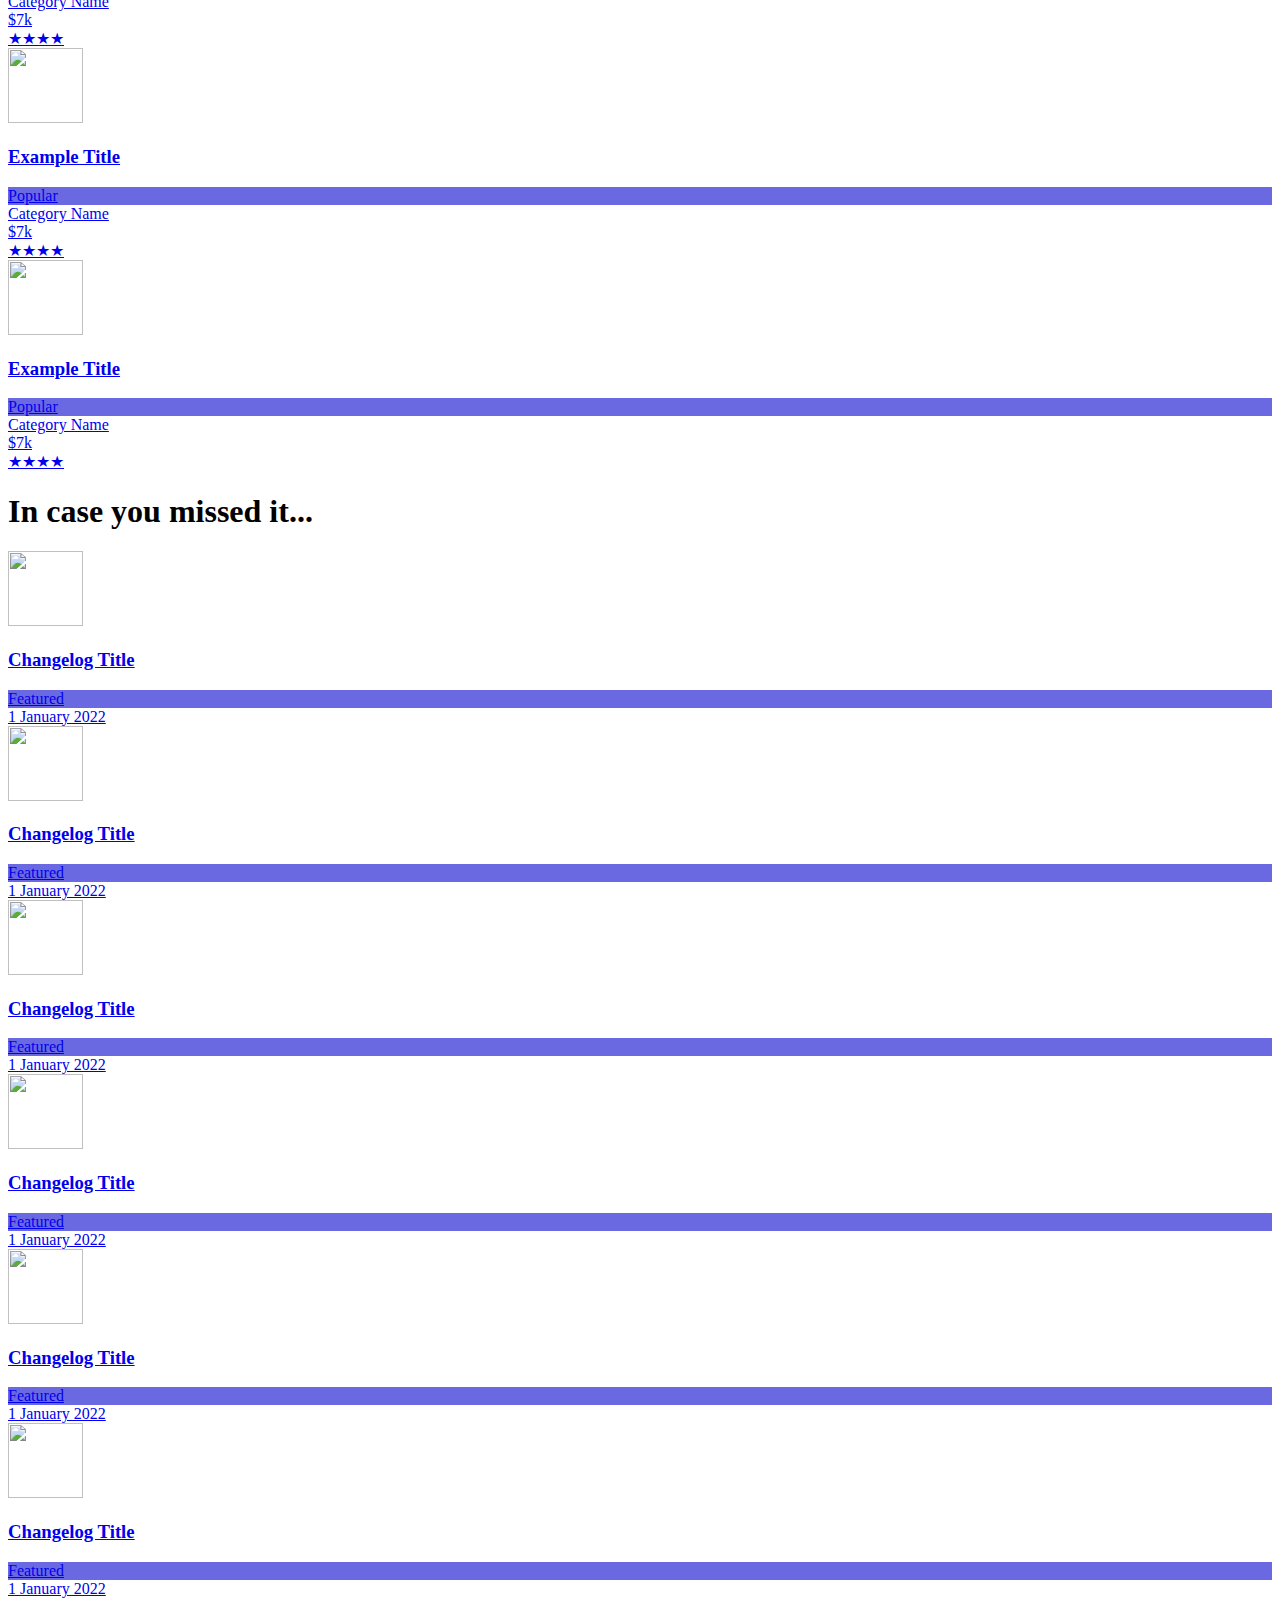
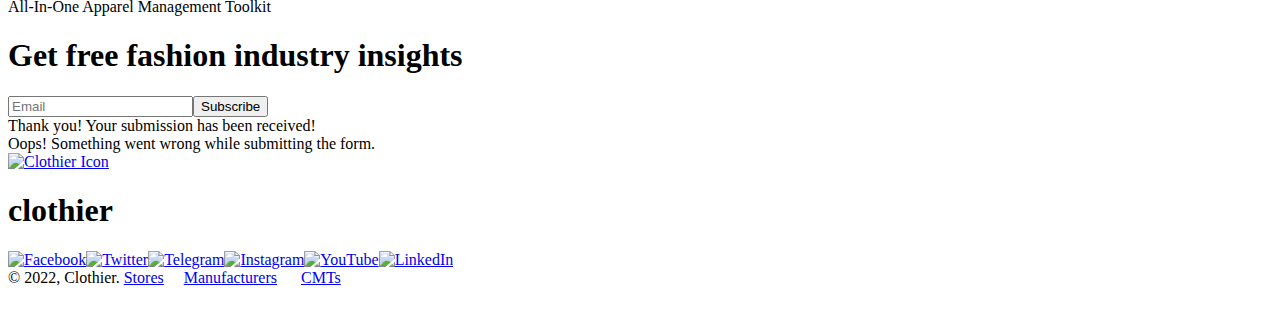
==== commit e1d928a7: "Update index.html" ====
--- a/index.html
+++ b/index.html
@@ -641,203 +641,6 @@
   </div>
 
 
-<!---
-  <div id="CMT" class="section-13 wf-section">
-
-    <div class="div-block-52">
-      <div>
-        <h1 class="heading-list popular-airdrop">CMTs</h1>
-      </div>
-      <div class="div-block-53">
-        <div>
-          <div class="text-block-19 w-hidden-small w-hidden-tiny">
-            <a href=
-            "https://airdropnext.com/search?query=exchange/" class=
-            "link-6">Exchange</a>    <a href=
-            "https://airdropnext.com/search?query=payment" target=
-            "_blank" class="link-5">Payment</a>
-               <a href=
-            "https://airdropnext.com/search?query=internet" class=
-            "link-4">Internet</a>    <a href=
-            "https://airdropnext.com/search?query=gaming" target=
-            "_blank" class="link-3">Gaming</a>
-          </div>
-        </div>
-        <div>
-          <div class="text-block-18">
-            <a href="/CMTs" class="link-2">See More</a>
-          </div>
-        </div>
-      </div>
-    </div>
-  </div>
-
-
-  <div class="section-10 wf-section">
-
-
-    <div class="airdrop-list _2">
-
-      <div class="w-dyn-list">
-        <div role="list" class=
-        "popular-category-airdrop w-dyn-items w-row">
-          <div role="listitem" class=
-          "collection-item w-dyn-item w-col w-col-2">
-            <a href="/airdrop/crypto-potential" class=
-            "link-block-10 w-inline-block">
-            <div class="div-block-4 vertical div-block">
-              <img width="75" height="75" alt="Crypto Potential"
-              src=
-              "https://uploads-ssl.webflow.com/5ba8d21231e0097188d032e7/5c3cae9fca9f273595380ad6_crypto%20potential%20airdrop%20ico%20bounty.jpg"
-              class="image-2">
-              <h3 class="airdrop-name vertical">Crypto
-              Potential</h3>
-              <div style="background-color:#6a69e1" class=
-              "label vertical-label vertical-label-tablet">
-                Airdrop
-              </div>
-              <div class="category vertical">
-                Investment
-              </div>
-              <div class="airdrop-value vertical">
-                $10
-              </div>
-              <div class="airdrop-rating vertical">
-                ★★★★
-              </div>
-            </div></a>
-          </div>
-          <div role="listitem" class=
-          "collection-item w-dyn-item w-col w-col-2">
-            <a href="/airdrop/utile-network" class=
-            "link-block-10 w-inline-block">
-            <div class="div-block-4 vertical div-block">
-              <img width="75" height="75" alt="Utile Network" src=
-              "https://uploads-ssl.webflow.com/5ba8d21231e0097188d032e7/5bbe3dad09ce3d1cff1ed7ca_utile%20network%20airdropnext.png"
-              class="image-2">
-              <h3 class="airdrop-name vertical">Utile Network</h3>
-              <div style="background-color:#6a69e1" class=
-              "label vertical-label vertical-label-tablet">
-                Airdrop
-              </div>
-              <div class="category vertical">
-                Community
-              </div>
-              <div class="airdrop-value vertical">
-                $12
-              </div>
-              <div class="airdrop-rating vertical">
-                ★★★★★
-              </div>
-            </div></a>
-          </div>
-          <div role="listitem" class=
-          "collection-item w-dyn-item w-col w-col-2">
-            <a href="/airdrop/fidelityhouse" class=
-            "link-block-10 w-inline-block">
-            <div class="div-block-4 vertical div-block">
-              <img width="75" height="75" alt="FidelityHouse" src=
-              "https://uploads-ssl.webflow.com/5ba8d21231e0097188d032e7/5bc8c855ce369049648e1d6e_fidelityhouse%20airdrop%20ico%20bounty.png"
-              class="image-2">
-              <h3 class="airdrop-name vertical">FidelityHouse</h3>
-              <div style="background-color:#6a69e1" class=
-              "label vertical-label vertical-label-tablet">
-                Airdrop
-              </div>
-              <div class="category vertical">
-                Entertainment
-              </div>
-              <div class="airdrop-value vertical">
-                $2
-              </div>
-              <div class="airdrop-rating vertical">
-                ★★★★
-              </div>
-            </div></a>
-          </div>
-          <div role="listitem" class=
-          "collection-item w-dyn-item w-col w-col-2">
-            <a href="/airdrop/berminal-4" class=
-            "link-block-10 w-inline-block">
-            <div class="div-block-4 vertical div-block">
-              <img width="75" height="75" alt="Berminal 4°" src=
-              "https://uploads-ssl.webflow.com/5ba8d21231e0097188d032e7/5beef7a2c2c09a2f833a0748_berminalairdrop%20icobounty.png"
-              class="image-2">
-              <h3 class="airdrop-name vertical">Berminal 4°</h3>
-              <div style="background-color:#333" class=
-              "label vertical-label vertical-label-tablet">
-                Featured
-              </div>
-              <div class="category vertical">
-                Media
-              </div>
-              <div class="airdrop-value vertical">
-                $5
-              </div>
-              <div class="airdrop-rating vertical">
-                ★★★★★
-              </div>
-            </div></a>
-          </div>
-          <div role="listitem" class=
-          "collection-item w-dyn-item w-col w-col-2">
-            <a href="/airdrop/kronn" class=
-            "link-block-10 w-inline-block">
-            <div class="div-block-4 vertical div-block">
-              <img width="75" height="75" alt="KRONN" src=
-              "https://uploads-ssl.webflow.com/5ba8d21231e0097188d032e7/5c36fea3c173257694eac0ed_kronn%20airdrop%20ico%20bounty.jpg"
-              class="image-2">
-              <h3 class="airdrop-name vertical">KRONN</h3>
-              <div style="background-color:#6a69e1" class=
-              "label vertical-label vertical-label-tablet">
-                Airdrop
-              </div>
-              <div class="category vertical">
-                Exchange
-              </div>
-              <div class="airdrop-value vertical">
-                $$
-              </div>
-              <div class="airdrop-rating vertical">
-                ★★★★
-              </div>
-            </div></a>
-          </div>
-          <div role="listitem" class=
-          "collection-item w-dyn-item w-col w-col-2">
-            <a href="/airdrop/hilo" class=
-            "link-block-10 w-inline-block">
-            <div class="div-block-4 vertical div-block">
-              <img width="75" height="75" alt="Hilo" src=
-              "https://uploads-ssl.webflow.com/5ba8d21231e0097188d032e7/5bf56618c6a653883dc5f771_hilo%20airdrop%20ico%20bounty.png"
-              sizes="75px" srcset=
-              "https://uploads-ssl.webflow.com/5ba8d21231e0097188d032e7/5bf56618c6a653883dc5f771_hilo%20airdrop%20ico%20bounty-p-500.png 500w, https://uploads-ssl.webflow.com/5ba8d21231e0097188d032e7/5bf56618c6a653883dc5f771_hilo%20airdrop%20ico%20bounty-p-800.png 800w, https://uploads-ssl.webflow.com/5ba8d21231e0097188d032e7/5bf56618c6a653883dc5f771_hilo%20airdrop%20ico%20bounty.png 960w"
-              class="image-2">
-              <h3 class="airdrop-name vertical">Hilo</h3>
-              <div style="background-color:#333" class=
-              "label vertical-label vertical-label-tablet">
-                Featured
-              </div>
-              <div class="category vertical">
-                Platform
-              </div>
-              <div class="airdrop-value vertical">
-                $$
-              </div>
-              <div class="airdrop-rating vertical">
-                ★★★★★
-              </div>
-            </div></a>
-          </div>
-        </div>
-      </div>
-    </div>
-  </div>
-
-
--->
-
-
 <!---MANUFACTURERS-->
 
   <div class="section-13 wf-section">
@@ -1413,30 +1216,7 @@
           </div>
 
            
-          <div role="listitem" class=
-          "collection-item w-dyn-item w-col w-col-2">
-            <a href="/" class=
-            "link-block-11 w-inline-block">
-            <div class="div-block-4 vertical div-block">
-              <img width="75" height="75" alt="Bitrefill" src=
-              "/3E069943-35C4-49DD-9388-1B247500A1A0.png"
-              class="image-2">
-              <h3 class="airdrop-name vertical">Changelog Title</h3>
-              <div style="background-color:#6a69e1" class=
-              "label vertical-label vertical-label-tablet">
-                Promoted
-              </div>
-              <div class="category vertical">
-                1 January 2021
-              </div>
-              <div class="airdrop-value vertical">
-                
-              </div>
-              <div class="airdrop-rating vertical">
-                
-              </div>
-            </div></a>
-          </div>
+         
         </div>
       </div>
     </div>
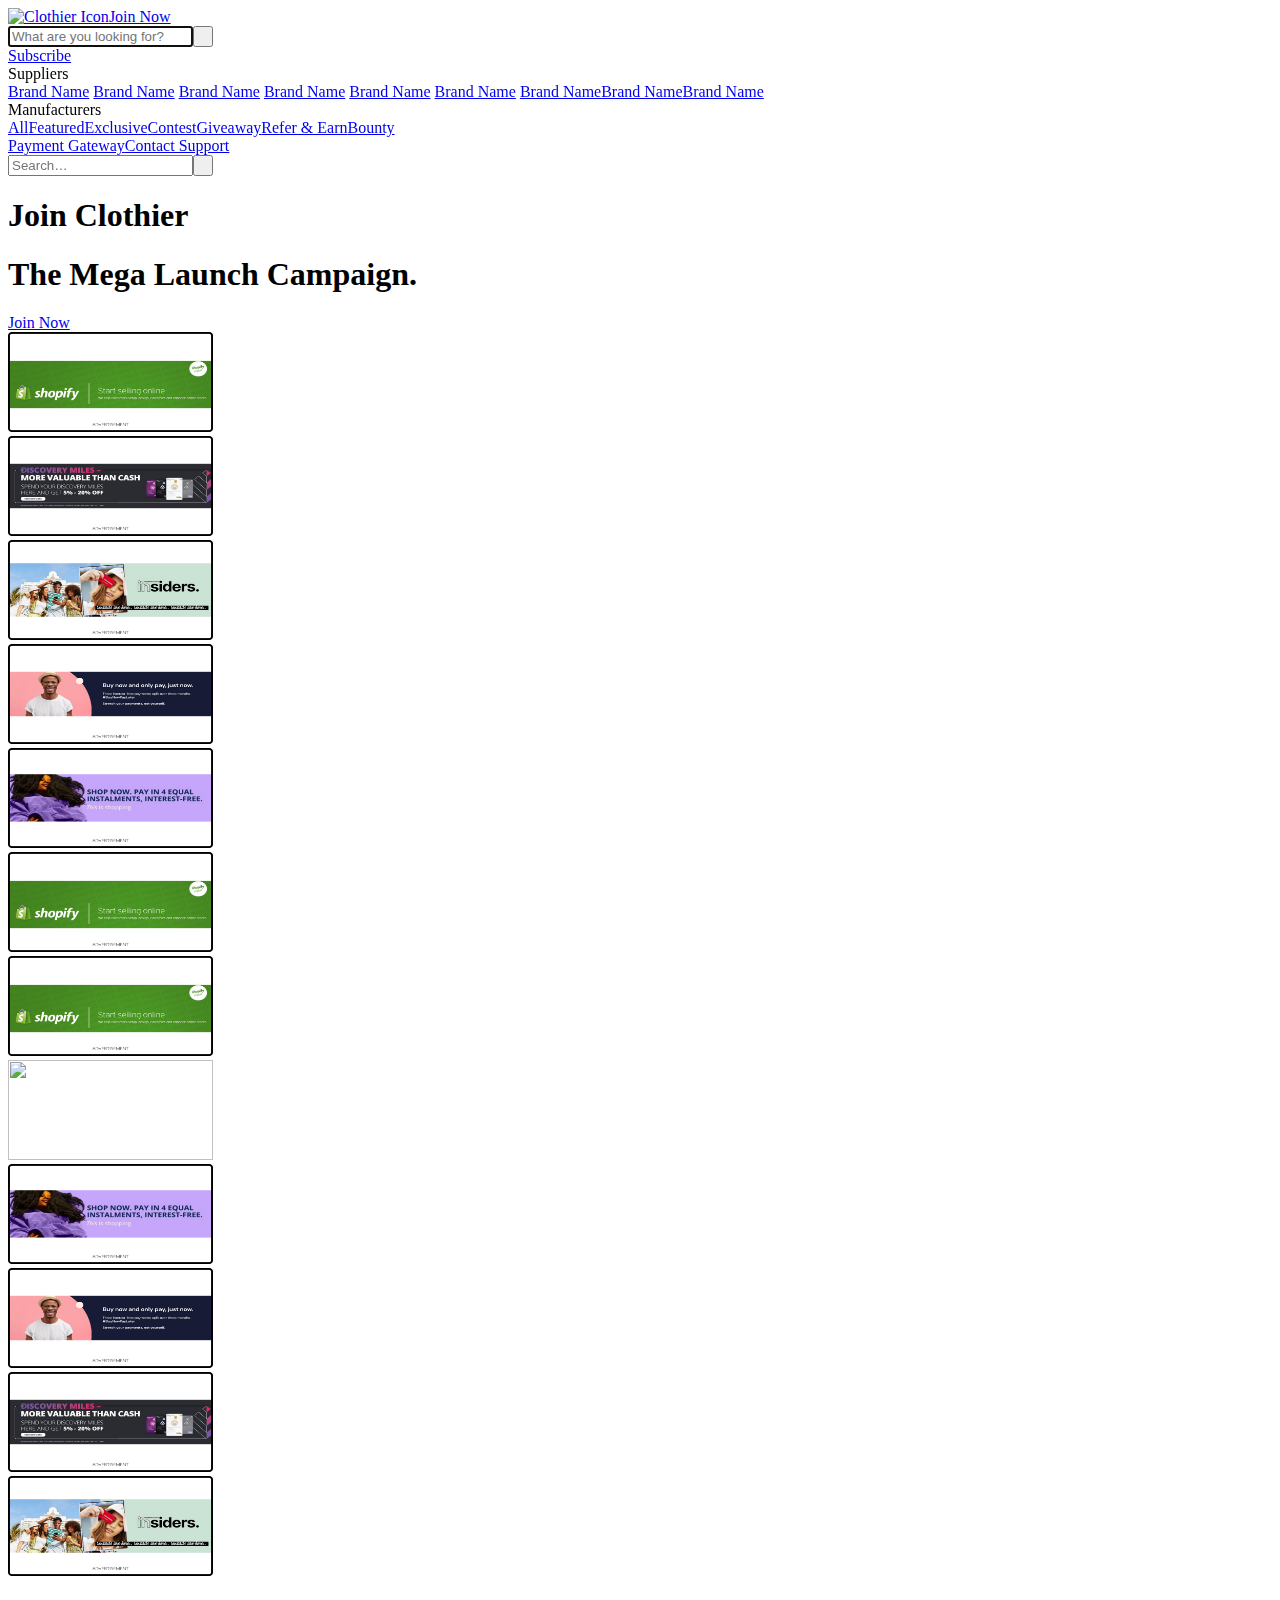
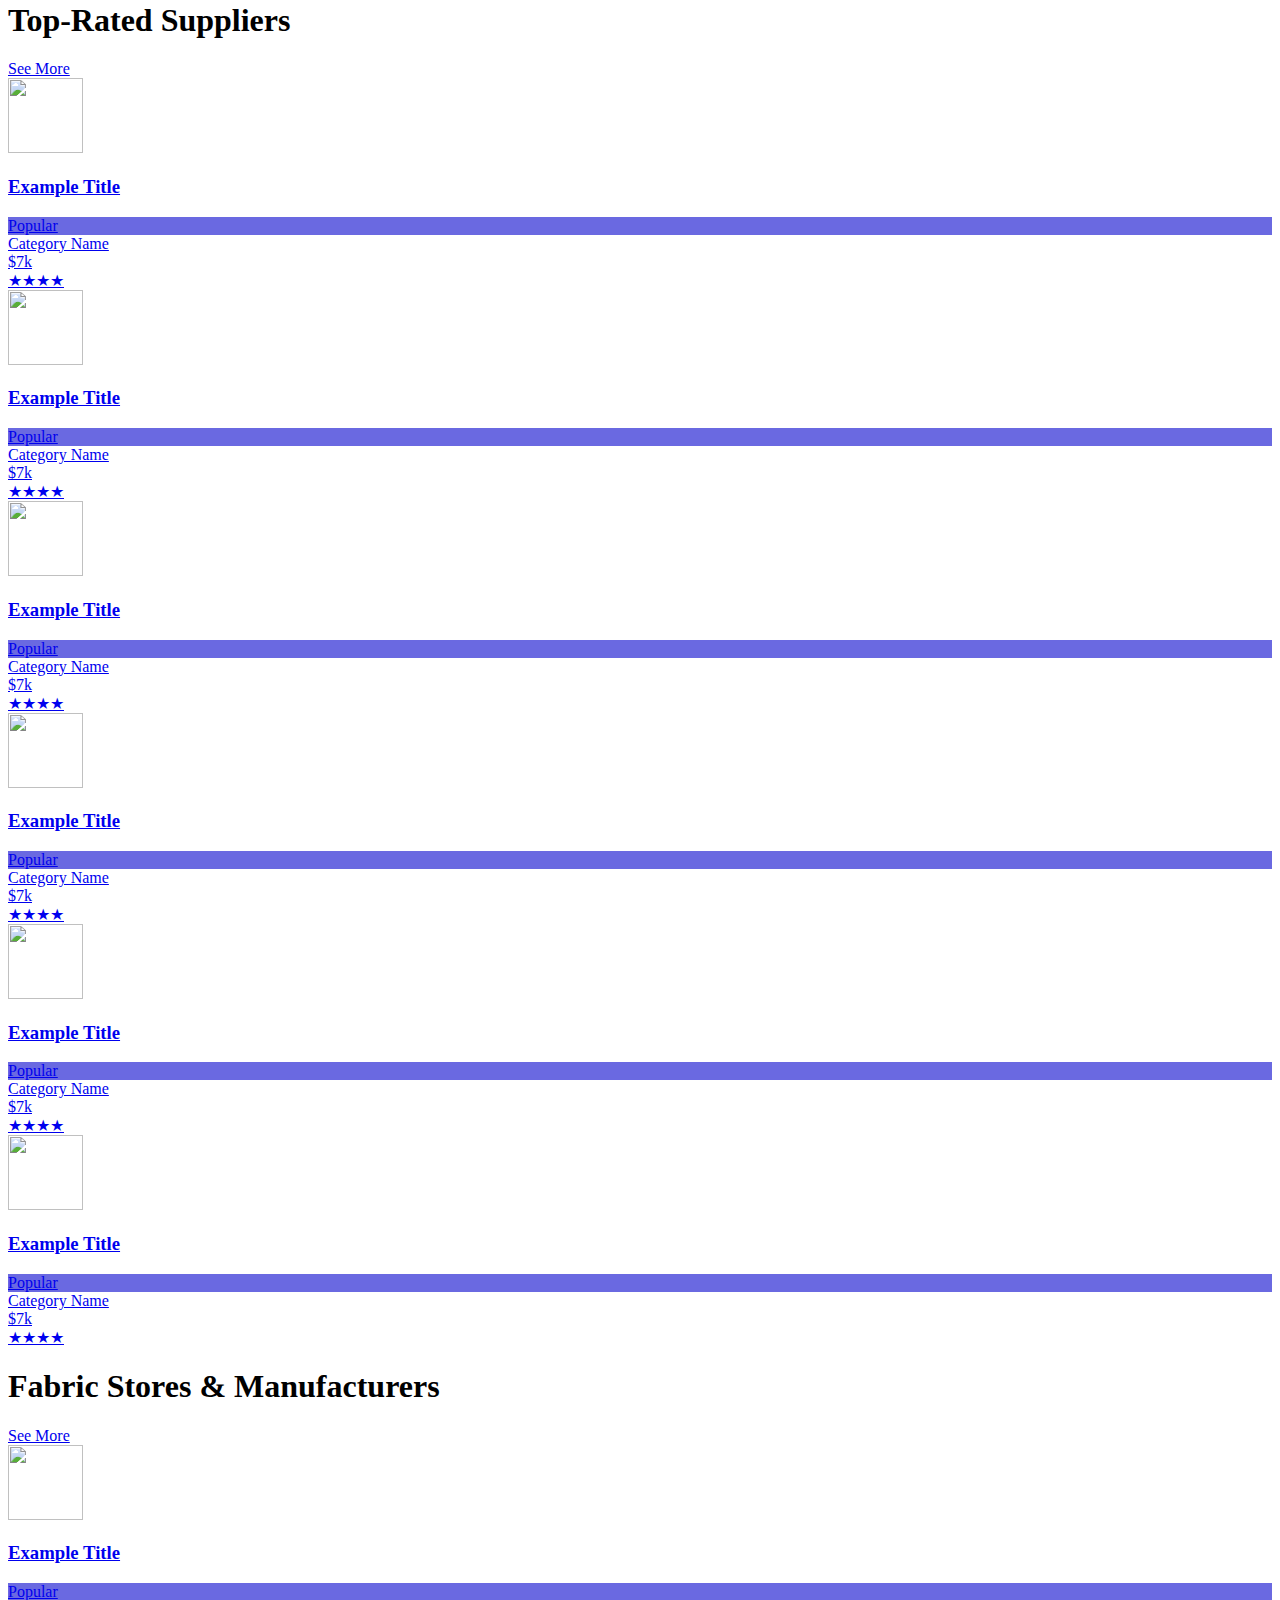
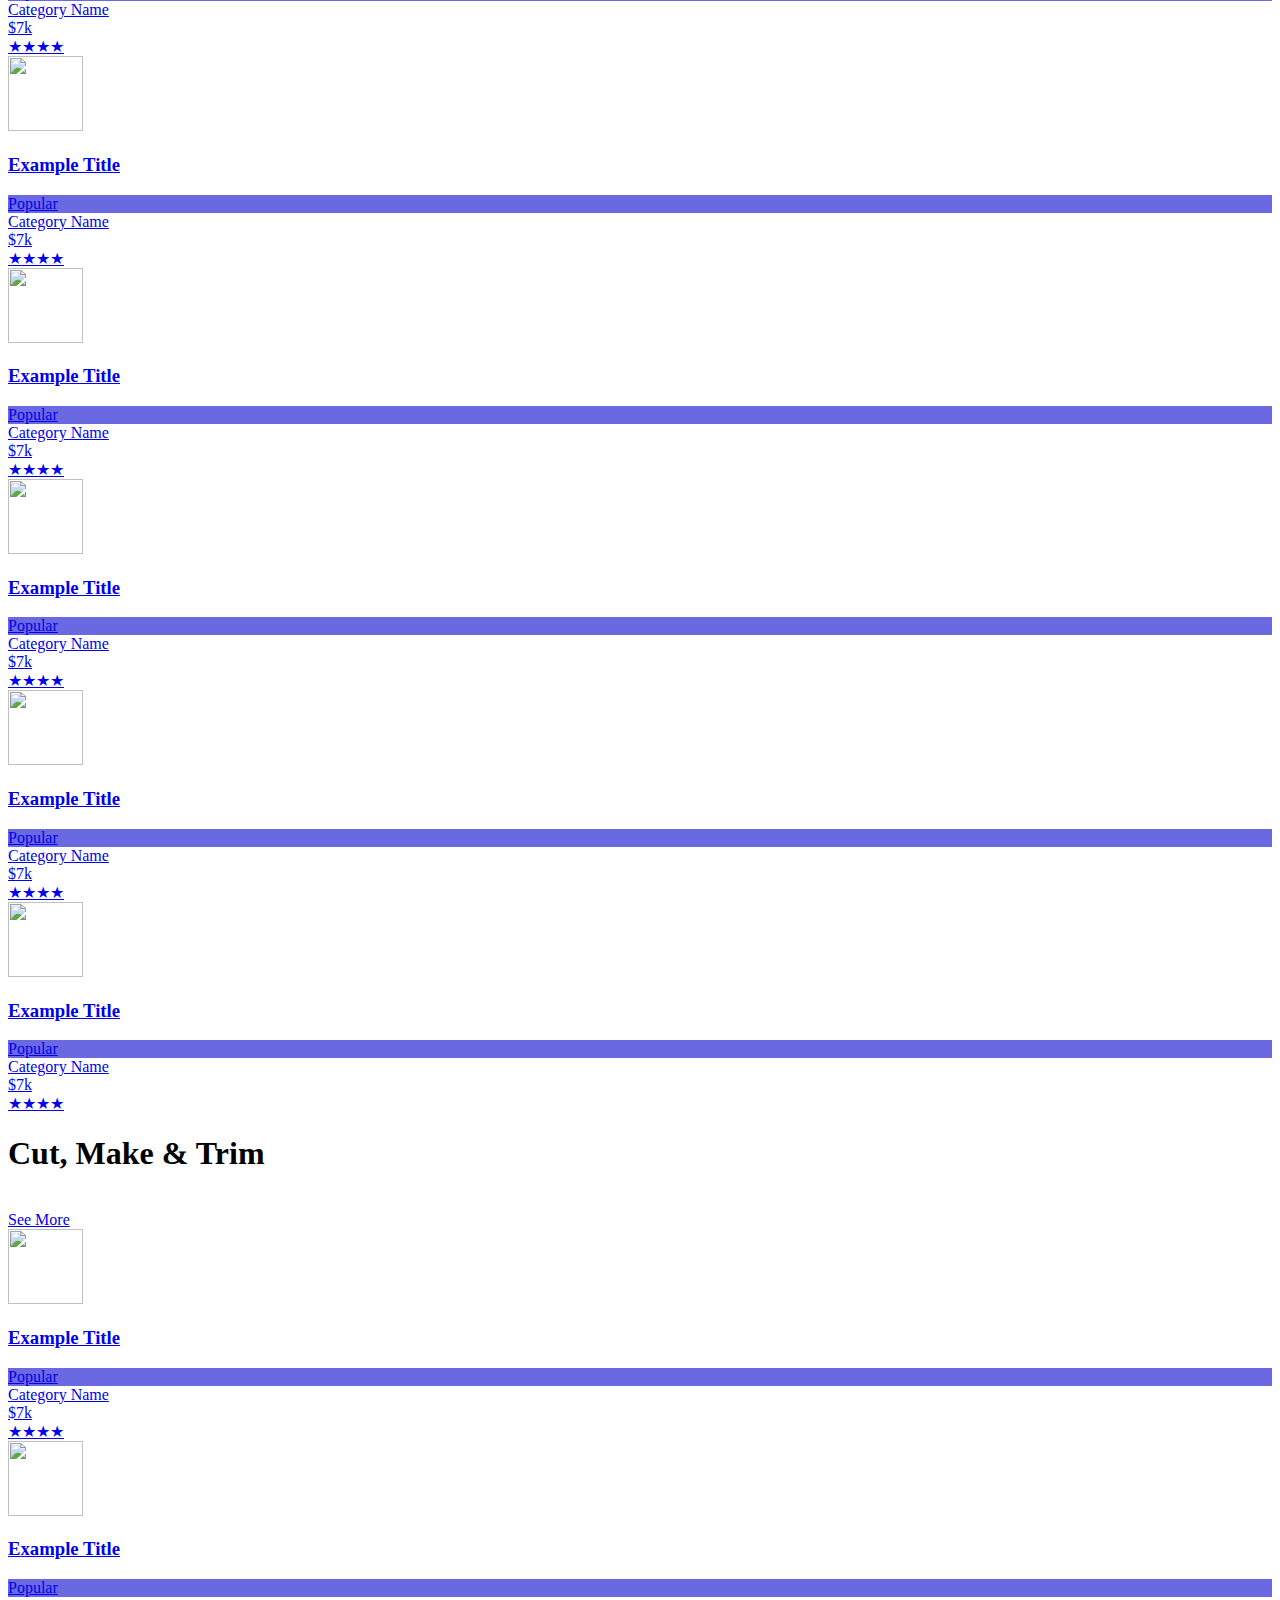
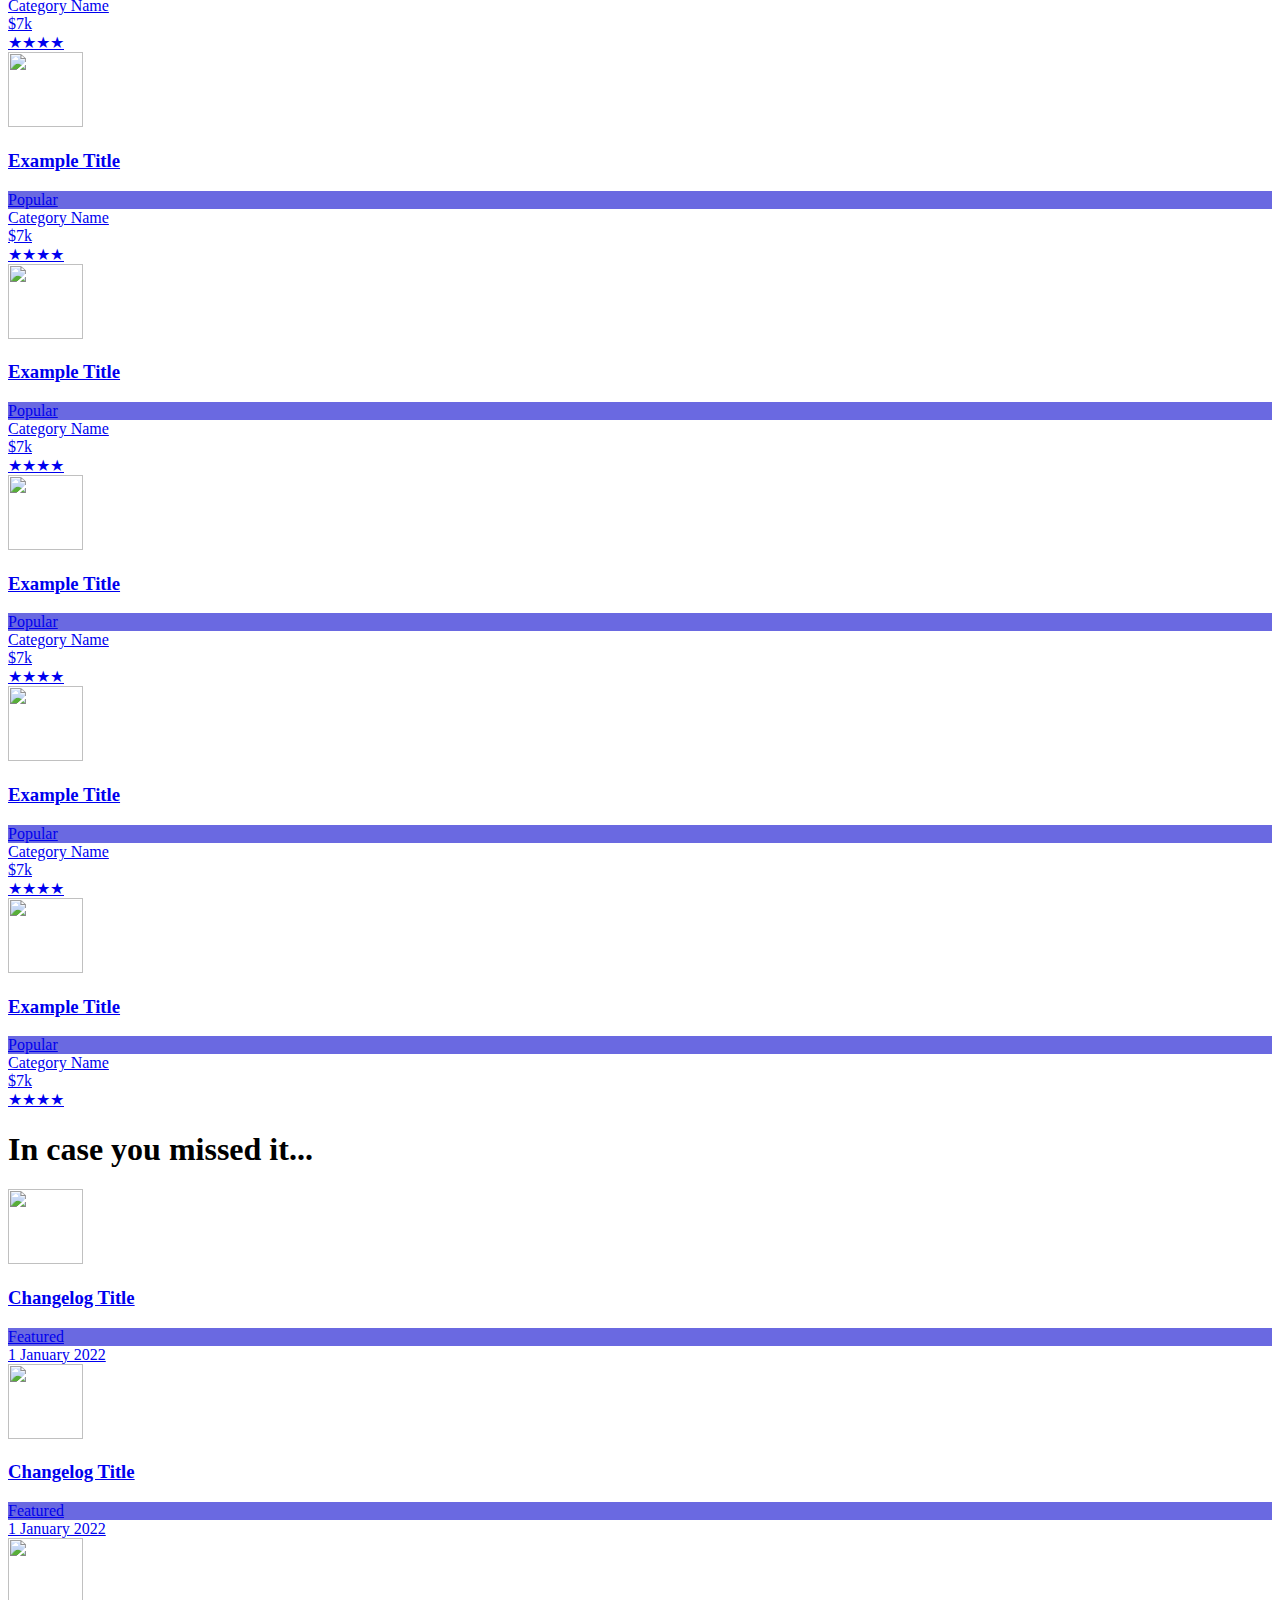
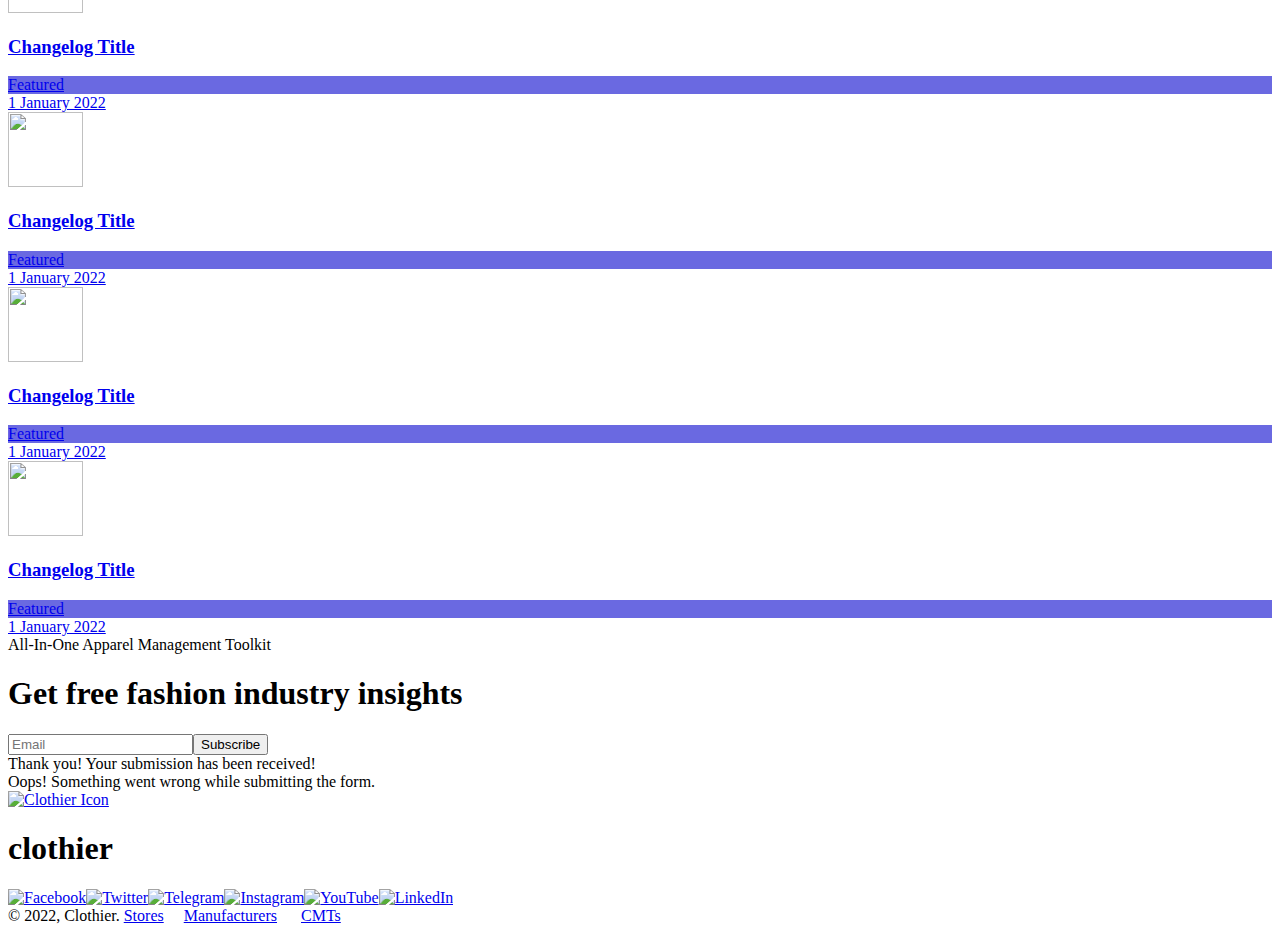
==== commit b353884e: "Update index.html" ====
--- a/index.html
+++ b/index.html
@@ -82,7 +82,7 @@
             "(max-width: 767px) 26px, (max-width: 991px) 3vw, 26px"
             class="image-9"></a><a href=
             "https://join.clothier.co.za/" target="_blank" class=
-            "button-9 w-button">Register Now</a>
+            "button-9 w-button">Join Now </a>
             <div class=
             "div-search w-hidden-medium w-hidden-small w-hidden-tiny">
               <form action="/search" class="search-2 w-form">
@@ -257,6 +257,19 @@
                 <div role="list" class="w-dyn-items w-row">
                  
 
+<div role="listitem" class=
+                  "collection-item-3 w-dyn-item w-col w-col-2">
+                    <a href=
+                    "#"
+                    target="_blank" class="w-inline-block">
+                    <div class="div-block-44"><img height="100"
+                    width="205" alt="Advertisement" src=
+                    "/F16FD61B-4D8C-4119-A3C4-6CDC6B2FE7C6.png"
+                    sizes="205px" srcset=
+                    "/F16FD61B-4D8C-4119-A3C4-6CDC6B2FE7C6.png 500w, /F16FD61B-4D8C-4119-A3C4-6CDC6B2FE7C6.png 800w, /F16FD61B-4D8C-4119-A3C4-6CDC6B2FE7C6.png 1080w, /F16FD61B-4D8C-4119-A3C4-6CDC6B2FE7C6.png 1201w"
+                    class="image-13"></div></a>
+                  </div>
+
  <div role="listitem" class=
                   "collection-item-3 w-dyn-item w-col w-col-2">
                     <a href=
@@ -338,6 +351,8 @@
           </div>
 
 
+
+
           <div class=
           "w-hidden-main w-hidden-medium w-hidden-small w-hidden-tiny w-slider-arrow-left">
           </div>
@@ -359,6 +374,18 @@
                 <div role="list" class="w-dyn-items w-row">
                  
 
+<div role="listitem" class=
+                  "collection-item-3 w-dyn-item w-col w-col-2">
+                    <a href=
+                    "#"
+                    target="_blank" class="w-inline-block">
+                    <div class="div-block-44"><img height="100"
+                    width="205" alt="Advertisement" src=
+                    "/F16FD61B-4D8C-4119-A3C4-6CDC6B2FE7C6.png"
+                    sizes="205px" srcset=
+                    "/F16FD61B-4D8C-4119-A3C4-6CDC6B2FE7C6.png 500w, /F16FD61B-4D8C-4119-A3C4-6CDC6B2FE7C6.png 800w, /F16FD61B-4D8C-4119-A3C4-6CDC6B2FE7C6.png 1080w, /F16FD61B-4D8C-4119-A3C4-6CDC6B2FE7C6.png 1201w"
+                    class="image-13"></div></a>
+                  </div>
 
  <div role="listitem" class=
                   "collection-item-3 w-dyn-item w-col w-col-2">
@@ -433,6 +460,8 @@
               </div>
             </div>
           </div>
+
+
           <div class=
           "w-hidden-main w-hidden-medium w-hidden-small w-hidden-tiny w-slider-arrow-left">
           </div>
@@ -449,6 +478,8 @@
       </div>
     </div>
   </div>
+
+
 
 <!---END OF SPONSORED BANNERS-->
 
